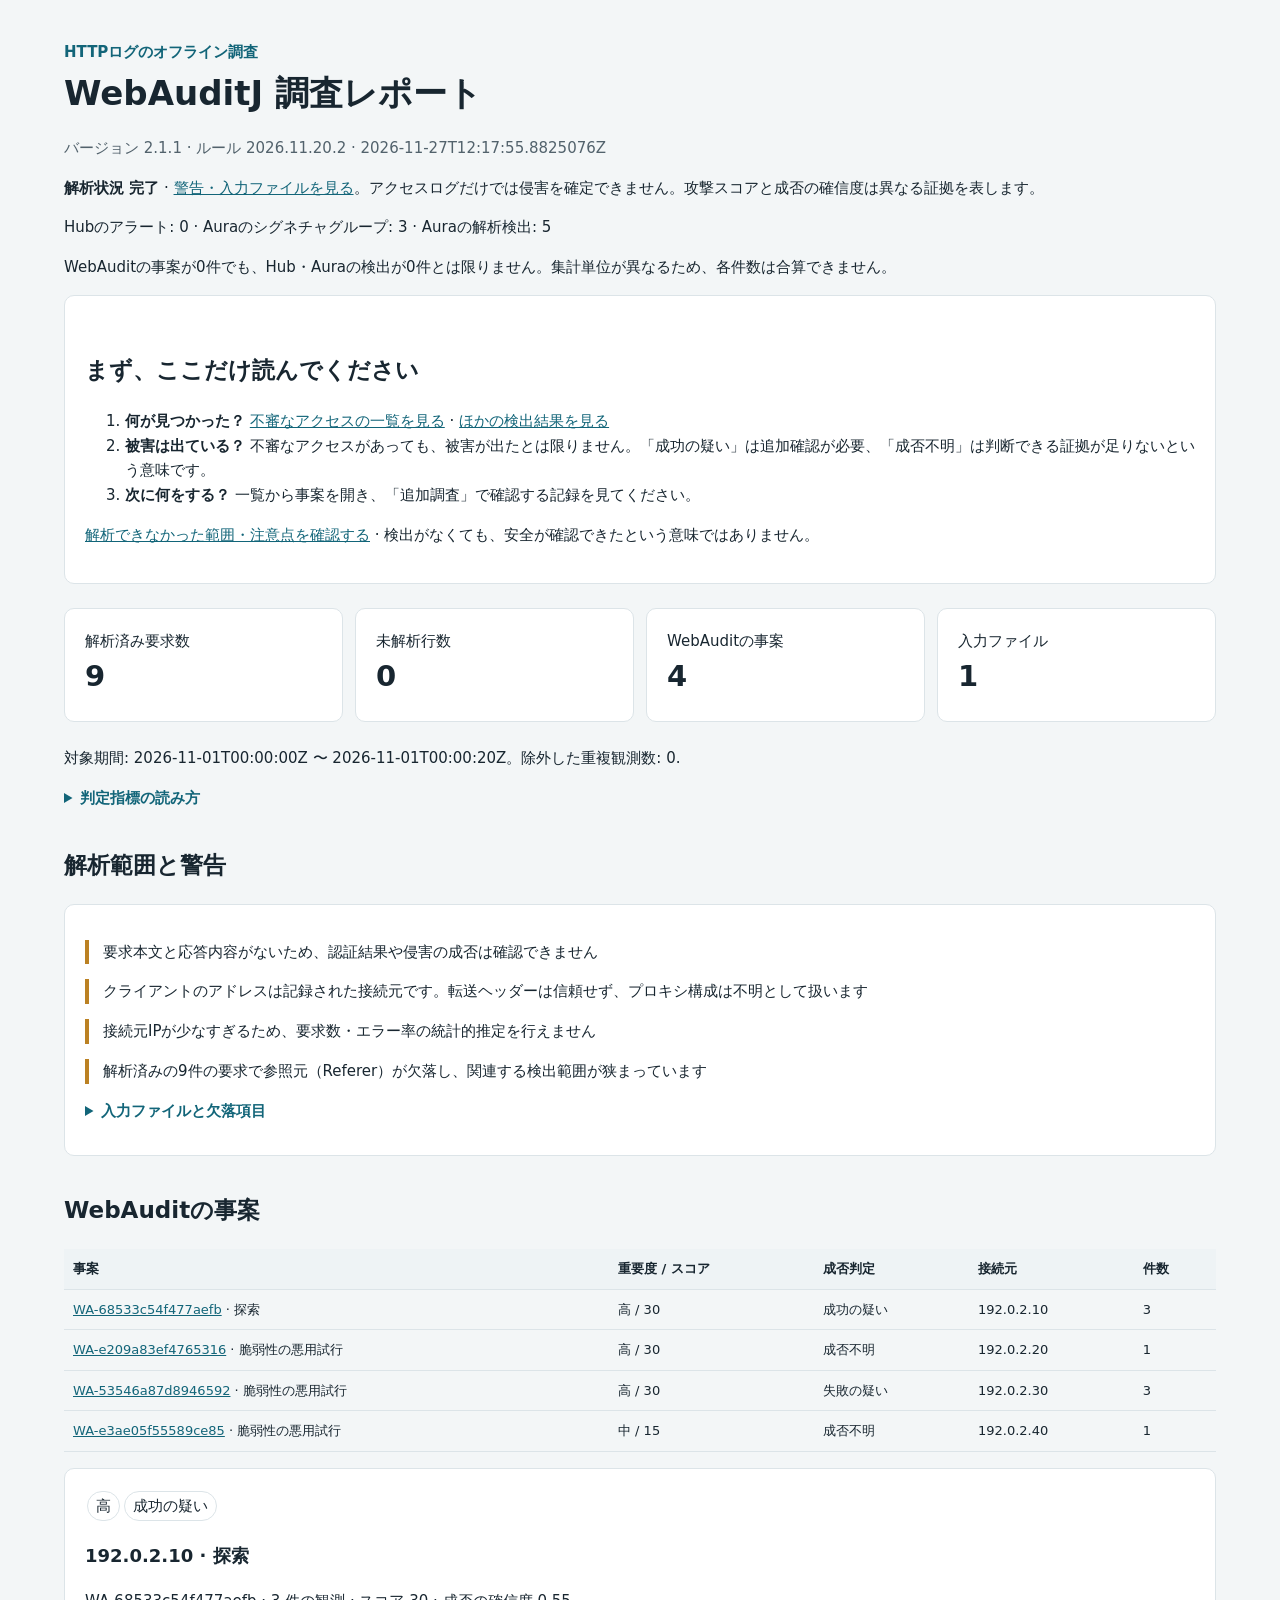
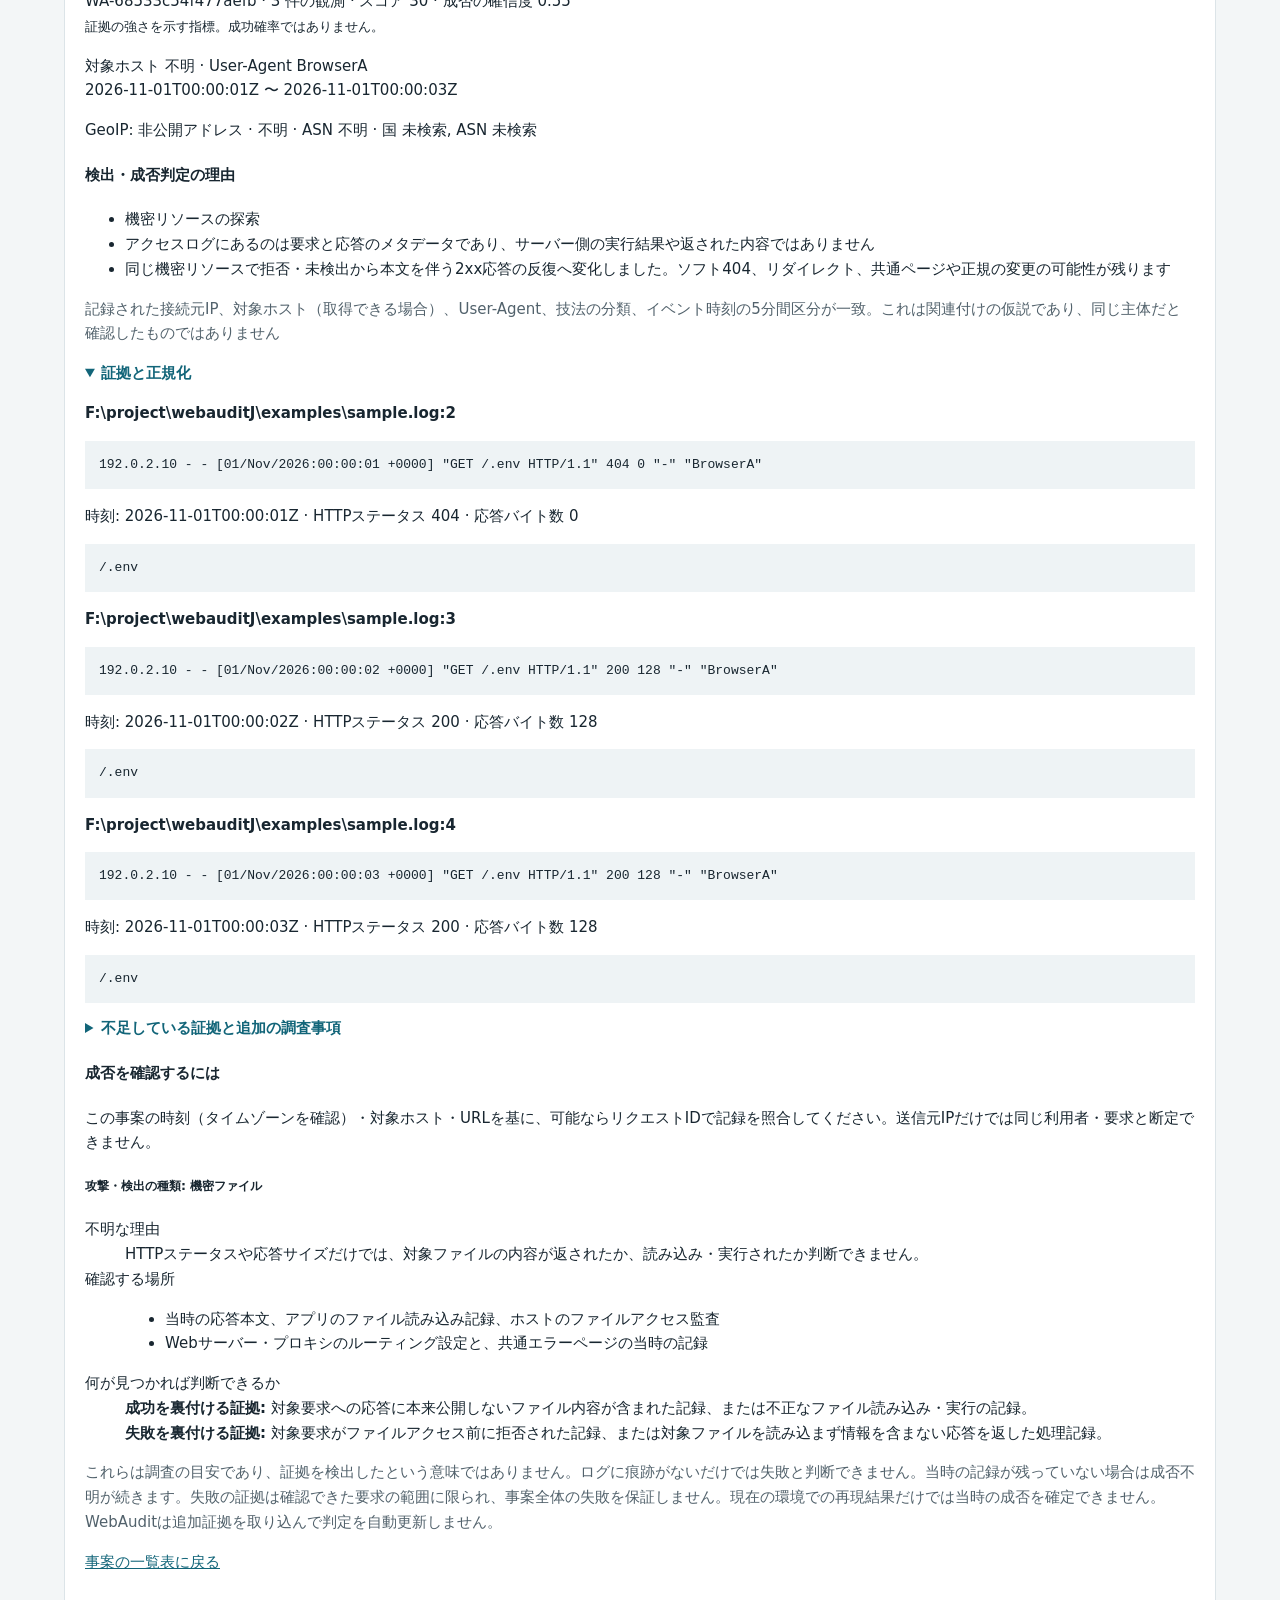
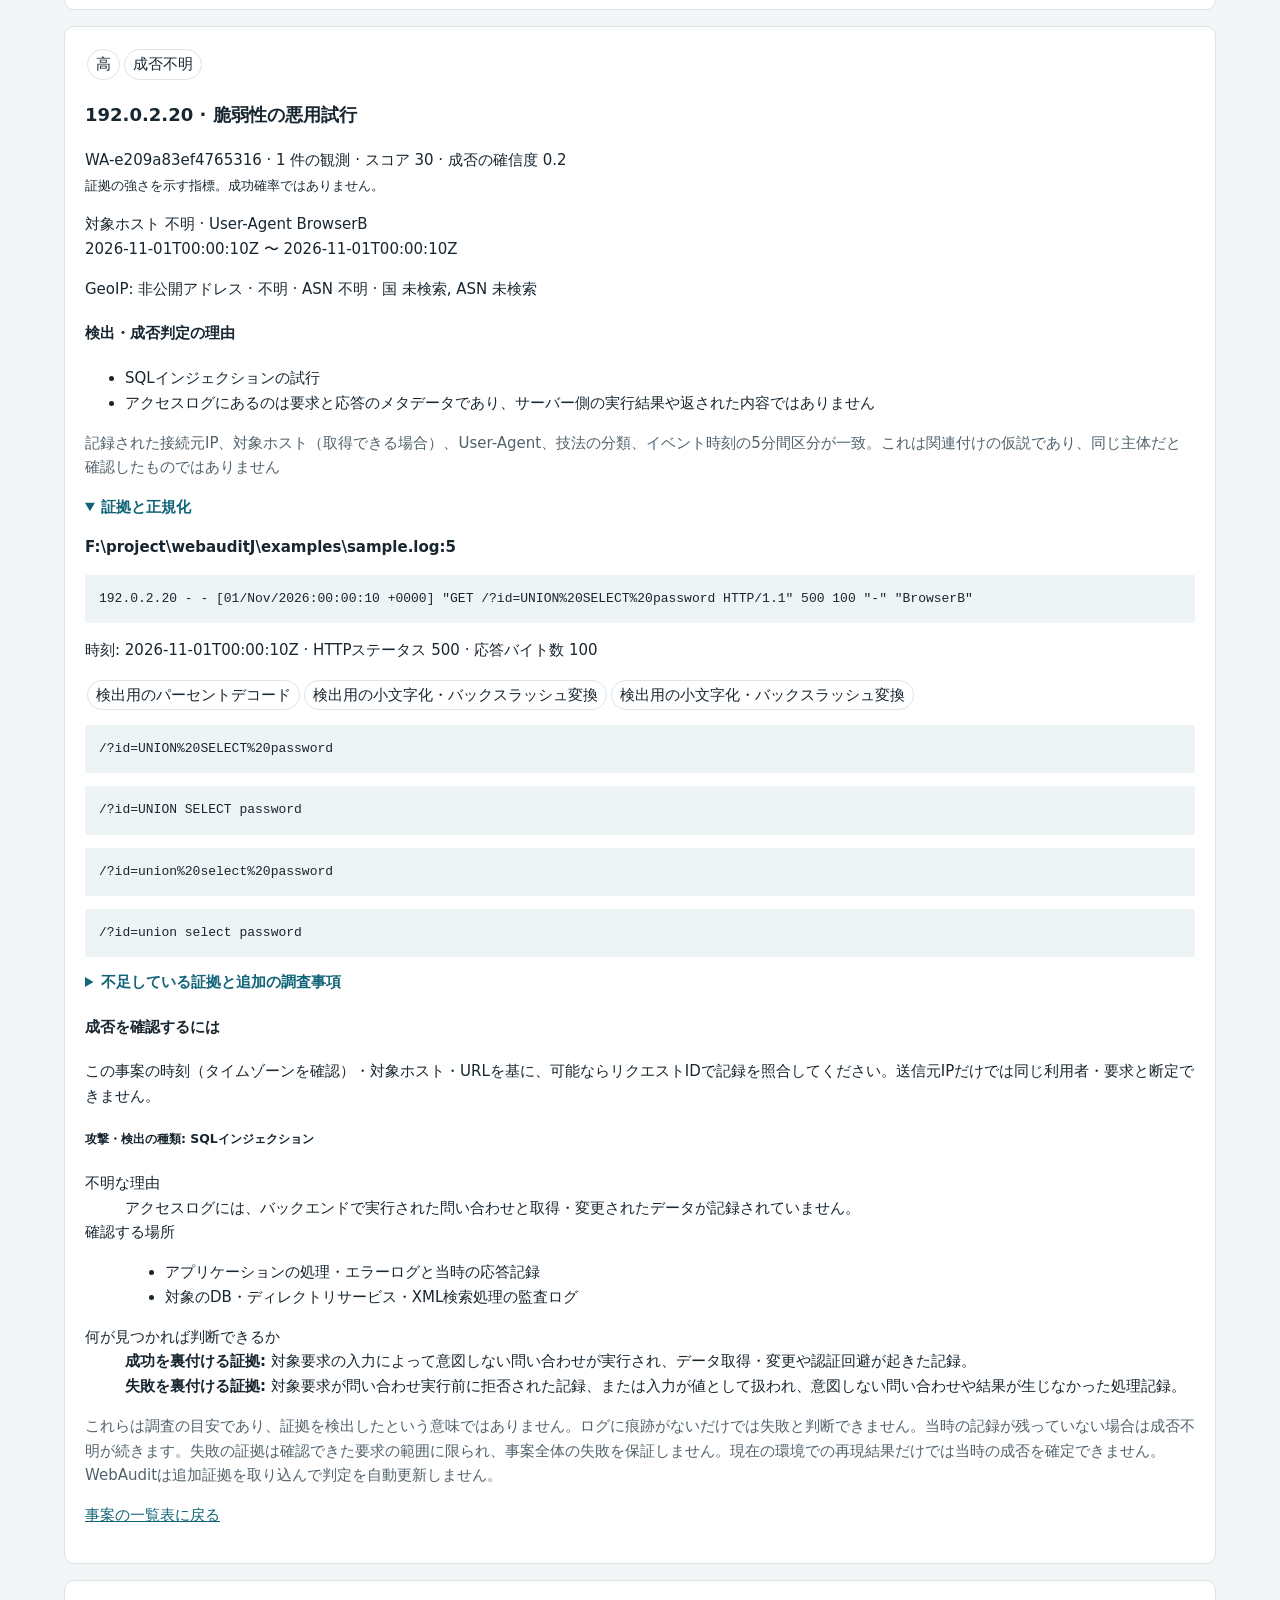
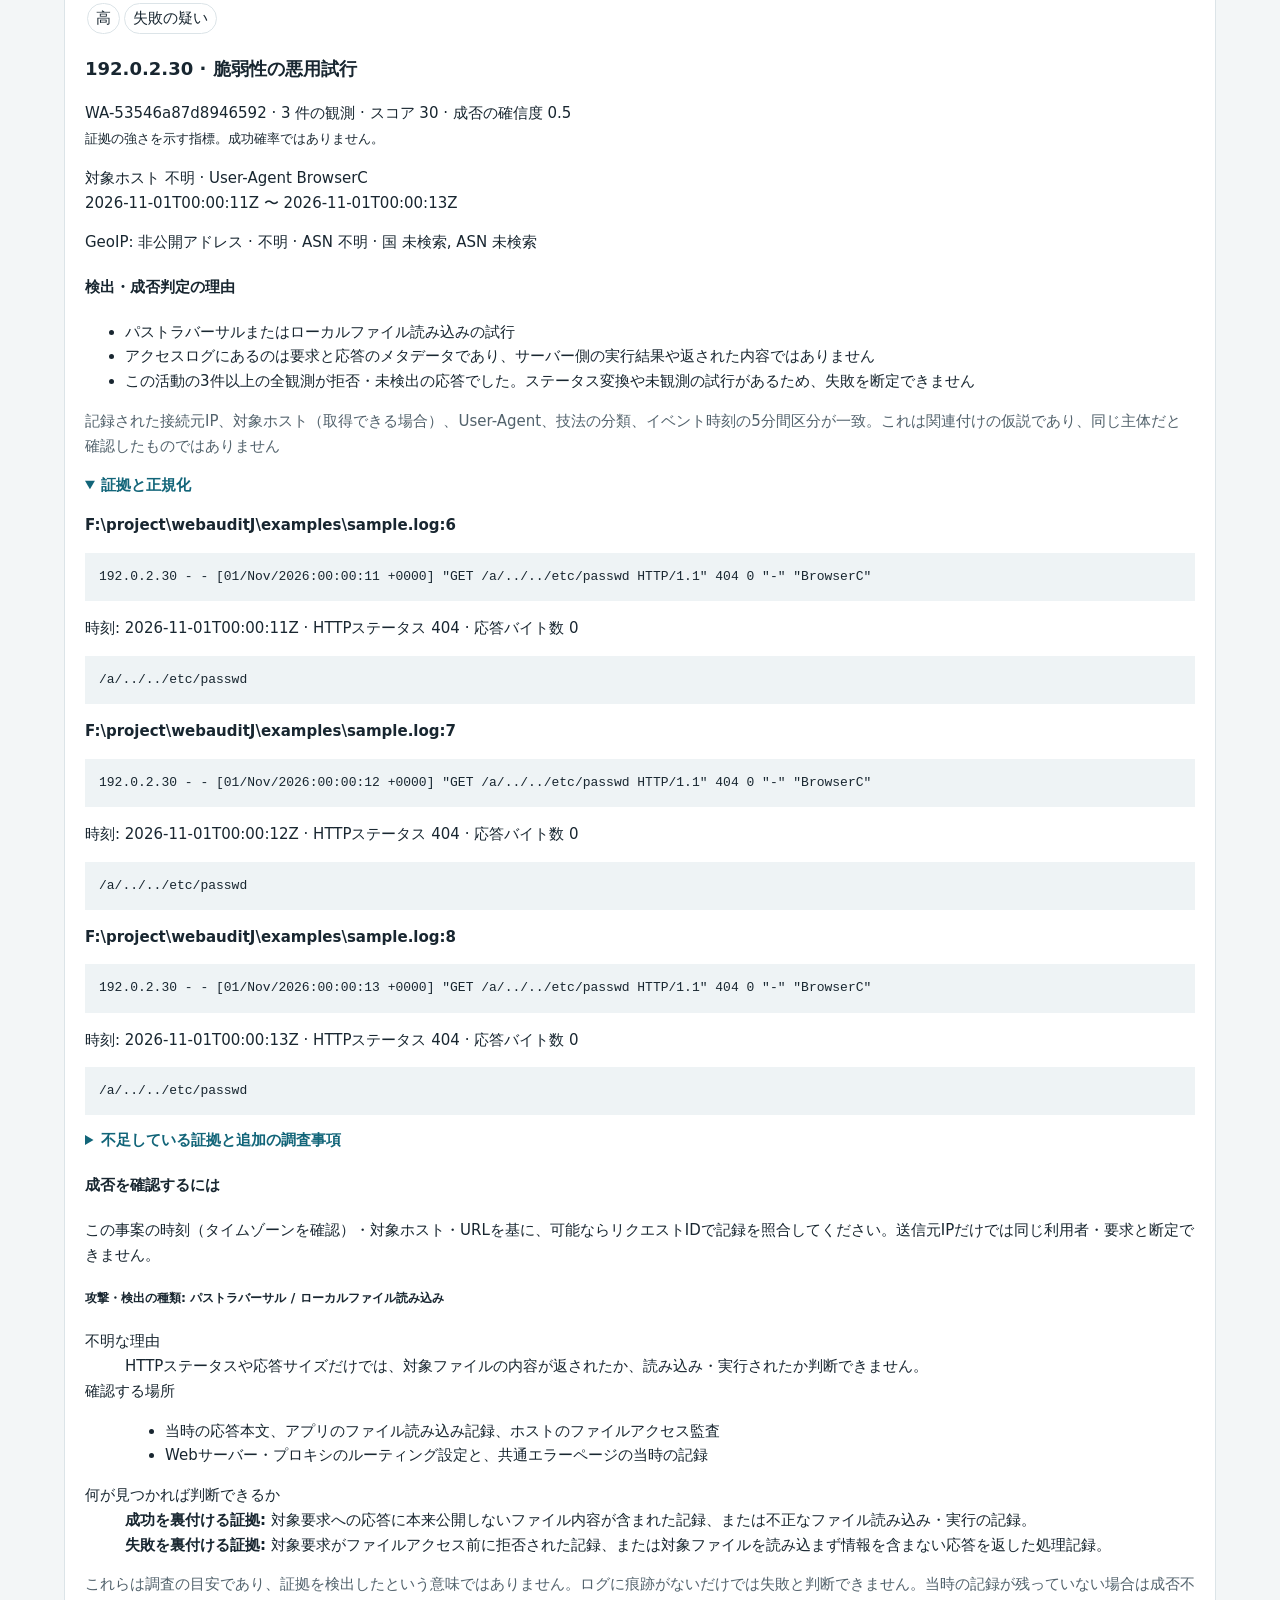
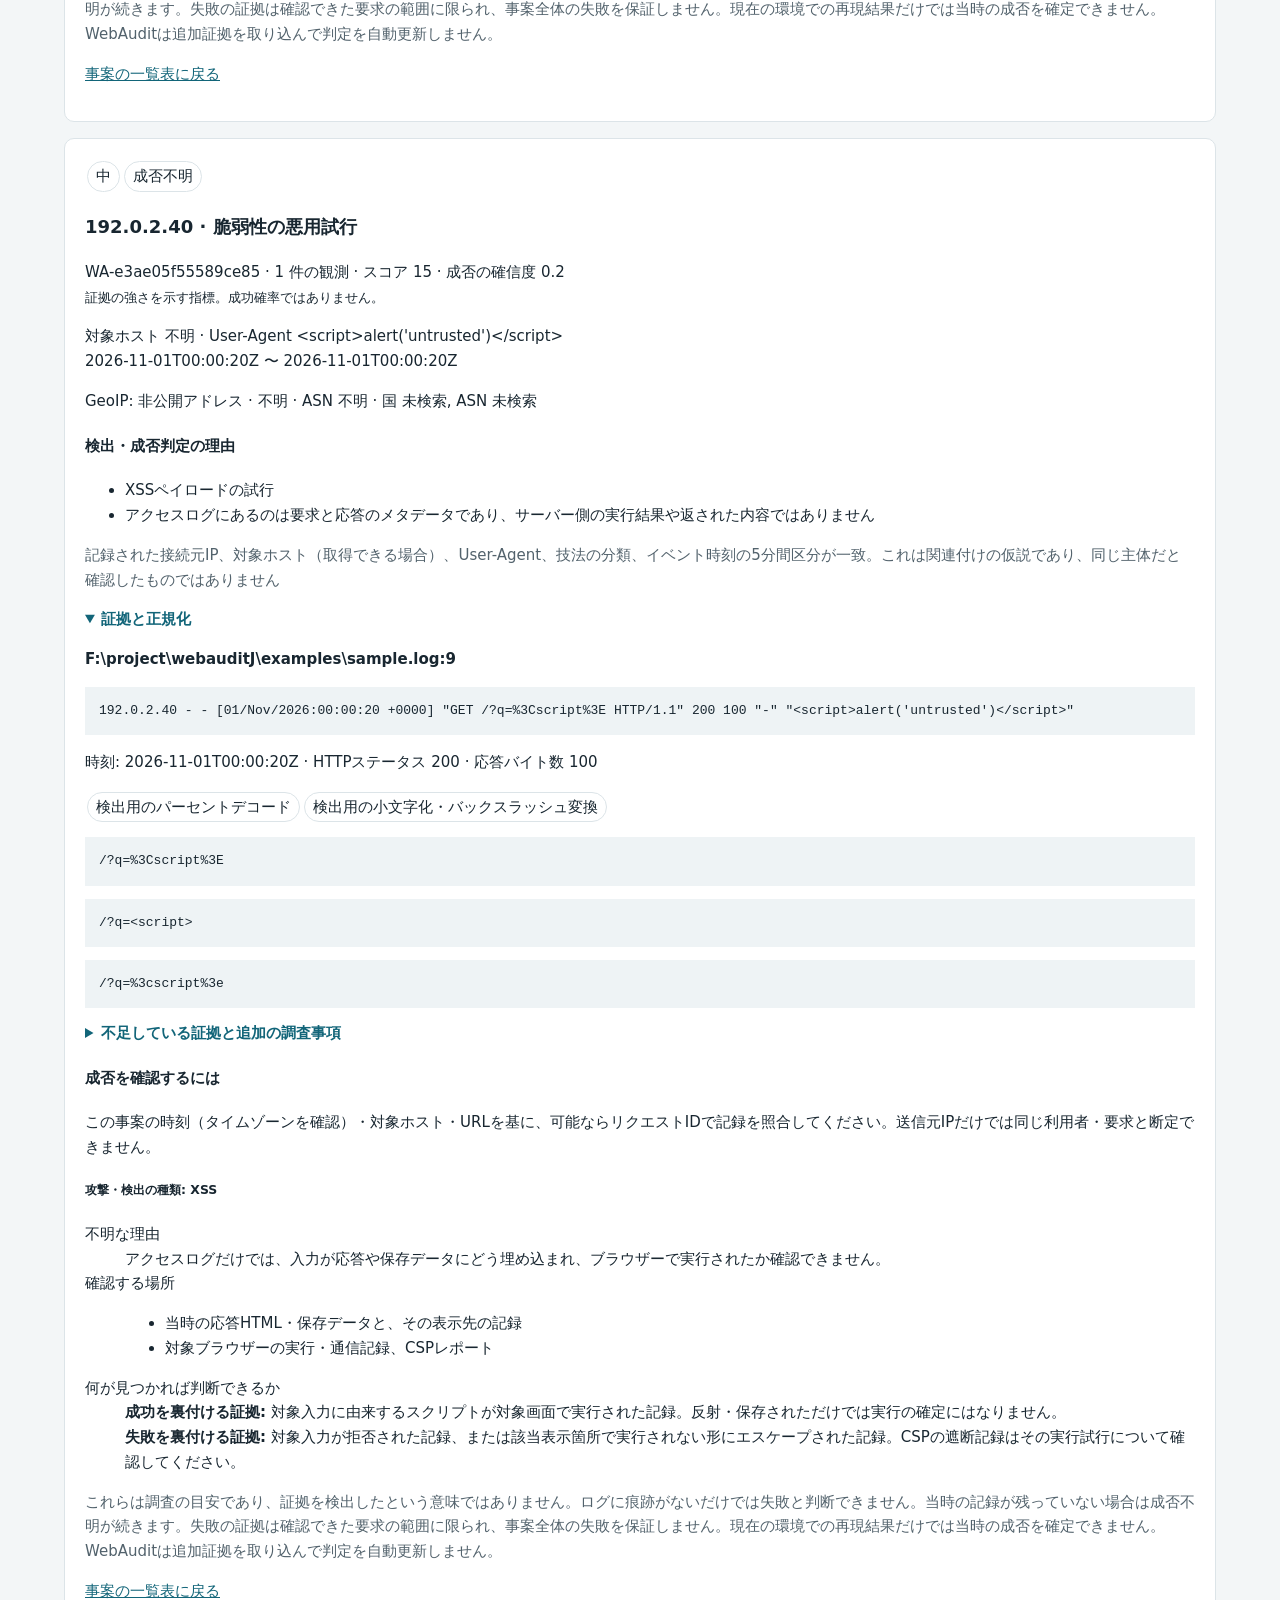
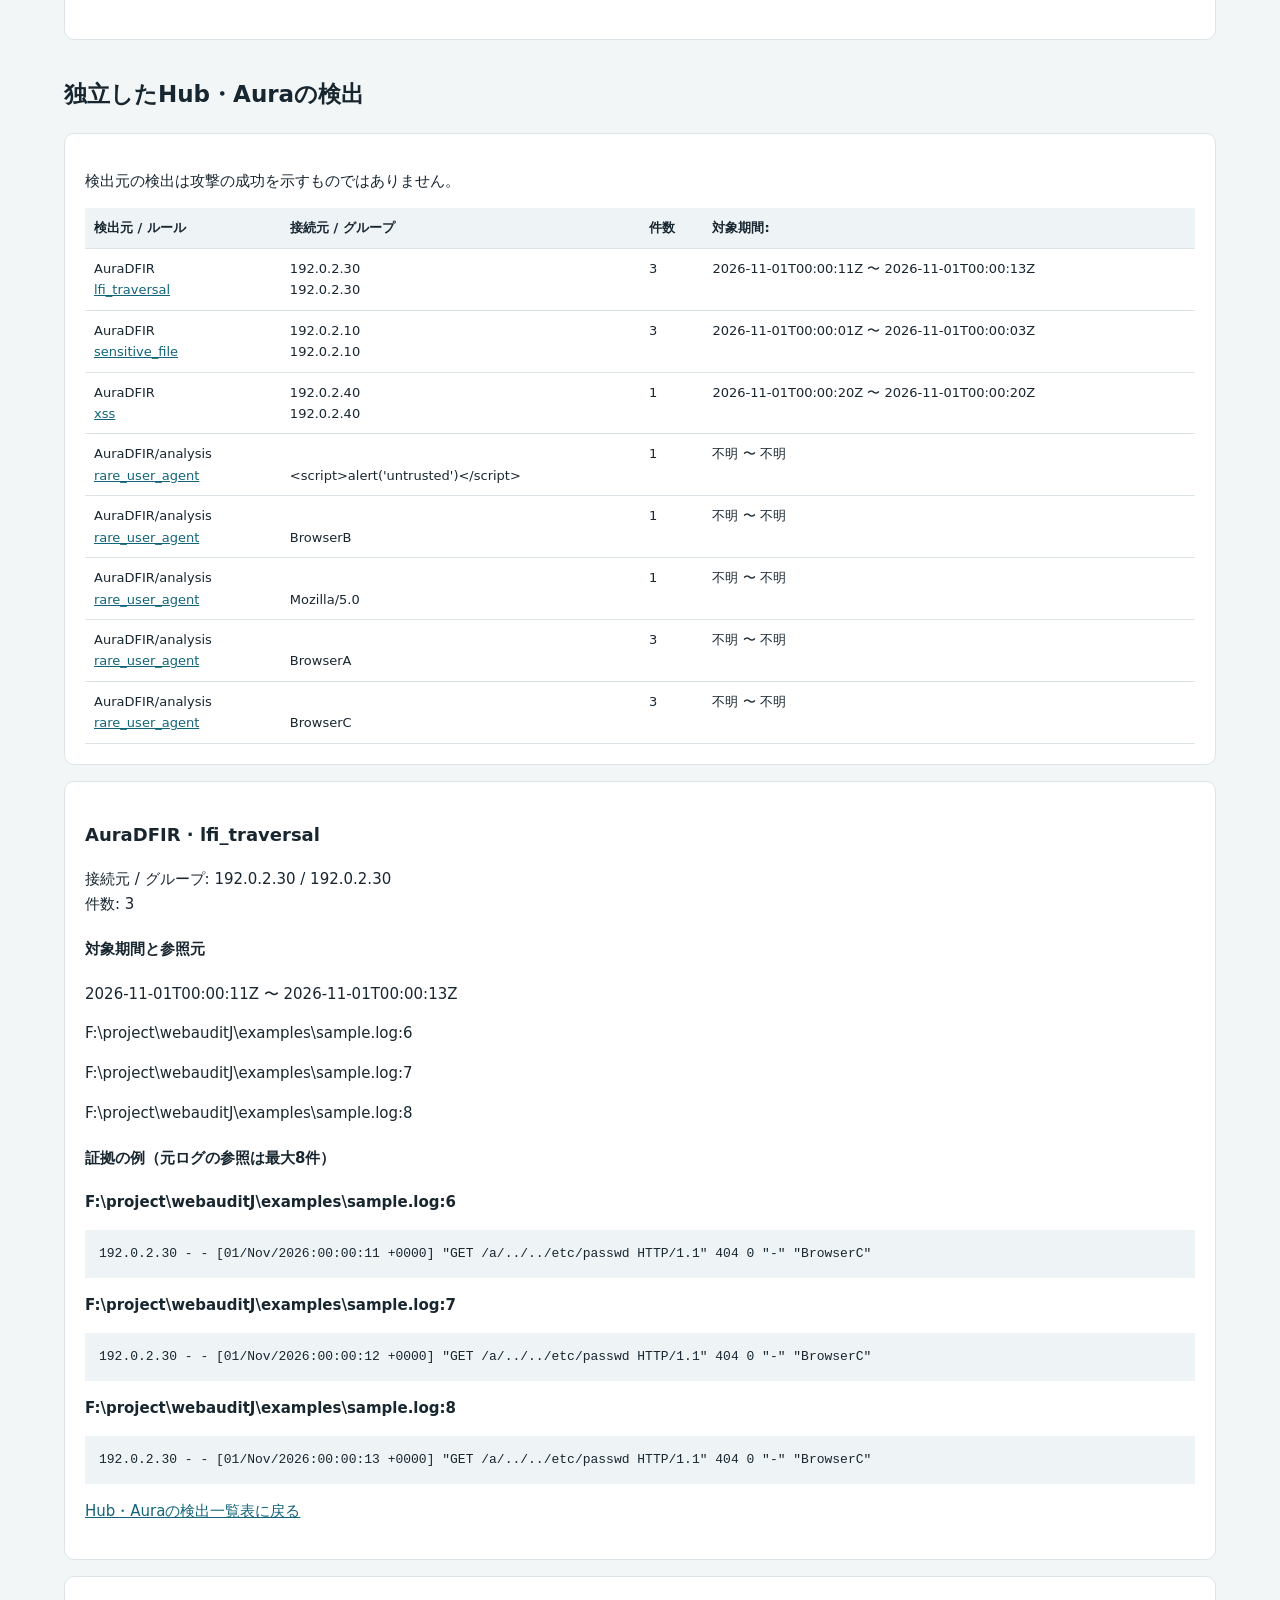
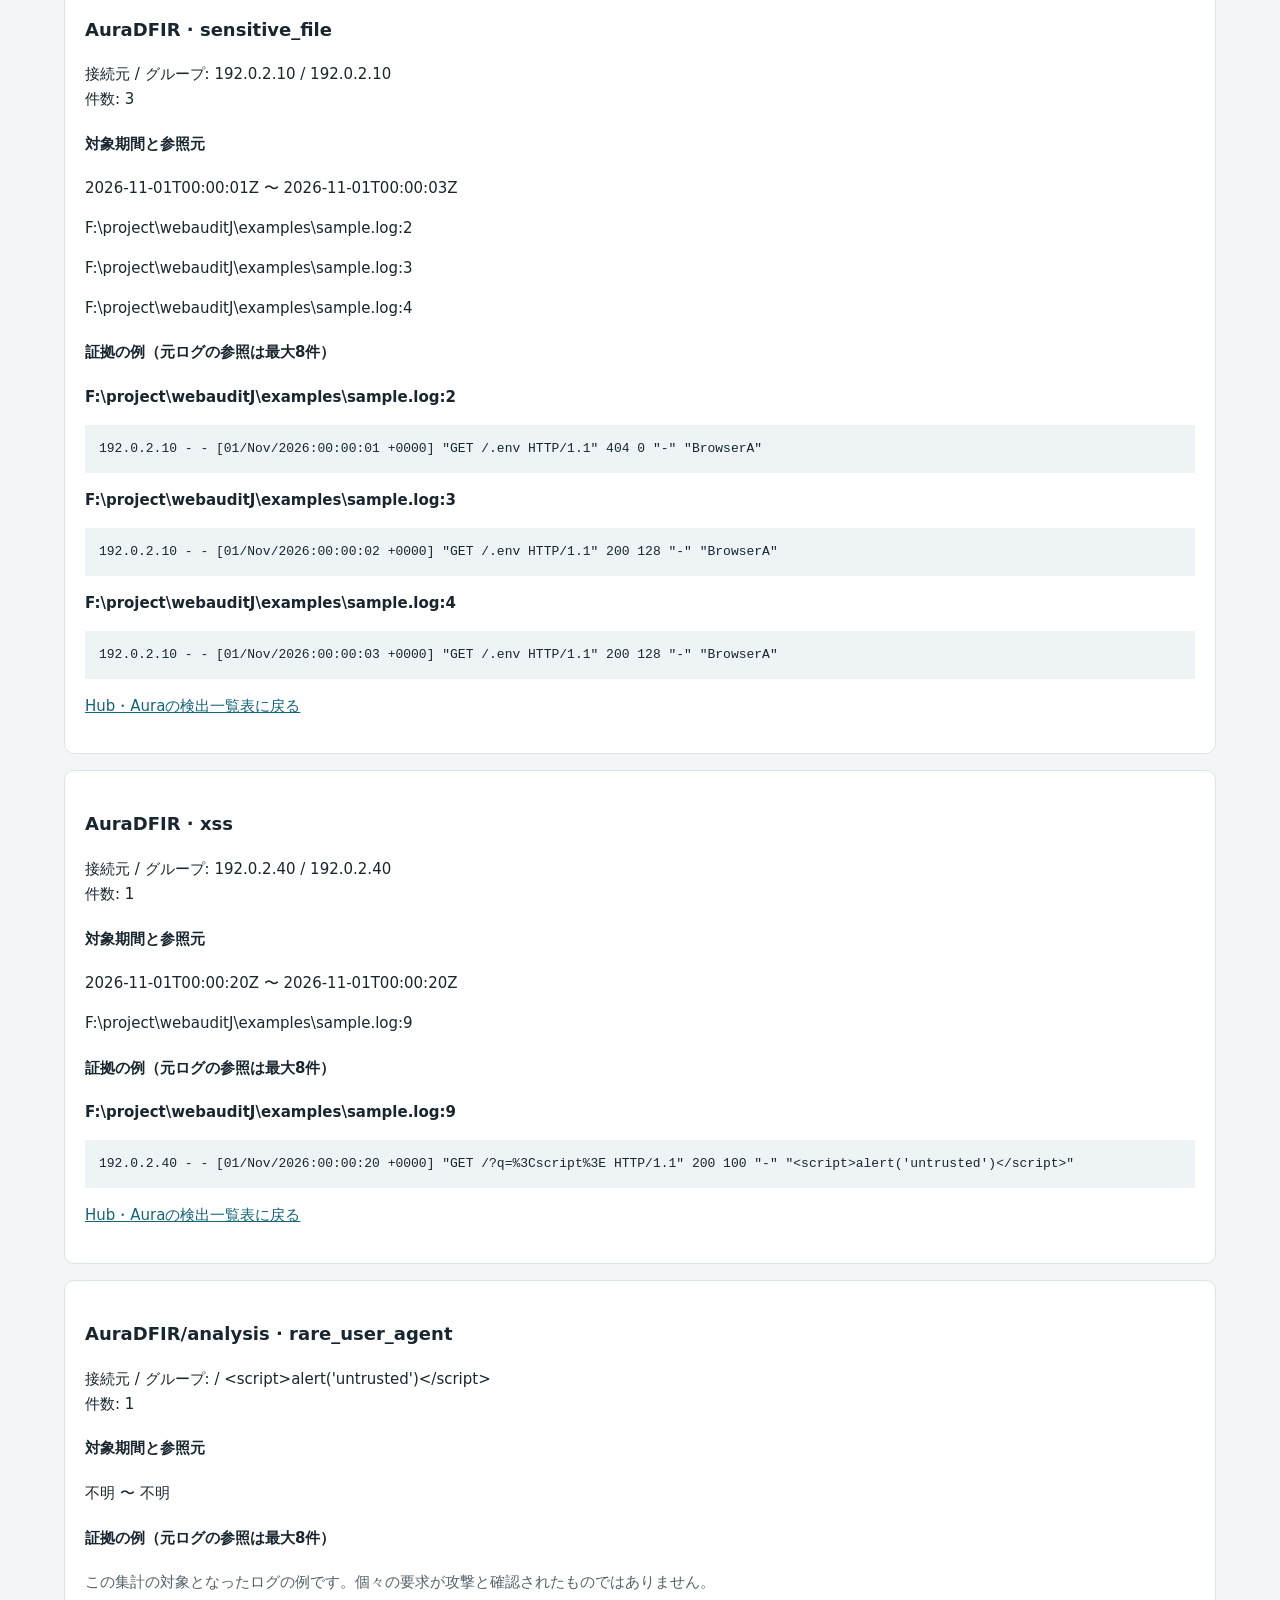
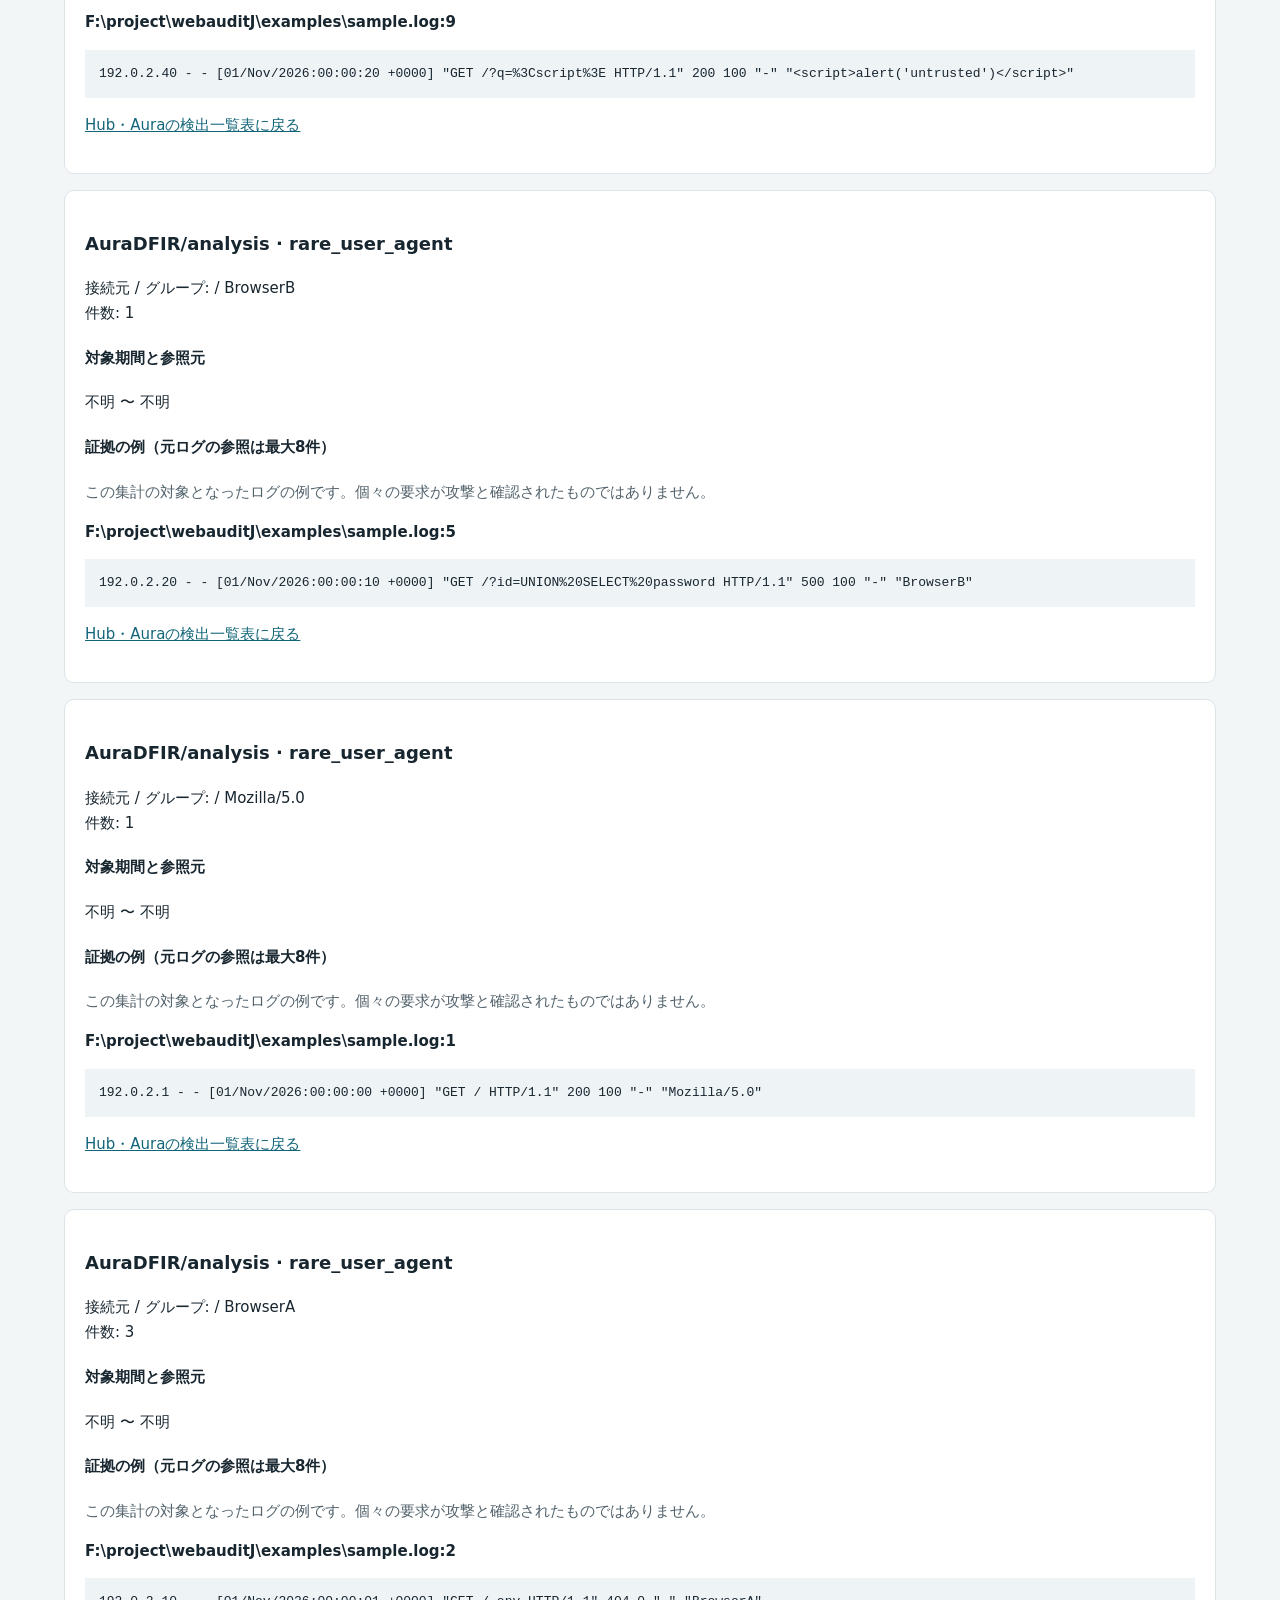
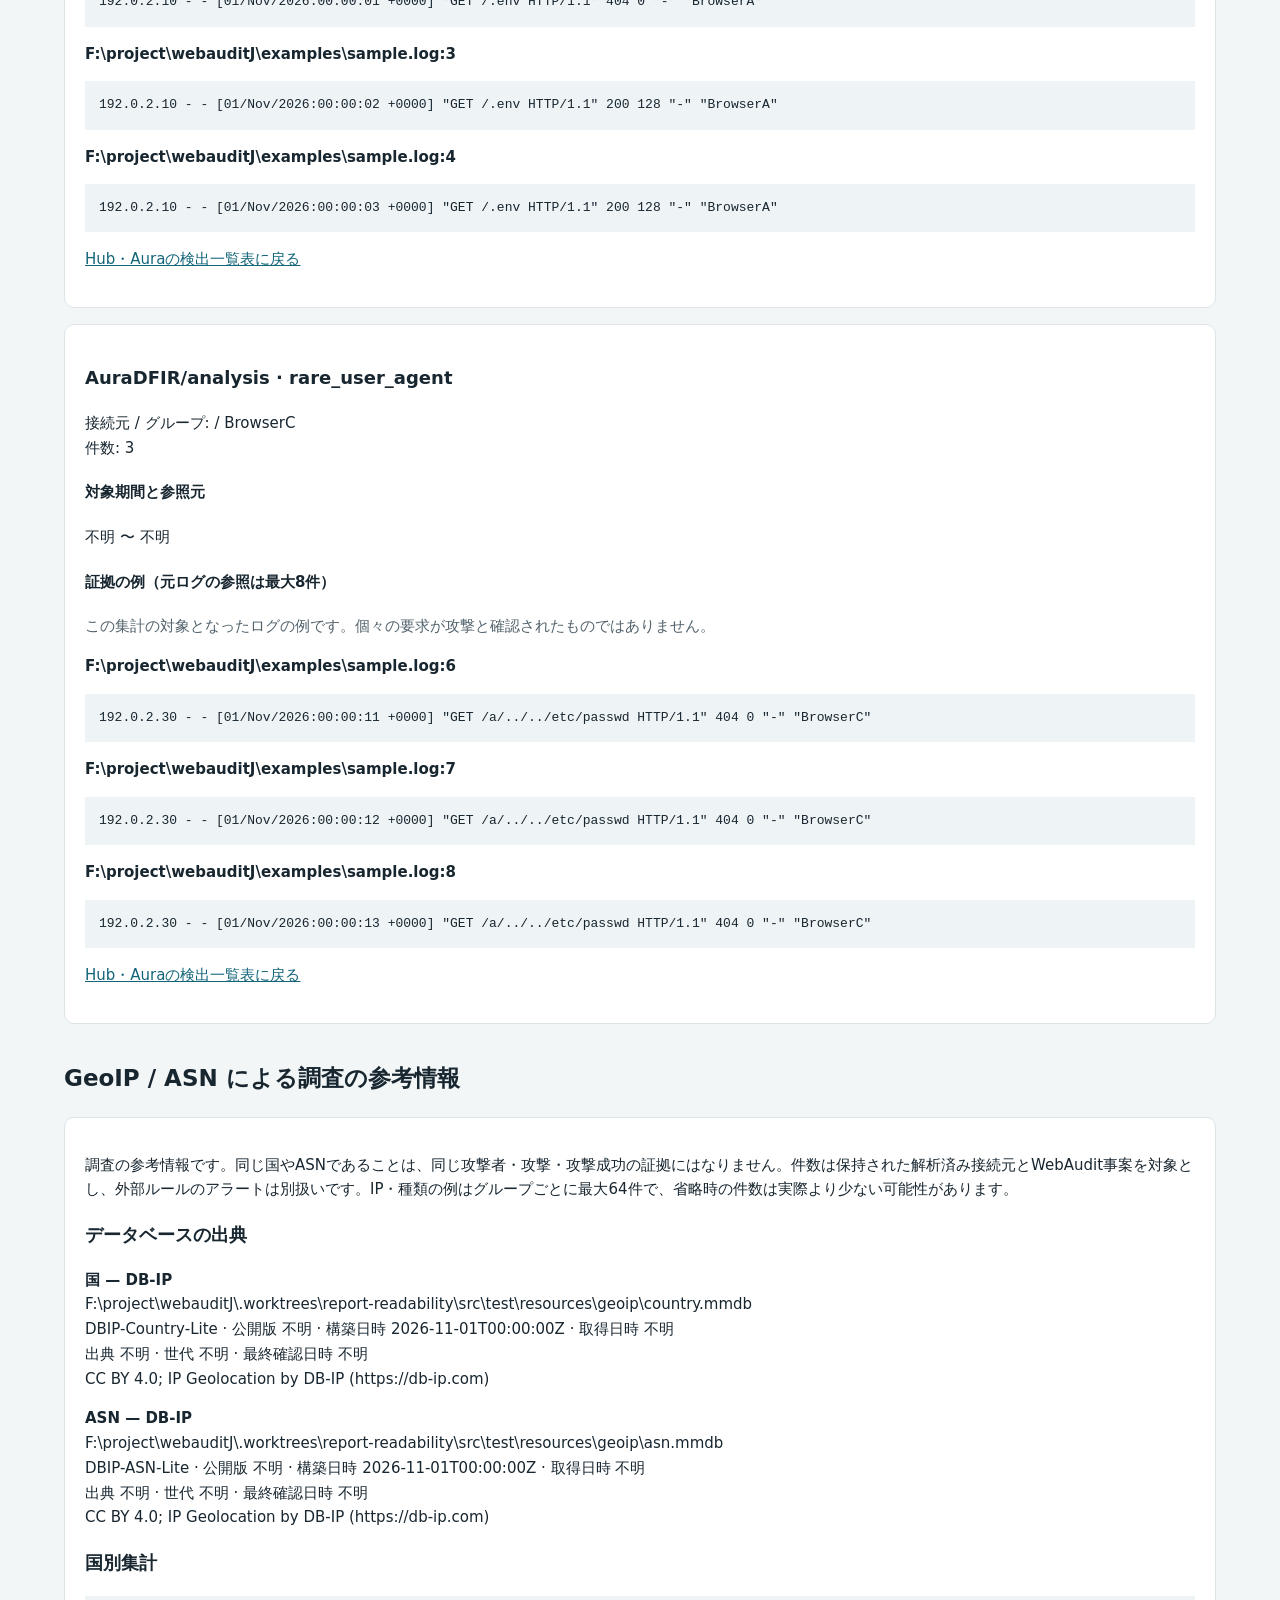
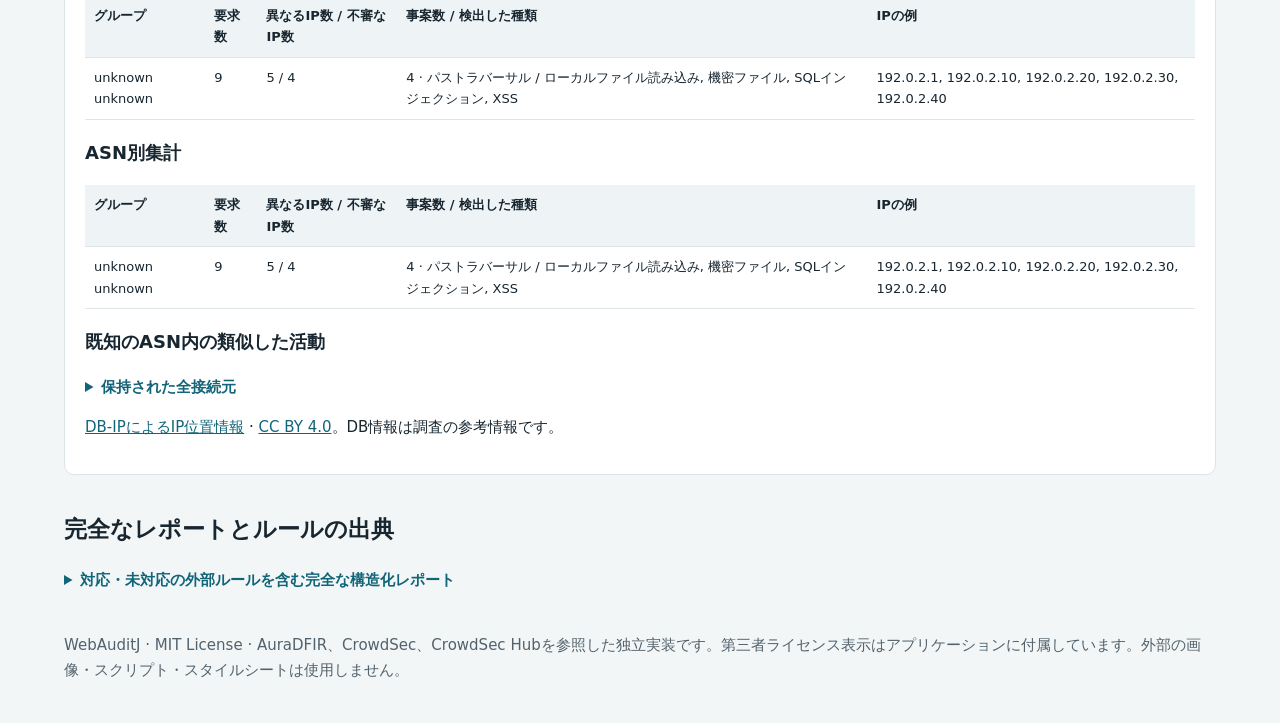
==== examples/geoip-sample-report.html @ 27878f89 "feat: port readable reports and investigation workflow (GREEN)" ====
<!doctype html>
<html lang="ja"><head><meta charset="utf-8"><meta http-equiv="Content-Security-Policy" content="default-src 'none'; style-src 'unsafe-inline'; base-uri 'none'; form-action 'none'"><meta name="viewport" content="width=device-width,initial-scale=1"><title>WebAuditJ 調査レポート</title>
<style>
:root{color-scheme:light;--ink:#182630;--muted:#52626c;--line:#dce4e8;--accent:#126579}*{box-sizing:border-box}body{margin:0;background:#f3f6f7;color:var(--ink);font:15px/1.65 system-ui,sans-serif}main{max-width:1200px;margin:0 auto;padding:40px 24px}h1{font-size:34px;margin:0}h2{margin-top:36px;font-size:23px}h3{font-size:18px}p{overflow-wrap:anywhere}.eyebrow{color:var(--accent);font-weight:700}.muted{color:var(--muted)}.grid{display:grid;grid-template-columns:repeat(auto-fit,minmax(160px,1fr));gap:12px;margin:24px 0}.metric,article,section.panel{background:white;border:1px solid var(--line);border-radius:10px;padding:20px}.metric strong{display:block;font-size:29px}article{margin:16px 0}pre{background:#eef3f5;padding:14px;white-space:pre-wrap;overflow-wrap:anywhere;font:13px/1.55 ui-monospace,monospace}table{border-collapse:collapse;width:100%;font-size:13px}th,td{padding:9px;border-bottom:1px solid var(--line);text-align:left;vertical-align:top;overflow-wrap:anywhere}th{background:#eef3f5}.table{overflow-x:auto}.tag{display:inline-block;border:1px solid var(--line);padding:2px 8px;border-radius:20px;margin:2px}.warning{border-left:4px solid #bb8123;padding-left:14px}details{margin:12px 0}summary{cursor:pointer;color:var(--accent);font-weight:600}a{color:var(--accent)}footer{margin-top:40px;color:var(--muted)}
</style></head><body><main>
<div class="eyebrow">HTTPログのオフライン調査</div><h1>WebAuditJ 調査レポート</h1>
<p class="muted">バージョン 2.1.1 · ルール 2026.11.20.2 · 2026-11-27T12:17:55.8825076Z</p>
<p><strong>解析状況 完了</strong> · <a href="#coverage">警告・入力ファイルを見る</a>。アクセスログだけでは侵害を確定できません。攻撃スコアと成否の確信度は異なる証拠を表します。</p>
<p>Hubのアラート: 0 · Auraのシグネチャグループ: 3 · Auraの解析検出: 5</p><p>WebAuditの事案が0件でも、Hub・Auraの検出が0件とは限りません。集計単位が異なるため、各件数は合算できません。</p>
<section class="panel" aria-labelledby="reading-guide"><h2 id="reading-guide">まず、ここだけ読んでください</h2><ol><li><strong>何が見つかった？</strong> <a href="#incident-list">不審なアクセスの一覧を見る</a> · <a href="#upstream-list">ほかの検出結果を見る</a></li><li><strong>被害は出ている？</strong> 不審なアクセスがあっても、被害が出たとは限りません。「成功の疑い」は追加確認が必要、「成否不明」は判断できる証拠が足りないという意味です。</li><li><strong>次に何をする？</strong> 一覧から事案を開き、「追加調査」で確認する記録を見てください。</li></ol><p><a href="#coverage">解析できなかった範囲・注意点を確認する</a> · 検出がなくても、安全が確認できたという意味ではありません。</p></section>
<div class="grid"><div class="metric">解析済み要求数<strong>9</strong></div><div class="metric">未解析行数<strong>0</strong></div><div class="metric">WebAuditの事案<strong>4</strong></div><div class="metric">入力ファイル<strong>1</strong></div></div>
<p>対象期間: 2026-11-01T00:00:00Z 〜 2026-11-01T00:00:20Z。除外した重複観測数: 0.</p>
<details><summary>判定指標の読み方</summary><p>攻撃スコアは、一意な一致ルールの重み（緊急40、高30、中15、その他5）の合計を100で打ち切った値です。不審さを表し、攻撃の成功を示すものではありません。</p><p>成否の確信度は、ルールの条件に基づく証拠の強さの指標であり、校正された確率ではありません。現行値は成否不明0.2、成功の疑い0.55、失敗の疑い0.5で、成功率を示しません。</p>
</details><h2 id="coverage">解析範囲と警告</h2><section class="panel"><p class="warning">要求本文と応答内容がないため、認証結果や侵害の成否は確認できません</p><p class="warning">クライアントのアドレスは記録された接続元です。転送ヘッダーは信頼せず、プロキシ構成は不明として扱います</p><p class="warning">接続元IPが少なすぎるため、要求数・エラー率の統計的推定を行えません</p><p class="warning">解析済みの9件の要求で参照元（Referer）が欠落し、関連する検出範囲が狭まっています</p>
<details><summary>入力ファイルと欠落項目</summary><div class="table"><table><tr><th>ファイル</th><th>解析済み</th><th>未解析</th><th>診断情報</th></tr><tr><td>F:\project\webauditJ\examples\sample.log</td><td>9</td><td>0</td><td></td></tr></table></div><p>参照元（Referer）: 9 が欠落</p></details></section>
<h2 id="incident-list">WebAuditの事案</h2>
<div class="table"><table><thead><tr><th scope="col">事案</th><th scope="col">重要度 / スコア</th><th scope="col">成否判定</th><th scope="col">接続元</th><th scope="col">件数</th></tr></thead><tbody>
<tr><td><a href="#WA-68533c54f477aefb">WA-68533c54f477aefb</a> · 探索</td><td>高 / 30</td><td>成功の疑い</td><td>192.0.2.10</td><td>3</td></tr><tr><td><a href="#WA-e209a83ef4765316">WA-e209a83ef4765316</a> · 脆弱性の悪用試行</td><td>高 / 30</td><td>成否不明</td><td>192.0.2.20</td><td>1</td></tr><tr><td><a href="#WA-53546a87d8946592">WA-53546a87d8946592</a> · 脆弱性の悪用試行</td><td>高 / 30</td><td>失敗の疑い</td><td>192.0.2.30</td><td>3</td></tr><tr><td><a href="#WA-e3ae05f55589ce85">WA-e3ae05f55589ce85</a> · 脆弱性の悪用試行</td><td>中 / 15</td><td>成否不明</td><td>192.0.2.40</td><td>1</td></tr>
</tbody></table></div>
<article id="WA-68533c54f477aefb"><span class="tag">高</span><span class="tag">成功の疑い</span><h3>192.0.2.10 · 探索</h3><p>WA-68533c54f477aefb · 3 件の観測 · スコア 30 · 成否の確信度 0.55<br><small>証拠の強さを示す指標。成功確率ではありません。</small></p><p>対象ホスト 不明 · User-Agent BrowserA<br>2026-11-01T00:00:01Z 〜 2026-11-01T00:00:03Z</p>
<p>GeoIP: 非公開アドレス · 不明  · ASN 不明  · 国 未検索, ASN 未検索</p>
<h4>検出・成否判定の理由</h4><ul><li>機密リソースの探索</li><li>アクセスログにあるのは要求と応答のメタデータであり、サーバー側の実行結果や返された内容ではありません</li><li>同じ機密リソースで拒否・未検出から本文を伴う2xx応答の反復へ変化しました。ソフト404、リダイレクト、共通ページや正規の変更の可能性が残ります</li></ul><p class="muted">記録された接続元IP、対象ホスト（取得できる場合）、User-Agent、技法の分類、イベント時刻の5分間区分が一致。これは関連付けの仮説であり、同じ主体だと確認したものではありません</p>
<details open id="evidence-WA-68533c54f477aefb"><summary>証拠と正規化</summary><p><strong>F:\project\webauditJ\examples\sample.log:2</strong></p><pre>192.0.2.10 - - [01/Nov/2026:00:00:01 +0000] &quot;GET /.env HTTP/1.1&quot; 404 0 &quot;-&quot; &quot;BrowserA&quot;</pre><p>時刻: 2026-11-01T00:00:01Z · HTTPステータス 404 · 応答バイト数 0</p><pre>/.env</pre><p><strong>F:\project\webauditJ\examples\sample.log:3</strong></p><pre>192.0.2.10 - - [01/Nov/2026:00:00:02 +0000] &quot;GET /.env HTTP/1.1&quot; 200 128 &quot;-&quot; &quot;BrowserA&quot;</pre><p>時刻: 2026-11-01T00:00:02Z · HTTPステータス 200 · 応答バイト数 128</p><pre>/.env</pre><p><strong>F:\project\webauditJ\examples\sample.log:4</strong></p><pre>192.0.2.10 - - [01/Nov/2026:00:00:03 +0000] &quot;GET /.env HTTP/1.1&quot; 200 128 &quot;-&quot; &quot;BrowserA&quot;</pre><p>時刻: 2026-11-01T00:00:03Z · HTTPステータス 200 · 応答バイト数 128</p><pre>/.env</pre></details>
<details><summary>不足している証拠と追加の調査事項</summary><ul><li>応答本文と対象リソースの本来の動作</li><li>要求本文、アプリケーション・認証の監査記録</li><li>バックエンド・プロキシのステータス変換とファイル・プロセス・通信の証拠</li></ul><ol><li>参照先の元ログを読み、要求の転送先とプロキシ設定を確認してください</li><li>同時刻・同一リソースのアプリケーション・認証・エラーログを照合してください</li><li>ペイロードの探索では、サーバーのファイル・プロセス・外向き通信を確認してください</li><li>返された機密情報の実体を存在しないパスへの応答と比較し、応答・アプリケーションの証拠を保存してください</li></ol></details><section><h4>成否を確認するには</h4><p>この事案の時刻（タイムゾーンを確認）・対象ホスト・URLを基に、可能ならリクエストIDで記録を照合してください。送信元IPだけでは同じ利用者・要求と断定できません。</p>
<h5>攻撃・検出の種類: 機密ファイル</h5><dl><dt>不明な理由</dt><dd>HTTPステータスや応答サイズだけでは、対象ファイルの内容が返されたか、読み込み・実行されたか判断できません。</dd><dt>確認する場所</dt><dd><ul><li>当時の応答本文、アプリのファイル読み込み記録、ホストのファイルアクセス監査</li><li>Webサーバー・プロキシのルーティング設定と、共通エラーページの当時の記録</li></ul></dd><dt>何が見つかれば判断できるか</dt><dd><strong>成功を裏付ける証拠:</strong> 対象要求への応答に本来公開しないファイル内容が含まれた記録、または不正なファイル読み込み・実行の記録。</dd><dd><strong>失敗を裏付ける証拠:</strong> 対象要求がファイルアクセス前に拒否された記録、または対象ファイルを読み込まず情報を含まない応答を返した処理記録。</dd></dl>
<p class="muted">これらは調査の目安であり、証拠を検出したという意味ではありません。ログに痕跡がないだけでは失敗と判断できません。当時の記録が残っていない場合は成否不明が続きます。失敗の証拠は確認できた要求の範囲に限られ、事案全体の失敗を保証しません。現在の環境での再現結果だけでは当時の成否を確定できません。WebAuditは追加証拠を取り込んで判定を自動更新しません。</p></section><p><a href="#incident-list">事案の一覧表に戻る</a></p></article><article id="WA-e209a83ef4765316"><span class="tag">高</span><span class="tag">成否不明</span><h3>192.0.2.20 · 脆弱性の悪用試行</h3><p>WA-e209a83ef4765316 · 1 件の観測 · スコア 30 · 成否の確信度 0.2<br><small>証拠の強さを示す指標。成功確率ではありません。</small></p><p>対象ホスト 不明 · User-Agent BrowserB<br>2026-11-01T00:00:10Z 〜 2026-11-01T00:00:10Z</p>
<p>GeoIP: 非公開アドレス · 不明  · ASN 不明  · 国 未検索, ASN 未検索</p>
<h4>検出・成否判定の理由</h4><ul><li>SQLインジェクションの試行</li><li>アクセスログにあるのは要求と応答のメタデータであり、サーバー側の実行結果や返された内容ではありません</li></ul><p class="muted">記録された接続元IP、対象ホスト（取得できる場合）、User-Agent、技法の分類、イベント時刻の5分間区分が一致。これは関連付けの仮説であり、同じ主体だと確認したものではありません</p>
<details open id="evidence-WA-e209a83ef4765316"><summary>証拠と正規化</summary><p><strong>F:\project\webauditJ\examples\sample.log:5</strong></p><pre>192.0.2.20 - - [01/Nov/2026:00:00:10 +0000] &quot;GET /?id=UNION%20SELECT%20password HTTP/1.1&quot; 500 100 &quot;-&quot; &quot;BrowserB&quot;</pre><p>時刻: 2026-11-01T00:00:10Z · HTTPステータス 500 · 応答バイト数 100</p><span class="tag">検出用のパーセントデコード</span><span class="tag">検出用の小文字化・バックスラッシュ変換</span><span class="tag">検出用の小文字化・バックスラッシュ変換</span><pre>/?id=UNION%20SELECT%20password</pre><pre>/?id=UNION SELECT password</pre><pre>/?id=union%20select%20password</pre><pre>/?id=union select password</pre></details>
<details><summary>不足している証拠と追加の調査事項</summary><ul><li>応答本文と対象リソースの本来の動作</li><li>要求本文、アプリケーション・認証の監査記録</li><li>バックエンド・プロキシのステータス変換とファイル・プロセス・通信の証拠</li></ul><ol><li>参照先の元ログを読み、要求の転送先とプロキシ設定を確認してください</li><li>同時刻・同一リソースのアプリケーション・認証・エラーログを照合してください</li><li>ペイロードの探索では、サーバーのファイル・プロセス・外向き通信を確認してください</li></ol></details><section><h4>成否を確認するには</h4><p>この事案の時刻（タイムゾーンを確認）・対象ホスト・URLを基に、可能ならリクエストIDで記録を照合してください。送信元IPだけでは同じ利用者・要求と断定できません。</p>
<h5>攻撃・検出の種類: SQLインジェクション</h5><dl><dt>不明な理由</dt><dd>アクセスログには、バックエンドで実行された問い合わせと取得・変更されたデータが記録されていません。</dd><dt>確認する場所</dt><dd><ul><li>アプリケーションの処理・エラーログと当時の応答記録</li><li>対象のDB・ディレクトリサービス・XML検索処理の監査ログ</li></ul></dd><dt>何が見つかれば判断できるか</dt><dd><strong>成功を裏付ける証拠:</strong> 対象要求の入力によって意図しない問い合わせが実行され、データ取得・変更や認証回避が起きた記録。</dd><dd><strong>失敗を裏付ける証拠:</strong> 対象要求が問い合わせ実行前に拒否された記録、または入力が値として扱われ、意図しない問い合わせや結果が生じなかった処理記録。</dd></dl>
<p class="muted">これらは調査の目安であり、証拠を検出したという意味ではありません。ログに痕跡がないだけでは失敗と判断できません。当時の記録が残っていない場合は成否不明が続きます。失敗の証拠は確認できた要求の範囲に限られ、事案全体の失敗を保証しません。現在の環境での再現結果だけでは当時の成否を確定できません。WebAuditは追加証拠を取り込んで判定を自動更新しません。</p></section><p><a href="#incident-list">事案の一覧表に戻る</a></p></article><article id="WA-53546a87d8946592"><span class="tag">高</span><span class="tag">失敗の疑い</span><h3>192.0.2.30 · 脆弱性の悪用試行</h3><p>WA-53546a87d8946592 · 3 件の観測 · スコア 30 · 成否の確信度 0.5<br><small>証拠の強さを示す指標。成功確率ではありません。</small></p><p>対象ホスト 不明 · User-Agent BrowserC<br>2026-11-01T00:00:11Z 〜 2026-11-01T00:00:13Z</p>
<p>GeoIP: 非公開アドレス · 不明  · ASN 不明  · 国 未検索, ASN 未検索</p>
<h4>検出・成否判定の理由</h4><ul><li>パストラバーサルまたはローカルファイル読み込みの試行</li><li>アクセスログにあるのは要求と応答のメタデータであり、サーバー側の実行結果や返された内容ではありません</li><li>この活動の3件以上の全観測が拒否・未検出の応答でした。ステータス変換や未観測の試行があるため、失敗を断定できません</li></ul><p class="muted">記録された接続元IP、対象ホスト（取得できる場合）、User-Agent、技法の分類、イベント時刻の5分間区分が一致。これは関連付けの仮説であり、同じ主体だと確認したものではありません</p>
<details open id="evidence-WA-53546a87d8946592"><summary>証拠と正規化</summary><p><strong>F:\project\webauditJ\examples\sample.log:6</strong></p><pre>192.0.2.30 - - [01/Nov/2026:00:00:11 +0000] &quot;GET /a/../../etc/passwd HTTP/1.1&quot; 404 0 &quot;-&quot; &quot;BrowserC&quot;</pre><p>時刻: 2026-11-01T00:00:11Z · HTTPステータス 404 · 応答バイト数 0</p><pre>/a/../../etc/passwd</pre><p><strong>F:\project\webauditJ\examples\sample.log:7</strong></p><pre>192.0.2.30 - - [01/Nov/2026:00:00:12 +0000] &quot;GET /a/../../etc/passwd HTTP/1.1&quot; 404 0 &quot;-&quot; &quot;BrowserC&quot;</pre><p>時刻: 2026-11-01T00:00:12Z · HTTPステータス 404 · 応答バイト数 0</p><pre>/a/../../etc/passwd</pre><p><strong>F:\project\webauditJ\examples\sample.log:8</strong></p><pre>192.0.2.30 - - [01/Nov/2026:00:00:13 +0000] &quot;GET /a/../../etc/passwd HTTP/1.1&quot; 404 0 &quot;-&quot; &quot;BrowserC&quot;</pre><p>時刻: 2026-11-01T00:00:13Z · HTTPステータス 404 · 応答バイト数 0</p><pre>/a/../../etc/passwd</pre></details>
<details><summary>不足している証拠と追加の調査事項</summary><ul><li>応答本文と対象リソースの本来の動作</li><li>要求本文、アプリケーション・認証の監査記録</li><li>バックエンド・プロキシのステータス変換とファイル・プロセス・通信の証拠</li></ul><ol><li>参照先の元ログを読み、要求の転送先とプロキシ設定を確認してください</li><li>同時刻・同一リソースのアプリケーション・認証・エラーログを照合してください</li><li>ペイロードの探索では、サーバーのファイル・プロセス・外向き通信を確認してください</li></ol></details><section><h4>成否を確認するには</h4><p>この事案の時刻（タイムゾーンを確認）・対象ホスト・URLを基に、可能ならリクエストIDで記録を照合してください。送信元IPだけでは同じ利用者・要求と断定できません。</p>
<h5>攻撃・検出の種類: パストラバーサル / ローカルファイル読み込み</h5><dl><dt>不明な理由</dt><dd>HTTPステータスや応答サイズだけでは、対象ファイルの内容が返されたか、読み込み・実行されたか判断できません。</dd><dt>確認する場所</dt><dd><ul><li>当時の応答本文、アプリのファイル読み込み記録、ホストのファイルアクセス監査</li><li>Webサーバー・プロキシのルーティング設定と、共通エラーページの当時の記録</li></ul></dd><dt>何が見つかれば判断できるか</dt><dd><strong>成功を裏付ける証拠:</strong> 対象要求への応答に本来公開しないファイル内容が含まれた記録、または不正なファイル読み込み・実行の記録。</dd><dd><strong>失敗を裏付ける証拠:</strong> 対象要求がファイルアクセス前に拒否された記録、または対象ファイルを読み込まず情報を含まない応答を返した処理記録。</dd></dl>
<p class="muted">これらは調査の目安であり、証拠を検出したという意味ではありません。ログに痕跡がないだけでは失敗と判断できません。当時の記録が残っていない場合は成否不明が続きます。失敗の証拠は確認できた要求の範囲に限られ、事案全体の失敗を保証しません。現在の環境での再現結果だけでは当時の成否を確定できません。WebAuditは追加証拠を取り込んで判定を自動更新しません。</p></section><p><a href="#incident-list">事案の一覧表に戻る</a></p></article><article id="WA-e3ae05f55589ce85"><span class="tag">中</span><span class="tag">成否不明</span><h3>192.0.2.40 · 脆弱性の悪用試行</h3><p>WA-e3ae05f55589ce85 · 1 件の観測 · スコア 15 · 成否の確信度 0.2<br><small>証拠の強さを示す指標。成功確率ではありません。</small></p><p>対象ホスト 不明 · User-Agent &lt;script&gt;alert(&#39;untrusted&#39;)&lt;/script&gt;<br>2026-11-01T00:00:20Z 〜 2026-11-01T00:00:20Z</p>
<p>GeoIP: 非公開アドレス · 不明  · ASN 不明  · 国 未検索, ASN 未検索</p>
<h4>検出・成否判定の理由</h4><ul><li>XSSペイロードの試行</li><li>アクセスログにあるのは要求と応答のメタデータであり、サーバー側の実行結果や返された内容ではありません</li></ul><p class="muted">記録された接続元IP、対象ホスト（取得できる場合）、User-Agent、技法の分類、イベント時刻の5分間区分が一致。これは関連付けの仮説であり、同じ主体だと確認したものではありません</p>
<details open id="evidence-WA-e3ae05f55589ce85"><summary>証拠と正規化</summary><p><strong>F:\project\webauditJ\examples\sample.log:9</strong></p><pre>192.0.2.40 - - [01/Nov/2026:00:00:20 +0000] &quot;GET /?q=%3Cscript%3E HTTP/1.1&quot; 200 100 &quot;-&quot; &quot;&lt;script&gt;alert(&#39;untrusted&#39;)&lt;/script&gt;&quot;</pre><p>時刻: 2026-11-01T00:00:20Z · HTTPステータス 200 · 応答バイト数 100</p><span class="tag">検出用のパーセントデコード</span><span class="tag">検出用の小文字化・バックスラッシュ変換</span><pre>/?q=%3Cscript%3E</pre><pre>/?q=&lt;script&gt;</pre><pre>/?q=%3cscript%3e</pre></details>
<details><summary>不足している証拠と追加の調査事項</summary><ul><li>応答本文と対象リソースの本来の動作</li><li>要求本文、アプリケーション・認証の監査記録</li><li>バックエンド・プロキシのステータス変換とファイル・プロセス・通信の証拠</li></ul><ol><li>参照先の元ログを読み、要求の転送先とプロキシ設定を確認してください</li><li>同時刻・同一リソースのアプリケーション・認証・エラーログを照合してください</li><li>ペイロードの探索では、サーバーのファイル・プロセス・外向き通信を確認してください</li></ol></details><section><h4>成否を確認するには</h4><p>この事案の時刻（タイムゾーンを確認）・対象ホスト・URLを基に、可能ならリクエストIDで記録を照合してください。送信元IPだけでは同じ利用者・要求と断定できません。</p>
<h5>攻撃・検出の種類: XSS</h5><dl><dt>不明な理由</dt><dd>アクセスログだけでは、入力が応答や保存データにどう埋め込まれ、ブラウザーで実行されたか確認できません。</dd><dt>確認する場所</dt><dd><ul><li>当時の応答HTML・保存データと、その表示先の記録</li><li>対象ブラウザーの実行・通信記録、CSPレポート</li></ul></dd><dt>何が見つかれば判断できるか</dt><dd><strong>成功を裏付ける証拠:</strong> 対象入力に由来するスクリプトが対象画面で実行された記録。反射・保存されただけでは実行の確定にはなりません。</dd><dd><strong>失敗を裏付ける証拠:</strong> 対象入力が拒否された記録、または該当表示箇所で実行されない形にエスケープされた記録。CSPの遮断記録はその実行試行について確認してください。</dd></dl>
<p class="muted">これらは調査の目安であり、証拠を検出したという意味ではありません。ログに痕跡がないだけでは失敗と判断できません。当時の記録が残っていない場合は成否不明が続きます。失敗の証拠は確認できた要求の範囲に限られ、事案全体の失敗を保証しません。現在の環境での再現結果だけでは当時の成否を確定できません。WebAuditは追加証拠を取り込んで判定を自動更新しません。</p></section><p><a href="#incident-list">事案の一覧表に戻る</a></p></article>
<h2>独立したHub・Auraの検出</h2><section class="panel"><p>検出元の検出は攻撃の成功を示すものではありません。</p><div class="table" id="upstream-list"><table><thead><tr><th scope="col">検出元 / ルール</th><th scope="col">接続元 / グループ</th><th scope="col">件数</th><th scope="col">対象期間:</th></tr></thead><tbody>
<tr><td>AuraDFIR<br><a href="#upstream-0">lfi_traversal</a></td><td>192.0.2.30<br>192.0.2.30</td><td>3</td><td>2026-11-01T00:00:11Z 〜 2026-11-01T00:00:13Z</td></tr><tr><td>AuraDFIR<br><a href="#upstream-1">sensitive_file</a></td><td>192.0.2.10<br>192.0.2.10</td><td>3</td><td>2026-11-01T00:00:01Z 〜 2026-11-01T00:00:03Z</td></tr><tr><td>AuraDFIR<br><a href="#upstream-2">xss</a></td><td>192.0.2.40<br>192.0.2.40</td><td>1</td><td>2026-11-01T00:00:20Z 〜 2026-11-01T00:00:20Z</td></tr><tr><td>AuraDFIR/analysis<br><a href="#upstream-3">rare_user_agent</a></td><td><br>&lt;script&gt;alert(&#39;untrusted&#39;)&lt;/script&gt;</td><td>1</td><td>不明 〜 不明</td></tr><tr><td>AuraDFIR/analysis<br><a href="#upstream-4">rare_user_agent</a></td><td><br>BrowserB</td><td>1</td><td>不明 〜 不明</td></tr><tr><td>AuraDFIR/analysis<br><a href="#upstream-5">rare_user_agent</a></td><td><br>Mozilla/5.0</td><td>1</td><td>不明 〜 不明</td></tr><tr><td>AuraDFIR/analysis<br><a href="#upstream-6">rare_user_agent</a></td><td><br>BrowserA</td><td>3</td><td>不明 〜 不明</td></tr><tr><td>AuraDFIR/analysis<br><a href="#upstream-7">rare_user_agent</a></td><td><br>BrowserC</td><td>3</td><td>不明 〜 不明</td></tr>
</tbody></table></div></section>
<article id="upstream-0"><h3>AuraDFIR · lfi_traversal</h3><p>接続元 / グループ: 192.0.2.30 / 192.0.2.30<br>件数: 3</p><h4>対象期間と参照元</h4><p>2026-11-01T00:00:11Z 〜 2026-11-01T00:00:13Z</p><p>F:\project\webauditJ\examples\sample.log:6</p><p>F:\project\webauditJ\examples\sample.log:7</p><p>F:\project\webauditJ\examples\sample.log:8</p><h4>証拠の例（元ログの参照は最大8件）</h4><p><strong>F:\project\webauditJ\examples\sample.log:6</strong></p><pre>192.0.2.30 - - [01/Nov/2026:00:00:11 +0000] &quot;GET /a/../../etc/passwd HTTP/1.1&quot; 404 0 &quot;-&quot; &quot;BrowserC&quot;</pre><p><strong>F:\project\webauditJ\examples\sample.log:7</strong></p><pre>192.0.2.30 - - [01/Nov/2026:00:00:12 +0000] &quot;GET /a/../../etc/passwd HTTP/1.1&quot; 404 0 &quot;-&quot; &quot;BrowserC&quot;</pre><p><strong>F:\project\webauditJ\examples\sample.log:8</strong></p><pre>192.0.2.30 - - [01/Nov/2026:00:00:13 +0000] &quot;GET /a/../../etc/passwd HTTP/1.1&quot; 404 0 &quot;-&quot; &quot;BrowserC&quot;</pre><p><a href="#upstream-list">Hub・Auraの検出一覧表に戻る</a></p></article><article id="upstream-1"><h3>AuraDFIR · sensitive_file</h3><p>接続元 / グループ: 192.0.2.10 / 192.0.2.10<br>件数: 3</p><h4>対象期間と参照元</h4><p>2026-11-01T00:00:01Z 〜 2026-11-01T00:00:03Z</p><p>F:\project\webauditJ\examples\sample.log:2</p><p>F:\project\webauditJ\examples\sample.log:3</p><p>F:\project\webauditJ\examples\sample.log:4</p><h4>証拠の例（元ログの参照は最大8件）</h4><p><strong>F:\project\webauditJ\examples\sample.log:2</strong></p><pre>192.0.2.10 - - [01/Nov/2026:00:00:01 +0000] &quot;GET /.env HTTP/1.1&quot; 404 0 &quot;-&quot; &quot;BrowserA&quot;</pre><p><strong>F:\project\webauditJ\examples\sample.log:3</strong></p><pre>192.0.2.10 - - [01/Nov/2026:00:00:02 +0000] &quot;GET /.env HTTP/1.1&quot; 200 128 &quot;-&quot; &quot;BrowserA&quot;</pre><p><strong>F:\project\webauditJ\examples\sample.log:4</strong></p><pre>192.0.2.10 - - [01/Nov/2026:00:00:03 +0000] &quot;GET /.env HTTP/1.1&quot; 200 128 &quot;-&quot; &quot;BrowserA&quot;</pre><p><a href="#upstream-list">Hub・Auraの検出一覧表に戻る</a></p></article><article id="upstream-2"><h3>AuraDFIR · xss</h3><p>接続元 / グループ: 192.0.2.40 / 192.0.2.40<br>件数: 1</p><h4>対象期間と参照元</h4><p>2026-11-01T00:00:20Z 〜 2026-11-01T00:00:20Z</p><p>F:\project\webauditJ\examples\sample.log:9</p><h4>証拠の例（元ログの参照は最大8件）</h4><p><strong>F:\project\webauditJ\examples\sample.log:9</strong></p><pre>192.0.2.40 - - [01/Nov/2026:00:00:20 +0000] &quot;GET /?q=%3Cscript%3E HTTP/1.1&quot; 200 100 &quot;-&quot; &quot;&lt;script&gt;alert(&#39;untrusted&#39;)&lt;/script&gt;&quot;</pre><p><a href="#upstream-list">Hub・Auraの検出一覧表に戻る</a></p></article><article id="upstream-3"><h3>AuraDFIR/analysis · rare_user_agent</h3><p>接続元 / グループ:  / &lt;script&gt;alert(&#39;untrusted&#39;)&lt;/script&gt;<br>件数: 1</p><h4>対象期間と参照元</h4><p>不明 〜 不明</p><h4>証拠の例（元ログの参照は最大8件）</h4><p class="muted">この集計の対象となったログの例です。個々の要求が攻撃と確認されたものではありません。</p><p><strong>F:\project\webauditJ\examples\sample.log:9</strong></p><pre>192.0.2.40 - - [01/Nov/2026:00:00:20 +0000] &quot;GET /?q=%3Cscript%3E HTTP/1.1&quot; 200 100 &quot;-&quot; &quot;&lt;script&gt;alert(&#39;untrusted&#39;)&lt;/script&gt;&quot;</pre><p><a href="#upstream-list">Hub・Auraの検出一覧表に戻る</a></p></article><article id="upstream-4"><h3>AuraDFIR/analysis · rare_user_agent</h3><p>接続元 / グループ:  / BrowserB<br>件数: 1</p><h4>対象期間と参照元</h4><p>不明 〜 不明</p><h4>証拠の例（元ログの参照は最大8件）</h4><p class="muted">この集計の対象となったログの例です。個々の要求が攻撃と確認されたものではありません。</p><p><strong>F:\project\webauditJ\examples\sample.log:5</strong></p><pre>192.0.2.20 - - [01/Nov/2026:00:00:10 +0000] &quot;GET /?id=UNION%20SELECT%20password HTTP/1.1&quot; 500 100 &quot;-&quot; &quot;BrowserB&quot;</pre><p><a href="#upstream-list">Hub・Auraの検出一覧表に戻る</a></p></article><article id="upstream-5"><h3>AuraDFIR/analysis · rare_user_agent</h3><p>接続元 / グループ:  / Mozilla/5.0<br>件数: 1</p><h4>対象期間と参照元</h4><p>不明 〜 不明</p><h4>証拠の例（元ログの参照は最大8件）</h4><p class="muted">この集計の対象となったログの例です。個々の要求が攻撃と確認されたものではありません。</p><p><strong>F:\project\webauditJ\examples\sample.log:1</strong></p><pre>192.0.2.1 - - [01/Nov/2026:00:00:00 +0000] &quot;GET / HTTP/1.1&quot; 200 100 &quot;-&quot; &quot;Mozilla/5.0&quot;</pre><p><a href="#upstream-list">Hub・Auraの検出一覧表に戻る</a></p></article><article id="upstream-6"><h3>AuraDFIR/analysis · rare_user_agent</h3><p>接続元 / グループ:  / BrowserA<br>件数: 3</p><h4>対象期間と参照元</h4><p>不明 〜 不明</p><h4>証拠の例（元ログの参照は最大8件）</h4><p class="muted">この集計の対象となったログの例です。個々の要求が攻撃と確認されたものではありません。</p><p><strong>F:\project\webauditJ\examples\sample.log:2</strong></p><pre>192.0.2.10 - - [01/Nov/2026:00:00:01 +0000] &quot;GET /.env HTTP/1.1&quot; 404 0 &quot;-&quot; &quot;BrowserA&quot;</pre><p><strong>F:\project\webauditJ\examples\sample.log:3</strong></p><pre>192.0.2.10 - - [01/Nov/2026:00:00:02 +0000] &quot;GET /.env HTTP/1.1&quot; 200 128 &quot;-&quot; &quot;BrowserA&quot;</pre><p><strong>F:\project\webauditJ\examples\sample.log:4</strong></p><pre>192.0.2.10 - - [01/Nov/2026:00:00:03 +0000] &quot;GET /.env HTTP/1.1&quot; 200 128 &quot;-&quot; &quot;BrowserA&quot;</pre><p><a href="#upstream-list">Hub・Auraの検出一覧表に戻る</a></p></article><article id="upstream-7"><h3>AuraDFIR/analysis · rare_user_agent</h3><p>接続元 / グループ:  / BrowserC<br>件数: 3</p><h4>対象期間と参照元</h4><p>不明 〜 不明</p><h4>証拠の例（元ログの参照は最大8件）</h4><p class="muted">この集計の対象となったログの例です。個々の要求が攻撃と確認されたものではありません。</p><p><strong>F:\project\webauditJ\examples\sample.log:6</strong></p><pre>192.0.2.30 - - [01/Nov/2026:00:00:11 +0000] &quot;GET /a/../../etc/passwd HTTP/1.1&quot; 404 0 &quot;-&quot; &quot;BrowserC&quot;</pre><p><strong>F:\project\webauditJ\examples\sample.log:7</strong></p><pre>192.0.2.30 - - [01/Nov/2026:00:00:12 +0000] &quot;GET /a/../../etc/passwd HTTP/1.1&quot; 404 0 &quot;-&quot; &quot;BrowserC&quot;</pre><p><strong>F:\project\webauditJ\examples\sample.log:8</strong></p><pre>192.0.2.30 - - [01/Nov/2026:00:00:13 +0000] &quot;GET /a/../../etc/passwd HTTP/1.1&quot; 404 0 &quot;-&quot; &quot;BrowserC&quot;</pre><p><a href="#upstream-list">Hub・Auraの検出一覧表に戻る</a></p></article>
<h2>GeoIP / ASN による調査の参考情報</h2><section class="panel"><p>調査の参考情報です。同じ国やASNであることは、同じ攻撃者・攻撃・攻撃成功の証拠にはなりません。件数は保持された解析済み接続元とWebAudit事案を対象とし、外部ルールのアラートは別扱いです。IP・種類の例はグループごとに最大64件で、省略時の件数は実際より少ない可能性があります。</p>
<h3>データベースの出典</h3><p><strong>国 — DB-IP</strong><br>F:\project\webauditJ\.worktrees\report-readability\src\test\resources\geoip\country.mmdb<br>DBIP-Country-Lite · 公開版 不明 · 構築日時 2026-11-01T00:00:00Z · 取得日時 不明<br>出典 不明 · 世代 不明 · 最終確認日時 不明<br>CC BY 4.0; IP Geolocation by DB-IP (https://db-ip.com)</p><p><strong>ASN — DB-IP</strong><br>F:\project\webauditJ\.worktrees\report-readability\src\test\resources\geoip\asn.mmdb<br>DBIP-ASN-Lite · 公開版 不明 · 構築日時 2026-11-01T00:00:00Z · 取得日時 不明<br>出典 不明 · 世代 不明 · 最終確認日時 不明<br>CC BY 4.0; IP Geolocation by DB-IP (https://db-ip.com)</p>
<h3>国別集計</h3><div class="table"><table><tr><th>グループ</th><th>要求数</th><th>異なるIP数 / 不審なIP数</th><th>事案数 / 検出した種類</th><th>IPの例</th></tr><tr><td>unknown unknown</td><td>9</td><td>5 / 4</td><td>4 · パストラバーサル / ローカルファイル読み込み, 機密ファイル, SQLインジェクション, XSS</td><td>192.0.2.1, 192.0.2.10, 192.0.2.20, 192.0.2.30, 192.0.2.40</td></tr></table></div><h3>ASN別集計</h3><div class="table"><table><tr><th>グループ</th><th>要求数</th><th>異なるIP数 / 不審なIP数</th><th>事案数 / 検出した種類</th><th>IPの例</th></tr><tr><td>unknown unknown</td><td>9</td><td>5 / 4</td><td>4 · パストラバーサル / ローカルファイル読み込み, 機密ファイル, SQLインジェクション, XSS</td><td>192.0.2.1, 192.0.2.10, 192.0.2.20, 192.0.2.30, 192.0.2.40</td></tr></table></div>
<h3>既知のASN内の類似した活動</h3>
<details><summary>保持された全接続元</summary><div class="table"><table><tr><th>IP</th><th>要求数</th><th>アドレス分類 / 検索状態</th><th>国</th><th>ASN</th></tr><tr><td>192.0.2.1</td><td>1</td><td>予約済みアドレス / 非公開アドレス</td><td>不明  / 未検索</td><td>不明  / 未検索</td></tr><tr><td>192.0.2.10</td><td>3</td><td>予約済みアドレス / 非公開アドレス</td><td>不明  / 未検索</td><td>不明  / 未検索</td></tr><tr><td>192.0.2.20</td><td>1</td><td>予約済みアドレス / 非公開アドレス</td><td>不明  / 未検索</td><td>不明  / 未検索</td></tr><tr><td>192.0.2.30</td><td>3</td><td>予約済みアドレス / 非公開アドレス</td><td>不明  / 未検索</td><td>不明  / 未検索</td></tr><tr><td>192.0.2.40</td><td>1</td><td>予約済みアドレス / 非公開アドレス</td><td>不明  / 未検索</td><td>不明  / 未検索</td></tr></table></div></details><p><a href="https://db-ip.com">DB-IPによるIP位置情報</a> · <a href="https://creativecommons.org/licenses/by/4.0/">CC BY 4.0</a>。DB情報は調査の参考情報です。</p></section>
<h2>完全なレポートとルールの出典</h2><details><summary>対応・未対応の外部ルールを含む完全な構造化レポート</summary><pre>{
  &quot;schema&quot; : &quot;webaudit/2&quot;,
  &quot;version&quot; : &quot;2.1.1&quot;,
  &quot;rules_version&quot; : &quot;2026.11.20.2&quot;,
  &quot;analyzed_at&quot; : &quot;2026-11-27T12:17:55.8825076Z&quot;,
  &quot;warnings&quot; : [ &quot;Request bodies and response contents are unavailable; authentication results and compromise cannot be verified&quot;, &quot;Client address is the recorded peer; forwarded headers are untrusted and proxy topology is unknown&quot;, &quot;Too few IP peers for request/error-rate statistical inference&quot;, &quot;Missing referer in 9 parsed requests reduces related detection coverage&quot; ],
  &quot;partial&quot; : false,
  &quot;files&quot; : [ {
    &quot;path&quot; : &quot;F:\\project\\webauditJ\\examples\\sample.log&quot;,
    &quot;parsed&quot; : 9,
    &quot;unparsed&quot; : 0
  } ],
  &quot;requests&quot; : 9,
  &quot;unparsed&quot; : 0,
  &quot;duplicates&quot; : 0,
  &quot;first&quot; : &quot;2026-11-01T00:00:00Z&quot;,
  &quot;last&quot; : &quot;2026-11-01T00:00:20Z&quot;,
  &quot;missing_fields&quot; : {
    &quot;referer&quot; : 9
  },
  &quot;findings&quot; : [ {
    &quot;id&quot; : &quot;WA-68533c54f477aefb&quot;,
    &quot;ip&quot; : &quot;192.0.2.10&quot;,
    &quot;host&quot; : null,
    &quot;user_agent&quot; : &quot;BrowserA&quot;,
    &quot;first&quot; : &quot;2026-11-01T00:00:01Z&quot;,
    &quot;last&quot; : &quot;2026-11-01T00:00:03Z&quot;,
    &quot;count&quot; : 3,
    &quot;severity&quot; : &quot;high&quot;,
    &quot;attack_score&quot; : 30,
    &quot;phase&quot; : &quot;reconnaissance&quot;,
    &quot;rules&quot; : [ {
      &quot;id&quot; : &quot;WA-sensitive_file&quot;,
      &quot;category&quot; : &quot;sensitive_file&quot;,
      &quot;severity&quot; : &quot;high&quot;,
      &quot;pattern&quot; : &quot;/(?:\\.env(?:\\.[a-z0-9_-]+)?|\\.git/(?:config|head)|\\.svn/entries|\\.htpasswd|id_rsa|\\.aws/credentials|dump\\.sql|database\\.sql|wp-config\\.php(?:\\.bak)?|web\\.config)(?:[?;/]|$)&quot;,
      &quot;description&quot; : &quot;Sensitive resource probe&quot;,
      &quot;field&quot; : &quot;url&quot;,
      &quot;required&quot; : [ &quot;target&quot; ],
      &quot;source&quot; : &quot;docs/rule-inventory.md&quot;
    } ],
    &quot;categories&quot; : [ &quot;sensitive_file&quot; ],
    &quot;correlation&quot; : [ &quot;Same recorded peer IP, target host (when available), User-Agent, technique family and five-minute event-time partition; this is a hypothesis, not verified identity&quot; ],
    &quot;reasons&quot; : [ &quot;Sensitive resource probe&quot; ],
    &quot;evidence&quot; : [ {
      &quot;event&quot; : {
        &quot;raw_request&quot; : &quot;GET /.env HTTP/1.1&quot;,
        &quot;log_type&quot; : &quot;http_access-log&quot;,
        &quot;time&quot; : &quot;2026-11-01T00:00:01Z&quot;,
        &quot;ip&quot; : &quot;192.0.2.10&quot;,
        &quot;host&quot; : null,
        &quot;method&quot; : &quot;GET&quot;,
        &quot;target&quot; : &quot;/.env&quot;,
        &quot;path&quot; : &quot;/.env&quot;,
        &quot;query&quot; : null,
        &quot;protocol&quot; : &quot;HTTP/1.1&quot;,
        &quot;status&quot; : 404,
        &quot;bytes&quot; : 0,
        &quot;user_agent&quot; : &quot;BrowserA&quot;,
        &quot;referer&quot; : null,
        &quot;file&quot; : &quot;F:\\project\\webauditJ\\examples\\sample.log&quot;,
        &quot;line&quot; : 2,
        &quot;raw&quot; : &quot;192.0.2.10 - - [01/Nov/2026:00:00:01 +0000] \&quot;GET /.env HTTP/1.1\&quot; 404 0 \&quot;-\&quot; \&quot;BrowserA\&quot;&quot;,
        &quot;recorded_user_agent&quot; : &quot;BrowserA&quot;,
        &quot;recorded_referer&quot; : &quot;-&quot;
      },
      &quot;normalization&quot; : {
        &quot;original&quot; : &quot;/.env&quot;,
        &quot;variants&quot; : [ &quot;/.env&quot; ],
        &quot;steps&quot; : null,
        &quot;warnings&quot; : null
      }
    }, {
      &quot;event&quot; : {
        &quot;raw_request&quot; : &quot;GET /.env HTTP/1.1&quot;,
        &quot;log_type&quot; : &quot;http_access-log&quot;,
        &quot;time&quot; : &quot;2026-11-01T00:00:02Z&quot;,
        &quot;ip&quot; : &quot;192.0.2.10&quot;,
        &quot;host&quot; : null,
        &quot;method&quot; : &quot;GET&quot;,
        &quot;target&quot; : &quot;/.env&quot;,
        &quot;path&quot; : &quot;/.env&quot;,
        &quot;query&quot; : null,
        &quot;protocol&quot; : &quot;HTTP/1.1&quot;,
        &quot;status&quot; : 200,
        &quot;bytes&quot; : 128,
        &quot;user_agent&quot; : &quot;BrowserA&quot;,
        &quot;referer&quot; : null,
        &quot;file&quot; : &quot;F:\\project\\webauditJ\\examples\\sample.log&quot;,
        &quot;line&quot; : 3,
        &quot;raw&quot; : &quot;192.0.2.10 - - [01/Nov/2026:00:00:02 +0000] \&quot;GET /.env HTTP/1.1\&quot; 200 128 \&quot;-\&quot; \&quot;BrowserA\&quot;&quot;,
        &quot;recorded_user_agent&quot; : &quot;BrowserA&quot;,
        &quot;recorded_referer&quot; : &quot;-&quot;
      },
      &quot;normalization&quot; : {
        &quot;original&quot; : &quot;/.env&quot;,
        &quot;variants&quot; : [ &quot;/.env&quot; ],
        &quot;steps&quot; : null,
        &quot;warnings&quot; : null
      }
    }, {
      &quot;event&quot; : {
        &quot;raw_request&quot; : &quot;GET /.env HTTP/1.1&quot;,
        &quot;log_type&quot; : &quot;http_access-log&quot;,
        &quot;time&quot; : &quot;2026-11-01T00:00:03Z&quot;,
        &quot;ip&quot; : &quot;192.0.2.10&quot;,
        &quot;host&quot; : null,
        &quot;method&quot; : &quot;GET&quot;,
        &quot;target&quot; : &quot;/.env&quot;,
        &quot;path&quot; : &quot;/.env&quot;,
        &quot;query&quot; : null,
        &quot;protocol&quot; : &quot;HTTP/1.1&quot;,
        &quot;status&quot; : 200,
        &quot;bytes&quot; : 128,
        &quot;user_agent&quot; : &quot;BrowserA&quot;,
        &quot;referer&quot; : null,
        &quot;file&quot; : &quot;F:\\project\\webauditJ\\examples\\sample.log&quot;,
        &quot;line&quot; : 4,
        &quot;raw&quot; : &quot;192.0.2.10 - - [01/Nov/2026:00:00:03 +0000] \&quot;GET /.env HTTP/1.1\&quot; 200 128 \&quot;-\&quot; \&quot;BrowserA\&quot;&quot;,
        &quot;recorded_user_agent&quot; : &quot;BrowserA&quot;,
        &quot;recorded_referer&quot; : &quot;-&quot;
      },
      &quot;normalization&quot; : {
        &quot;original&quot; : &quot;/.env&quot;,
        &quot;variants&quot; : [ &quot;/.env&quot; ],
        &quot;steps&quot; : null,
        &quot;warnings&quot; : null
      }
    } ],
    &quot;outcome&quot; : {
      &quot;verdict&quot; : &quot;possible_success&quot;,
      &quot;confidence&quot; : 0.55,
      &quot;reasons&quot; : [ &quot;Access logs show requests and response metadata, not server-side execution or returned content&quot;, &quot;Same sensitive resource changed from blocked/not-found to repeated nonempty 2xx responses; soft-404, redirects, generic pages or legitimate changes remain possible&quot; ],
      &quot;missing&quot; : [ &quot;Response content and expected resource semantics&quot;, &quot;Request body, application/authentication audit trail&quot;, &quot;Backend/proxy status mapping and filesystem/process/network evidence&quot; ],
      &quot;next&quot; : [ &quot;Inspect the referenced original logs and confirm request routing and proxy configuration&quot;, &quot;Correlate application/authentication and error logs for the same time and resource&quot;, &quot;For payload probes inspect server files, processes and outbound connections&quot;, &quot;Verify actual returned sensitive bytes against a nonexistent-path response; preserve response/application evidence&quot; ],
      &quot;investigation&quot; : [ {
        &quot;category&quot; : &quot;sensitive_file&quot;,
        &quot;why_unknown&quot; : &quot;HTTPステータスや応答サイズだけでは、対象ファイルの内容が返されたか、読み込み・実行されたか判断できません。&quot;,
        &quot;success_evidence&quot; : &quot;対象要求への応答に本来公開しないファイル内容が含まれた記録、または不正なファイル読み込み・実行の記録。&quot;,
        &quot;failure_evidence&quot; : &quot;対象要求がファイルアクセス前に拒否された記録、または対象ファイルを読み込まず情報を含まない応答を返した処理記録。&quot;,
        &quot;where_to_check&quot; : [ &quot;当時の応答本文、アプリのファイル読み込み記録、ホストのファイルアクセス監査&quot;, &quot;Webサーバー・プロキシのルーティング設定と、共通エラーページの当時の記録&quot; ]
      } ]
    },
    &quot;geoip&quot; : {
      &quot;status&quot; : &quot;non_public&quot;,
      &quot;country_status&quot; : &quot;not_queried&quot;,
      &quot;asn_status&quot; : &quot;not_queried&quot;,
      &quot;classification&quot; : &quot;reserved&quot;,
      &quot;country_code&quot; : null,
      &quot;country_name&quot; : null,
      &quot;asn&quot; : null,
      &quot;asn_organization&quot; : null
    }
  }, {
    &quot;id&quot; : &quot;WA-e209a83ef4765316&quot;,
    &quot;ip&quot; : &quot;192.0.2.20&quot;,
    &quot;host&quot; : null,
    &quot;user_agent&quot; : &quot;BrowserB&quot;,
    &quot;first&quot; : &quot;2026-11-01T00:00:10Z&quot;,
    &quot;last&quot; : &quot;2026-11-01T00:00:10Z&quot;,
    &quot;count&quot; : 1,
    &quot;severity&quot; : &quot;high&quot;,
    &quot;attack_score&quot; : 30,
    &quot;phase&quot; : &quot;exploitation_attempt&quot;,
    &quot;rules&quot; : [ {
      &quot;id&quot; : &quot;WA-sqli&quot;,
      &quot;category&quot; : &quot;sqli&quot;,
      &quot;severity&quot; : &quot;high&quot;,
      &quot;pattern&quot; : &quot;union(?:\\s|/\\*.*?\\*/|\\+)+(?:all\\s+)?select|(?:&#39;|\\\&quot;)\\s*(?:or|and)\\s+|\\b(?:or|and)\\s+1\\s*=\\s*1|\\b(?:sleep|pg_sleep|benchmark|load_file)\\s*\\(|information_schema|into\\s+(?:out|dump)file&quot;,
      &quot;description&quot; : &quot;SQL injection attempt&quot;,
      &quot;field&quot; : &quot;url&quot;,
      &quot;required&quot; : [ &quot;target&quot; ],
      &quot;source&quot; : &quot;docs/rule-inventory.md&quot;
    } ],
    &quot;categories&quot; : [ &quot;sqli&quot; ],
    &quot;correlation&quot; : [ &quot;Same recorded peer IP, target host (when available), User-Agent, technique family and five-minute event-time partition; this is a hypothesis, not verified identity&quot; ],
    &quot;reasons&quot; : [ &quot;SQL injection attempt&quot; ],
    &quot;evidence&quot; : [ {
      &quot;event&quot; : {
        &quot;raw_request&quot; : &quot;GET /?id=UNION%20SELECT%20password HTTP/1.1&quot;,
        &quot;log_type&quot; : &quot;http_access-log&quot;,
        &quot;time&quot; : &quot;2026-11-01T00:00:10Z&quot;,
        &quot;ip&quot; : &quot;192.0.2.20&quot;,
        &quot;host&quot; : null,
        &quot;method&quot; : &quot;GET&quot;,
        &quot;target&quot; : &quot;/?id=UNION%20SELECT%20password&quot;,
        &quot;path&quot; : &quot;/&quot;,
        &quot;query&quot; : &quot;id=UNION%20SELECT%20password&quot;,
        &quot;protocol&quot; : &quot;HTTP/1.1&quot;,
        &quot;status&quot; : 500,
        &quot;bytes&quot; : 100,
        &quot;user_agent&quot; : &quot;BrowserB&quot;,
        &quot;referer&quot; : null,
        &quot;file&quot; : &quot;F:\\project\\webauditJ\\examples\\sample.log&quot;,
        &quot;line&quot; : 5,
        &quot;raw&quot; : &quot;192.0.2.20 - - [01/Nov/2026:00:00:10 +0000] \&quot;GET /?id=UNION%20SELECT%20password HTTP/1.1\&quot; 500 100 \&quot;-\&quot; \&quot;BrowserB\&quot;&quot;,
        &quot;recorded_user_agent&quot; : &quot;BrowserB&quot;,
        &quot;recorded_referer&quot; : &quot;-&quot;
      },
      &quot;normalization&quot; : {
        &quot;original&quot; : &quot;/?id=UNION%20SELECT%20password&quot;,
        &quot;variants&quot; : [ &quot;/?id=UNION%20SELECT%20password&quot;, &quot;/?id=UNION SELECT password&quot;, &quot;/?id=union%20select%20password&quot;, &quot;/?id=union select password&quot; ],
        &quot;steps&quot; : [ &quot;percent-decode detection variant&quot;, &quot;case-fold/backslash detection variant&quot;, &quot;case-fold/backslash detection variant&quot; ],
        &quot;warnings&quot; : null
      }
    } ],
    &quot;outcome&quot; : {
      &quot;verdict&quot; : &quot;unknown&quot;,
      &quot;confidence&quot; : 0.2,
      &quot;reasons&quot; : [ &quot;Access logs show requests and response metadata, not server-side execution or returned content&quot; ],
      &quot;missing&quot; : [ &quot;Response content and expected resource semantics&quot;, &quot;Request body, application/authentication audit trail&quot;, &quot;Backend/proxy status mapping and filesystem/process/network evidence&quot; ],
      &quot;next&quot; : [ &quot;Inspect the referenced original logs and confirm request routing and proxy configuration&quot;, &quot;Correlate application/authentication and error logs for the same time and resource&quot;, &quot;For payload probes inspect server files, processes and outbound connections&quot; ],
      &quot;investigation&quot; : [ {
        &quot;category&quot; : &quot;sqli&quot;,
        &quot;why_unknown&quot; : &quot;アクセスログには、バックエンドで実行された問い合わせと取得・変更されたデータが記録されていません。&quot;,
        &quot;success_evidence&quot; : &quot;対象要求の入力によって意図しない問い合わせが実行され、データ取得・変更や認証回避が起きた記録。&quot;,
        &quot;failure_evidence&quot; : &quot;対象要求が問い合わせ実行前に拒否された記録、または入力が値として扱われ、意図しない問い合わせや結果が生じなかった処理記録。&quot;,
        &quot;where_to_check&quot; : [ &quot;アプリケーションの処理・エラーログと当時の応答記録&quot;, &quot;対象のDB・ディレクトリサービス・XML検索処理の監査ログ&quot; ]
      } ]
    },
    &quot;geoip&quot; : {
      &quot;status&quot; : &quot;non_public&quot;,
      &quot;country_status&quot; : &quot;not_queried&quot;,
      &quot;asn_status&quot; : &quot;not_queried&quot;,
      &quot;classification&quot; : &quot;reserved&quot;,
      &quot;country_code&quot; : null,
      &quot;country_name&quot; : null,
      &quot;asn&quot; : null,
      &quot;asn_organization&quot; : null
    }
  }, {
    &quot;id&quot; : &quot;WA-53546a87d8946592&quot;,
    &quot;ip&quot; : &quot;192.0.2.30&quot;,
    &quot;host&quot; : null,
    &quot;user_agent&quot; : &quot;BrowserC&quot;,
    &quot;first&quot; : &quot;2026-11-01T00:00:11Z&quot;,
    &quot;last&quot; : &quot;2026-11-01T00:00:13Z&quot;,
    &quot;count&quot; : 3,
    &quot;severity&quot; : &quot;high&quot;,
    &quot;attack_score&quot; : 30,
    &quot;phase&quot; : &quot;exploitation_attempt&quot;,
    &quot;rules&quot; : [ {
      &quot;id&quot; : &quot;WA-lfi_traversal&quot;,
      &quot;category&quot; : &quot;lfi_traversal&quot;,
      &quot;severity&quot; : &quot;high&quot;,
      &quot;pattern&quot; : &quot;\\.\\./|/etc/(?:passwd|shadow)|/proc/self/|php://(?:filter|input)|(?:file|phar|zip):///|windows/system32|boot\\.ini&quot;,
      &quot;description&quot; : &quot;Traversal or local inclusion attempt&quot;,
      &quot;field&quot; : &quot;url&quot;,
      &quot;required&quot; : [ &quot;target&quot; ],
      &quot;source&quot; : &quot;docs/rule-inventory.md&quot;
    } ],
    &quot;categories&quot; : [ &quot;lfi_traversal&quot; ],
    &quot;correlation&quot; : [ &quot;Same recorded peer IP, target host (when available), User-Agent, technique family and five-minute event-time partition; this is a hypothesis, not verified identity&quot; ],
    &quot;reasons&quot; : [ &quot;Traversal or local inclusion attempt&quot; ],
    &quot;evidence&quot; : [ {
      &quot;event&quot; : {
        &quot;raw_request&quot; : &quot;GET /a/../../etc/passwd HTTP/1.1&quot;,
        &quot;log_type&quot; : &quot;http_access-log&quot;,
        &quot;time&quot; : &quot;2026-11-01T00:00:11Z&quot;,
        &quot;ip&quot; : &quot;192.0.2.30&quot;,
        &quot;host&quot; : null,
        &quot;method&quot; : &quot;GET&quot;,
        &quot;target&quot; : &quot;/a/../../etc/passwd&quot;,
        &quot;path&quot; : &quot;/a/../../etc/passwd&quot;,
        &quot;query&quot; : null,
        &quot;protocol&quot; : &quot;HTTP/1.1&quot;,
        &quot;status&quot; : 404,
        &quot;bytes&quot; : 0,
        &quot;user_agent&quot; : &quot;BrowserC&quot;,
        &quot;referer&quot; : null,
        &quot;file&quot; : &quot;F:\\project\\webauditJ\\examples\\sample.log&quot;,
        &quot;line&quot; : 6,
        &quot;raw&quot; : &quot;192.0.2.30 - - [01/Nov/2026:00:00:11 +0000] \&quot;GET /a/../../etc/passwd HTTP/1.1\&quot; 404 0 \&quot;-\&quot; \&quot;BrowserC\&quot;&quot;,
        &quot;recorded_user_agent&quot; : &quot;BrowserC&quot;,
        &quot;recorded_referer&quot; : &quot;-&quot;
      },
      &quot;normalization&quot; : {
        &quot;original&quot; : &quot;/a/../../etc/passwd&quot;,
        &quot;variants&quot; : [ &quot;/a/../../etc/passwd&quot; ],
        &quot;steps&quot; : null,
        &quot;warnings&quot; : null
      }
    }, {
      &quot;event&quot; : {
        &quot;raw_request&quot; : &quot;GET /a/../../etc/passwd HTTP/1.1&quot;,
        &quot;log_type&quot; : &quot;http_access-log&quot;,
        &quot;time&quot; : &quot;2026-11-01T00:00:12Z&quot;,
        &quot;ip&quot; : &quot;192.0.2.30&quot;,
        &quot;host&quot; : null,
        &quot;method&quot; : &quot;GET&quot;,
        &quot;target&quot; : &quot;/a/../../etc/passwd&quot;,
        &quot;path&quot; : &quot;/a/../../etc/passwd&quot;,
        &quot;query&quot; : null,
        &quot;protocol&quot; : &quot;HTTP/1.1&quot;,
        &quot;status&quot; : 404,
        &quot;bytes&quot; : 0,
        &quot;user_agent&quot; : &quot;BrowserC&quot;,
        &quot;referer&quot; : null,
        &quot;file&quot; : &quot;F:\\project\\webauditJ\\examples\\sample.log&quot;,
        &quot;line&quot; : 7,
        &quot;raw&quot; : &quot;192.0.2.30 - - [01/Nov/2026:00:00:12 +0000] \&quot;GET /a/../../etc/passwd HTTP/1.1\&quot; 404 0 \&quot;-\&quot; \&quot;BrowserC\&quot;&quot;,
        &quot;recorded_user_agent&quot; : &quot;BrowserC&quot;,
        &quot;recorded_referer&quot; : &quot;-&quot;
      },
      &quot;normalization&quot; : {
        &quot;original&quot; : &quot;/a/../../etc/passwd&quot;,
        &quot;variants&quot; : [ &quot;/a/../../etc/passwd&quot; ],
        &quot;steps&quot; : null,
        &quot;warnings&quot; : null
      }
    }, {
      &quot;event&quot; : {
        &quot;raw_request&quot; : &quot;GET /a/../../etc/passwd HTTP/1.1&quot;,
        &quot;log_type&quot; : &quot;http_access-log&quot;,
        &quot;time&quot; : &quot;2026-11-01T00:00:13Z&quot;,
        &quot;ip&quot; : &quot;192.0.2.30&quot;,
        &quot;host&quot; : null,
        &quot;method&quot; : &quot;GET&quot;,
        &quot;target&quot; : &quot;/a/../../etc/passwd&quot;,
        &quot;path&quot; : &quot;/a/../../etc/passwd&quot;,
        &quot;query&quot; : null,
        &quot;protocol&quot; : &quot;HTTP/1.1&quot;,
        &quot;status&quot; : 404,
        &quot;bytes&quot; : 0,
        &quot;user_agent&quot; : &quot;BrowserC&quot;,
        &quot;referer&quot; : null,
        &quot;file&quot; : &quot;F:\\project\\webauditJ\\examples\\sample.log&quot;,
        &quot;line&quot; : 8,
        &quot;raw&quot; : &quot;192.0.2.30 - - [01/Nov/2026:00:00:13 +0000] \&quot;GET /a/../../etc/passwd HTTP/1.1\&quot; 404 0 \&quot;-\&quot; \&quot;BrowserC\&quot;&quot;,
        &quot;recorded_user_agent&quot; : &quot;BrowserC&quot;,
        &quot;recorded_referer&quot; : &quot;-&quot;
      },
      &quot;normalization&quot; : {
        &quot;original&quot; : &quot;/a/../../etc/passwd&quot;,
        &quot;variants&quot; : [ &quot;/a/../../etc/passwd&quot; ],
        &quot;steps&quot; : null,
        &quot;warnings&quot; : null
      }
    } ],
    &quot;outcome&quot; : {
      &quot;verdict&quot; : &quot;likely_failed&quot;,
      &quot;confidence&quot; : 0.5,
      &quot;reasons&quot; : [ &quot;Access logs show requests and response metadata, not server-side execution or returned content&quot;, &quot;All observed responses in this activity were blocked/not-found, with at least three observations; status mapping and unobserved attempts prevent confirmation&quot; ],
      &quot;missing&quot; : [ &quot;Response content and expected resource semantics&quot;, &quot;Request body, application/authentication audit trail&quot;, &quot;Backend/proxy status mapping and filesystem/process/network evidence&quot; ],
      &quot;next&quot; : [ &quot;Inspect the referenced original logs and confirm request routing and proxy configuration&quot;, &quot;Correlate application/authentication and error logs for the same time and resource&quot;, &quot;For payload probes inspect server files, processes and outbound connections&quot; ],
      &quot;investigation&quot; : [ {
        &quot;category&quot; : &quot;lfi_traversal&quot;,
        &quot;why_unknown&quot; : &quot;HTTPステータスや応答サイズだけでは、対象ファイルの内容が返されたか、読み込み・実行されたか判断できません。&quot;,
        &quot;success_evidence&quot; : &quot;対象要求への応答に本来公開しないファイル内容が含まれた記録、または不正なファイル読み込み・実行の記録。&quot;,
        &quot;failure_evidence&quot; : &quot;対象要求がファイルアクセス前に拒否された記録、または対象ファイルを読み込まず情報を含まない応答を返した処理記録。&quot;,
        &quot;where_to_check&quot; : [ &quot;当時の応答本文、アプリのファイル読み込み記録、ホストのファイルアクセス監査&quot;, &quot;Webサーバー・プロキシのルーティング設定と、共通エラーページの当時の記録&quot; ]
      } ]
    },
    &quot;geoip&quot; : {
      &quot;status&quot; : &quot;non_public&quot;,
      &quot;country_status&quot; : &quot;not_queried&quot;,
      &quot;asn_status&quot; : &quot;not_queried&quot;,
      &quot;classification&quot; : &quot;reserved&quot;,
      &quot;country_code&quot; : null,
      &quot;country_name&quot; : null,
      &quot;asn&quot; : null,
      &quot;asn_organization&quot; : null
    }
  }, {
    &quot;id&quot; : &quot;WA-e3ae05f55589ce85&quot;,
    &quot;ip&quot; : &quot;192.0.2.40&quot;,
    &quot;host&quot; : null,
    &quot;user_agent&quot; : &quot;&lt;script&gt;alert(&#39;untrusted&#39;)&lt;/script&gt;&quot;,
    &quot;first&quot; : &quot;2026-11-01T00:00:20Z&quot;,
    &quot;last&quot; : &quot;2026-11-01T00:00:20Z&quot;,
    &quot;count&quot; : 1,
    &quot;severity&quot; : &quot;medium&quot;,
    &quot;attack_score&quot; : 15,
    &quot;phase&quot; : &quot;exploitation_attempt&quot;,
    &quot;rules&quot; : [ {
      &quot;id&quot; : &quot;WA-xss&quot;,
      &quot;category&quot; : &quot;xss&quot;,
      &quot;severity&quot; : &quot;medium&quot;,
      &quot;pattern&quot; : &quot;&lt;(?:script|svg|img|iframe)\\b|javascript\\s*:|\\bon(?:error|load|mouseover)\\s*=&quot;,
      &quot;description&quot; : &quot;XSS payload attempt&quot;,
      &quot;field&quot; : &quot;url&quot;,
      &quot;required&quot; : [ &quot;target&quot; ],
      &quot;source&quot; : &quot;docs/rule-inventory.md&quot;
    } ],
    &quot;categories&quot; : [ &quot;xss&quot; ],
    &quot;correlation&quot; : [ &quot;Same recorded peer IP, target host (when available), User-Agent, technique family and five-minute event-time partition; this is a hypothesis, not verified identity&quot; ],
    &quot;reasons&quot; : [ &quot;XSS payload attempt&quot; ],
    &quot;evidence&quot; : [ {
      &quot;event&quot; : {
        &quot;raw_request&quot; : &quot;GET /?q=%3Cscript%3E HTTP/1.1&quot;,
        &quot;log_type&quot; : &quot;http_access-log&quot;,
        &quot;time&quot; : &quot;2026-11-01T00:00:20Z&quot;,
        &quot;ip&quot; : &quot;192.0.2.40&quot;,
        &quot;host&quot; : null,
        &quot;method&quot; : &quot;GET&quot;,
        &quot;target&quot; : &quot;/?q=%3Cscript%3E&quot;,
        &quot;path&quot; : &quot;/&quot;,
        &quot;query&quot; : &quot;q=%3Cscript%3E&quot;,
        &quot;protocol&quot; : &quot;HTTP/1.1&quot;,
        &quot;status&quot; : 200,
        &quot;bytes&quot; : 100,
        &quot;user_agent&quot; : &quot;&lt;script&gt;alert(&#39;untrusted&#39;)&lt;/script&gt;&quot;,
        &quot;referer&quot; : null,
        &quot;file&quot; : &quot;F:\\project\\webauditJ\\examples\\sample.log&quot;,
        &quot;line&quot; : 9,
        &quot;raw&quot; : &quot;192.0.2.40 - - [01/Nov/2026:00:00:20 +0000] \&quot;GET /?q=%3Cscript%3E HTTP/1.1\&quot; 200 100 \&quot;-\&quot; \&quot;&lt;script&gt;alert(&#39;untrusted&#39;)&lt;/script&gt;\&quot;&quot;,
        &quot;recorded_user_agent&quot; : &quot;&lt;script&gt;alert(&#39;untrusted&#39;)&lt;/script&gt;&quot;,
        &quot;recorded_referer&quot; : &quot;-&quot;
      },
      &quot;normalization&quot; : {
        &quot;original&quot; : &quot;/?q=%3Cscript%3E&quot;,
        &quot;variants&quot; : [ &quot;/?q=%3Cscript%3E&quot;, &quot;/?q=&lt;script&gt;&quot;, &quot;/?q=%3cscript%3e&quot; ],
        &quot;steps&quot; : [ &quot;percent-decode detection variant&quot;, &quot;case-fold/backslash detection variant&quot; ],
        &quot;warnings&quot; : null
      }
    } ],
    &quot;outcome&quot; : {
      &quot;verdict&quot; : &quot;unknown&quot;,
      &quot;confidence&quot; : 0.2,
      &quot;reasons&quot; : [ &quot;Access logs show requests and response metadata, not server-side execution or returned content&quot; ],
      &quot;missing&quot; : [ &quot;Response content and expected resource semantics&quot;, &quot;Request body, application/authentication audit trail&quot;, &quot;Backend/proxy status mapping and filesystem/process/network evidence&quot; ],
      &quot;next&quot; : [ &quot;Inspect the referenced original logs and confirm request routing and proxy configuration&quot;, &quot;Correlate application/authentication and error logs for the same time and resource&quot;, &quot;For payload probes inspect server files, processes and outbound connections&quot; ],
      &quot;investigation&quot; : [ {
        &quot;category&quot; : &quot;xss&quot;,
        &quot;why_unknown&quot; : &quot;アクセスログだけでは、入力が応答や保存データにどう埋め込まれ、ブラウザーで実行されたか確認できません。&quot;,
        &quot;success_evidence&quot; : &quot;対象入力に由来するスクリプトが対象画面で実行された記録。反射・保存されただけでは実行の確定にはなりません。&quot;,
        &quot;failure_evidence&quot; : &quot;対象入力が拒否された記録、または該当表示箇所で実行されない形にエスケープされた記録。CSPの遮断記録はその実行試行について確認してください。&quot;,
        &quot;where_to_check&quot; : [ &quot;当時の応答HTML・保存データと、その表示先の記録&quot;, &quot;対象ブラウザーの実行・通信記録、CSPレポート&quot; ]
      } ]
    },
    &quot;geoip&quot; : {
      &quot;status&quot; : &quot;non_public&quot;,
      &quot;country_status&quot; : &quot;not_queried&quot;,
      &quot;asn_status&quot; : &quot;not_queried&quot;,
      &quot;classification&quot; : &quot;reserved&quot;,
      &quot;country_code&quot; : null,
      &quot;country_name&quot; : null,
      &quot;asn&quot; : null,
      &quot;asn_organization&quot; : null
    }
  } ],
  &quot;upstream_alerts&quot; : null,
  &quot;aura_matches&quot; : [ {
    &quot;source&quot; : &quot;AuraDFIR&quot;,
    &quot;rule_id&quot; : &quot;lfi_traversal&quot;,
    &quot;ip&quot; : &quot;192.0.2.30&quot;,
    &quot;group&quot; : &quot;192.0.2.30&quot;,
    &quot;first&quot; : &quot;2026-11-01T00:00:11Z&quot;,
    &quot;last&quot; : &quot;2026-11-01T00:00:13Z&quot;,
    &quot;count&quot; : 3,
    &quot;events&quot; : [ {
      &quot;file&quot; : &quot;F:\\project\\webauditJ\\examples\\sample.log&quot;,
      &quot;line&quot; : 6
    }, {
      &quot;file&quot; : &quot;F:\\project\\webauditJ\\examples\\sample.log&quot;,
      &quot;line&quot; : 7
    }, {
      &quot;file&quot; : &quot;F:\\project\\webauditJ\\examples\\sample.log&quot;,
      &quot;line&quot; : 8
    } ],
    &quot;evidence&quot; : [ {
      &quot;file&quot; : &quot;F:\\project\\webauditJ\\examples\\sample.log&quot;,
      &quot;line&quot; : 6,
      &quot;raw&quot; : &quot;192.0.2.30 - - [01/Nov/2026:00:00:11 +0000] \&quot;GET /a/../../etc/passwd HTTP/1.1\&quot; 404 0 \&quot;-\&quot; \&quot;BrowserC\&quot;&quot;
    }, {
      &quot;file&quot; : &quot;F:\\project\\webauditJ\\examples\\sample.log&quot;,
      &quot;line&quot; : 7,
      &quot;raw&quot; : &quot;192.0.2.30 - - [01/Nov/2026:00:00:12 +0000] \&quot;GET /a/../../etc/passwd HTTP/1.1\&quot; 404 0 \&quot;-\&quot; \&quot;BrowserC\&quot;&quot;
    }, {
      &quot;file&quot; : &quot;F:\\project\\webauditJ\\examples\\sample.log&quot;,
      &quot;line&quot; : 8,
      &quot;raw&quot; : &quot;192.0.2.30 - - [01/Nov/2026:00:00:13 +0000] \&quot;GET /a/../../etc/passwd HTTP/1.1\&quot; 404 0 \&quot;-\&quot; \&quot;BrowserC\&quot;&quot;
    } ]
  }, {
    &quot;source&quot; : &quot;AuraDFIR&quot;,
    &quot;rule_id&quot; : &quot;sensitive_file&quot;,
    &quot;ip&quot; : &quot;192.0.2.10&quot;,
    &quot;group&quot; : &quot;192.0.2.10&quot;,
    &quot;first&quot; : &quot;2026-11-01T00:00:01Z&quot;,
    &quot;last&quot; : &quot;2026-11-01T00:00:03Z&quot;,
    &quot;count&quot; : 3,
    &quot;events&quot; : [ {
      &quot;file&quot; : &quot;F:\\project\\webauditJ\\examples\\sample.log&quot;,
      &quot;line&quot; : 2
    }, {
      &quot;file&quot; : &quot;F:\\project\\webauditJ\\examples\\sample.log&quot;,
      &quot;line&quot; : 3
    }, {
      &quot;file&quot; : &quot;F:\\project\\webauditJ\\examples\\sample.log&quot;,
      &quot;line&quot; : 4
    } ],
    &quot;evidence&quot; : [ {
      &quot;file&quot; : &quot;F:\\project\\webauditJ\\examples\\sample.log&quot;,
      &quot;line&quot; : 2,
      &quot;raw&quot; : &quot;192.0.2.10 - - [01/Nov/2026:00:00:01 +0000] \&quot;GET /.env HTTP/1.1\&quot; 404 0 \&quot;-\&quot; \&quot;BrowserA\&quot;&quot;
    }, {
      &quot;file&quot; : &quot;F:\\project\\webauditJ\\examples\\sample.log&quot;,
      &quot;line&quot; : 3,
      &quot;raw&quot; : &quot;192.0.2.10 - - [01/Nov/2026:00:00:02 +0000] \&quot;GET /.env HTTP/1.1\&quot; 200 128 \&quot;-\&quot; \&quot;BrowserA\&quot;&quot;
    }, {
      &quot;file&quot; : &quot;F:\\project\\webauditJ\\examples\\sample.log&quot;,
      &quot;line&quot; : 4,
      &quot;raw&quot; : &quot;192.0.2.10 - - [01/Nov/2026:00:00:03 +0000] \&quot;GET /.env HTTP/1.1\&quot; 200 128 \&quot;-\&quot; \&quot;BrowserA\&quot;&quot;
    } ]
  }, {
    &quot;source&quot; : &quot;AuraDFIR&quot;,
    &quot;rule_id&quot; : &quot;xss&quot;,
    &quot;ip&quot; : &quot;192.0.2.40&quot;,
    &quot;group&quot; : &quot;192.0.2.40&quot;,
    &quot;first&quot; : &quot;2026-11-01T00:00:20Z&quot;,
    &quot;last&quot; : &quot;2026-11-01T00:00:20Z&quot;,
    &quot;count&quot; : 1,
    &quot;events&quot; : [ {
      &quot;file&quot; : &quot;F:\\project\\webauditJ\\examples\\sample.log&quot;,
      &quot;line&quot; : 9
    } ],
    &quot;evidence&quot; : [ {
      &quot;file&quot; : &quot;F:\\project\\webauditJ\\examples\\sample.log&quot;,
      &quot;line&quot; : 9,
      &quot;raw&quot; : &quot;192.0.2.40 - - [01/Nov/2026:00:00:20 +0000] \&quot;GET /?q=%3Cscript%3E HTTP/1.1\&quot; 200 100 \&quot;-\&quot; \&quot;&lt;script&gt;alert(&#39;untrusted&#39;)&lt;/script&gt;\&quot;&quot;
    } ]
  } ],
  &quot;aura_analysis&quot; : [ {
    &quot;source&quot; : &quot;AuraDFIR/analysis&quot;,
    &quot;rule_id&quot; : &quot;rare_user_agent&quot;,
    &quot;ip&quot; : &quot;&quot;,
    &quot;group&quot; : &quot;&lt;script&gt;alert(&#39;untrusted&#39;)&lt;/script&gt;&quot;,
    &quot;count&quot; : 1,
    &quot;first&quot; : null,
    &quot;last&quot; : null,
    &quot;events&quot; : null,
    &quot;evidence&quot; : [ {
      &quot;file&quot; : &quot;F:\\project\\webauditJ\\examples\\sample.log&quot;,
      &quot;line&quot; : 9,
      &quot;raw&quot; : &quot;192.0.2.40 - - [01/Nov/2026:00:00:20 +0000] \&quot;GET /?q=%3Cscript%3E HTTP/1.1\&quot; 200 100 \&quot;-\&quot; \&quot;&lt;script&gt;alert(&#39;untrusted&#39;)&lt;/script&gt;\&quot;&quot;
    } ]
  }, {
    &quot;source&quot; : &quot;AuraDFIR/analysis&quot;,
    &quot;rule_id&quot; : &quot;rare_user_agent&quot;,
    &quot;ip&quot; : &quot;&quot;,
    &quot;group&quot; : &quot;BrowserB&quot;,
    &quot;count&quot; : 1,
    &quot;first&quot; : null,
    &quot;last&quot; : null,
    &quot;events&quot; : null,
    &quot;evidence&quot; : [ {
      &quot;file&quot; : &quot;F:\\project\\webauditJ\\examples\\sample.log&quot;,
      &quot;line&quot; : 5,
      &quot;raw&quot; : &quot;192.0.2.20 - - [01/Nov/2026:00:00:10 +0000] \&quot;GET /?id=UNION%20SELECT%20password HTTP/1.1\&quot; 500 100 \&quot;-\&quot; \&quot;BrowserB\&quot;&quot;
    } ]
  }, {
    &quot;source&quot; : &quot;AuraDFIR/analysis&quot;,
    &quot;rule_id&quot; : &quot;rare_user_agent&quot;,
    &quot;ip&quot; : &quot;&quot;,
    &quot;group&quot; : &quot;Mozilla/5.0&quot;,
    &quot;count&quot; : 1,
    &quot;first&quot; : null,
    &quot;last&quot; : null,
    &quot;events&quot; : null,
    &quot;evidence&quot; : [ {
      &quot;file&quot; : &quot;F:\\project\\webauditJ\\examples\\sample.log&quot;,
      &quot;line&quot; : 1,
      &quot;raw&quot; : &quot;192.0.2.1 - - [01/Nov/2026:00:00:00 +0000] \&quot;GET / HTTP/1.1\&quot; 200 100 \&quot;-\&quot; \&quot;Mozilla/5.0\&quot;&quot;
    } ]
  }, {
    &quot;source&quot; : &quot;AuraDFIR/analysis&quot;,
    &quot;rule_id&quot; : &quot;rare_user_agent&quot;,
    &quot;ip&quot; : &quot;&quot;,
    &quot;group&quot; : &quot;BrowserA&quot;,
    &quot;count&quot; : 3,
    &quot;first&quot; : null,
    &quot;last&quot; : null,
    &quot;events&quot; : null,
    &quot;evidence&quot; : [ {
      &quot;file&quot; : &quot;F:\\project\\webauditJ\\examples\\sample.log&quot;,
      &quot;line&quot; : 2,
      &quot;raw&quot; : &quot;192.0.2.10 - - [01/Nov/2026:00:00:01 +0000] \&quot;GET /.env HTTP/1.1\&quot; 404 0 \&quot;-\&quot; \&quot;BrowserA\&quot;&quot;
    }, {
      &quot;file&quot; : &quot;F:\\project\\webauditJ\\examples\\sample.log&quot;,
      &quot;line&quot; : 3,
      &quot;raw&quot; : &quot;192.0.2.10 - - [01/Nov/2026:00:00:02 +0000] \&quot;GET /.env HTTP/1.1\&quot; 200 128 \&quot;-\&quot; \&quot;BrowserA\&quot;&quot;
    }, {
      &quot;file&quot; : &quot;F:\\project\\webauditJ\\examples\\sample.log&quot;,
      &quot;line&quot; : 4,
      &quot;raw&quot; : &quot;192.0.2.10 - - [01/Nov/2026:00:00:03 +0000] \&quot;GET /.env HTTP/1.1\&quot; 200 128 \&quot;-\&quot; \&quot;BrowserA\&quot;&quot;
    } ]
  }, {
    &quot;source&quot; : &quot;AuraDFIR/analysis&quot;,
    &quot;rule_id&quot; : &quot;rare_user_agent&quot;,
    &quot;ip&quot; : &quot;&quot;,
    &quot;group&quot; : &quot;BrowserC&quot;,
    &quot;count&quot; : 3,
    &quot;first&quot; : null,
    &quot;last&quot; : null,
    &quot;events&quot; : null,
    &quot;evidence&quot; : [ {
      &quot;file&quot; : &quot;F:\\project\\webauditJ\\examples\\sample.log&quot;,
      &quot;line&quot; : 6,
      &quot;raw&quot; : &quot;192.0.2.30 - - [01/Nov/2026:00:00:11 +0000] \&quot;GET /a/../../etc/passwd HTTP/1.1\&quot; 404 0 \&quot;-\&quot; \&quot;BrowserC\&quot;&quot;
    }, {
      &quot;file&quot; : &quot;F:\\project\\webauditJ\\examples\\sample.log&quot;,
      &quot;line&quot; : 7,
      &quot;raw&quot; : &quot;192.0.2.30 - - [01/Nov/2026:00:00:12 +0000] \&quot;GET /a/../../etc/passwd HTTP/1.1\&quot; 404 0 \&quot;-\&quot; \&quot;BrowserC\&quot;&quot;
    }, {
      &quot;file&quot; : &quot;F:\\project\\webauditJ\\examples\\sample.log&quot;,
      &quot;line&quot; : 8,
      &quot;raw&quot; : &quot;192.0.2.30 - - [01/Nov/2026:00:00:13 +0000] \&quot;GET /a/../../etc/passwd HTTP/1.1\&quot; 404 0 \&quot;-\&quot; \&quot;BrowserC\&quot;&quot;
    } ]
  } ],
  &quot;upstream_rules&quot; : [ {
    &quot;name&quot; : &quot;crowdsecurity/CVE-2017-9841&quot;,
    &quot;type&quot; : &quot;trigger&quot;,
    &quot;leakspeed&quot; : &quot;&quot;,
    &quot;blackhole&quot; : &quot;1m&quot;,
    &quot;distinct&quot; : &quot;&quot;,
    &quot;groupby&quot; : &quot;evt.Meta.source_ip&quot;,
    &quot;description&quot; : &quot;Detect CVE-2017-9841 exploits&quot;,
    &quot;file&quot; : &quot;scenarios/crowdsecurity/CVE-2017-9841.yaml&quot;,
    &quot;filter&quot; : &quot;|\n    evt.Meta.log_type == &#39;http_access-log&#39; &amp;&amp;\n    Lower(evt.Meta.http_path) endsWith &#39;util/php/eval-stdin.php&#39;&quot;,
    &quot;capacity&quot; : 0,
    &quot;supported&quot; : true
  }, {
    &quot;name&quot; : &quot;crowdsecurity/CVE-2019-18935&quot;,
    &quot;type&quot; : &quot;trigger&quot;,
    &quot;leakspeed&quot; : &quot;&quot;,
    &quot;blackhole&quot; : &quot;2m&quot;,
    &quot;distinct&quot; : &quot;&quot;,
    &quot;groupby&quot; : &quot;evt.Meta.source_ip&quot;,
    &quot;description&quot; : &quot;Detect Telerik CVE-2019-18935 exploitation attempts&quot;,
    &quot;file&quot; : &quot;scenarios/crowdsecurity/CVE-2019-18935.yaml&quot;,
    &quot;filter&quot; : &quot;|\n  evt.Meta.log_type in [&#39;http_access-log&#39;, &#39;http_error-log&#39;] &amp;&amp; Upper(QueryUnescape(evt.Meta.http_path)) startsWith Upper(&#39;/Telerik.Web.UI.WebResource.axd?type=rau&#39;)&quot;,
    &quot;capacity&quot; : 0,
    &quot;supported&quot; : true
  }, {
    &quot;name&quot; : &quot;crowdsecurity/CVE-2022-26134&quot;,
    &quot;type&quot; : &quot;trigger&quot;,
    &quot;leakspeed&quot; : &quot;&quot;,
    &quot;blackhole&quot; : &quot;1m&quot;,
    &quot;distinct&quot; : &quot;&quot;,
    &quot;groupby&quot; : &quot;evt.Meta.source_ip&quot;,
    &quot;description&quot; : &quot;Confluence - RCE (CVE-2022-26134)&quot;,
    &quot;file&quot; : &quot;scenarios/crowdsecurity/CVE-2022-26134.yaml&quot;,
    &quot;filter&quot; : &quot;\&quot;Upper(PathUnescape(evt.Meta.http_path)) contains Upper(&#39;@java.lang.Runtime@getRuntime().exec(&#39;)\&quot;&quot;,
    &quot;capacity&quot; : 0,
    &quot;supported&quot; : true
  }, {
    &quot;name&quot; : &quot;crowdsecurity/CVE-2022-35914&quot;,
    &quot;type&quot; : &quot;trigger&quot;,
    &quot;leakspeed&quot; : &quot;&quot;,
    &quot;blackhole&quot; : &quot;1m&quot;,
    &quot;distinct&quot; : &quot;&quot;,
    &quot;groupby&quot; : &quot;evt.Meta.source_ip&quot;,
    &quot;description&quot; : &quot;Detect CVE-2022-35914 exploits&quot;,
    &quot;file&quot; : &quot;scenarios/crowdsecurity/CVE-2022-35914.yaml&quot;,
    &quot;filter&quot; : &quot;\&quot;Upper(evt.Meta.http_path) contains Upper(&#39;/vendor/htmlawed/htmlawed/htmLawedTest.php&#39;)\&quot;&quot;,
    &quot;capacity&quot; : 0,
    &quot;supported&quot; : true
  }, {
    &quot;name&quot; : &quot;crowdsecurity/CVE-2022-37042&quot;,
    &quot;type&quot; : &quot;trigger&quot;,
    &quot;leakspeed&quot; : &quot;&quot;,
    &quot;blackhole&quot; : &quot;2m&quot;,
    &quot;distinct&quot; : &quot;&quot;,
    &quot;groupby&quot; : &quot;evt.Meta.source_ip&quot;,
    &quot;description&quot; : &quot;Detect CVE-2022-37042 exploits&quot;,
    &quot;file&quot; : &quot;scenarios/crowdsecurity/CVE-2022-37042.yaml&quot;,
    &quot;filter&quot; : &quot;|\n  (\n  Upper(evt.Meta.http_path) contains Upper(&#39;/service/extension/backup/mboximport?account-name=admin&amp;ow=2&amp;no-switch=1&amp;append=1&#39;) ||\n  Upper(evt.Meta.http_path) contains Upper(&#39;/service/extension/backup/mboximport?account-name=admin&amp;account-status=1&amp;ow=cmd&#39;) \n  )\n  and evt.Meta.http_status startsWith (&#39;40&#39;) and\n  Upper(evt.Meta.http_verb) == &#39;POST&#39;&quot;,
    &quot;capacity&quot; : 0,
    &quot;supported&quot; : true
  }, {
    &quot;name&quot; : &quot;crowdsecurity/fortinet-cve-2022-40684&quot;,
    &quot;type&quot; : &quot;trigger&quot;,
    &quot;leakspeed&quot; : &quot;&quot;,
    &quot;blackhole&quot; : &quot;2m&quot;,
    &quot;distinct&quot; : &quot;&quot;,
    &quot;groupby&quot; : &quot;evt.Meta.source_ip&quot;,
    &quot;description&quot; : &quot;Detect cve-2022-40684 exploitation attempts&quot;,
    &quot;file&quot; : &quot;scenarios/crowdsecurity/CVE-2022-40684.yaml&quot;,
    &quot;filter&quot; : &quot;|\n  evt.Meta.log_type in [\&quot;http_access-log\&quot;, \&quot;http_error-log\&quot;] and \n  Upper(evt.Meta.http_path) startsWith Upper(&#39;/api/v2/cmdb/system/admin/&#39;) and Lower(evt.Parsed.http_user_agent) == &#39;report runner&#39;&quot;,
    &quot;capacity&quot; : 0,
    &quot;supported&quot; : true
  }, {
    &quot;name&quot; : &quot;crowdsecurity/CVE-2022-41082&quot;,
    &quot;type&quot; : &quot;trigger&quot;,
    &quot;leakspeed&quot; : &quot;&quot;,
    &quot;blackhole&quot; : &quot;1m&quot;,
    &quot;distinct&quot; : &quot;&quot;,
    &quot;groupby&quot; : &quot;evt.Meta.source_ip&quot;,
    &quot;description&quot; : &quot;Detect CVE-2022-41082 exploits&quot;,
    &quot;file&quot; : &quot;scenarios/crowdsecurity/CVE-2022-41082.yaml&quot;,
    &quot;filter&quot; : &quot;|\n  Upper(evt.Meta.http_path) contains Upper(&#39;/autodiscover/autodiscover.json&#39;) &amp;&amp;\n  Upper(evt.Parsed.http_args) contains Upper(&#39;powershell&#39;)&quot;,
    &quot;capacity&quot; : 0,
    &quot;supported&quot; : true
  }, {
    &quot;name&quot; : &quot;crowdsecurity/CVE-2022-41697&quot;,
    &quot;type&quot; : &quot;leaky&quot;,
    &quot;leakspeed&quot; : &quot;10s&quot;,
    &quot;blackhole&quot; : &quot;1m&quot;,
    &quot;distinct&quot; : &quot;&quot;,
    &quot;groupby&quot; : &quot;evt.Meta.source_ip&quot;,
    &quot;description&quot; : &quot;Detect CVE-2022-41697 enumeration&quot;,
    &quot;file&quot; : &quot;scenarios/crowdsecurity/CVE-2022-41697.yaml&quot;,
    &quot;filter&quot; : &quot;|\n  Upper(evt.Meta.http_path) contains Upper(&#39;/ghost/api/admin/session&#39;) &amp;&amp;\n  Upper(evt.Parsed.verb) == &#39;POST&#39; &amp;&amp;\n  evt.Meta.http_status == &#39;404&#39;&quot;,
    &quot;capacity&quot; : 5,
    &quot;supported&quot; : true
  }, {
    &quot;name&quot; : &quot;crowdsecurity/CVE-2022-42889&quot;,
    &quot;type&quot; : &quot;trigger&quot;,
    &quot;leakspeed&quot; : &quot;&quot;,
    &quot;blackhole&quot; : &quot;1m&quot;,
    &quot;distinct&quot; : &quot;&quot;,
    &quot;groupby&quot; : &quot;evt.Meta.source_ip&quot;,
    &quot;description&quot; : &quot;Detect CVE-2022-42889 exploits (Text4Shell)&quot;,
    &quot;file&quot; : &quot;scenarios/crowdsecurity/CVE-2022-42889.yaml&quot;,
    &quot;filter&quot; : &quot;|\n  Upper(PathUnescape(evt.Meta.http_path)) contains Upper(&#39;${script:javascript:java.lang.Runtime.getRuntime().exec(&#39;)\n  or\n  Upper(PathUnescape(evt.Meta.http_path)) contains Upper(&#39;${script:js:java.lang.Runtime.getRuntime().exec(&#39;)\n  or\n  Upper(PathUnescape(evt.Meta.http_path)) contains Upper(&#39;${url:UTF-8:&#39;) \n  or\n  Upper(PathUnescape(evt.Meta.http_path)) contains Upper(&#39;${dns:address|&#39;)&quot;,
    &quot;capacity&quot; : 0,
    &quot;supported&quot; : true
  }, {
    &quot;name&quot; : &quot;crowdsecurity/CVE-2022-44877&quot;,
    &quot;type&quot; : &quot;trigger&quot;,
    &quot;leakspeed&quot; : &quot;&quot;,
    &quot;blackhole&quot; : &quot;1m&quot;,
    &quot;distinct&quot; : &quot;&quot;,
    &quot;groupby&quot; : &quot;evt.Meta.source_ip&quot;,
    &quot;description&quot; : &quot;Detect CVE-2022-44877 exploits&quot;,
    &quot;file&quot; : &quot;scenarios/crowdsecurity/CVE-2022-44877.yaml&quot;,
    &quot;filter&quot; : &quot;|\n  Lower(evt.Meta.http_path) contains &#39;/index.php&#39; &amp;&amp;\n  Upper(evt.Parsed.verb) == &#39;POST&#39; &amp;&amp;\n  evt.Meta.http_status == &#39;302&#39; &amp;&amp;\n  Lower(evt.Parsed.http_args) matches &#39;login=.*(\\\\$|%24)(\\\\(|%28).*(\\\\)|%29)&#39;&quot;,
    &quot;capacity&quot; : 0,
    &quot;supported&quot; : true
  }, {
    &quot;name&quot; : &quot;crowdsecurity/CVE-2022-46169-bf&quot;,
    &quot;type&quot; : &quot;leaky&quot;,
    &quot;leakspeed&quot; : &quot;10s&quot;,
    &quot;blackhole&quot; : &quot;1m&quot;,
    &quot;distinct&quot; : &quot;&quot;,
    &quot;groupby&quot; : &quot;evt.Meta.source_ip&quot;,
    &quot;description&quot; : &quot;Detect CVE-2022-46169 brute forcing&quot;,
    &quot;file&quot; : &quot;scenarios/crowdsecurity/CVE-2022-46169.yaml&quot;,
    &quot;filter&quot; : &quot;|\n  Upper(evt.Meta.http_path) contains Upper(&#39;/remote_agent.php&#39;) &amp;&amp;\n  Upper(evt.Parsed.verb) == &#39;GET&#39; &amp;&amp;\n  Lower(evt.Parsed.http_args) contains &#39;host_id&#39; &amp;&amp;\n  Lower(evt.Parsed.http_args) contains &#39;local_data_ids&#39;&quot;,
    &quot;capacity&quot; : 5,
    &quot;supported&quot; : true
  }, {
    &quot;name&quot; : &quot;crowdsecurity/CVE-2022-46169-cmd&quot;,
    &quot;type&quot; : &quot;trigger&quot;,
    &quot;leakspeed&quot; : &quot;&quot;,
    &quot;blackhole&quot; : &quot;1m&quot;,
    &quot;distinct&quot; : &quot;&quot;,
    &quot;groupby&quot; : &quot;evt.Meta.source_ip&quot;,
    &quot;description&quot; : &quot;Detect CVE-2022-46169 cmd injection&quot;,
    &quot;file&quot; : &quot;scenarios/crowdsecurity/CVE-2022-46169.yaml&quot;,
    &quot;filter&quot; : &quot;|\n  Upper(evt.Meta.http_path) contains Upper(&#39;/remote_agent.php&#39;) &amp;&amp;\n  Upper(evt.Parsed.verb) == &#39;GET&#39; &amp;&amp;\n  Lower(evt.Parsed.http_args) contains &#39;action=polldata&#39; &amp;&amp;\n  Lower(evt.Parsed.http_args) matches &#39;poller_id=.*(;|%3b)&#39;&quot;,
    &quot;capacity&quot; : 0,
    &quot;supported&quot; : true
  }, {
    &quot;name&quot; : &quot;crowdsecurity/CVE-2023-22515&quot;,
    &quot;type&quot; : &quot;trigger&quot;,
    &quot;leakspeed&quot; : &quot;&quot;,
    &quot;blackhole&quot; : &quot;1m&quot;,
    &quot;distinct&quot; : &quot;&quot;,
    &quot;groupby&quot; : &quot;evt.Meta.source_ip&quot;,
    &quot;description&quot; : &quot;Detect CVE-2023-22515 exploitation&quot;,
    &quot;file&quot; : &quot;scenarios/crowdsecurity/CVE-2023-22515.yaml&quot;,
    &quot;filter&quot; : &quot;|\n  Lower(evt.Parsed.file_ext) == &#39;.action&#39; &amp;&amp;\n  (Lower(evt.Parsed.file_dir) contains &#39;/setup&#39; || Lower(evt.Parsed.file_frag) == &#39;server-info&#39;) &amp;&amp;\n  evt.Parsed.file_frag != nil&quot;,
    &quot;capacity&quot; : 0,
    &quot;supported&quot; : true
  }, {
    &quot;name&quot; : &quot;crowdsecurity/CVE-2023-22518&quot;,
    &quot;type&quot; : &quot;trigger&quot;,
    &quot;leakspeed&quot; : &quot;&quot;,
    &quot;blackhole&quot; : &quot;1m&quot;,
    &quot;distinct&quot; : &quot;&quot;,
    &quot;groupby&quot; : &quot;evt.Meta.source_ip&quot;,
    &quot;description&quot; : &quot;Detect CVE-2023-22518 exploits&quot;,
    &quot;file&quot; : &quot;scenarios/crowdsecurity/CVE-2023-22518.yaml&quot;,
    &quot;filter&quot; : &quot;|\n  Upper(evt.Meta.http_path) contains Upper(&#39;/json/setup-restore.action&#39;) &amp;&amp;\n  Upper(evt.Parsed.verb) == &#39;POST&#39;&quot;,
    &quot;capacity&quot; : 0,
    &quot;supported&quot; : true
  }, {
    &quot;name&quot; : &quot;crowdsecurity/CVE-2023-49103&quot;,
    &quot;type&quot; : &quot;trigger&quot;,
    &quot;leakspeed&quot; : &quot;&quot;,
    &quot;blackhole&quot; : &quot;2m&quot;,
    &quot;distinct&quot; : &quot;&quot;,
    &quot;groupby&quot; : &quot;evt.Meta.source_ip&quot;,
    &quot;description&quot; : &quot;Detect owncloud CVE-2023-49103 exploitation attempts&quot;,
    &quot;file&quot; : &quot;scenarios/crowdsecurity/CVE-2023-49103.yaml&quot;,
    &quot;filter&quot; : &quot;|\n  evt.Meta.log_type in [&#39;http_access-log&#39;, &#39;http_error-log&#39;] &amp;&amp; Lower(evt.Meta.http_path) contains &#39;/owncloud/apps/graphapi/vendor/microsoft/microsoft-graph/tests/getphpinfo.php&#39;&quot;,
    &quot;capacity&quot; : 0,
    &quot;supported&quot; : true
  }, {
    &quot;name&quot; : &quot;crowdsecurity/CVE-2024-0012&quot;,
    &quot;type&quot; : &quot;trigger&quot;,
    &quot;leakspeed&quot; : &quot;&quot;,
    &quot;blackhole&quot; : &quot;2m&quot;,
    &quot;distinct&quot; : &quot;&quot;,
    &quot;groupby&quot; : &quot;evt.Meta.source_ip&quot;,
    &quot;description&quot; : &quot;Detect CVE-2024-0012 exploitation attempts&quot;,
    &quot;file&quot; : &quot;scenarios/crowdsecurity/CVE-2024-0012.yaml&quot;,
    &quot;filter&quot; : &quot;|\n  let request = Lower(evt.Parsed.request);\n  evt.Meta.log_type in [&#39;http_access-log&#39;, &#39;http_error-log&#39;] &amp;&amp; \n  evt.Meta.http_status in [&#39;404&#39;, &#39;403&#39;] &amp;&amp;\n  (request matches &#39;/php/.*/\\\\.js\\\\.map&#39; || request matches &#39;/index.php/.*\\\\.js\\\\.map&#39;)&quot;,
    &quot;capacity&quot; : 0,
    &quot;supported&quot; : true
  }, {
    &quot;name&quot; : &quot;crowdsecurity/CVE-2024-38475&quot;,
    &quot;type&quot; : &quot;leaky&quot;,
    &quot;leakspeed&quot; : &quot;10s&quot;,
    &quot;blackhole&quot; : &quot;2m&quot;,
    &quot;distinct&quot; : &quot;evt.Parsed.request&quot;,
    &quot;groupby&quot; : &quot;evt.Meta.source_ip&quot;,
    &quot;description&quot; : &quot;Detect CVE-2024-38475 exploitation attempts&quot;,
    &quot;file&quot; : &quot;scenarios/crowdsecurity/CVE-2024-38475.yaml&quot;,
    &quot;filter&quot; : &quot;|\n  evt.Meta.log_type in [&#39;http_access-log&#39;, &#39;http_error-log&#39;] &amp;&amp; \n  evt.Meta.http_status in [&#39;404&#39;, &#39;403&#39;] &amp;&amp;\n  Lower(evt.Parsed.request) endsWith &#39;%3f&#39;&quot;,
    &quot;capacity&quot; : 3,
    &quot;supported&quot; : true
  }, {
    &quot;name&quot; : &quot;crowdsecurity/CVE-2024-9474&quot;,
    &quot;type&quot; : &quot;trigger&quot;,
    &quot;leakspeed&quot; : &quot;&quot;,
    &quot;blackhole&quot; : &quot;2m&quot;,
    &quot;distinct&quot; : &quot;&quot;,
    &quot;groupby&quot; : &quot;evt.Meta.source_ip&quot;,
    &quot;description&quot; : &quot;Detect CVE-2024-9474 exploitation attempts&quot;,
    &quot;file&quot; : &quot;scenarios/crowdsecurity/CVE-2024-9474.yaml&quot;,
    &quot;filter&quot; : &quot;|\n  let request = Lower(evt.Parsed.request);\n  evt.Meta.log_type in [&#39;http_access-log&#39;, &#39;http_error-log&#39;] &amp;&amp; \n  evt.Meta.http_status in [&#39;404&#39;, &#39;403&#39;] &amp;&amp;\n  evt.Meta.http_verb == &#39;POST&#39; &amp;&amp;\n  request contains &#39;/php/utils/createremoteappwebsession.php/watchtowr.js.map&#39;&quot;,
    &quot;capacity&quot; : 0,
    &quot;supported&quot; : true
  }, {
    &quot;name&quot; : &quot;crowdsecurity/apache_log4j2_cve-2021-44228&quot;,
    &quot;type&quot; : &quot;trigger&quot;,
    &quot;leakspeed&quot; : &quot;&quot;,
    &quot;blackhole&quot; : &quot;2m&quot;,
    &quot;distinct&quot; : &quot;&quot;,
    &quot;groupby&quot; : &quot;evt.Meta.source_ip&quot;,
    &quot;description&quot; : &quot;Detect cve-2021-44228 exploitation attempts&quot;,
    &quot;file&quot; : &quot;scenarios/crowdsecurity/apache_log4j2_cve-2021-44228.yaml&quot;,
    &quot;filter&quot; : &quot;|\n  evt.Meta.log_type in [\&quot;http_access-log\&quot;, \&quot;http_error-log\&quot;] and \n  (\n    any(File(\&quot;log4j2_cve_2021_44228.txt\&quot;), { Upper(evt.Meta.http_path) contains Upper(#)})\n  or\n    any(File(\&quot;log4j2_cve_2021_44228.txt\&quot;), { Upper(evt.Parsed.http_user_agent) contains Upper(#)})\n  or\n    any(File(\&quot;log4j2_cve_2021_44228.txt\&quot;), { Upper(evt.Parsed.http_referer) contains Upper(#)})  \n  )&quot;,
    &quot;capacity&quot; : 0,
    &quot;supported&quot; : true
  }, {
    &quot;name&quot; : &quot;crowdsecurity/f5-big-ip-cve-2020-5902&quot;,
    &quot;type&quot; : &quot;trigger&quot;,
    &quot;leakspeed&quot; : &quot;&quot;,
    &quot;blackhole&quot; : &quot;2m&quot;,
    &quot;distinct&quot; : &quot;&quot;,
    &quot;groupby&quot; : &quot;evt.Meta.source_ip&quot;,
    &quot;description&quot; : &quot;F5 BIG-IP TMUI - RCE (CVE-2020-5902)&quot;,
    &quot;file&quot; : &quot;scenarios/crowdsecurity/f5-big-ip-cve-2020-5902.yaml&quot;,
    &quot;filter&quot; : &quot;|\n  evt.Meta.log_type in [\&quot;http_access-log\&quot;, \&quot;http_error-log\&quot;] and \n    (\n    Upper(evt.Meta.http_path) matches &#39;/TMUI/LOGIN.JSP/..;/TMUI/[^.]+.JSP\\\\?(FILENAME|COMMAND|DIRECTORYPATH|TABID)=&#39;\n    or\n    Upper(evt.Meta.http_path) matches &#39;/TMUI/LOGIN.JSP/%2E%2E;/TMUI/[^.]+.JSP\\\\?(FILENAME|COMMAND|DIRECTORYPATH|TABID)=&#39;\n    )&quot;,
    &quot;capacity&quot; : 0,
    &quot;supported&quot; : true
  }, {
    &quot;name&quot; : &quot;crowdsecurity/fortinet-cve-2018-13379&quot;,
    &quot;type&quot; : &quot;trigger&quot;,
    &quot;leakspeed&quot; : &quot;&quot;,
    &quot;blackhole&quot; : &quot;2m&quot;,
    &quot;distinct&quot; : &quot;&quot;,
    &quot;groupby&quot; : &quot;evt.Meta.source_ip&quot;,
    &quot;description&quot; : &quot;Detect cve-2018-13379 exploitation attempts&quot;,
    &quot;file&quot; : &quot;scenarios/crowdsecurity/fortinet-cve-2018-13379.yaml&quot;,
    &quot;filter&quot; : &quot;|\n  evt.Meta.log_type in [\&quot;http_access-log\&quot;, \&quot;http_error-log\&quot;] and \n    Upper(evt.Meta.http_path) contains Upper(&#39;/remote/fgt_lang?lang=/../../../..//////////dev/cmdb/sslvpn_websession&#39;)&quot;,
    &quot;capacity&quot; : 0,
    &quot;supported&quot; : true
  }, {
    &quot;name&quot; : &quot;crowdsecurity/grafana-cve-2021-43798&quot;,
    &quot;type&quot; : &quot;trigger&quot;,
    &quot;leakspeed&quot; : &quot;&quot;,
    &quot;blackhole&quot; : &quot;2m&quot;,
    &quot;distinct&quot; : &quot;&quot;,
    &quot;groupby&quot; : &quot;evt.Meta.source_ip&quot;,
    &quot;description&quot; : &quot;Grafana - Arbitrary File Read (CVE-2021-43798)&quot;,
    &quot;file&quot; : &quot;scenarios/crowdsecurity/grafana-cve-2021-43798.yaml&quot;,
    &quot;filter&quot; : &quot;|\n  evt.Meta.log_type in [\&quot;http_access-log\&quot;, \&quot;http_error-log\&quot;] and \n    (Upper(evt.Meta.http_path) matches &#39;/PUBLIC/PLUGINS/[^/]+/../[./]+/&#39;\n    or\n    Upper(evt.Meta.http_path) matches &#39;/PUBLIC/PLUGINS/[^/]+/%2E%2E/[%2E/]+/&#39;)&quot;,
    &quot;capacity&quot; : 0,
    &quot;supported&quot; : true
  }, {
    &quot;name&quot; : &quot;crowdsecurity/http-admin-interface-probing&quot;,
    &quot;type&quot; : &quot;leaky&quot;,
    &quot;leakspeed&quot; : &quot;10s&quot;,
    &quot;blackhole&quot; : &quot;1m&quot;,
    &quot;distinct&quot; : &quot;evt.Meta.http_path&quot;,
    &quot;groupby&quot; : &quot;evt.Meta.source_ip&quot;,
    &quot;description&quot; : &quot;Detect generic HTTP admin interface probing&quot;,
    &quot;file&quot; : &quot;scenarios/crowdsecurity/http-admin-interface-probing.yaml&quot;,
    &quot;filter&quot; : &quot;|\n  evt.Meta.service == &#39;http&#39; and \n  evt.Meta.log_type in [&#39;http_access-log&#39;, &#39;http_error-log&#39;] and \n  evt.Meta.http_status in [&#39;404&#39;, &#39;403&#39;] and\n  any(File(\&quot;admin_interfaces.txt\&quot;), { Lower(evt.Meta.http_path) contains #})&quot;,
    &quot;capacity&quot; : 2,
    &quot;supported&quot; : true
  }, {
    &quot;name&quot; : &quot;crowdsecurity/http-apiscp-bf&quot;,
    &quot;type&quot; : &quot;leaky&quot;,
    &quot;leakspeed&quot; : &quot;10s&quot;,
    &quot;blackhole&quot; : &quot;5m&quot;,
    &quot;distinct&quot; : &quot;&quot;,
    &quot;groupby&quot; : &quot;evt.Meta.source_ip&quot;,
    &quot;description&quot; : &quot;detect apisCP dashboard bruteforce&quot;,
    &quot;file&quot; : &quot;scenarios/crowdsecurity/http-apiscp-bf.yaml&quot;,
    &quot;filter&quot; : &quot;\&quot;evt.Meta.log_type == &#39;http_access-log&#39; &amp;&amp; evt.Meta.http_path startsWith &#39;/apps/login&#39; &amp;&amp; evt.Parsed.verb == &#39;POST&#39; &amp;&amp; evt.Meta.http_status == &#39;200&#39;\&quot;&quot;,
    &quot;capacity&quot; : 5,
    &quot;supported&quot; : true
  }, {
    &quot;name&quot; : &quot;crowdsecurity/http-backdoors-attempts&quot;,
    &quot;type&quot; : &quot;leaky&quot;,
    &quot;leakspeed&quot; : &quot;5s&quot;,
    &quot;blackhole&quot; : &quot;5m&quot;,
    &quot;distinct&quot; : &quot;evt.Parsed.file_name&quot;,
    &quot;groupby&quot; : &quot;evt.Meta.source_ip&quot;,
    &quot;description&quot; : &quot;Detect attempt to common backdoors&quot;,
    &quot;file&quot; : &quot;scenarios/crowdsecurity/http-backdoors-attempts.yaml&quot;,
    &quot;filter&quot; : &quot;&#39;evt.Meta.log_type in [\&quot;http_access-log\&quot;, \&quot;http_error-log\&quot;] and any(File(\&quot;backdoors.txt\&quot;), { evt.Parsed.file_name == #})&#39;&quot;,
    &quot;capacity&quot; : 1,
    &quot;supported&quot; : true
  }, {
    &quot;name&quot; : &quot;crowdsecurity/http-bad-user-agent&quot;,
    &quot;type&quot; : &quot;leaky&quot;,
    &quot;leakspeed&quot; : &quot;1m&quot;,
    &quot;blackhole&quot; : &quot;2m&quot;,
    &quot;distinct&quot; : &quot;&quot;,
    &quot;groupby&quot; : &quot;evt.Meta.source_ip&quot;,
    &quot;description&quot; : &quot;Detect usage of bad User Agent&quot;,
    &quot;file&quot; : &quot;scenarios/crowdsecurity/http-bad-user-agent.yaml&quot;,
    &quot;filter&quot; : &quot;&#39;evt.Meta.log_type in [\&quot;http_access-log\&quot;, \&quot;http_error-log\&quot;] &amp;&amp; RegexpInFile(evt.Parsed.http_user_agent, \&quot;bad_user_agents.regex.txt\&quot;)&#39;&quot;,
    &quot;capacity&quot; : 1,
    &quot;supported&quot; : true
  }, {
    &quot;name&quot; : &quot;crowdsecurity/http-bf-wordpress_bf&quot;,
    &quot;type&quot; : &quot;leaky&quot;,
    &quot;leakspeed&quot; : &quot;10s&quot;,
    &quot;blackhole&quot; : &quot;5m&quot;,
    &quot;distinct&quot; : &quot;&quot;,
    &quot;groupby&quot; : &quot;evt.Meta.source_ip&quot;,
    &quot;description&quot; : &quot;Detect WordPress bruteforce on admin interface&quot;,
    &quot;file&quot; : &quot;scenarios/crowdsecurity/http-bf-wordpress_bf.yaml&quot;,
    &quot;filter&quot; : &quot;\&quot;evt.Meta.log_type == &#39;http_access-log&#39; &amp;&amp; evt.Parsed.file_name == &#39;wp-login.php&#39; &amp;&amp; evt.Parsed.verb == &#39;POST&#39; &amp;&amp; evt.Meta.http_status == &#39;200&#39;\&quot;&quot;,
    &quot;capacity&quot; : 5,
    &quot;supported&quot; : true
  }, {
    &quot;name&quot; : &quot;crowdsecurity/http-bf-wordpress_bf_xmlrpc&quot;,
    &quot;type&quot; : &quot;leaky&quot;,
    &quot;leakspeed&quot; : &quot;2m&quot;,
    &quot;blackhole&quot; : &quot;5m&quot;,
    &quot;distinct&quot; : &quot;&quot;,
    &quot;groupby&quot; : &quot;evt.Meta.source_ip&quot;,
    &quot;description&quot; : &quot;Detect WordPress bruteforce on XML-RPC endpoint&quot;,
    &quot;file&quot; : &quot;scenarios/crowdsecurity/http-bf-wordpress_bf_xmlrpc.yaml&quot;,
    &quot;filter&quot; : &quot;\&quot;evt.Meta.log_type == &#39;http_access-log&#39; &amp;&amp; evt.Parsed.file_name == &#39;xmlrpc.php&#39; &amp;&amp; evt.Parsed.verb == &#39;POST&#39;\&quot;&quot;,
    &quot;capacity&quot; : 5,
    &quot;supported&quot; : true
  }, {
    &quot;name&quot; : &quot;crowdsecurity/http-crawl-non_statics&quot;,
    &quot;type&quot; : &quot;leaky&quot;,
    &quot;leakspeed&quot; : &quot;0.5s&quot;,
    &quot;blackhole&quot; : &quot;1m&quot;,
    &quot;distinct&quot; : &quot;evt.Parsed.file_name&quot;,
    &quot;groupby&quot; : &quot;evt.Meta.source_ip + &#39;/&#39; + evt.Meta.target_fqdn&quot;,
    &quot;description&quot; : &quot;Detect aggressive crawl on non static resources&quot;,
    &quot;file&quot; : &quot;scenarios/crowdsecurity/http-crawl-non_statics.yaml&quot;,
    &quot;filter&quot; : &quot;\&quot;evt.Meta.log_type in [&#39;http_access-log&#39;, &#39;http_error-log&#39;] &amp;&amp; evt.Parsed.static_ressource == &#39;false&#39; &amp;&amp; evt.Parsed.verb in [&#39;GET&#39;, &#39;HEAD&#39;]\&quot;&quot;,
    &quot;capacity&quot; : 40,
    &quot;supported&quot; : true,
    &quot;cache_size&quot; : 5
  }, {
    &quot;name&quot; : &quot;crowdsecurity/http-cve-2021-41773&quot;,
    &quot;type&quot; : &quot;trigger&quot;,
    &quot;leakspeed&quot; : &quot;&quot;,
    &quot;blackhole&quot; : &quot;2m&quot;,
    &quot;distinct&quot; : &quot;&quot;,
    &quot;groupby&quot; : &quot;evt.Meta.source_ip&quot;,
    &quot;description&quot; : &quot;Apache - Path Traversal (CVE-2021-41773)&quot;,
    &quot;file&quot; : &quot;scenarios/crowdsecurity/http-cve-2021-41773.yaml&quot;,
    &quot;filter&quot; : &quot;|\n  evt.Meta.log_type in [\&quot;http_access-log\&quot;, \&quot;http_error-log\&quot;] and \n    (Upper(evt.Meta.http_path) contains \&quot;/.%2E/.%2E/\&quot;\n      or\n     Upper(evt.Meta.http_path) contains \&quot;/%2E%2E/%2E%2E\&quot;)&quot;,
    &quot;capacity&quot; : 0,
    &quot;supported&quot; : true
  }, {
    &quot;name&quot; : &quot;crowdsecurity/http-cve-2021-42013&quot;,
    &quot;type&quot; : &quot;trigger&quot;,
    &quot;leakspeed&quot; : &quot;&quot;,
    &quot;blackhole&quot; : &quot;2m&quot;,
    &quot;distinct&quot; : &quot;&quot;,
    &quot;groupby&quot; : &quot;evt.Meta.source_ip&quot;,
    &quot;description&quot; : &quot;Apache - Path Traversal (CVE-2021-42013)&quot;,
    &quot;file&quot; : &quot;scenarios/crowdsecurity/http-cve-2021-42013.yaml&quot;,
    &quot;filter&quot; : &quot;|\n  evt.Meta.log_type in [\&quot;http_access-log\&quot;, \&quot;http_error-log\&quot;] and \n    Upper(evt.Meta.http_path) contains \&quot;/%%32%65%%32%65/\&quot;&quot;,
    &quot;capacity&quot; : 0,
    &quot;supported&quot; : true
  }, {
    &quot;name&quot; : &quot;crowdsecurity/http-cve-probing&quot;,
    &quot;type&quot; : &quot;trigger&quot;,
    &quot;leakspeed&quot; : &quot;&quot;,
    &quot;blackhole&quot; : &quot;1m&quot;,
    &quot;distinct&quot; : &quot;evt.Meta.http_path&quot;,
    &quot;groupby&quot; : &quot;evt.Meta.source_ip&quot;,
    &quot;description&quot; : &quot;Detect generic HTTP cve probing&quot;,
    &quot;file&quot; : &quot;scenarios/crowdsecurity/http-cve-probing.yaml&quot;,
    &quot;filter&quot; : &quot;|\n  evt.Meta.service == &#39;http&#39; and \n  evt.Meta.log_type in [&#39;http_access-log&#39;, &#39;http_error-log&#39;] and \n  evt.Meta.http_status in [&#39;404&#39;, &#39;403&#39;] and\n  any(File(\&quot;trendy_cves_uris.json\&quot;), { \n    evt.Meta.http_path contains JsonExtract(#, \&quot;uri\&quot;) ? evt.SetMeta(\&quot;cve\&quot;, JsonExtract(#, \&quot;cve\&quot;)) : false \n  })&quot;,
    &quot;capacity&quot; : 0,
    &quot;supported&quot; : true
  }, {
    &quot;name&quot; : &quot;crowdsecurity/http-dos-bypass-cache&quot;,
    &quot;type&quot; : &quot;leaky&quot;,
    &quot;leakspeed&quot; : &quot;1s&quot;,
    &quot;blackhole&quot; : &quot;1m&quot;,
    &quot;distinct&quot; : &quot;evt.Parsed.http_args&quot;,
    &quot;groupby&quot; : &quot;evt.Meta.source_ip&quot;,
    &quot;description&quot; : &quot;Detect DoS tools bypassing cache every request&quot;,
    &quot;file&quot; : &quot;scenarios/crowdsecurity/http-dos-bypass-cache.yaml&quot;,
    &quot;filter&quot; : &quot;\&quot;evt.Meta.log_type == &#39;http_access-log&#39; &amp;&amp; evt.Meta.http_args_len != &#39;&#39; &amp;&amp; int(evt.Meta.http_args_len) &gt;= 7 &amp;&amp; int(evt.Meta.http_args_len) &lt;= 12 &amp;&amp; evt.Parsed.http_args matches &#39;^[0-9]+$&#39; &amp;&amp; evt.Parsed.static_ressource == &#39;false&#39;\&quot;&quot;,
    &quot;capacity&quot; : 30,
    &quot;supported&quot; : true,
    &quot;cache_size&quot; : 10
  }, {
    &quot;name&quot; : &quot;crowdsecurity/http-dos-invalid-http-versions&quot;,
    &quot;type&quot; : &quot;trigger&quot;,
    &quot;leakspeed&quot; : &quot;&quot;,
    &quot;blackhole&quot; : &quot;2m&quot;,
    &quot;distinct&quot; : &quot;&quot;,
    &quot;groupby&quot; : &quot;evt.Meta.source_ip&quot;,
    &quot;description&quot; : &quot;Detect DoS tools using invalid HTTP versions&quot;,
    &quot;file&quot; : &quot;scenarios/crowdsecurity/http-dos-invalid-http-versions.yaml&quot;,
    &quot;filter&quot; : &quot;&#39;evt.Meta.log_type in [\&quot;http_access-log\&quot;, \&quot;http_error-log\&quot;] &amp;&amp; evt.Parsed.http_version != \&quot;\&quot; &amp;&amp; evt.Parsed.http_version not in [\&quot;0.9\&quot;, \&quot;1.0\&quot;, \&quot;1.1\&quot;, \&quot;2.0\&quot;, \&quot;3.0\&quot;]&#39;&quot;,
    &quot;capacity&quot; : 0,
    &quot;supported&quot; : true
  }, {
    &quot;name&quot; : &quot;crowdsecurity/http-dos-random-uri&quot;,
    &quot;type&quot; : &quot;leaky&quot;,
    &quot;leakspeed&quot; : &quot;1s&quot;,
    &quot;blackhole&quot; : &quot;2m&quot;,
    &quot;distinct&quot; : &quot;&quot;,
    &quot;groupby&quot; : &quot;evt.Meta.source_ip&quot;,
    &quot;description&quot; : &quot;Detect DoS tools using random uri&quot;,
    &quot;file&quot; : &quot;scenarios/crowdsecurity/http-dos-random-uri.yaml&quot;,
    &quot;filter&quot; : &quot;|\n  evt.Meta.log_type == \&quot;http_access-log\&quot; &amp;&amp;\n  evt.Meta.http_verb == &#39;GET&#39; &amp;&amp;\n  evt.Parsed.static_ressource == &#39;false&#39; &amp;&amp;\n  Upper(evt.Parsed.file_frag) == evt.Parsed.file_frag &amp;&amp;\n  len(evt.Parsed.file_frag) == 6 &amp;&amp;\n  int(evt.Meta.http_args_len) == 0&quot;,
    &quot;capacity&quot; : 30,
    &quot;supported&quot; : true
  }, {
    &quot;name&quot; : &quot;crowdsecurity/http-dos-swithcing-ua&quot;,
    &quot;type&quot; : &quot;leaky&quot;,
    &quot;leakspeed&quot; : &quot;8s&quot;,
    &quot;blackhole&quot; : &quot;2m&quot;,
    &quot;distinct&quot; : &quot;evt.Parsed.http_user_agent&quot;,
    &quot;groupby&quot; : &quot;evt.Meta.source_ip&quot;,
    &quot;description&quot; : &quot;Detect DoS tools switching user-agent too fast&quot;,
    &quot;file&quot; : &quot;scenarios/crowdsecurity/http-dos-switching-ua.yaml&quot;,
    &quot;filter&quot; : &quot;&#39;evt.Meta.log_type in [\&quot;http_access-log\&quot;, \&quot;http_error-log\&quot;]&#39;&quot;,
    &quot;capacity&quot; : 10,
    &quot;supported&quot; : true
  }, {
    &quot;name&quot; : &quot;crowdsecurity/http-generic-bf&quot;,
    &quot;type&quot; : &quot;leaky&quot;,
    &quot;leakspeed&quot; : &quot;10s&quot;,
    &quot;blackhole&quot; : &quot;1m&quot;,
    &quot;distinct&quot; : &quot;&quot;,
    &quot;groupby&quot; : &quot;evt.Meta.source_ip&quot;,
    &quot;description&quot; : &quot;Detect generic http brute force&quot;,
    &quot;file&quot; : &quot;scenarios/crowdsecurity/http-generic-bf.yaml&quot;,
    &quot;filter&quot; : &quot;\&quot;evt.Meta.service == &#39;http&#39; &amp;&amp; evt.Meta.sub_type == &#39;auth_fail&#39;\&quot;&quot;,
    &quot;capacity&quot; : 5,
    &quot;supported&quot; : true
  }, {
    &quot;name&quot; : &quot;LePresidente/http-generic-401-bf&quot;,
    &quot;type&quot; : &quot;leaky&quot;,
    &quot;leakspeed&quot; : &quot;10s&quot;,
    &quot;blackhole&quot; : &quot;1m&quot;,
    &quot;distinct&quot; : &quot;&quot;,
    &quot;groupby&quot; : &quot;evt.Meta.source_ip + &#39; &#39; + evt.Meta.http_path&quot;,
    &quot;description&quot; : &quot;Detect generic 401 Authorization error brute force&quot;,
    &quot;file&quot; : &quot;scenarios/crowdsecurity/http-generic-bf.yaml&quot;,
    &quot;filter&quot; : &quot;\&quot;evt.Meta.log_type == &#39;http_access-log&#39; &amp;&amp; evt.Parsed.verb == &#39;POST&#39; &amp;&amp; evt.Meta.http_status == &#39;401&#39;\&quot;\n# group by path too: a credential brute force repeats the same endpoint, while\n# 401s spread over different paths (client probing an endpoint being configured,\n# path enumeration) are not a credential attack&quot;,
    &quot;capacity&quot; : 5,
    &quot;supported&quot; : true
  }, {
    &quot;name&quot; : &quot;LePresidente/http-generic-403-bf&quot;,
    &quot;type&quot; : &quot;leaky&quot;,
    &quot;leakspeed&quot; : &quot;10s&quot;,
    &quot;blackhole&quot; : &quot;1m&quot;,
    &quot;distinct&quot; : &quot;&quot;,
    &quot;groupby&quot; : &quot;evt.Meta.source_ip&quot;,
    &quot;description&quot; : &quot;Detect generic 403 Forbidden (Authorization) error brute force&quot;,
    &quot;file&quot; : &quot;scenarios/crowdsecurity/http-generic-bf.yaml&quot;,
    &quot;filter&quot; : &quot;\&quot;evt.Meta.log_type == &#39;http_access-log&#39; &amp;&amp; evt.Parsed.verb == &#39;POST&#39; &amp;&amp; evt.Meta.http_status == &#39;403&#39;\&quot;&quot;,
    &quot;capacity&quot; : 5,
    &quot;supported&quot; : true
  }, {
    &quot;name&quot; : &quot;crowdsecurity/http-generic-test&quot;,
    &quot;type&quot; : &quot;trigger&quot;,
    &quot;leakspeed&quot; : &quot;&quot;,
    &quot;blackhole&quot; : &quot;5m&quot;,
    &quot;distinct&quot; : &quot;&quot;,
    &quot;groupby&quot; : &quot;evt.Meta.source_ip&quot;,
    &quot;description&quot; : &quot;Crowdsec Generic Test Scenario: basic HTTP trigger&quot;,
    &quot;file&quot; : &quot;scenarios/crowdsecurity/http-generic-test.yaml&quot;,
    &quot;filter&quot; : &quot;evt.Meta.log_type in [\&quot;http_access-log\&quot;, \&quot;http_error-log\&quot;] and\n  evt.Meta.http_path == \&quot;/crowdsec-test-NtktlJHV4TfBSK3wvlhiOBnl\&quot;&quot;,
    &quot;capacity&quot; : 0,
    &quot;supported&quot; : true
  }, {
    &quot;name&quot; : &quot;crowdsecurity/http-magento-bf&quot;,
    &quot;type&quot; : &quot;leaky&quot;,
    &quot;leakspeed&quot; : &quot;10s&quot;,
    &quot;blackhole&quot; : &quot;5m&quot;,
    &quot;distinct&quot; : &quot;&quot;,
    &quot;groupby&quot; : &quot;evt.Meta.source_ip&quot;,
    &quot;description&quot; : &quot;Detect bruteforce on Magento admin interface&quot;,
    &quot;file&quot; : &quot;scenarios/crowdsecurity/http-magento-bf.yaml&quot;,
    &quot;filter&quot; : &quot;\&quot;evt.Meta.log_type == &#39;ADMIN_LOGIN_FAILED&#39;\&quot;&quot;,
    &quot;capacity&quot; : 5,
    &quot;supported&quot; : false
  }, {
    &quot;name&quot; : &quot;crowdsecurity/http-magento-ccs-by-as&quot;,
    &quot;type&quot; : &quot;leaky&quot;,
    &quot;leakspeed&quot; : &quot;30s&quot;,
    &quot;blackhole&quot; : &quot;5m&quot;,
    &quot;distinct&quot; : &quot;evt.Meta.source_ip&quot;,
    &quot;groupby&quot; : &quot;evt.Meta.ASNNumber&quot;,
    &quot;description&quot; : &quot;Detect distributed credit card stuffing from same AS&quot;,
    &quot;file&quot; : &quot;scenarios/crowdsecurity/http-magento-ccs-by-as.yaml&quot;,
    &quot;filter&quot; : &quot;\&quot;evt.Meta.log_type == &#39;PAYMENT_FAILED&#39; and evt.Meta.ASNNumber != &#39;&#39; \&quot;&quot;,
    &quot;capacity&quot; : 10,
    &quot;supported&quot; : false
  }, {
    &quot;name&quot; : &quot;crowdsecurity/http-magento-ccs-by-country&quot;,
    &quot;type&quot; : &quot;leaky&quot;,
    &quot;leakspeed&quot; : &quot;30s&quot;,
    &quot;blackhole&quot; : &quot;5m&quot;,
    &quot;distinct&quot; : &quot;evt.Meta.source_ip&quot;,
    &quot;groupby&quot; : &quot;evt.Meta.IsoCode&quot;,
    &quot;description&quot; : &quot;Detect distributed credit card stuffing from same country&quot;,
    &quot;file&quot; : &quot;scenarios/crowdsecurity/http-magento-ccs-by-country.yaml&quot;,
    &quot;filter&quot; : &quot;\&quot;evt.Meta.log_type == &#39;PAYMENT_FAILED&#39; and evt.Meta.IsoCode != &#39;&#39; \&quot;&quot;,
    &quot;capacity&quot; : 10,
    &quot;supported&quot; : false
  }, {
    &quot;name&quot; : &quot;crowdsecurity/http-magento-ccs&quot;,
    &quot;type&quot; : &quot;leaky&quot;,
    &quot;leakspeed&quot; : &quot;30s&quot;,
    &quot;blackhole&quot; : &quot;5m&quot;,
    &quot;distinct&quot; : &quot;&quot;,
    &quot;groupby&quot; : &quot;evt.Meta.source_ip&quot;,
    &quot;description&quot; : &quot;Detect credit card stuffing from a single IP&quot;,
    &quot;file&quot; : &quot;scenarios/crowdsecurity/http-magento-ccs.yaml&quot;,
    &quot;filter&quot; : &quot;\&quot;evt.Meta.log_type == &#39;PAYMENT_FAILED&#39;\&quot;&quot;,
    &quot;capacity&quot; : 3,
    &quot;supported&quot; : false
  }, {
    &quot;name&quot; : &quot;crowdsecurity/http-open-proxy&quot;,
    &quot;type&quot; : &quot;trigger&quot;,
    &quot;leakspeed&quot; : &quot;&quot;,
    &quot;blackhole&quot; : &quot;2m&quot;,
    &quot;distinct&quot; : &quot;&quot;,
    &quot;groupby&quot; : &quot;evt.Meta.source_ip&quot;,
    &quot;description&quot; : &quot;Detect scan for open proxy&quot;,
    &quot;file&quot; : &quot;scenarios/crowdsecurity/http-open-proxy.yaml&quot;,
    &quot;filter&quot; : &quot;\&quot;evt.Meta.log_type == &#39;http_access-log&#39; &amp;&amp; evt.Meta.http_status in [&#39;400&#39;,&#39;405&#39;] &amp;&amp; (evt.Parsed.verb == &#39;CONNECT&#39; || evt.Parsed.request matches &#39;^http[s]?://&#39;)\&quot;&quot;,
    &quot;capacity&quot; : 0,
    &quot;supported&quot; : true
  }, {
    &quot;name&quot; : &quot;crowdsecurity/http-path-traversal-probing&quot;,
    &quot;type&quot; : &quot;leaky&quot;,
    &quot;leakspeed&quot; : &quot;10s&quot;,
    &quot;blackhole&quot; : &quot;2m&quot;,
    &quot;distinct&quot; : &quot;evt.Meta.http_path&quot;,
    &quot;groupby&quot; : &quot;evt.Meta.source_ip&quot;,
    &quot;description&quot; : &quot;Detect path traversal attempt&quot;,
    &quot;file&quot; : &quot;scenarios/crowdsecurity/http-path-traversal-probing.yaml&quot;,
    &quot;filter&quot; : &quot;\&quot;evt.Meta.log_type in [&#39;http_access-log&#39;, &#39;http_error-log&#39;] &amp;&amp; any(File(&#39;http_path_traversal.txt&#39;),{evt.Meta.http_path contains #})\&quot;&quot;,
    &quot;capacity&quot; : 3,
    &quot;supported&quot; : true
  }, {
    &quot;name&quot; : &quot;crowdsecurity/http-probing&quot;,
    &quot;type&quot; : &quot;leaky&quot;,
    &quot;leakspeed&quot; : &quot;10s&quot;,
    &quot;blackhole&quot; : &quot;5m&quot;,
    &quot;distinct&quot; : &quot;evt.Meta.http_path&quot;,
    &quot;groupby&quot; : &quot;evt.Meta.source_ip + &#39;/&#39; + evt.Meta.target_fqdn&quot;,
    &quot;description&quot; : &quot;Detect site scanning/probing from a single ip&quot;,
    &quot;file&quot; : &quot;scenarios/crowdsecurity/http-probing.yaml&quot;,
    &quot;filter&quot; : &quot;\&quot;evt.Meta.service == &#39;http&#39; &amp;&amp; evt.Meta.http_status in [&#39;404&#39;, &#39;403&#39;, &#39;400&#39;] &amp;&amp; evt.Parsed.static_ressource == &#39;false&#39;\&quot;&quot;,
    &quot;capacity&quot; : 10,
    &quot;supported&quot; : true
  }, {
    &quot;name&quot; : &quot;crowdsecurity/http-sap-interface-probing&quot;,
    &quot;type&quot; : &quot;leaky&quot;,
    &quot;leakspeed&quot; : &quot;10s&quot;,
    &quot;blackhole&quot; : &quot;1m&quot;,
    &quot;distinct&quot; : &quot;evt.Meta.http_path&quot;,
    &quot;groupby&quot; : &quot;evt.Meta.source_ip&quot;,
    &quot;description&quot; : &quot;Detect generic HTTP SAP interface probing&quot;,
    &quot;file&quot; : &quot;scenarios/crowdsecurity/http-sap-interface-probing.yaml&quot;,
    &quot;filter&quot; : &quot;|\n  evt.Meta.service == &#39;http&#39; and \n  evt.Meta.log_type in [&#39;http_access-log&#39;, &#39;http_error-log&#39;] and \n  evt.Meta.http_status in [&#39;404&#39;, &#39;403&#39;] and (\n    let uri = Lower(evt.Meta.http_path);\n    uri contains \&quot;/sap/bc/gui/sap/its/webgui\&quot;\n    or uri contains \&quot;/irj/portal\&quot;\n    or uri contains \&quot;/sap/bc/\&quot;\n    or uri contains \&quot;/sap/bc/ui2/flp\&quot;\n    or uri contains \&quot;/sap/bc/ui5_ui5/\&quot;\n    or uri contains \&quot;/sap/opu/odata/\&quot;\n    or uri contains \&quot;/sap/bc/webdynpro/\&quot;\n    or uri contains \&quot;/sap/public/bc/\&quot;\n    or uri contains \&quot;/sap/public/info\&quot;\n    or uri contains \&quot;/sap/public/icf_info\&quot;\n    or uri contains \&quot;/sap/admin/publicicp/\&quot;\n    or uri contains \&quot;/sap/admin/public/\&quot;\n    or uri == \&quot;/nwa\&quot;\n    or uri contains \&quot;/webdynpro/dispatcher/sap.com/tc~sec~ume~wd~umeadmin/umeadminapp\&quot;\n    or uri contains \&quot;/sap/hana/xs/admin\&quot;\n    or uri contains \&quot;/sap/hana/xs/formlogin\&quot;\n    or uri contains \&quot;/irj/go/km/navigation\&quot;\n  )&quot;,
    &quot;capacity&quot; : 1,
    &quot;supported&quot; : true
  }, {
    &quot;name&quot; : &quot;crowdsecurity/http-sensitive-files&quot;,
    &quot;type&quot; : &quot;leaky&quot;,
    &quot;leakspeed&quot; : &quot;5s&quot;,
    &quot;blackhole&quot; : &quot;5m&quot;,
    &quot;distinct&quot; : &quot;evt.Parsed.request&quot;,
    &quot;groupby&quot; : &quot;evt.Meta.source_ip&quot;,
    &quot;description&quot; : &quot;Detect attempt to access to sensitive files (.log, .db ..) or folders (.git)&quot;,
    &quot;file&quot; : &quot;scenarios/crowdsecurity/http-sensitive-files.yaml&quot;,
    &quot;filter&quot; : &quot;&#39;evt.Meta.log_type in [\&quot;http_access-log\&quot;, \&quot;http_error-log\&quot;] and any(File(\&quot;sensitive_data.txt\&quot;), { evt.Parsed.request endsWith #})&#39;&quot;,
    &quot;capacity&quot; : 4,
    &quot;supported&quot; : true
  }, {
    &quot;name&quot; : &quot;crowdsecurity/http-sqli-probbing-detection&quot;,
    &quot;type&quot; : &quot;leaky&quot;,
    &quot;leakspeed&quot; : &quot;1s&quot;,
    &quot;blackhole&quot; : &quot;5m&quot;,
    &quot;distinct&quot; : &quot;evt.Parsed.http_args&quot;,
    &quot;groupby&quot; : &quot;evt.Meta.source_ip&quot;,
    &quot;description&quot; : &quot;A scenario that detects SQL injection probing with minimal false positives&quot;,
    &quot;file&quot; : &quot;scenarios/crowdsecurity/http-sqli-probing.yaml&quot;,
    &quot;filter&quot; : &quot;\&quot;evt.Meta.log_type in [&#39;http_access-log&#39;, &#39;http_error-log&#39;] &amp;&amp; any(File(&#39;sqli_probe_patterns.txt&#39;), {Upper(evt.Parsed.http_args) contains Upper(#)})\&quot;&quot;,
    &quot;capacity&quot; : 10,
    &quot;supported&quot; : true
  }, {
    &quot;name&quot; : &quot;crowdsecurity/http-technology-probing&quot;,
    &quot;type&quot; : &quot;trigger&quot;,
    &quot;leakspeed&quot; : &quot;&quot;,
    &quot;blackhole&quot; : &quot;1m&quot;,
    &quot;distinct&quot; : &quot;&quot;,
    &quot;groupby&quot; : &quot;evt.Meta.source_ip&quot;,
    &quot;description&quot; : &quot;Detect HTTP technology/vendor probing&quot;,
    &quot;file&quot; : &quot;scenarios/crowdsecurity/http-technology-probing.yaml&quot;,
    &quot;filter&quot; : &quot;|\n  if (evt.Meta.service == &#39;http&#39; and\n      evt.Meta.log_type in [&#39;http_access-log&#39;, &#39;http_error-log&#39;] and\n      evt.Meta.http_status in [&#39;404&#39;, &#39;403&#39;])\n    {\n      let target_technology = LookupFile(evt.Meta.http_path, \&quot;technology_probing.json\&quot;);\n      target_technology != \&quot;\&quot; ? evt.SetMeta(\&quot;target_technology\&quot;, target_technology)  : false\n    } else { false }&quot;,
    &quot;capacity&quot; : 0,
    &quot;supported&quot; : true
  }, {
    &quot;name&quot; : &quot;crowdsecurity/http-wordpress-scan&quot;,
    &quot;type&quot; : &quot;leaky&quot;,
    &quot;leakspeed&quot; : &quot;10s&quot;,
    &quot;blackhole&quot; : &quot;5m&quot;,
    &quot;distinct&quot; : &quot;evt.Parsed.request&quot;,
    &quot;groupby&quot; : &quot;evt.Meta.source_ip&quot;,
    &quot;description&quot; : &quot;Detect exploitation attempts against common WordPress endpoints&quot;,
    &quot;file&quot; : &quot;scenarios/crowdsecurity/http-wordpress-scan.yaml&quot;,
    &quot;filter&quot; : &quot;|\n  evt.Meta.service == &#39;http&#39; and\n  evt.Meta.log_type in [&#39;http_access-log&#39;, &#39;http_error-log&#39;] and\n  evt.Meta.http_status in [&#39;404&#39;, &#39;403&#39;] and\n  Lower(evt.Parsed.request) matches \&quot;(?i)(/wp-.*\\\\.php|/wp-content/plugins/.*\\\\.(txt|md))$\&quot;&quot;,
    &quot;capacity&quot; : 3,
    &quot;supported&quot; : true
  }, {
    &quot;name&quot; : &quot;crowdsecurity/http-wordpress_user-enum&quot;,
    &quot;type&quot; : &quot;leaky&quot;,
    &quot;leakspeed&quot; : &quot;10s&quot;,
    &quot;blackhole&quot; : &quot;5m&quot;,
    &quot;distinct&quot; : &quot;evt.Parsed.http_args&quot;,
    &quot;groupby&quot; : &quot;evt.Meta.source_ip&quot;,
    &quot;description&quot; : &quot;Detect WordPress probing: authors enumeration&quot;,
    &quot;file&quot; : &quot;scenarios/crowdsecurity/http-wordpress_user-enum.yaml&quot;,
    &quot;filter&quot; : &quot;\&quot;evt.Meta.log_type == &#39;http_access-log&#39; &amp;&amp; Upper(evt.Parsed.http_args) contains &#39;AUTHOR=&#39;\&quot;&quot;,
    &quot;capacity&quot; : 5,
    &quot;supported&quot; : true
  }, {
    &quot;name&quot; : &quot;crowdsecurity/http-wordpress_wpconfig&quot;,
    &quot;type&quot; : &quot;leaky&quot;,
    &quot;leakspeed&quot; : &quot;10s&quot;,
    &quot;blackhole&quot; : &quot;5m&quot;,
    &quot;distinct&quot; : &quot;evt.Parsed.file_name&quot;,
    &quot;groupby&quot; : &quot;evt.Meta.source_ip&quot;,
    &quot;description&quot; : &quot;Detect WordPress probing: variations around wp-config.php by wpscan&quot;,
    &quot;file&quot; : &quot;scenarios/crowdsecurity/http-wordpress_wpconfig.yaml&quot;,
    &quot;filter&quot; : &quot;\&quot;evt.Meta.log_type == &#39;http_access-log&#39; &amp;&amp; evt.Parsed.file_name contains &#39;wp-config.php&#39;\&quot;&quot;,
    &quot;capacity&quot; : 5,
    &quot;supported&quot; : true
  }, {
    &quot;name&quot; : &quot;crowdsecurity/http-xss-probbing&quot;,
    &quot;type&quot; : &quot;leaky&quot;,
    &quot;leakspeed&quot; : &quot;1s&quot;,
    &quot;blackhole&quot; : &quot;5m&quot;,
    &quot;distinct&quot; : &quot;evt.Parsed.http_args&quot;,
    &quot;groupby&quot; : &quot;evt.Meta.source_ip&quot;,
    &quot;description&quot; : &quot;A scenario that detects XSS probing with minimal false positives&quot;,
    &quot;file&quot; : &quot;scenarios/crowdsecurity/http-xss-probing.yaml&quot;,
    &quot;filter&quot; : &quot;\&quot;evt.Meta.log_type in [&#39;http_access-log&#39;, &#39;http_error-log&#39;] &amp;&amp; any(File(&#39;xss_probe_patterns.txt&#39;), {Upper(evt.Parsed.http_args) contains Upper(#)})\&quot;&quot;,
    &quot;capacity&quot; : 5,
    &quot;supported&quot; : true
  }, {
    &quot;name&quot; : &quot;crowdsecurity/jira_cve-2021-26086&quot;,
    &quot;type&quot; : &quot;trigger&quot;,
    &quot;leakspeed&quot; : &quot;&quot;,
    &quot;blackhole&quot; : &quot;2m&quot;,
    &quot;distinct&quot; : &quot;&quot;,
    &quot;groupby&quot; : &quot;evt.Meta.source_ip&quot;,
    &quot;description&quot; : &quot;Detect Atlassian Jira CVE-2021-26086 exploitation attempts&quot;,
    &quot;file&quot; : &quot;scenarios/crowdsecurity/jira_cve-2021-26086.yaml&quot;,
    &quot;filter&quot; : &quot;|\n  evt.Meta.log_type in [\&quot;http_access-log\&quot;, \&quot;http_error-log\&quot;] and any(File(\&quot;jira_cve_2021-26086.txt\&quot;), {Upper(evt.Meta.http_path) contains Upper(#)})&quot;,
    &quot;capacity&quot; : 0,
    &quot;supported&quot; : true
  }, {
    &quot;name&quot; : &quot;crowdsecurity/netgear_rce&quot;,
    &quot;type&quot; : &quot;trigger&quot;,
    &quot;leakspeed&quot; : &quot;&quot;,
    &quot;blackhole&quot; : &quot;2m&quot;,
    &quot;distinct&quot; : &quot;&quot;,
    &quot;groupby&quot; : &quot;evt.Meta.source_ip&quot;,
    &quot;description&quot; : &quot;Detect Netgear RCE DGN1000/DGN220 exploitation attempts&quot;,
    &quot;file&quot; : &quot;scenarios/crowdsecurity/netgear_rce.yaml&quot;,
    &quot;filter&quot; : &quot;|\n  evt.Meta.log_type in [&#39;http_access-log&#39;, &#39;http_error-log&#39;] &amp;&amp; Lower(QueryUnescape(evt.Meta.http_path)) startsWith Lower(&#39;/setup.cgi?next_file=netgear.cfg&amp;todo=syscmd&amp;cmd=&#39;)&quot;,
    &quot;capacity&quot; : 0,
    &quot;supported&quot; : true
  }, {
    &quot;name&quot; : &quot;crowdsecurity/pulse-secure-sslvpn-cve-2019-11510&quot;,
    &quot;type&quot; : &quot;trigger&quot;,
    &quot;leakspeed&quot; : &quot;&quot;,
    &quot;blackhole&quot; : &quot;2m&quot;,
    &quot;distinct&quot; : &quot;&quot;,
    &quot;groupby&quot; : &quot;evt.Meta.source_ip&quot;,
    &quot;description&quot; : &quot;Detect cve-2019-11510 exploitation attempts&quot;,
    &quot;file&quot; : &quot;scenarios/crowdsecurity/pulse-secure-sslvpn-cve-2019-11510.yaml&quot;,
    &quot;filter&quot; : &quot;|\n  evt.Meta.log_type in [\&quot;http_access-log\&quot;, \&quot;http_error-log\&quot;] and \n    (Upper(evt.Meta.http_path) matches &#39;/DANA-NA/../DANA/HTML5ACC/GUACAMOLE/../../../../../../../[^?]+\\\\?/DANA/HTML5ACC/GUACAMOLE/&#39;\n    or\n    Upper(evt.Meta.http_path) matches &#39;/DANA-NA/%2E%2E/DANA/HTML5ACC/GUACAMOLE/%2E%2E/%2E%2E/%2E%2E/%2E%2E/%2E%2E/%2E%2E/%2E%2E/[^?]+\\\\?/DANA/HTML5ACC/GUACAMOLE/&#39;)&quot;,
    &quot;capacity&quot; : 0,
    &quot;supported&quot; : true
  }, {
    &quot;name&quot; : &quot;crowdsecurity/spring4shell_cve-2022-22965&quot;,
    &quot;type&quot; : &quot;trigger&quot;,
    &quot;leakspeed&quot; : &quot;&quot;,
    &quot;blackhole&quot; : &quot;2m&quot;,
    &quot;distinct&quot; : &quot;&quot;,
    &quot;groupby&quot; : &quot;evt.Meta.source_ip&quot;,
    &quot;description&quot; : &quot;Detect cve-2022-22965 probing&quot;,
    &quot;file&quot; : &quot;scenarios/crowdsecurity/spring4shell_cve-2022-22965.yaml&quot;,
    &quot;filter&quot; : &quot;|\n  evt.Meta.log_type in [\&quot;http_access-log\&quot;, \&quot;http_error-log\&quot;] and\n    (Upper(evt.Meta.http_path) contains &#39;CLASS.MODULE.CLASSLOADER.&#39;)&quot;,
    &quot;capacity&quot; : 0,
    &quot;supported&quot; : true
  }, {
    &quot;name&quot; : &quot;crowdsecurity/thinkphp-cve-2018-20062&quot;,
    &quot;type&quot; : &quot;trigger&quot;,
    &quot;leakspeed&quot; : &quot;&quot;,
    &quot;blackhole&quot; : &quot;2m&quot;,
    &quot;distinct&quot; : &quot;&quot;,
    &quot;groupby&quot; : &quot;evt.Meta.source_ip&quot;,
    &quot;description&quot; : &quot;Detect ThinkPHP CVE-2018-20062 exploitation attempts&quot;,
    &quot;file&quot; : &quot;scenarios/crowdsecurity/thinkphp-cve-2018-20062.yaml&quot;,
    &quot;filter&quot; : &quot;|\n  evt.Meta.log_type in [\&quot;http_access-log\&quot;, \&quot;http_error-log\&quot;] and RegexpInFile(Lower(evt.Meta.http_path), \&quot;thinkphp_cve_2018-20062.txt\&quot;)&quot;,
    &quot;capacity&quot; : 0,
    &quot;supported&quot; : true
  }, {
    &quot;name&quot; : &quot;crowdsecurity/vmware-cve-2022-22954&quot;,
    &quot;type&quot; : &quot;trigger&quot;,
    &quot;leakspeed&quot; : &quot;&quot;,
    &quot;blackhole&quot; : &quot;2m&quot;,
    &quot;distinct&quot; : &quot;&quot;,
    &quot;groupby&quot; : &quot;evt.Meta.source_ip&quot;,
    &quot;description&quot; : &quot;Detect Vmware CVE-2022-22954 exploitation attempts&quot;,
    &quot;file&quot; : &quot;scenarios/crowdsecurity/vmware-cve-2022-22954.yaml&quot;,
    &quot;filter&quot; : &quot;|\n  evt.Meta.log_type in [&#39;http_access-log&#39;, &#39;http_error-log&#39;] &amp;&amp; Upper(QueryUnescape(evt.Meta.http_path)) startsWith Upper(&#39;/catalog-portal/ui/oauth/verify?error=&amp;deviceUdid=${\&quot;freemarker.template.utility.Execute\&quot;?new()(&#39;)&quot;,
    &quot;capacity&quot; : 0,
    &quot;supported&quot; : true
  }, {
    &quot;name&quot; : &quot;crowdsecurity/vmware-vcenter-vmsa-2021-0027&quot;,
    &quot;type&quot; : &quot;trigger&quot;,
    &quot;leakspeed&quot; : &quot;&quot;,
    &quot;blackhole&quot; : &quot;2m&quot;,
    &quot;distinct&quot; : &quot;&quot;,
    &quot;groupby&quot; : &quot;evt.Meta.source_ip&quot;,
    &quot;description&quot; : &quot;Detect VMSA-2021-0027 exploitation attempts&quot;,
    &quot;file&quot; : &quot;scenarios/crowdsecurity/vmware-vcenter-vmsa-2021-0027.yaml&quot;,
    &quot;filter&quot; : &quot;|\n  evt.Meta.log_type in [&#39;http_access-log&#39;, &#39;http_error-log&#39;] &amp;&amp; evt.Meta.http_path matches &#39;/ui/vcav-bootstrap/rest/vcav-providers/provider-logo\\\\?url=(file|http)&#39;&quot;,
    &quot;capacity&quot; : 0,
    &quot;supported&quot; : true
  }, {
    &quot;name&quot; : &quot;ltsich/http-w00tw00t&quot;,
    &quot;type&quot; : &quot;trigger&quot;,
    &quot;leakspeed&quot; : &quot;&quot;,
    &quot;blackhole&quot; : &quot;5m&quot;,
    &quot;distinct&quot; : &quot;&quot;,
    &quot;groupby&quot; : &quot;evt.Meta.source_ip&quot;,
    &quot;description&quot; : &quot;detect w00tw00t&quot;,
    &quot;file&quot; : &quot;scenarios/ltsich/http-w00tw00t.yaml&quot;,
    &quot;filter&quot; : &quot;\&quot;evt.Meta.log_type == &#39;http_access-log&#39; and (\n  evt.Parsed.file_name contains &#39;w00tw00t.at.ISC.SANS.DFind&#39; or\n  Lower(evt.Meta.http_path) == &#39;/core/skin/login.aspx&#39;\n  )\&quot;&quot;,
    &quot;capacity&quot; : 0,
    &quot;supported&quot; : true
  } ],
  &quot;upstream_sources&quot; : {
    &quot;AuraDFIR&quot; : &quot;23d4ec28381b77a6080d3d883adfc43d6decdc5e&quot;,
    &quot;crowdsec&quot; : &quot;8f653d0c23ece719cce9ca7a4a942fe06fad6842&quot;,
    &quot;hub&quot; : &quot;626d9a38c208ab594ac0078437598257042a59be&quot;,
    &quot;sec-lists&quot; : &quot;81734435645b603991fb31f6dbedc9b6b6f5f50c&quot;
  },
  &quot;outcomes&quot; : {
    &quot;confirmed_success&quot; : 0,
    &quot;possible_success&quot; : 1,
    &quot;unknown&quot; : 2,
    &quot;likely_failed&quot; : 1,
    &quot;confirmed_failure&quot; : 0
  },
  &quot;categories&quot; : {
    &quot;lfi_traversal&quot; : 1,
    &quot;sensitive_file&quot; : 1,
    &quot;sqli&quot; : 1,
    &quot;xss&quot; : 1
  },
  &quot;severities&quot; : {
    &quot;high&quot; : 3,
    &quot;medium&quot; : 1
  },
  &quot;geoip&quot; : {
    &quot;enabled&quot; : true,
    &quot;databases&quot; : [ {
      &quot;role&quot; : &quot;country&quot;,
      &quot;file&quot; : &quot;F:\\project\\webauditJ\\.worktrees\\report-readability\\src\\test\\resources\\geoip\\country.mmdb&quot;,
      &quot;provider&quot; : &quot;DB-IP&quot;,
      &quot;type&quot; : &quot;DBIP-Country-Lite&quot;,
      &quot;updated_at&quot; : &quot;2026-11-01&quot;,
      &quot;license&quot; : &quot;CC BY 4.0; IP Geolocation by DB-IP (https://db-ip.com)&quot;,
      &quot;version&quot; : null,
      &quot;downloaded_at&quot; : null,
      &quot;build_time&quot; : &quot;2026-11-01T00:00:00Z&quot;,
      &quot;source_url&quot; : null,
      &quot;generation&quot; : null,
      &quot;last_checked_at&quot; : null
    }, {
      &quot;role&quot; : &quot;asn&quot;,
      &quot;file&quot; : &quot;F:\\project\\webauditJ\\.worktrees\\report-readability\\src\\test\\resources\\geoip\\asn.mmdb&quot;,
      &quot;provider&quot; : &quot;DB-IP&quot;,
      &quot;type&quot; : &quot;DBIP-ASN-Lite&quot;,
      &quot;updated_at&quot; : &quot;2026-11-01&quot;,
      &quot;license&quot; : &quot;CC BY 4.0; IP Geolocation by DB-IP (https://db-ip.com)&quot;,
      &quot;version&quot; : null,
      &quot;downloaded_at&quot; : null,
      &quot;build_time&quot; : &quot;2026-11-01T00:00:00Z&quot;,
      &quot;source_url&quot; : null,
      &quot;generation&quot; : null,
      &quot;last_checked_at&quot; : null
    } ],
    &quot;peers&quot; : [ {
      &quot;ip&quot; : &quot;192.0.2.1&quot;,
      &quot;info&quot; : {
        &quot;status&quot; : &quot;non_public&quot;,
        &quot;country_status&quot; : &quot;not_queried&quot;,
        &quot;asn_status&quot; : &quot;not_queried&quot;,
        &quot;classification&quot; : &quot;reserved&quot;,
        &quot;country_code&quot; : null,
        &quot;country_name&quot; : null,
        &quot;asn&quot; : null,
        &quot;asn_organization&quot; : null
      },
      &quot;requests&quot; : 1
    }, {
      &quot;ip&quot; : &quot;192.0.2.10&quot;,
      &quot;info&quot; : {
        &quot;status&quot; : &quot;non_public&quot;,
        &quot;country_status&quot; : &quot;not_queried&quot;,
        &quot;asn_status&quot; : &quot;not_queried&quot;,
        &quot;classification&quot; : &quot;reserved&quot;,
        &quot;country_code&quot; : null,
        &quot;country_name&quot; : null,
        &quot;asn&quot; : null,
        &quot;asn_organization&quot; : null
      },
      &quot;requests&quot; : 3
    }, {
      &quot;ip&quot; : &quot;192.0.2.20&quot;,
      &quot;info&quot; : {
        &quot;status&quot; : &quot;non_public&quot;,
        &quot;country_status&quot; : &quot;not_queried&quot;,
        &quot;asn_status&quot; : &quot;not_queried&quot;,
        &quot;classification&quot; : &quot;reserved&quot;,
        &quot;country_code&quot; : null,
        &quot;country_name&quot; : null,
        &quot;asn&quot; : null,
        &quot;asn_organization&quot; : null
      },
      &quot;requests&quot; : 1
    }, {
      &quot;ip&quot; : &quot;192.0.2.30&quot;,
      &quot;info&quot; : {
        &quot;status&quot; : &quot;non_public&quot;,
        &quot;country_status&quot; : &quot;not_queried&quot;,
        &quot;asn_status&quot; : &quot;not_queried&quot;,
        &quot;classification&quot; : &quot;reserved&quot;,
        &quot;country_code&quot; : null,
        &quot;country_name&quot; : null,
        &quot;asn&quot; : null,
        &quot;asn_organization&quot; : null
      },
      &quot;requests&quot; : 3
    }, {
      &quot;ip&quot; : &quot;192.0.2.40&quot;,
      &quot;info&quot; : {
        &quot;status&quot; : &quot;non_public&quot;,
        &quot;country_status&quot; : &quot;not_queried&quot;,
        &quot;asn_status&quot; : &quot;not_queried&quot;,
        &quot;classification&quot; : &quot;reserved&quot;,
        &quot;country_code&quot; : null,
        &quot;country_name&quot; : null,
        &quot;asn&quot; : null,
        &quot;asn_organization&quot; : null
      },
      &quot;requests&quot; : 1
    } ],
    &quot;countries&quot; : [ {
      &quot;key&quot; : &quot;unknown&quot;,
      &quot;name&quot; : &quot;unknown&quot;,
      &quot;requests&quot; : 9,
      &quot;incidents&quot; : 4,
      &quot;ip_count&quot; : 5,
      &quot;suspicious_ip_count&quot; : 4,
      &quot;ips&quot; : [ &quot;192.0.2.1&quot;, &quot;192.0.2.10&quot;, &quot;192.0.2.20&quot;, &quot;192.0.2.30&quot;, &quot;192.0.2.40&quot; ],
      &quot;categories&quot; : [ &quot;lfi_traversal&quot;, &quot;sensitive_file&quot;, &quot;sqli&quot;, &quot;xss&quot; ],
      &quot;multiple_suspicious_ips&quot; : false
    } ],
    &quot;asns&quot; : [ {
      &quot;key&quot; : &quot;unknown&quot;,
      &quot;name&quot; : &quot;unknown&quot;,
      &quot;requests&quot; : 9,
      &quot;incidents&quot; : 4,
      &quot;ip_count&quot; : 5,
      &quot;suspicious_ip_count&quot; : 4,
      &quot;ips&quot; : [ &quot;192.0.2.1&quot;, &quot;192.0.2.10&quot;, &quot;192.0.2.20&quot;, &quot;192.0.2.30&quot;, &quot;192.0.2.40&quot; ],
      &quot;categories&quot; : [ &quot;lfi_traversal&quot;, &quot;sensitive_file&quot;, &quot;sqli&quot;, &quot;xss&quot; ],
      &quot;multiple_suspicious_ips&quot; : false
    } ],
    &quot;truncated&quot; : false,
    &quot;correlations&quot; : [ ],
    &quot;correlations_truncated&quot; : false,
    &quot;context&quot; : &quot;Investigation context only: shared country or ASN does not establish a shared actor, an attack, or attack success. Counts cover retained parsed peers and WebAudit incidents; upstream alerts are separate. IP/category samples are limited to 64 per group; counts may be lower bounds when truncated.&quot;
  }
}</pre></details>
<footer>WebAuditJ · MIT License · AuraDFIR、CrowdSec、CrowdSec Hubを参照した独立実装です。第三者ライセンス表示はアプリケーションに付属しています。外部の画像・スクリプト・スタイルシートは使用しません。</footer>
</main></body></html>
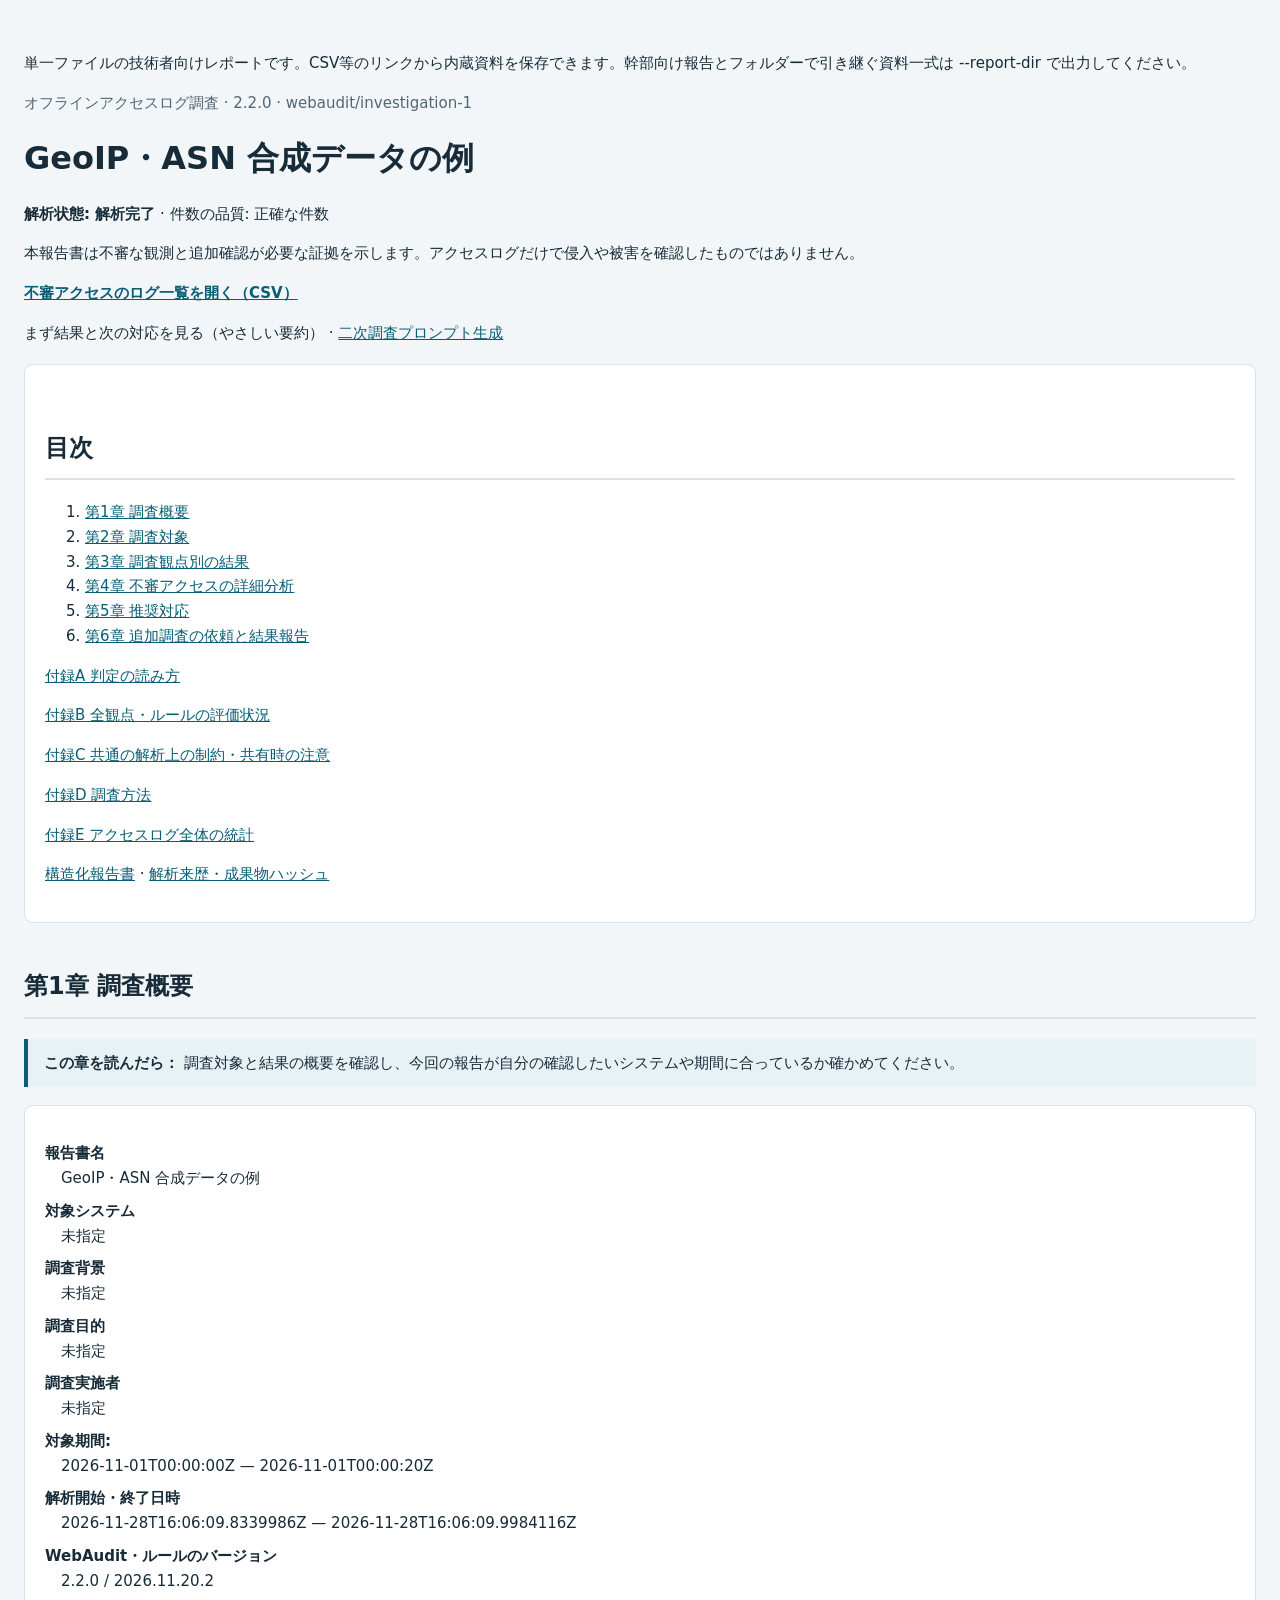
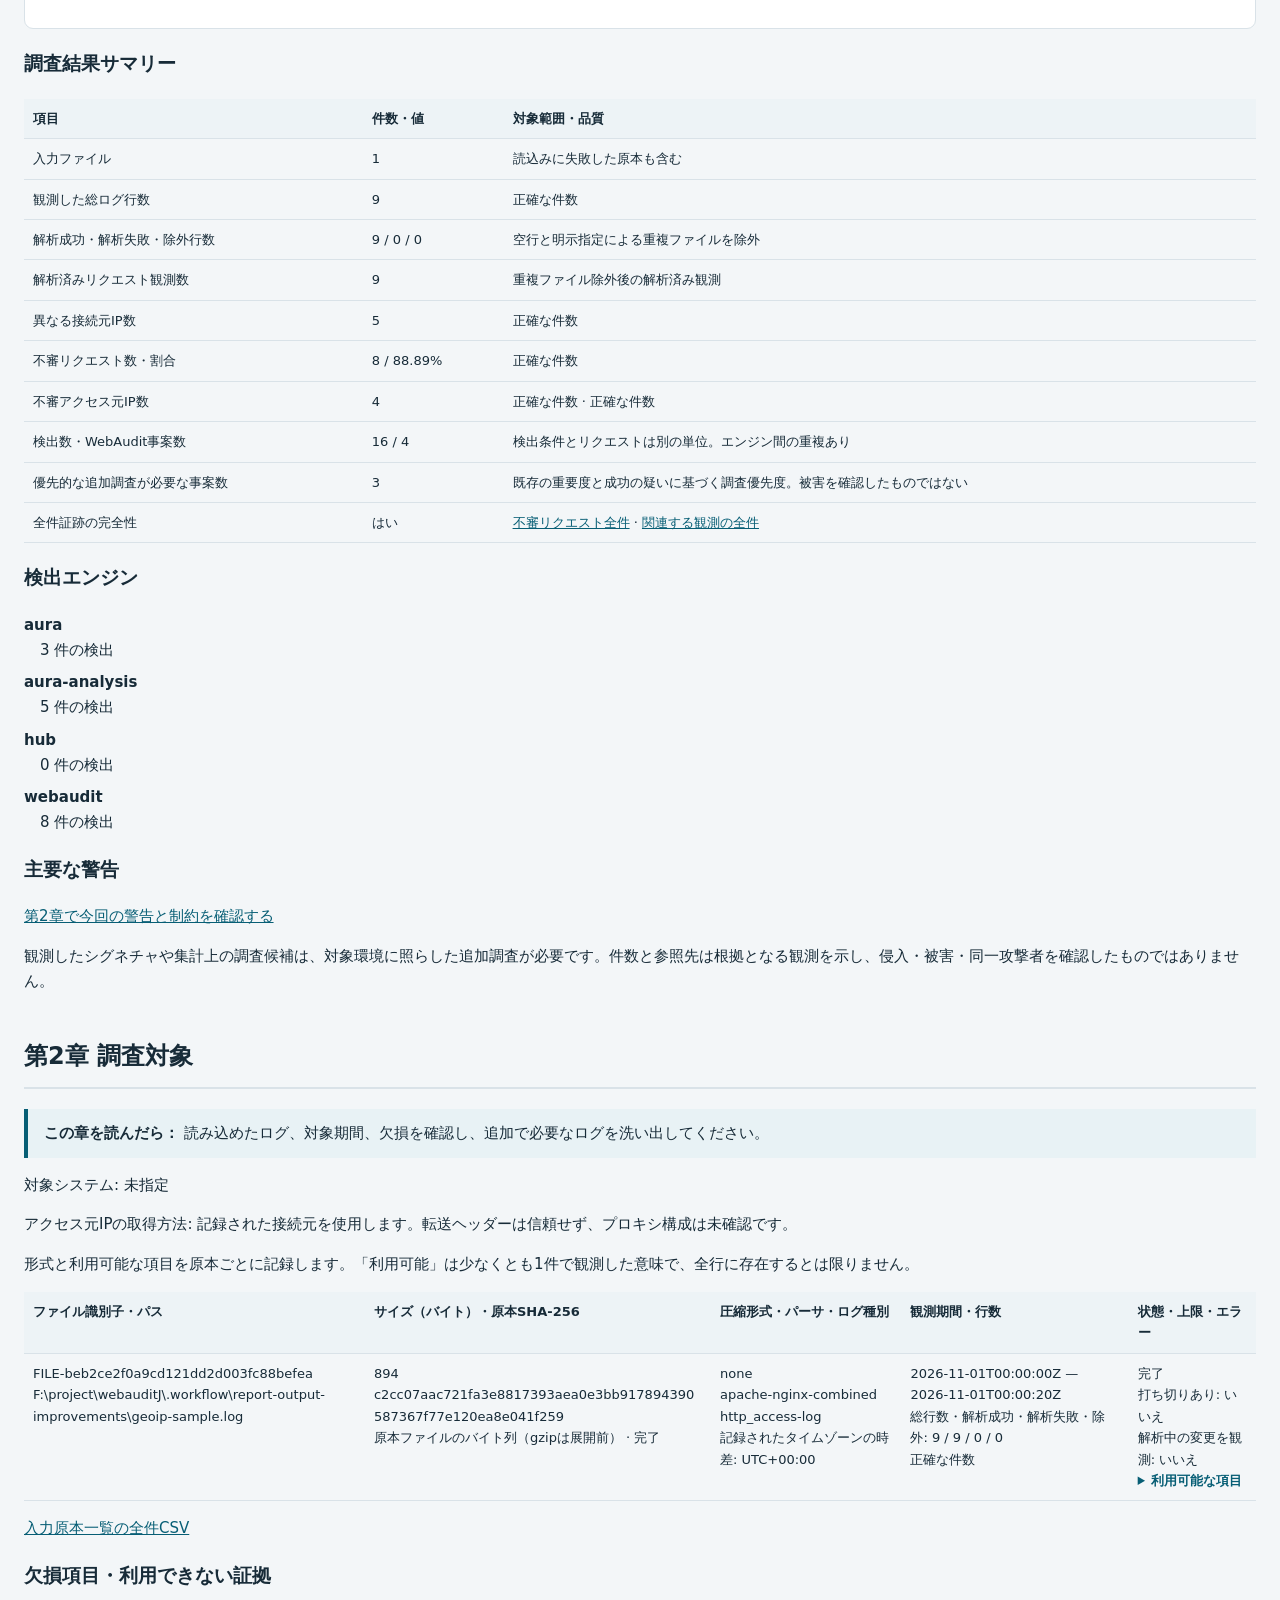
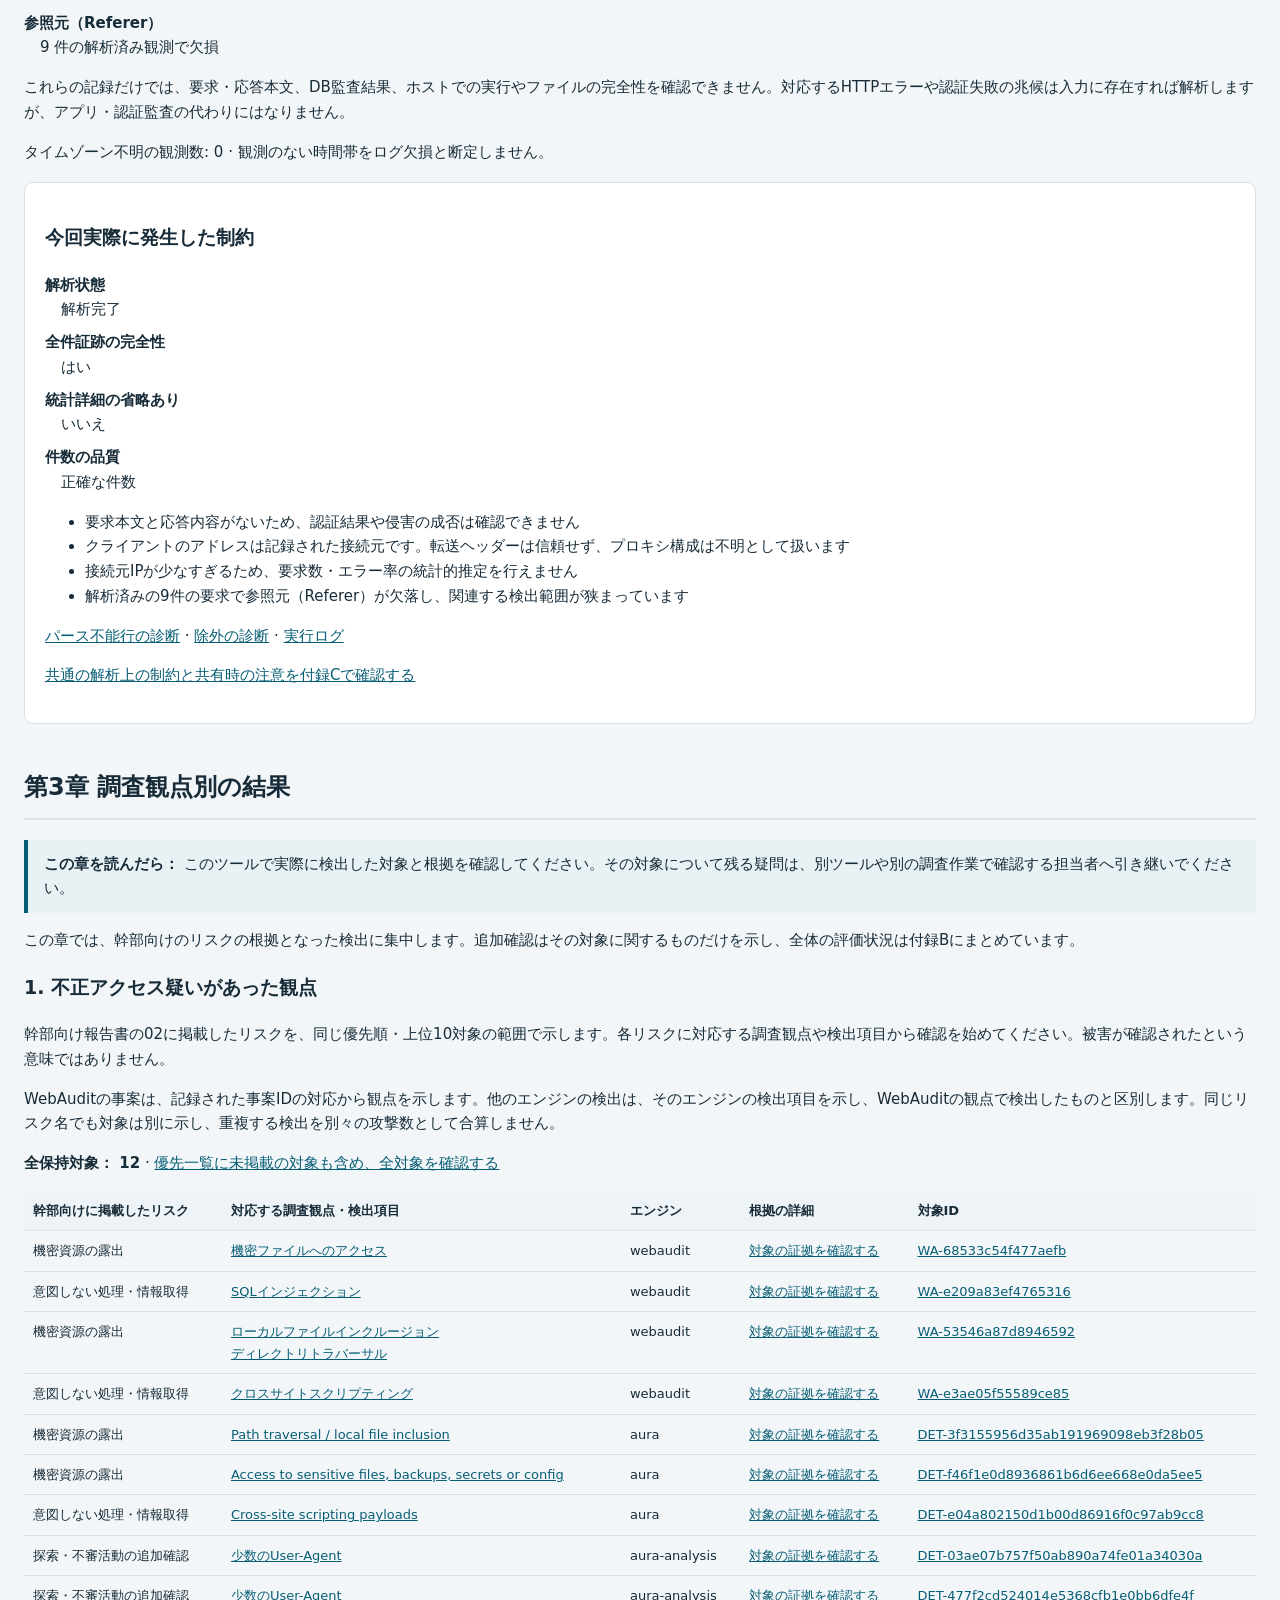
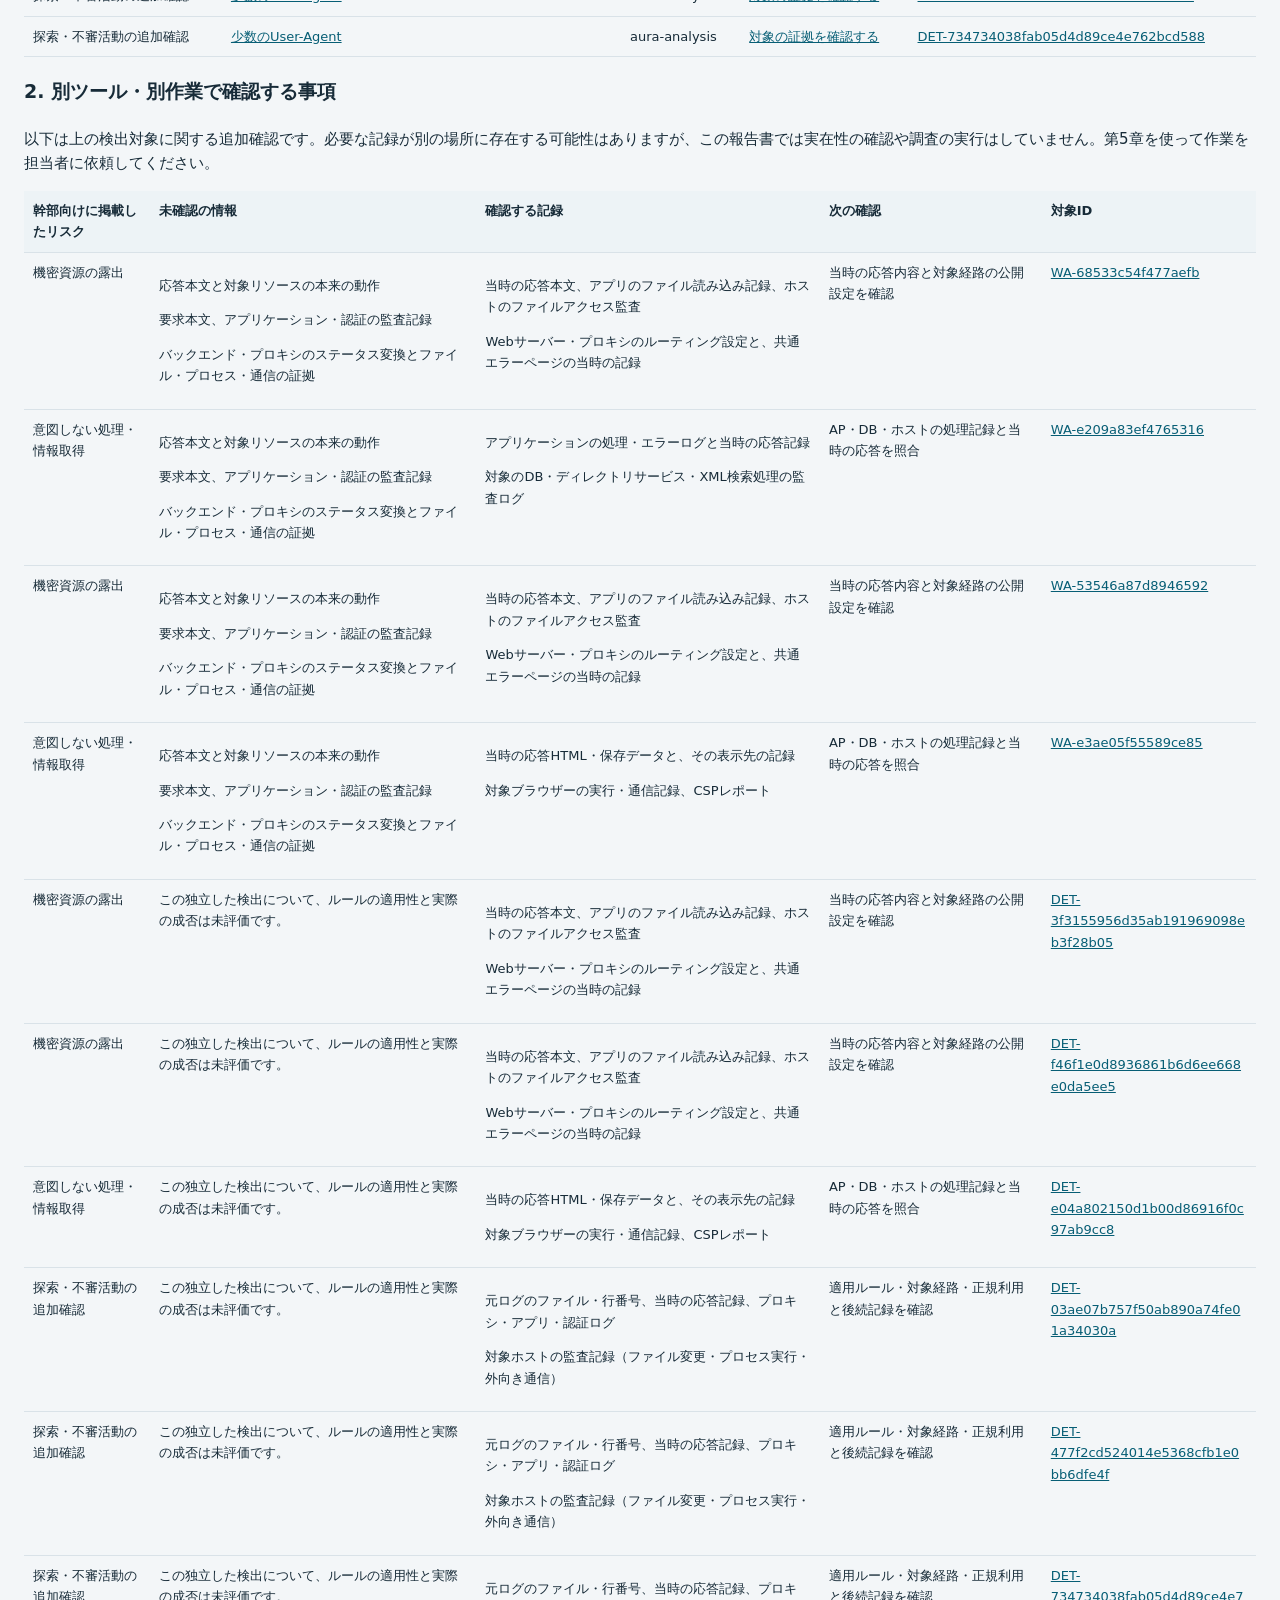
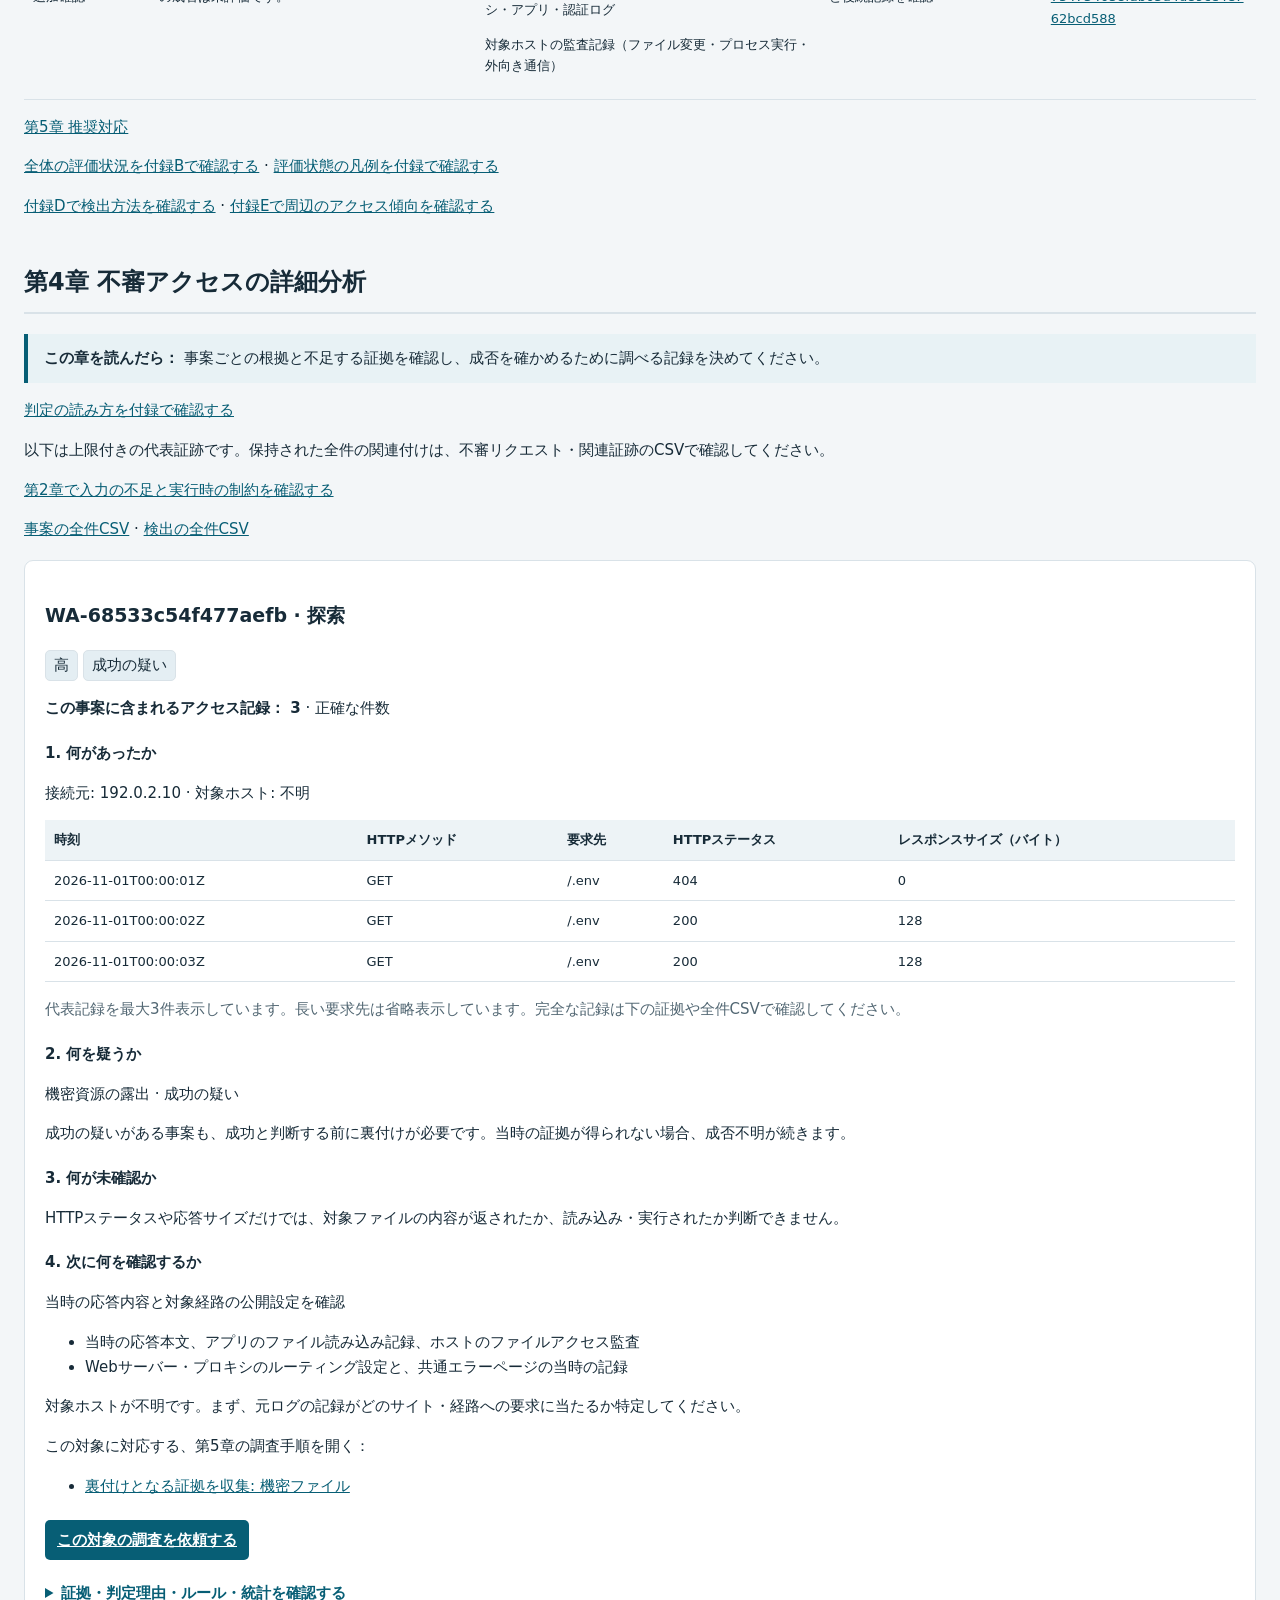
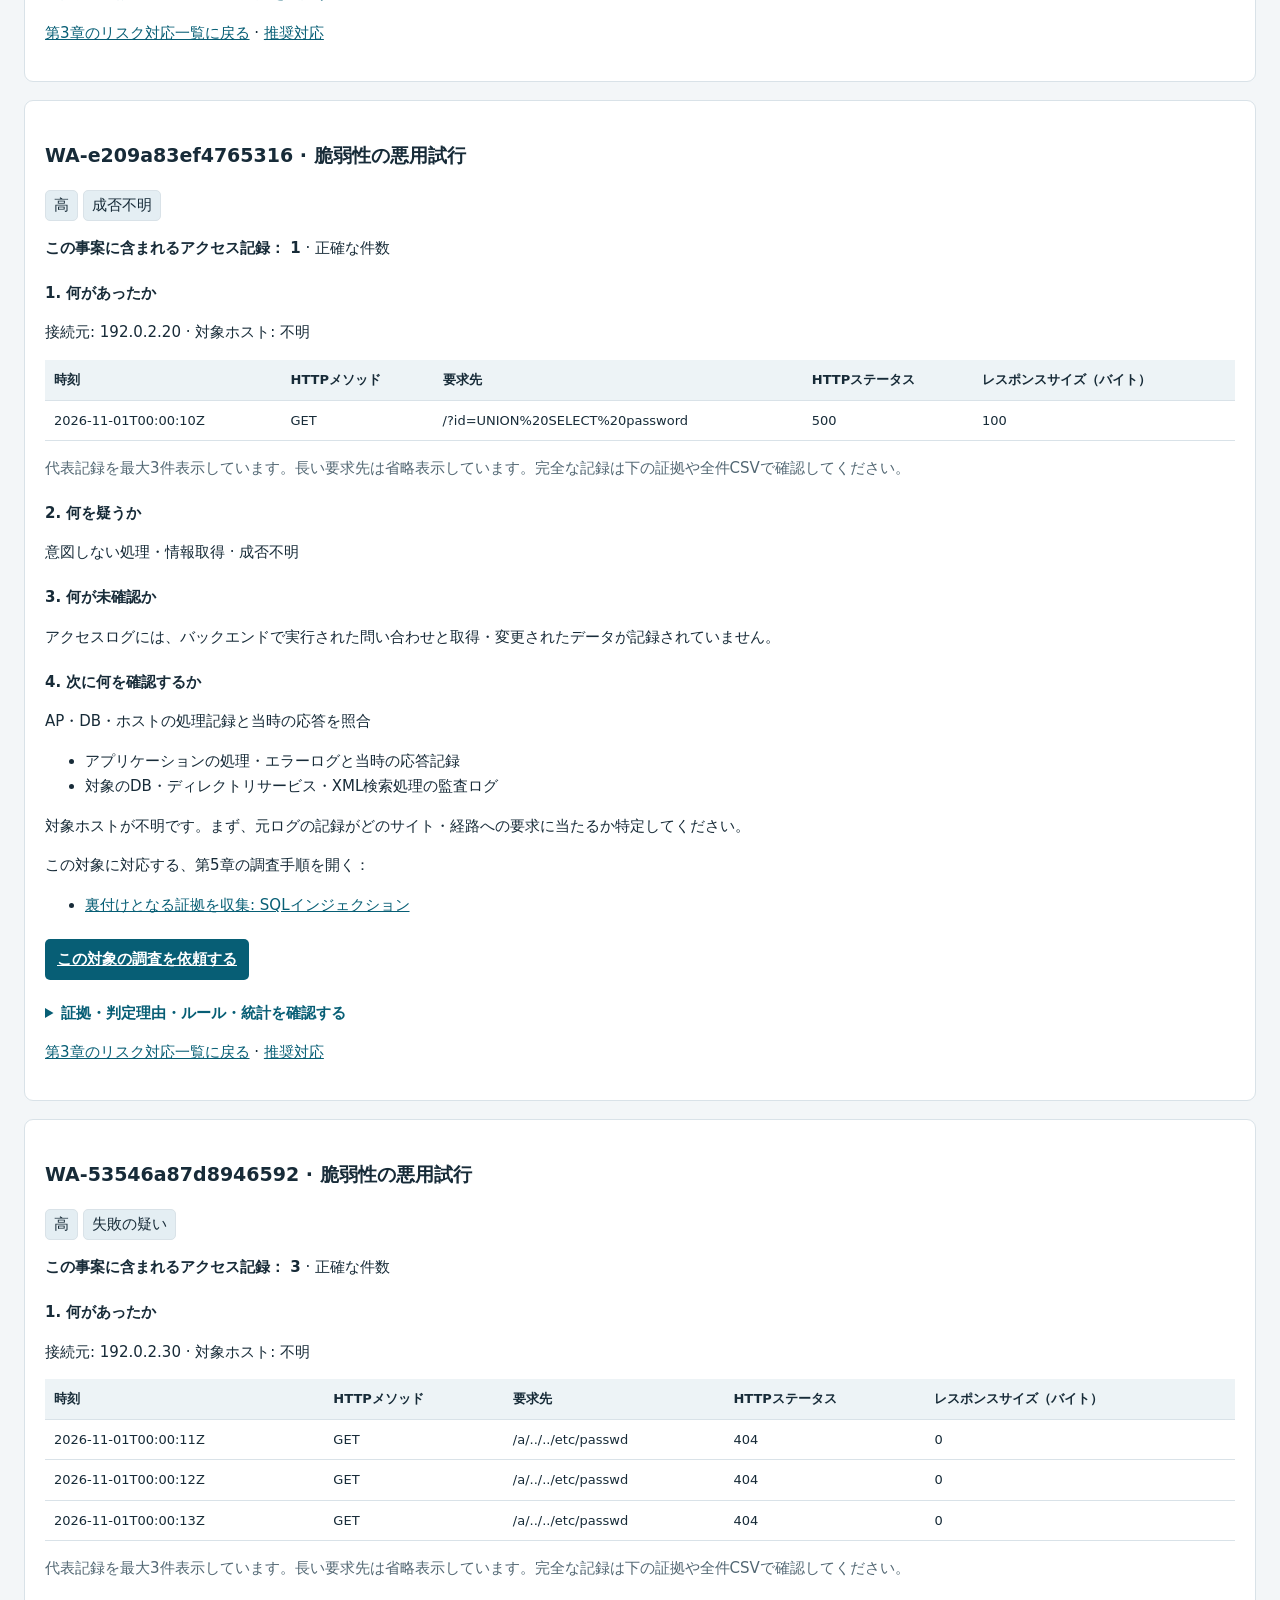
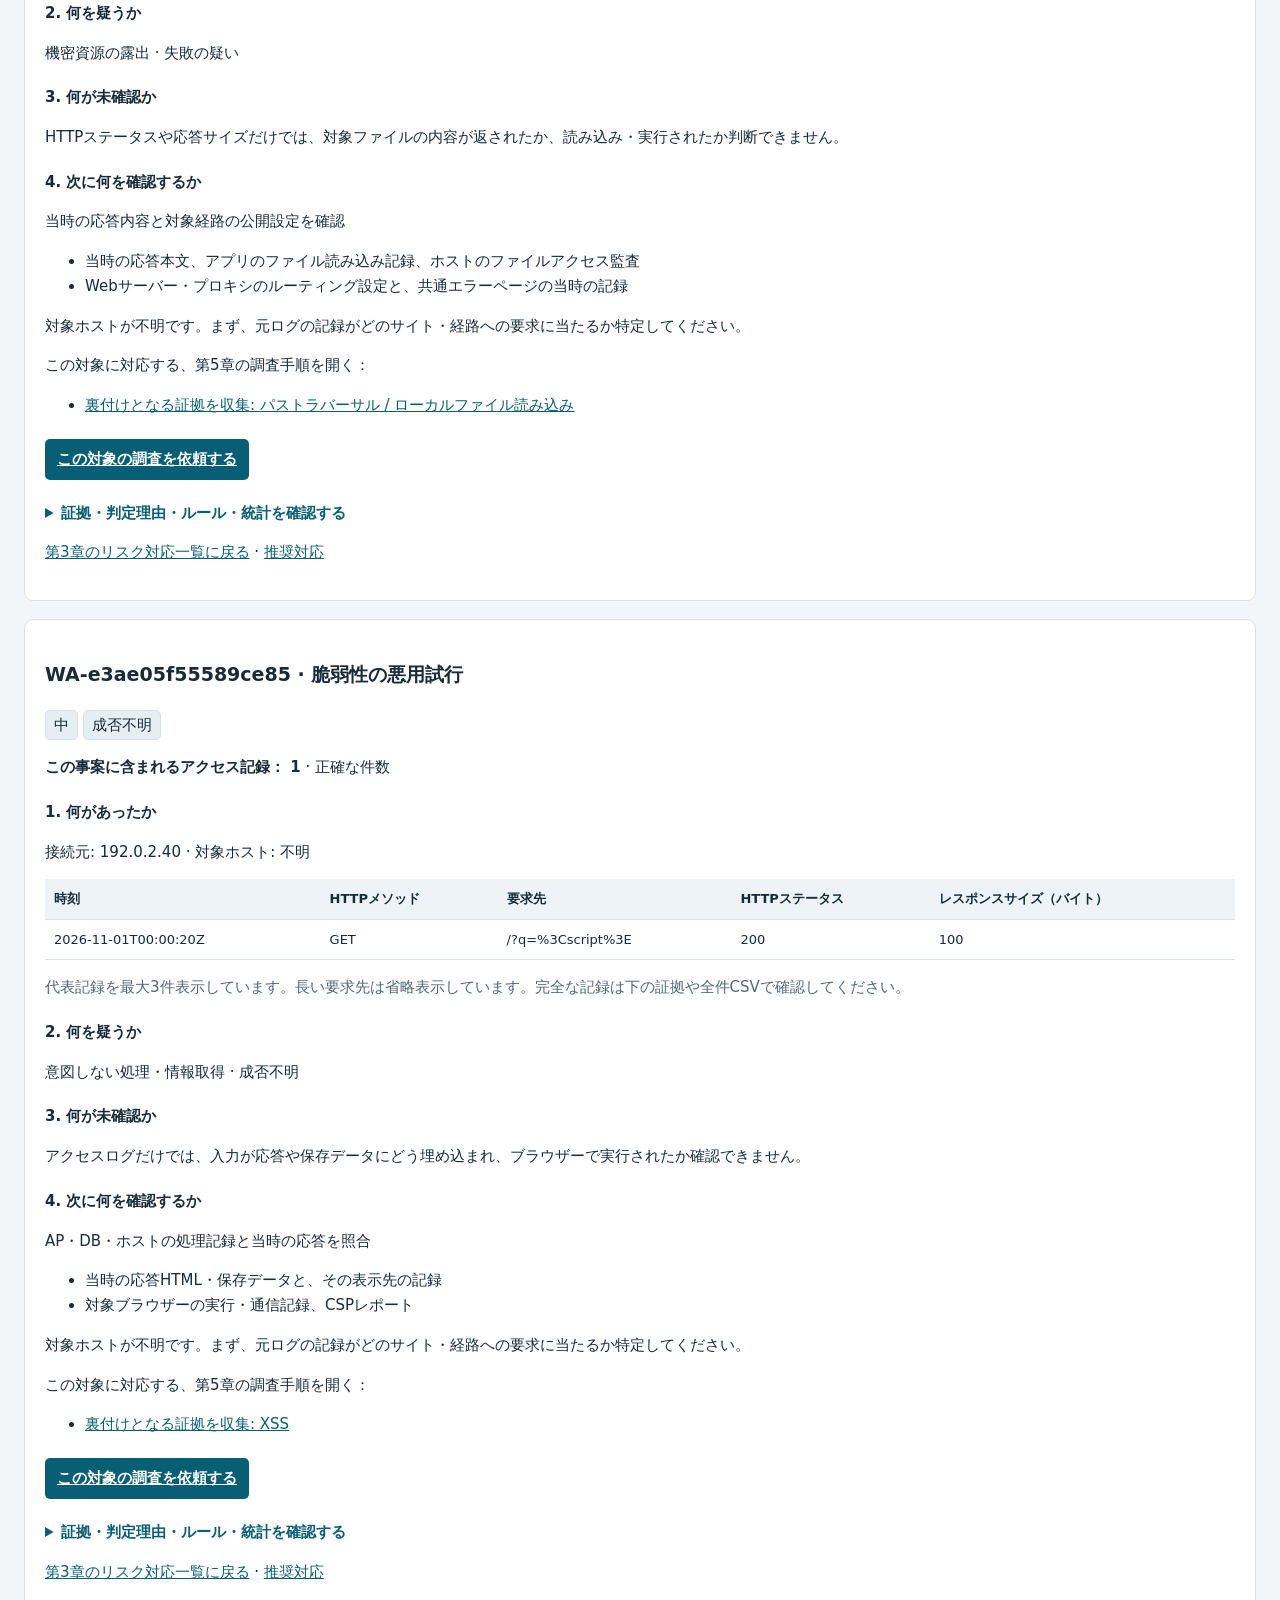
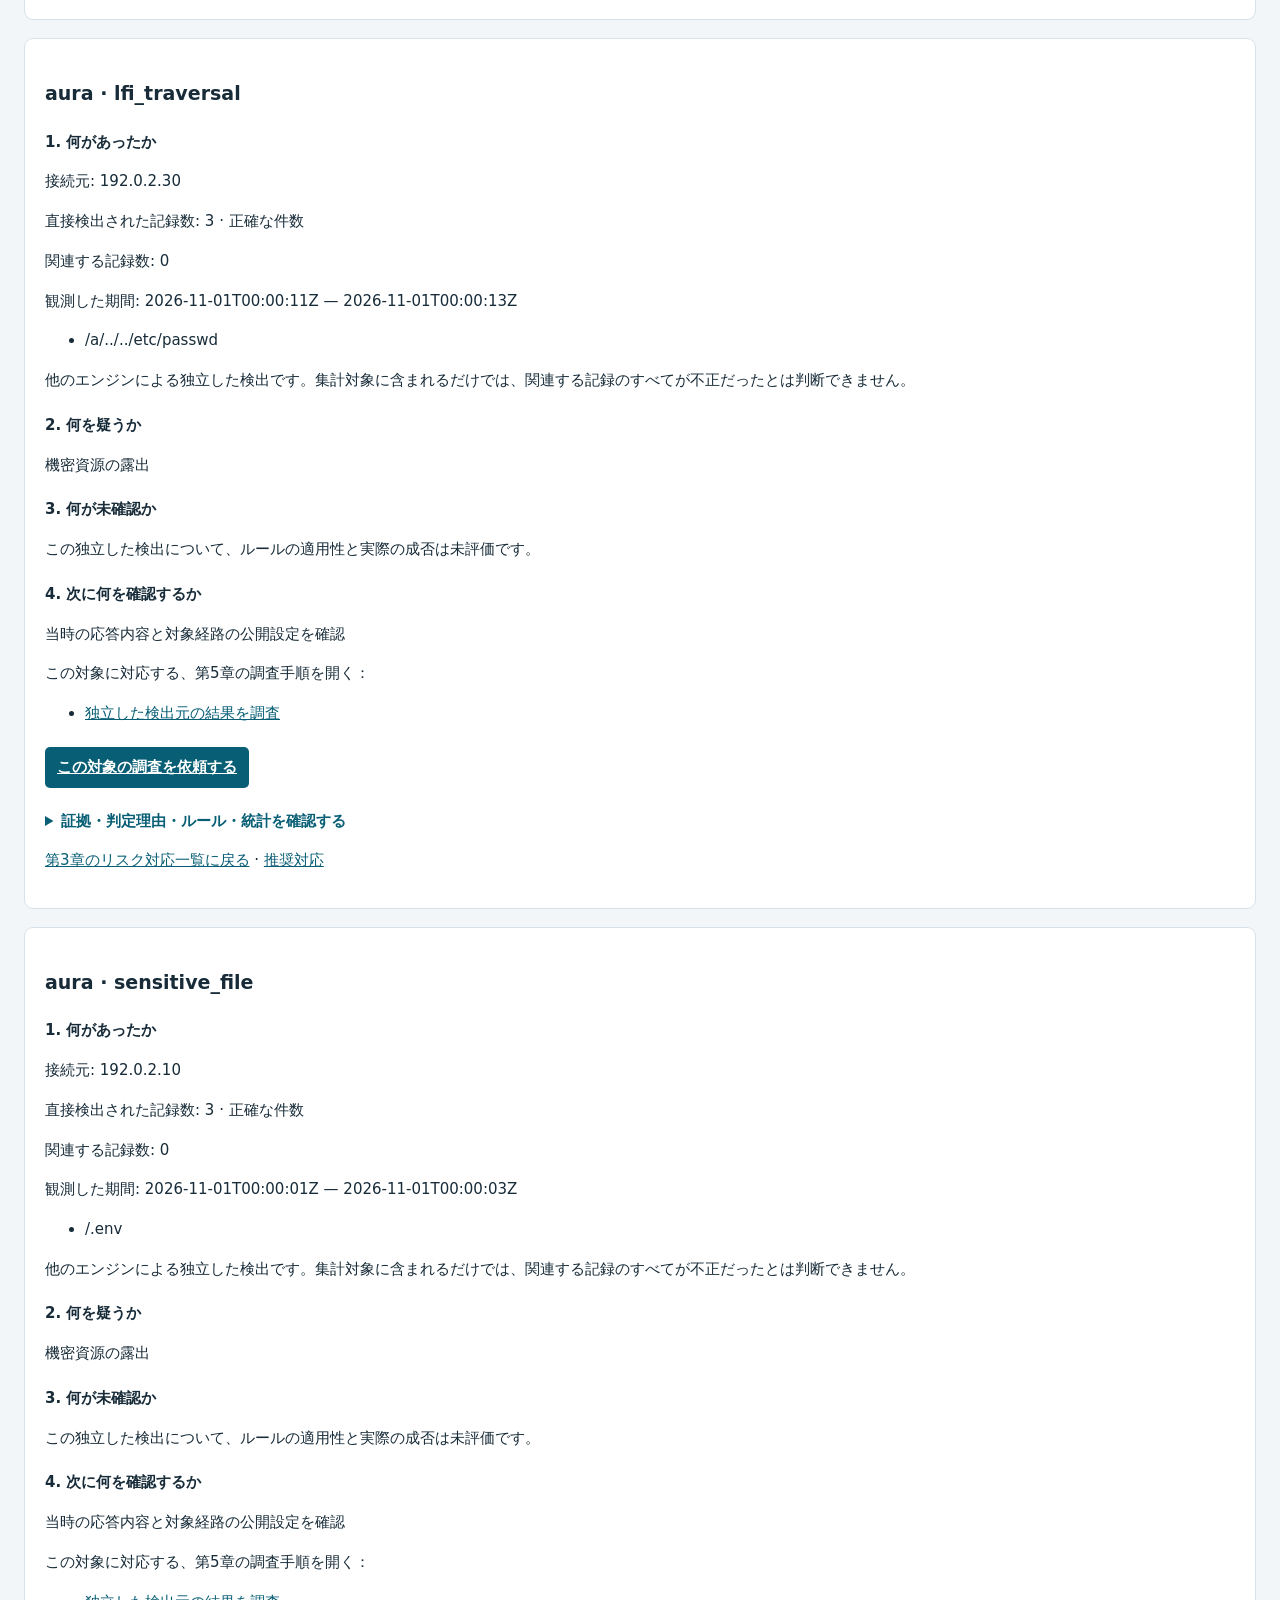
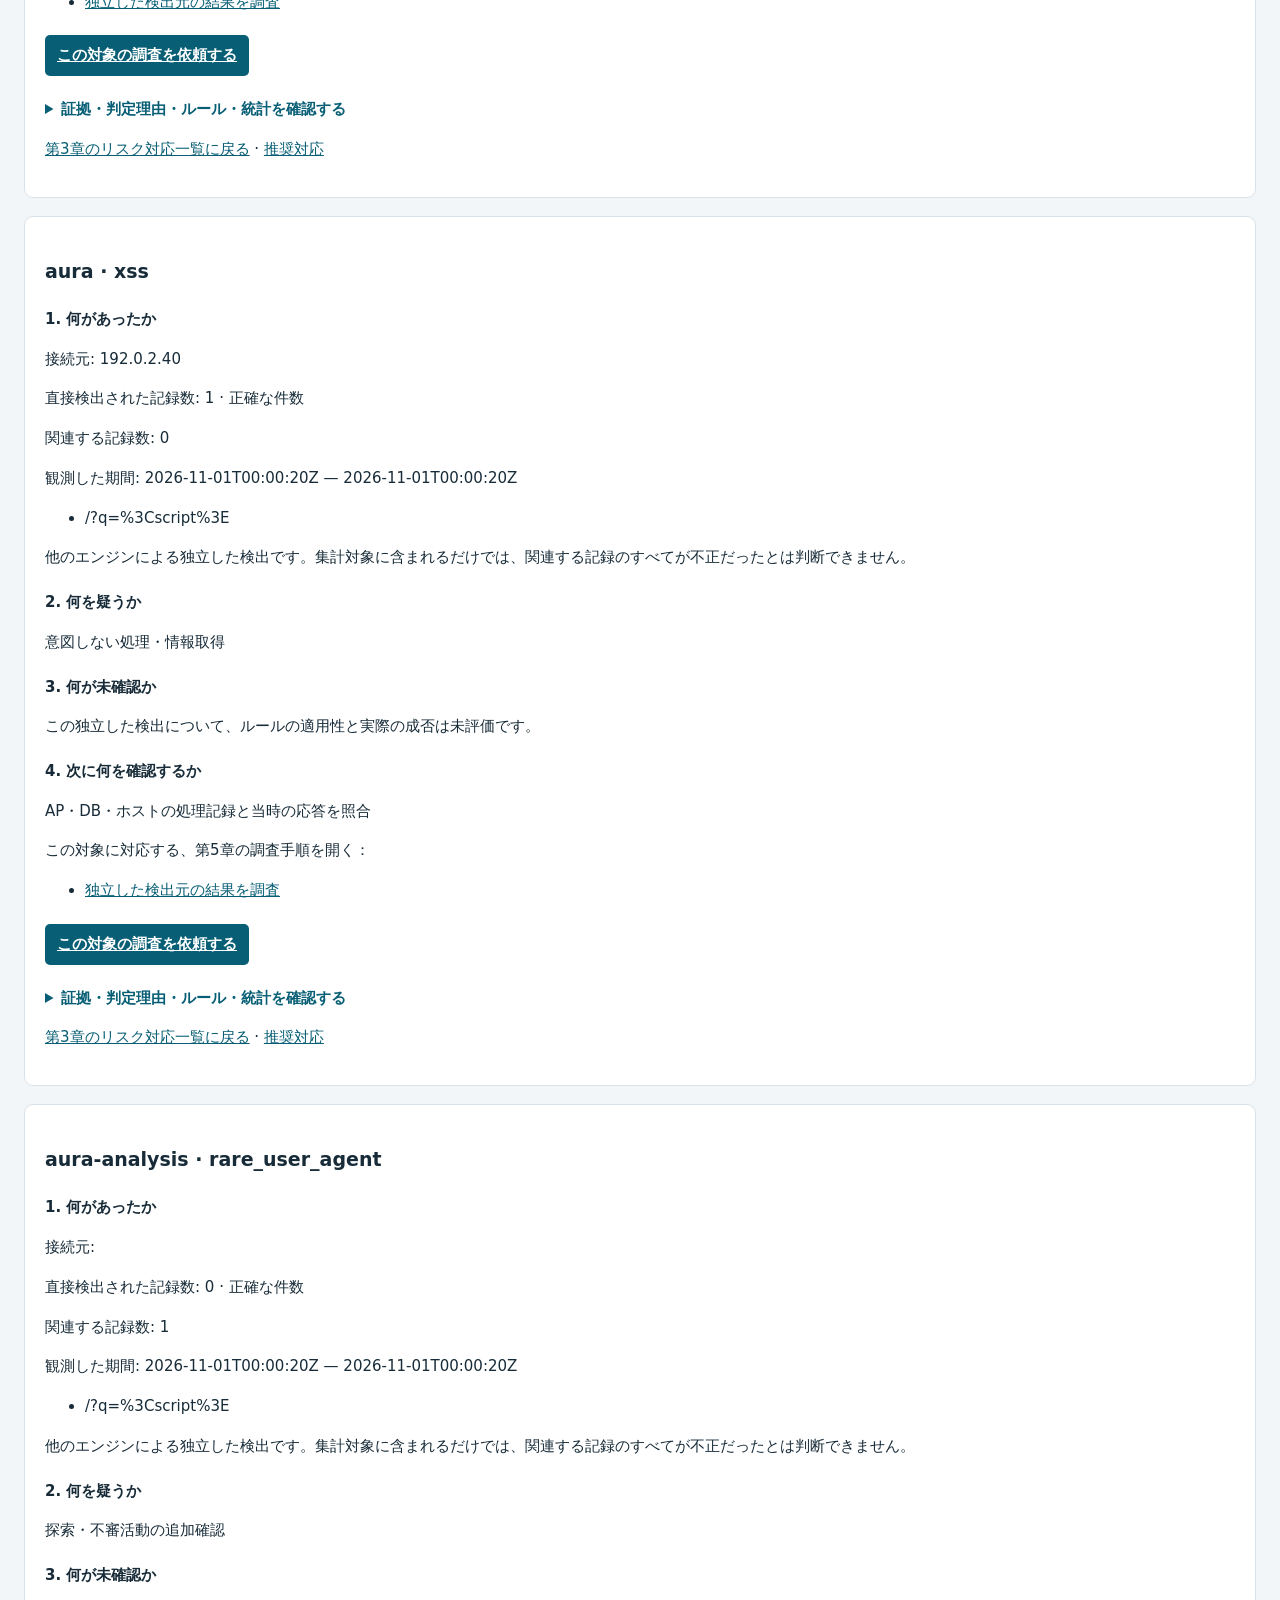
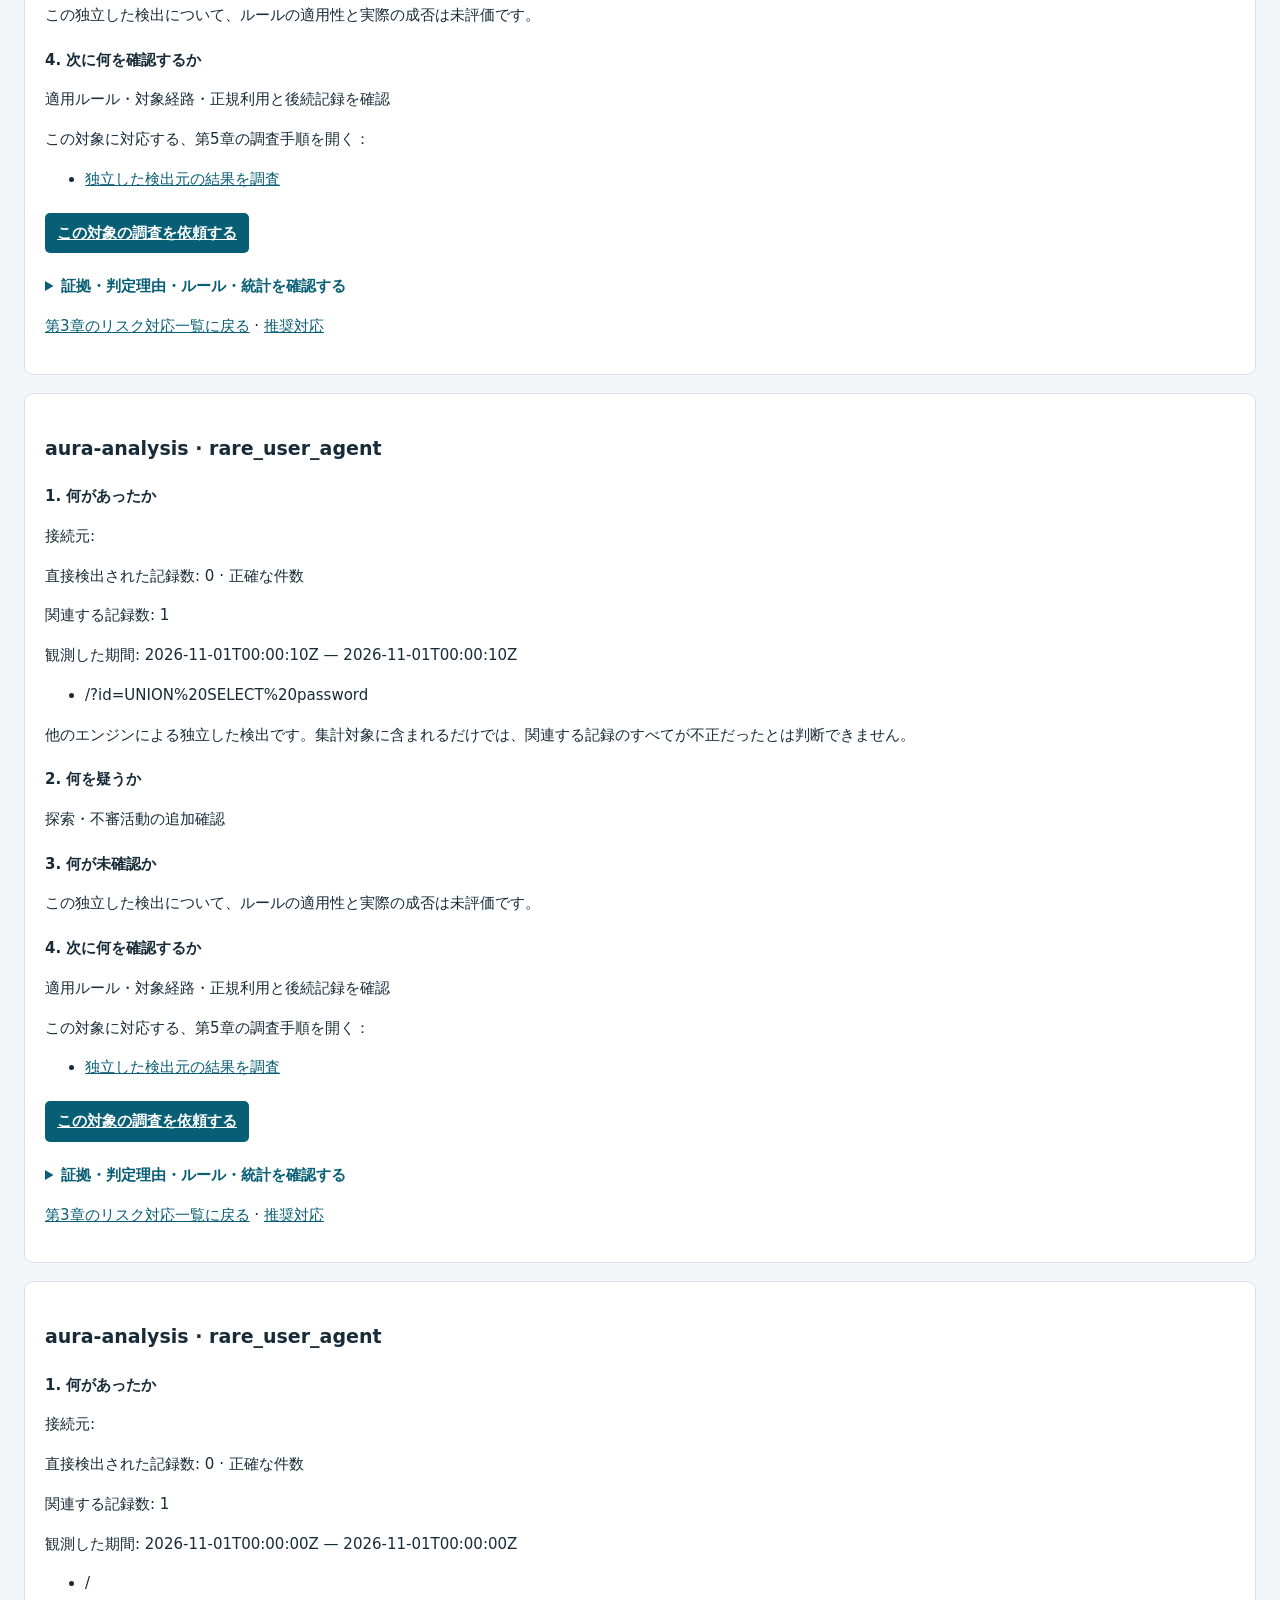
==== commit 28692036: "feat: port unified technical HTML output (GREEN)" ====
--- a/examples/geoip-sample-report.html
+++ b/examples/geoip-sample-report.html
@@ -1,1569 +1,639 @@
 <!doctype html>
-<html lang="ja"><head><meta charset="utf-8"><meta http-equiv="Content-Security-Policy" content="default-src 'none'; style-src 'unsafe-inline'; base-uri 'none'; form-action 'none'"><meta name="viewport" content="width=device-width,initial-scale=1"><title>WebAuditJ 調査レポート</title>
+<html lang="ja"><head><meta charset="utf-8"><meta name="viewport" content="width=device-width,initial-scale=1"><meta http-equiv="Content-Security-Policy" content="default-src 'none'; script-src 'sha256-bwoUEJMNC9jh8/R4kX4VU+X94D6qOmnHZ8B0i3DRYLs=' 'sha256-/oUXlmb6Gf2oz9xBX7/AQab6cTRUN+5WqCDZtF2jLYk='; style-src 'unsafe-inline'; base-uri 'none'; form-action 'none'"><title>GeoIP・ASN 合成データの例</title>
 <style>
-:root{color-scheme:light;--ink:#182630;--muted:#52626c;--line:#dce4e8;--accent:#126579}*{box-sizing:border-box}body{margin:0;background:#f3f6f7;color:var(--ink);font:15px/1.65 system-ui,sans-serif}main{max-width:1200px;margin:0 auto;padding:40px 24px}h1{font-size:34px;margin:0}h2{margin-top:36px;font-size:23px}h3{font-size:18px}p{overflow-wrap:anywhere}.eyebrow{color:var(--accent);font-weight:700}.muted{color:var(--muted)}.grid{display:grid;grid-template-columns:repeat(auto-fit,minmax(160px,1fr));gap:12px;margin:24px 0}.metric,article,section.panel{background:white;border:1px solid var(--line);border-radius:10px;padding:20px}.metric strong{display:block;font-size:29px}article{margin:16px 0}pre{background:#eef3f5;padding:14px;white-space:pre-wrap;overflow-wrap:anywhere;font:13px/1.55 ui-monospace,monospace}table{border-collapse:collapse;width:100%;font-size:13px}th,td{padding:9px;border-bottom:1px solid var(--line);text-align:left;vertical-align:top;overflow-wrap:anywhere}th{background:#eef3f5}.table{overflow-x:auto}.tag{display:inline-block;border:1px solid var(--line);padding:2px 8px;border-radius:20px;margin:2px}.warning{border-left:4px solid #bb8123;padding-left:14px}details{margin:12px 0}summary{cursor:pointer;color:var(--accent);font-weight:600}a{color:var(--accent)}footer{margin-top:40px;color:var(--muted)}
-</style></head><body><main>
-<div class="eyebrow">HTTPログのオフライン調査</div><h1>WebAuditJ 調査レポート</h1>
-<p class="muted">バージョン 2.1.1 · ルール 2026.11.20.2 · 2026-11-27T12:17:55.8825076Z</p>
-<p><strong>解析状況 完了</strong> · <a href="#coverage">警告・入力ファイルを見る</a>。アクセスログだけでは侵害を確定できません。攻撃スコアと成否の確信度は異なる証拠を表します。</p>
-<p>Hubのアラート: 0 · Auraのシグネチャグループ: 3 · Auraの解析検出: 5</p><p>WebAuditの事案が0件でも、Hub・Auraの検出が0件とは限りません。集計単位が異なるため、各件数は合算できません。</p>
-<section class="panel" aria-labelledby="reading-guide"><h2 id="reading-guide">まず、ここだけ読んでください</h2><ol><li><strong>何が見つかった？</strong> <a href="#incident-list">不審なアクセスの一覧を見る</a> · <a href="#upstream-list">ほかの検出結果を見る</a></li><li><strong>被害は出ている？</strong> 不審なアクセスがあっても、被害が出たとは限りません。「成功の疑い」は追加確認が必要、「成否不明」は判断できる証拠が足りないという意味です。</li><li><strong>次に何をする？</strong> 一覧から事案を開き、「追加調査」で確認する記録を見てください。</li></ol><p><a href="#coverage">解析できなかった範囲・注意点を確認する</a> · 検出がなくても、安全が確認できたという意味ではありません。</p></section>
-<div class="grid"><div class="metric">解析済み要求数<strong>9</strong></div><div class="metric">未解析行数<strong>0</strong></div><div class="metric">WebAuditの事案<strong>4</strong></div><div class="metric">入力ファイル<strong>1</strong></div></div>
-<p>対象期間: 2026-11-01T00:00:00Z 〜 2026-11-01T00:00:20Z。除外した重複観測数: 0.</p>
-<details><summary>判定指標の読み方</summary><p>攻撃スコアは、一意な一致ルールの重み（緊急40、高30、中15、その他5）の合計を100で打ち切った値です。不審さを表し、攻撃の成功を示すものではありません。</p><p>成否の確信度は、ルールの条件に基づく証拠の強さの指標であり、校正された確率ではありません。現行値は成否不明0.2、成功の疑い0.55、失敗の疑い0.5で、成功率を示しません。</p>
-</details><h2 id="coverage">解析範囲と警告</h2><section class="panel"><p class="warning">要求本文と応答内容がないため、認証結果や侵害の成否は確認できません</p><p class="warning">クライアントのアドレスは記録された接続元です。転送ヘッダーは信頼せず、プロキシ構成は不明として扱います</p><p class="warning">接続元IPが少なすぎるため、要求数・エラー率の統計的推定を行えません</p><p class="warning">解析済みの9件の要求で参照元（Referer）が欠落し、関連する検出範囲が狭まっています</p>
-<details><summary>入力ファイルと欠落項目</summary><div class="table"><table><tr><th>ファイル</th><th>解析済み</th><th>未解析</th><th>診断情報</th></tr><tr><td>F:\project\webauditJ\examples\sample.log</td><td>9</td><td>0</td><td></td></tr></table></div><p>参照元（Referer）: 9 が欠落</p></details></section>
-<h2 id="incident-list">WebAuditの事案</h2>
-<div class="table"><table><thead><tr><th scope="col">事案</th><th scope="col">重要度 / スコア</th><th scope="col">成否判定</th><th scope="col">接続元</th><th scope="col">件数</th></tr></thead><tbody>
-<tr><td><a href="#WA-68533c54f477aefb">WA-68533c54f477aefb</a> · 探索</td><td>高 / 30</td><td>成功の疑い</td><td>192.0.2.10</td><td>3</td></tr><tr><td><a href="#WA-e209a83ef4765316">WA-e209a83ef4765316</a> · 脆弱性の悪用試行</td><td>高 / 30</td><td>成否不明</td><td>192.0.2.20</td><td>1</td></tr><tr><td><a href="#WA-53546a87d8946592">WA-53546a87d8946592</a> · 脆弱性の悪用試行</td><td>高 / 30</td><td>失敗の疑い</td><td>192.0.2.30</td><td>3</td></tr><tr><td><a href="#WA-e3ae05f55589ce85">WA-e3ae05f55589ce85</a> · 脆弱性の悪用試行</td><td>中 / 15</td><td>成否不明</td><td>192.0.2.40</td><td>1</td></tr>
-</tbody></table></div>
-<article id="WA-68533c54f477aefb"><span class="tag">高</span><span class="tag">成功の疑い</span><h3>192.0.2.10 · 探索</h3><p>WA-68533c54f477aefb · 3 件の観測 · スコア 30 · 成否の確信度 0.55<br><small>証拠の強さを示す指標。成功確率ではありません。</small></p><p>対象ホスト 不明 · User-Agent BrowserA<br>2026-11-01T00:00:01Z 〜 2026-11-01T00:00:03Z</p>
-<p>GeoIP: 非公開アドレス · 不明  · ASN 不明  · 国 未検索, ASN 未検索</p>
-<h4>検出・成否判定の理由</h4><ul><li>機密リソースの探索</li><li>アクセスログにあるのは要求と応答のメタデータであり、サーバー側の実行結果や返された内容ではありません</li><li>同じ機密リソースで拒否・未検出から本文を伴う2xx応答の反復へ変化しました。ソフト404、リダイレクト、共通ページや正規の変更の可能性が残ります</li></ul><p class="muted">記録された接続元IP、対象ホスト（取得できる場合）、User-Agent、技法の分類、イベント時刻の5分間区分が一致。これは関連付けの仮説であり、同じ主体だと確認したものではありません</p>
-<details open id="evidence-WA-68533c54f477aefb"><summary>証拠と正規化</summary><p><strong>F:\project\webauditJ\examples\sample.log:2</strong></p><pre>192.0.2.10 - - [01/Nov/2026:00:00:01 +0000] &quot;GET /.env HTTP/1.1&quot; 404 0 &quot;-&quot; &quot;BrowserA&quot;</pre><p>時刻: 2026-11-01T00:00:01Z · HTTPステータス 404 · 応答バイト数 0</p><pre>/.env</pre><p><strong>F:\project\webauditJ\examples\sample.log:3</strong></p><pre>192.0.2.10 - - [01/Nov/2026:00:00:02 +0000] &quot;GET /.env HTTP/1.1&quot; 200 128 &quot;-&quot; &quot;BrowserA&quot;</pre><p>時刻: 2026-11-01T00:00:02Z · HTTPステータス 200 · 応答バイト数 128</p><pre>/.env</pre><p><strong>F:\project\webauditJ\examples\sample.log:4</strong></p><pre>192.0.2.10 - - [01/Nov/2026:00:00:03 +0000] &quot;GET /.env HTTP/1.1&quot; 200 128 &quot;-&quot; &quot;BrowserA&quot;</pre><p>時刻: 2026-11-01T00:00:03Z · HTTPステータス 200 · 応答バイト数 128</p><pre>/.env</pre></details>
-<details><summary>不足している証拠と追加の調査事項</summary><ul><li>応答本文と対象リソースの本来の動作</li><li>要求本文、アプリケーション・認証の監査記録</li><li>バックエンド・プロキシのステータス変換とファイル・プロセス・通信の証拠</li></ul><ol><li>参照先の元ログを読み、要求の転送先とプロキシ設定を確認してください</li><li>同時刻・同一リソースのアプリケーション・認証・エラーログを照合してください</li><li>ペイロードの探索では、サーバーのファイル・プロセス・外向き通信を確認してください</li><li>返された機密情報の実体を存在しないパスへの応答と比較し、応答・アプリケーションの証拠を保存してください</li></ol></details><section><h4>成否を確認するには</h4><p>この事案の時刻（タイムゾーンを確認）・対象ホスト・URLを基に、可能ならリクエストIDで記録を照合してください。送信元IPだけでは同じ利用者・要求と断定できません。</p>
-<h5>攻撃・検出の種類: 機密ファイル</h5><dl><dt>不明な理由</dt><dd>HTTPステータスや応答サイズだけでは、対象ファイルの内容が返されたか、読み込み・実行されたか判断できません。</dd><dt>確認する場所</dt><dd><ul><li>当時の応答本文、アプリのファイル読み込み記録、ホストのファイルアクセス監査</li><li>Webサーバー・プロキシのルーティング設定と、共通エラーページの当時の記録</li></ul></dd><dt>何が見つかれば判断できるか</dt><dd><strong>成功を裏付ける証拠:</strong> 対象要求への応答に本来公開しないファイル内容が含まれた記録、または不正なファイル読み込み・実行の記録。</dd><dd><strong>失敗を裏付ける証拠:</strong> 対象要求がファイルアクセス前に拒否された記録、または対象ファイルを読み込まず情報を含まない応答を返した処理記録。</dd></dl>
-<p class="muted">これらは調査の目安であり、証拠を検出したという意味ではありません。ログに痕跡がないだけでは失敗と判断できません。当時の記録が残っていない場合は成否不明が続きます。失敗の証拠は確認できた要求の範囲に限られ、事案全体の失敗を保証しません。現在の環境での再現結果だけでは当時の成否を確定できません。WebAuditは追加証拠を取り込んで判定を自動更新しません。</p></section><p><a href="#incident-list">事案の一覧表に戻る</a></p></article><article id="WA-e209a83ef4765316"><span class="tag">高</span><span class="tag">成否不明</span><h3>192.0.2.20 · 脆弱性の悪用試行</h3><p>WA-e209a83ef4765316 · 1 件の観測 · スコア 30 · 成否の確信度 0.2<br><small>証拠の強さを示す指標。成功確率ではありません。</small></p><p>対象ホスト 不明 · User-Agent BrowserB<br>2026-11-01T00:00:10Z 〜 2026-11-01T00:00:10Z</p>
-<p>GeoIP: 非公開アドレス · 不明  · ASN 不明  · 国 未検索, ASN 未検索</p>
-<h4>検出・成否判定の理由</h4><ul><li>SQLインジェクションの試行</li><li>アクセスログにあるのは要求と応答のメタデータであり、サーバー側の実行結果や返された内容ではありません</li></ul><p class="muted">記録された接続元IP、対象ホスト（取得できる場合）、User-Agent、技法の分類、イベント時刻の5分間区分が一致。これは関連付けの仮説であり、同じ主体だと確認したものではありません</p>
-<details open id="evidence-WA-e209a83ef4765316"><summary>証拠と正規化</summary><p><strong>F:\project\webauditJ\examples\sample.log:5</strong></p><pre>192.0.2.20 - - [01/Nov/2026:00:00:10 +0000] &quot;GET /?id=UNION%20SELECT%20password HTTP/1.1&quot; 500 100 &quot;-&quot; &quot;BrowserB&quot;</pre><p>時刻: 2026-11-01T00:00:10Z · HTTPステータス 500 · 応答バイト数 100</p><span class="tag">検出用のパーセントデコード</span><span class="tag">検出用の小文字化・バックスラッシュ変換</span><span class="tag">検出用の小文字化・バックスラッシュ変換</span><pre>/?id=UNION%20SELECT%20password</pre><pre>/?id=UNION SELECT password</pre><pre>/?id=union%20select%20password</pre><pre>/?id=union select password</pre></details>
-<details><summary>不足している証拠と追加の調査事項</summary><ul><li>応答本文と対象リソースの本来の動作</li><li>要求本文、アプリケーション・認証の監査記録</li><li>バックエンド・プロキシのステータス変換とファイル・プロセス・通信の証拠</li></ul><ol><li>参照先の元ログを読み、要求の転送先とプロキシ設定を確認してください</li><li>同時刻・同一リソースのアプリケーション・認証・エラーログを照合してください</li><li>ペイロードの探索では、サーバーのファイル・プロセス・外向き通信を確認してください</li></ol></details><section><h4>成否を確認するには</h4><p>この事案の時刻（タイムゾーンを確認）・対象ホスト・URLを基に、可能ならリクエストIDで記録を照合してください。送信元IPだけでは同じ利用者・要求と断定できません。</p>
-<h5>攻撃・検出の種類: SQLインジェクション</h5><dl><dt>不明な理由</dt><dd>アクセスログには、バックエンドで実行された問い合わせと取得・変更されたデータが記録されていません。</dd><dt>確認する場所</dt><dd><ul><li>アプリケーションの処理・エラーログと当時の応答記録</li><li>対象のDB・ディレクトリサービス・XML検索処理の監査ログ</li></ul></dd><dt>何が見つかれば判断できるか</dt><dd><strong>成功を裏付ける証拠:</strong> 対象要求の入力によって意図しない問い合わせが実行され、データ取得・変更や認証回避が起きた記録。</dd><dd><strong>失敗を裏付ける証拠:</strong> 対象要求が問い合わせ実行前に拒否された記録、または入力が値として扱われ、意図しない問い合わせや結果が生じなかった処理記録。</dd></dl>
-<p class="muted">これらは調査の目安であり、証拠を検出したという意味ではありません。ログに痕跡がないだけでは失敗と判断できません。当時の記録が残っていない場合は成否不明が続きます。失敗の証拠は確認できた要求の範囲に限られ、事案全体の失敗を保証しません。現在の環境での再現結果だけでは当時の成否を確定できません。WebAuditは追加証拠を取り込んで判定を自動更新しません。</p></section><p><a href="#incident-list">事案の一覧表に戻る</a></p></article><article id="WA-53546a87d8946592"><span class="tag">高</span><span class="tag">失敗の疑い</span><h3>192.0.2.30 · 脆弱性の悪用試行</h3><p>WA-53546a87d8946592 · 3 件の観測 · スコア 30 · 成否の確信度 0.5<br><small>証拠の強さを示す指標。成功確率ではありません。</small></p><p>対象ホスト 不明 · User-Agent BrowserC<br>2026-11-01T00:00:11Z 〜 2026-11-01T00:00:13Z</p>
-<p>GeoIP: 非公開アドレス · 不明  · ASN 不明  · 国 未検索, ASN 未検索</p>
-<h4>検出・成否判定の理由</h4><ul><li>パストラバーサルまたはローカルファイル読み込みの試行</li><li>アクセスログにあるのは要求と応答のメタデータであり、サーバー側の実行結果や返された内容ではありません</li><li>この活動の3件以上の全観測が拒否・未検出の応答でした。ステータス変換や未観測の試行があるため、失敗を断定できません</li></ul><p class="muted">記録された接続元IP、対象ホスト（取得できる場合）、User-Agent、技法の分類、イベント時刻の5分間区分が一致。これは関連付けの仮説であり、同じ主体だと確認したものではありません</p>
-<details open id="evidence-WA-53546a87d8946592"><summary>証拠と正規化</summary><p><strong>F:\project\webauditJ\examples\sample.log:6</strong></p><pre>192.0.2.30 - - [01/Nov/2026:00:00:11 +0000] &quot;GET /a/../../etc/passwd HTTP/1.1&quot; 404 0 &quot;-&quot; &quot;BrowserC&quot;</pre><p>時刻: 2026-11-01T00:00:11Z · HTTPステータス 404 · 応答バイト数 0</p><pre>/a/../../etc/passwd</pre><p><strong>F:\project\webauditJ\examples\sample.log:7</strong></p><pre>192.0.2.30 - - [01/Nov/2026:00:00:12 +0000] &quot;GET /a/../../etc/passwd HTTP/1.1&quot; 404 0 &quot;-&quot; &quot;BrowserC&quot;</pre><p>時刻: 2026-11-01T00:00:12Z · HTTPステータス 404 · 応答バイト数 0</p><pre>/a/../../etc/passwd</pre><p><strong>F:\project\webauditJ\examples\sample.log:8</strong></p><pre>192.0.2.30 - - [01/Nov/2026:00:00:13 +0000] &quot;GET /a/../../etc/passwd HTTP/1.1&quot; 404 0 &quot;-&quot; &quot;BrowserC&quot;</pre><p>時刻: 2026-11-01T00:00:13Z · HTTPステータス 404 · 応答バイト数 0</p><pre>/a/../../etc/passwd</pre></details>
-<details><summary>不足している証拠と追加の調査事項</summary><ul><li>応答本文と対象リソースの本来の動作</li><li>要求本文、アプリケーション・認証の監査記録</li><li>バックエンド・プロキシのステータス変換とファイル・プロセス・通信の証拠</li></ul><ol><li>参照先の元ログを読み、要求の転送先とプロキシ設定を確認してください</li><li>同時刻・同一リソースのアプリケーション・認証・エラーログを照合してください</li><li>ペイロードの探索では、サーバーのファイル・プロセス・外向き通信を確認してください</li></ol></details><section><h4>成否を確認するには</h4><p>この事案の時刻（タイムゾーンを確認）・対象ホスト・URLを基に、可能ならリクエストIDで記録を照合してください。送信元IPだけでは同じ利用者・要求と断定できません。</p>
-<h5>攻撃・検出の種類: パストラバーサル / ローカルファイル読み込み</h5><dl><dt>不明な理由</dt><dd>HTTPステータスや応答サイズだけでは、対象ファイルの内容が返されたか、読み込み・実行されたか判断できません。</dd><dt>確認する場所</dt><dd><ul><li>当時の応答本文、アプリのファイル読み込み記録、ホストのファイルアクセス監査</li><li>Webサーバー・プロキシのルーティング設定と、共通エラーページの当時の記録</li></ul></dd><dt>何が見つかれば判断できるか</dt><dd><strong>成功を裏付ける証拠:</strong> 対象要求への応答に本来公開しないファイル内容が含まれた記録、または不正なファイル読み込み・実行の記録。</dd><dd><strong>失敗を裏付ける証拠:</strong> 対象要求がファイルアクセス前に拒否された記録、または対象ファイルを読み込まず情報を含まない応答を返した処理記録。</dd></dl>
-<p class="muted">これらは調査の目安であり、証拠を検出したという意味ではありません。ログに痕跡がないだけでは失敗と判断できません。当時の記録が残っていない場合は成否不明が続きます。失敗の証拠は確認できた要求の範囲に限られ、事案全体の失敗を保証しません。現在の環境での再現結果だけでは当時の成否を確定できません。WebAuditは追加証拠を取り込んで判定を自動更新しません。</p></section><p><a href="#incident-list">事案の一覧表に戻る</a></p></article><article id="WA-e3ae05f55589ce85"><span class="tag">中</span><span class="tag">成否不明</span><h3>192.0.2.40 · 脆弱性の悪用試行</h3><p>WA-e3ae05f55589ce85 · 1 件の観測 · スコア 15 · 成否の確信度 0.2<br><small>証拠の強さを示す指標。成功確率ではありません。</small></p><p>対象ホスト 不明 · User-Agent &lt;script&gt;alert(&#39;untrusted&#39;)&lt;/script&gt;<br>2026-11-01T00:00:20Z 〜 2026-11-01T00:00:20Z</p>
-<p>GeoIP: 非公開アドレス · 不明  · ASN 不明  · 国 未検索, ASN 未検索</p>
-<h4>検出・成否判定の理由</h4><ul><li>XSSペイロードの試行</li><li>アクセスログにあるのは要求と応答のメタデータであり、サーバー側の実行結果や返された内容ではありません</li></ul><p class="muted">記録された接続元IP、対象ホスト（取得できる場合）、User-Agent、技法の分類、イベント時刻の5分間区分が一致。これは関連付けの仮説であり、同じ主体だと確認したものではありません</p>
-<details open id="evidence-WA-e3ae05f55589ce85"><summary>証拠と正規化</summary><p><strong>F:\project\webauditJ\examples\sample.log:9</strong></p><pre>192.0.2.40 - - [01/Nov/2026:00:00:20 +0000] &quot;GET /?q=%3Cscript%3E HTTP/1.1&quot; 200 100 &quot;-&quot; &quot;&lt;script&gt;alert(&#39;untrusted&#39;)&lt;/script&gt;&quot;</pre><p>時刻: 2026-11-01T00:00:20Z · HTTPステータス 200 · 応答バイト数 100</p><span class="tag">検出用のパーセントデコード</span><span class="tag">検出用の小文字化・バックスラッシュ変換</span><pre>/?q=%3Cscript%3E</pre><pre>/?q=&lt;script&gt;</pre><pre>/?q=%3cscript%3e</pre></details>
-<details><summary>不足している証拠と追加の調査事項</summary><ul><li>応答本文と対象リソースの本来の動作</li><li>要求本文、アプリケーション・認証の監査記録</li><li>バックエンド・プロキシのステータス変換とファイル・プロセス・通信の証拠</li></ul><ol><li>参照先の元ログを読み、要求の転送先とプロキシ設定を確認してください</li><li>同時刻・同一リソースのアプリケーション・認証・エラーログを照合してください</li><li>ペイロードの探索では、サーバーのファイル・プロセス・外向き通信を確認してください</li></ol></details><section><h4>成否を確認するには</h4><p>この事案の時刻（タイムゾーンを確認）・対象ホスト・URLを基に、可能ならリクエストIDで記録を照合してください。送信元IPだけでは同じ利用者・要求と断定できません。</p>
-<h5>攻撃・検出の種類: XSS</h5><dl><dt>不明な理由</dt><dd>アクセスログだけでは、入力が応答や保存データにどう埋め込まれ、ブラウザーで実行されたか確認できません。</dd><dt>確認する場所</dt><dd><ul><li>当時の応答HTML・保存データと、その表示先の記録</li><li>対象ブラウザーの実行・通信記録、CSPレポート</li></ul></dd><dt>何が見つかれば判断できるか</dt><dd><strong>成功を裏付ける証拠:</strong> 対象入力に由来するスクリプトが対象画面で実行された記録。反射・保存されただけでは実行の確定にはなりません。</dd><dd><strong>失敗を裏付ける証拠:</strong> 対象入力が拒否された記録、または該当表示箇所で実行されない形にエスケープされた記録。CSPの遮断記録はその実行試行について確認してください。</dd></dl>
-<p class="muted">これらは調査の目安であり、証拠を検出したという意味ではありません。ログに痕跡がないだけでは失敗と判断できません。当時の記録が残っていない場合は成否不明が続きます。失敗の証拠は確認できた要求の範囲に限られ、事案全体の失敗を保証しません。現在の環境での再現結果だけでは当時の成否を確定できません。WebAuditは追加証拠を取り込んで判定を自動更新しません。</p></section><p><a href="#incident-list">事案の一覧表に戻る</a></p></article>
-<h2>独立したHub・Auraの検出</h2><section class="panel"><p>検出元の検出は攻撃の成功を示すものではありません。</p><div class="table" id="upstream-list"><table><thead><tr><th scope="col">検出元 / ルール</th><th scope="col">接続元 / グループ</th><th scope="col">件数</th><th scope="col">対象期間:</th></tr></thead><tbody>
-<tr><td>AuraDFIR<br><a href="#upstream-0">lfi_traversal</a></td><td>192.0.2.30<br>192.0.2.30</td><td>3</td><td>2026-11-01T00:00:11Z 〜 2026-11-01T00:00:13Z</td></tr><tr><td>AuraDFIR<br><a href="#upstream-1">sensitive_file</a></td><td>192.0.2.10<br>192.0.2.10</td><td>3</td><td>2026-11-01T00:00:01Z 〜 2026-11-01T00:00:03Z</td></tr><tr><td>AuraDFIR<br><a href="#upstream-2">xss</a></td><td>192.0.2.40<br>192.0.2.40</td><td>1</td><td>2026-11-01T00:00:20Z 〜 2026-11-01T00:00:20Z</td></tr><tr><td>AuraDFIR/analysis<br><a href="#upstream-3">rare_user_agent</a></td><td><br>&lt;script&gt;alert(&#39;untrusted&#39;)&lt;/script&gt;</td><td>1</td><td>不明 〜 不明</td></tr><tr><td>AuraDFIR/analysis<br><a href="#upstream-4">rare_user_agent</a></td><td><br>BrowserB</td><td>1</td><td>不明 〜 不明</td></tr><tr><td>AuraDFIR/analysis<br><a href="#upstream-5">rare_user_agent</a></td><td><br>Mozilla/5.0</td><td>1</td><td>不明 〜 不明</td></tr><tr><td>AuraDFIR/analysis<br><a href="#upstream-6">rare_user_agent</a></td><td><br>BrowserA</td><td>3</td><td>不明 〜 不明</td></tr><tr><td>AuraDFIR/analysis<br><a href="#upstream-7">rare_user_agent</a></td><td><br>BrowserC</td><td>3</td><td>不明 〜 不明</td></tr>
-</tbody></table></div></section>
-<article id="upstream-0"><h3>AuraDFIR · lfi_traversal</h3><p>接続元 / グループ: 192.0.2.30 / 192.0.2.30<br>件数: 3</p><h4>対象期間と参照元</h4><p>2026-11-01T00:00:11Z 〜 2026-11-01T00:00:13Z</p><p>F:\project\webauditJ\examples\sample.log:6</p><p>F:\project\webauditJ\examples\sample.log:7</p><p>F:\project\webauditJ\examples\sample.log:8</p><h4>証拠の例（元ログの参照は最大8件）</h4><p><strong>F:\project\webauditJ\examples\sample.log:6</strong></p><pre>192.0.2.30 - - [01/Nov/2026:00:00:11 +0000] &quot;GET /a/../../etc/passwd HTTP/1.1&quot; 404 0 &quot;-&quot; &quot;BrowserC&quot;</pre><p><strong>F:\project\webauditJ\examples\sample.log:7</strong></p><pre>192.0.2.30 - - [01/Nov/2026:00:00:12 +0000] &quot;GET /a/../../etc/passwd HTTP/1.1&quot; 404 0 &quot;-&quot; &quot;BrowserC&quot;</pre><p><strong>F:\project\webauditJ\examples\sample.log:8</strong></p><pre>192.0.2.30 - - [01/Nov/2026:00:00:13 +0000] &quot;GET /a/../../etc/passwd HTTP/1.1&quot; 404 0 &quot;-&quot; &quot;BrowserC&quot;</pre><p><a href="#upstream-list">Hub・Auraの検出一覧表に戻る</a></p></article><article id="upstream-1"><h3>AuraDFIR · sensitive_file</h3><p>接続元 / グループ: 192.0.2.10 / 192.0.2.10<br>件数: 3</p><h4>対象期間と参照元</h4><p>2026-11-01T00:00:01Z 〜 2026-11-01T00:00:03Z</p><p>F:\project\webauditJ\examples\sample.log:2</p><p>F:\project\webauditJ\examples\sample.log:3</p><p>F:\project\webauditJ\examples\sample.log:4</p><h4>証拠の例（元ログの参照は最大8件）</h4><p><strong>F:\project\webauditJ\examples\sample.log:2</strong></p><pre>192.0.2.10 - - [01/Nov/2026:00:00:01 +0000] &quot;GET /.env HTTP/1.1&quot; 404 0 &quot;-&quot; &quot;BrowserA&quot;</pre><p><strong>F:\project\webauditJ\examples\sample.log:3</strong></p><pre>192.0.2.10 - - [01/Nov/2026:00:00:02 +0000] &quot;GET /.env HTTP/1.1&quot; 200 128 &quot;-&quot; &quot;BrowserA&quot;</pre><p><strong>F:\project\webauditJ\examples\sample.log:4</strong></p><pre>192.0.2.10 - - [01/Nov/2026:00:00:03 +0000] &quot;GET /.env HTTP/1.1&quot; 200 128 &quot;-&quot; &quot;BrowserA&quot;</pre><p><a href="#upstream-list">Hub・Auraの検出一覧表に戻る</a></p></article><article id="upstream-2"><h3>AuraDFIR · xss</h3><p>接続元 / グループ: 192.0.2.40 / 192.0.2.40<br>件数: 1</p><h4>対象期間と参照元</h4><p>2026-11-01T00:00:20Z 〜 2026-11-01T00:00:20Z</p><p>F:\project\webauditJ\examples\sample.log:9</p><h4>証拠の例（元ログの参照は最大8件）</h4><p><strong>F:\project\webauditJ\examples\sample.log:9</strong></p><pre>192.0.2.40 - - [01/Nov/2026:00:00:20 +0000] &quot;GET /?q=%3Cscript%3E HTTP/1.1&quot; 200 100 &quot;-&quot; &quot;&lt;script&gt;alert(&#39;untrusted&#39;)&lt;/script&gt;&quot;</pre><p><a href="#upstream-list">Hub・Auraの検出一覧表に戻る</a></p></article><article id="upstream-3"><h3>AuraDFIR/analysis · rare_user_agent</h3><p>接続元 / グループ:  / &lt;script&gt;alert(&#39;untrusted&#39;)&lt;/script&gt;<br>件数: 1</p><h4>対象期間と参照元</h4><p>不明 〜 不明</p><h4>証拠の例（元ログの参照は最大8件）</h4><p class="muted">この集計の対象となったログの例です。個々の要求が攻撃と確認されたものではありません。</p><p><strong>F:\project\webauditJ\examples\sample.log:9</strong></p><pre>192.0.2.40 - - [01/Nov/2026:00:00:20 +0000] &quot;GET /?q=%3Cscript%3E HTTP/1.1&quot; 200 100 &quot;-&quot; &quot;&lt;script&gt;alert(&#39;untrusted&#39;)&lt;/script&gt;&quot;</pre><p><a href="#upstream-list">Hub・Auraの検出一覧表に戻る</a></p></article><article id="upstream-4"><h3>AuraDFIR/analysis · rare_user_agent</h3><p>接続元 / グループ:  / BrowserB<br>件数: 1</p><h4>対象期間と参照元</h4><p>不明 〜 不明</p><h4>証拠の例（元ログの参照は最大8件）</h4><p class="muted">この集計の対象となったログの例です。個々の要求が攻撃と確認されたものではありません。</p><p><strong>F:\project\webauditJ\examples\sample.log:5</strong></p><pre>192.0.2.20 - - [01/Nov/2026:00:00:10 +0000] &quot;GET /?id=UNION%20SELECT%20password HTTP/1.1&quot; 500 100 &quot;-&quot; &quot;BrowserB&quot;</pre><p><a href="#upstream-list">Hub・Auraの検出一覧表に戻る</a></p></article><article id="upstream-5"><h3>AuraDFIR/analysis · rare_user_agent</h3><p>接続元 / グループ:  / Mozilla/5.0<br>件数: 1</p><h4>対象期間と参照元</h4><p>不明 〜 不明</p><h4>証拠の例（元ログの参照は最大8件）</h4><p class="muted">この集計の対象となったログの例です。個々の要求が攻撃と確認されたものではありません。</p><p><strong>F:\project\webauditJ\examples\sample.log:1</strong></p><pre>192.0.2.1 - - [01/Nov/2026:00:00:00 +0000] &quot;GET / HTTP/1.1&quot; 200 100 &quot;-&quot; &quot;Mozilla/5.0&quot;</pre><p><a href="#upstream-list">Hub・Auraの検出一覧表に戻る</a></p></article><article id="upstream-6"><h3>AuraDFIR/analysis · rare_user_agent</h3><p>接続元 / グループ:  / BrowserA<br>件数: 3</p><h4>対象期間と参照元</h4><p>不明 〜 不明</p><h4>証拠の例（元ログの参照は最大8件）</h4><p class="muted">この集計の対象となったログの例です。個々の要求が攻撃と確認されたものではありません。</p><p><strong>F:\project\webauditJ\examples\sample.log:2</strong></p><pre>192.0.2.10 - - [01/Nov/2026:00:00:01 +0000] &quot;GET /.env HTTP/1.1&quot; 404 0 &quot;-&quot; &quot;BrowserA&quot;</pre><p><strong>F:\project\webauditJ\examples\sample.log:3</strong></p><pre>192.0.2.10 - - [01/Nov/2026:00:00:02 +0000] &quot;GET /.env HTTP/1.1&quot; 200 128 &quot;-&quot; &quot;BrowserA&quot;</pre><p><strong>F:\project\webauditJ\examples\sample.log:4</strong></p><pre>192.0.2.10 - - [01/Nov/2026:00:00:03 +0000] &quot;GET /.env HTTP/1.1&quot; 200 128 &quot;-&quot; &quot;BrowserA&quot;</pre><p><a href="#upstream-list">Hub・Auraの検出一覧表に戻る</a></p></article><article id="upstream-7"><h3>AuraDFIR/analysis · rare_user_agent</h3><p>接続元 / グループ:  / BrowserC<br>件数: 3</p><h4>対象期間と参照元</h4><p>不明 〜 不明</p><h4>証拠の例（元ログの参照は最大8件）</h4><p class="muted">この集計の対象となったログの例です。個々の要求が攻撃と確認されたものではありません。</p><p><strong>F:\project\webauditJ\examples\sample.log:6</strong></p><pre>192.0.2.30 - - [01/Nov/2026:00:00:11 +0000] &quot;GET /a/../../etc/passwd HTTP/1.1&quot; 404 0 &quot;-&quot; &quot;BrowserC&quot;</pre><p><strong>F:\project\webauditJ\examples\sample.log:7</strong></p><pre>192.0.2.30 - - [01/Nov/2026:00:00:12 +0000] &quot;GET /a/../../etc/passwd HTTP/1.1&quot; 404 0 &quot;-&quot; &quot;BrowserC&quot;</pre><p><strong>F:\project\webauditJ\examples\sample.log:8</strong></p><pre>192.0.2.30 - - [01/Nov/2026:00:00:13 +0000] &quot;GET /a/../../etc/passwd HTTP/1.1&quot; 404 0 &quot;-&quot; &quot;BrowserC&quot;</pre><p><a href="#upstream-list">Hub・Auraの検出一覧表に戻る</a></p></article>
-<h2>GeoIP / ASN による調査の参考情報</h2><section class="panel"><p>調査の参考情報です。同じ国やASNであることは、同じ攻撃者・攻撃・攻撃成功の証拠にはなりません。件数は保持された解析済み接続元とWebAudit事案を対象とし、外部ルールのアラートは別扱いです。IP・種類の例はグループごとに最大64件で、省略時の件数は実際より少ない可能性があります。</p>
-<h3>データベースの出典</h3><p><strong>国 — DB-IP</strong><br>F:\project\webauditJ\.worktrees\report-readability\src\test\resources\geoip\country.mmdb<br>DBIP-Country-Lite · 公開版 不明 · 構築日時 2026-11-01T00:00:00Z · 取得日時 不明<br>出典 不明 · 世代 不明 · 最終確認日時 不明<br>CC BY 4.0; IP Geolocation by DB-IP (https://db-ip.com)</p><p><strong>ASN — DB-IP</strong><br>F:\project\webauditJ\.worktrees\report-readability\src\test\resources\geoip\asn.mmdb<br>DBIP-ASN-Lite · 公開版 不明 · 構築日時 2026-11-01T00:00:00Z · 取得日時 不明<br>出典 不明 · 世代 不明 · 最終確認日時 不明<br>CC BY 4.0; IP Geolocation by DB-IP (https://db-ip.com)</p>
-<h3>国別集計</h3><div class="table"><table><tr><th>グループ</th><th>要求数</th><th>異なるIP数 / 不審なIP数</th><th>事案数 / 検出した種類</th><th>IPの例</th></tr><tr><td>unknown unknown</td><td>9</td><td>5 / 4</td><td>4 · パストラバーサル / ローカルファイル読み込み, 機密ファイル, SQLインジェクション, XSS</td><td>192.0.2.1, 192.0.2.10, 192.0.2.20, 192.0.2.30, 192.0.2.40</td></tr></table></div><h3>ASN別集計</h3><div class="table"><table><tr><th>グループ</th><th>要求数</th><th>異なるIP数 / 不審なIP数</th><th>事案数 / 検出した種類</th><th>IPの例</th></tr><tr><td>unknown unknown</td><td>9</td><td>5 / 4</td><td>4 · パストラバーサル / ローカルファイル読み込み, 機密ファイル, SQLインジェクション, XSS</td><td>192.0.2.1, 192.0.2.10, 192.0.2.20, 192.0.2.30, 192.0.2.40</td></tr></table></div>
-<h3>既知のASN内の類似した活動</h3>
-<details><summary>保持された全接続元</summary><div class="table"><table><tr><th>IP</th><th>要求数</th><th>アドレス分類 / 検索状態</th><th>国</th><th>ASN</th></tr><tr><td>192.0.2.1</td><td>1</td><td>予約済みアドレス / 非公開アドレス</td><td>不明  / 未検索</td><td>不明  / 未検索</td></tr><tr><td>192.0.2.10</td><td>3</td><td>予約済みアドレス / 非公開アドレス</td><td>不明  / 未検索</td><td>不明  / 未検索</td></tr><tr><td>192.0.2.20</td><td>1</td><td>予約済みアドレス / 非公開アドレス</td><td>不明  / 未検索</td><td>不明  / 未検索</td></tr><tr><td>192.0.2.30</td><td>3</td><td>予約済みアドレス / 非公開アドレス</td><td>不明  / 未検索</td><td>不明  / 未検索</td></tr><tr><td>192.0.2.40</td><td>1</td><td>予約済みアドレス / 非公開アドレス</td><td>不明  / 未検索</td><td>不明  / 未検索</td></tr></table></div></details><p><a href="https://db-ip.com">DB-IPによるIP位置情報</a> · <a href="https://creativecommons.org/licenses/by/4.0/">CC BY 4.0</a>。DB情報は調査の参考情報です。</p></section>
-<h2>完全なレポートとルールの出典</h2><details><summary>対応・未対応の外部ルールを含む完全な構造化レポート</summary><pre>{
-  &quot;schema&quot; : &quot;webaudit/2&quot;,
-  &quot;version&quot; : &quot;2.1.1&quot;,
-  &quot;rules_version&quot; : &quot;2026.11.20.2&quot;,
-  &quot;analyzed_at&quot; : &quot;2026-11-27T12:17:55.8825076Z&quot;,
-  &quot;warnings&quot; : [ &quot;Request bodies and response contents are unavailable; authentication results and compromise cannot be verified&quot;, &quot;Client address is the recorded peer; forwarded headers are untrusted and proxy topology is unknown&quot;, &quot;Too few IP peers for request/error-rate statistical inference&quot;, &quot;Missing referer in 9 parsed requests reduces related detection coverage&quot; ],
-  &quot;partial&quot; : false,
-  &quot;files&quot; : [ {
-    &quot;path&quot; : &quot;F:\\project\\webauditJ\\examples\\sample.log&quot;,
-    &quot;parsed&quot; : 9,
-    &quot;unparsed&quot; : 0
-  } ],
-  &quot;requests&quot; : 9,
-  &quot;unparsed&quot; : 0,
-  &quot;duplicates&quot; : 0,
-  &quot;first&quot; : &quot;2026-11-01T00:00:00Z&quot;,
-  &quot;last&quot; : &quot;2026-11-01T00:00:20Z&quot;,
-  &quot;missing_fields&quot; : {
-    &quot;referer&quot; : 9
-  },
-  &quot;findings&quot; : [ {
-    &quot;id&quot; : &quot;WA-68533c54f477aefb&quot;,
-    &quot;ip&quot; : &quot;192.0.2.10&quot;,
-    &quot;host&quot; : null,
-    &quot;user_agent&quot; : &quot;BrowserA&quot;,
-    &quot;first&quot; : &quot;2026-11-01T00:00:01Z&quot;,
-    &quot;last&quot; : &quot;2026-11-01T00:00:03Z&quot;,
-    &quot;count&quot; : 3,
-    &quot;severity&quot; : &quot;high&quot;,
-    &quot;attack_score&quot; : 30,
-    &quot;phase&quot; : &quot;reconnaissance&quot;,
-    &quot;rules&quot; : [ {
-      &quot;id&quot; : &quot;WA-sensitive_file&quot;,
-      &quot;category&quot; : &quot;sensitive_file&quot;,
-      &quot;severity&quot; : &quot;high&quot;,
-      &quot;pattern&quot; : &quot;/(?:\\.env(?:\\.[a-z0-9_-]+)?|\\.git/(?:config|head)|\\.svn/entries|\\.htpasswd|id_rsa|\\.aws/credentials|dump\\.sql|database\\.sql|wp-config\\.php(?:\\.bak)?|web\\.config)(?:[?;/]|$)&quot;,
-      &quot;description&quot; : &quot;Sensitive resource probe&quot;,
-      &quot;field&quot; : &quot;url&quot;,
-      &quot;required&quot; : [ &quot;target&quot; ],
-      &quot;source&quot; : &quot;docs/rule-inventory.md&quot;
-    } ],
-    &quot;categories&quot; : [ &quot;sensitive_file&quot; ],
-    &quot;correlation&quot; : [ &quot;Same recorded peer IP, target host (when available), User-Agent, technique family and five-minute event-time partition; this is a hypothesis, not verified identity&quot; ],
-    &quot;reasons&quot; : [ &quot;Sensitive resource probe&quot; ],
-    &quot;evidence&quot; : [ {
-      &quot;event&quot; : {
-        &quot;raw_request&quot; : &quot;GET /.env HTTP/1.1&quot;,
-        &quot;log_type&quot; : &quot;http_access-log&quot;,
-        &quot;time&quot; : &quot;2026-11-01T00:00:01Z&quot;,
-        &quot;ip&quot; : &quot;192.0.2.10&quot;,
-        &quot;host&quot; : null,
-        &quot;method&quot; : &quot;GET&quot;,
-        &quot;target&quot; : &quot;/.env&quot;,
-        &quot;path&quot; : &quot;/.env&quot;,
-        &quot;query&quot; : null,
-        &quot;protocol&quot; : &quot;HTTP/1.1&quot;,
-        &quot;status&quot; : 404,
-        &quot;bytes&quot; : 0,
-        &quot;user_agent&quot; : &quot;BrowserA&quot;,
-        &quot;referer&quot; : null,
-        &quot;file&quot; : &quot;F:\\project\\webauditJ\\examples\\sample.log&quot;,
-        &quot;line&quot; : 2,
-        &quot;raw&quot; : &quot;192.0.2.10 - - [01/Nov/2026:00:00:01 +0000] \&quot;GET /.env HTTP/1.1\&quot; 404 0 \&quot;-\&quot; \&quot;BrowserA\&quot;&quot;,
-        &quot;recorded_user_agent&quot; : &quot;BrowserA&quot;,
-        &quot;recorded_referer&quot; : &quot;-&quot;
-      },
-      &quot;normalization&quot; : {
-        &quot;original&quot; : &quot;/.env&quot;,
-        &quot;variants&quot; : [ &quot;/.env&quot; ],
-        &quot;steps&quot; : null,
-        &quot;warnings&quot; : null
-      }
-    }, {
-      &quot;event&quot; : {
-        &quot;raw_request&quot; : &quot;GET /.env HTTP/1.1&quot;,
-        &quot;log_type&quot; : &quot;http_access-log&quot;,
-        &quot;time&quot; : &quot;2026-11-01T00:00:02Z&quot;,
-        &quot;ip&quot; : &quot;192.0.2.10&quot;,
-        &quot;host&quot; : null,
-        &quot;method&quot; : &quot;GET&quot;,
-        &quot;target&quot; : &quot;/.env&quot;,
-        &quot;path&quot; : &quot;/.env&quot;,
-        &quot;query&quot; : null,
-        &quot;protocol&quot; : &quot;HTTP/1.1&quot;,
-        &quot;status&quot; : 200,
-        &quot;bytes&quot; : 128,
-        &quot;user_agent&quot; : &quot;BrowserA&quot;,
-        &quot;referer&quot; : null,
-        &quot;file&quot; : &quot;F:\\project\\webauditJ\\examples\\sample.log&quot;,
-        &quot;line&quot; : 3,
-        &quot;raw&quot; : &quot;192.0.2.10 - - [01/Nov/2026:00:00:02 +0000] \&quot;GET /.env HTTP/1.1\&quot; 200 128 \&quot;-\&quot; \&quot;BrowserA\&quot;&quot;,
-        &quot;recorded_user_agent&quot; : &quot;BrowserA&quot;,
-        &quot;recorded_referer&quot; : &quot;-&quot;
-      },
-      &quot;normalization&quot; : {
-        &quot;original&quot; : &quot;/.env&quot;,
-        &quot;variants&quot; : [ &quot;/.env&quot; ],
-        &quot;steps&quot; : null,
-        &quot;warnings&quot; : null
-      }
-    }, {
-      &quot;event&quot; : {
-        &quot;raw_request&quot; : &quot;GET /.env HTTP/1.1&quot;,
-        &quot;log_type&quot; : &quot;http_access-log&quot;,
-        &quot;time&quot; : &quot;2026-11-01T00:00:03Z&quot;,
-        &quot;ip&quot; : &quot;192.0.2.10&quot;,
-        &quot;host&quot; : null,
-        &quot;method&quot; : &quot;GET&quot;,
-        &quot;target&quot; : &quot;/.env&quot;,
-        &quot;path&quot; : &quot;/.env&quot;,
-        &quot;query&quot; : null,
-        &quot;protocol&quot; : &quot;HTTP/1.1&quot;,
-        &quot;status&quot; : 200,
-        &quot;bytes&quot; : 128,
-        &quot;user_agent&quot; : &quot;BrowserA&quot;,
-        &quot;referer&quot; : null,
-        &quot;file&quot; : &quot;F:\\project\\webauditJ\\examples\\sample.log&quot;,
-        &quot;line&quot; : 4,
-        &quot;raw&quot; : &quot;192.0.2.10 - - [01/Nov/2026:00:00:03 +0000] \&quot;GET /.env HTTP/1.1\&quot; 200 128 \&quot;-\&quot; \&quot;BrowserA\&quot;&quot;,
-        &quot;recorded_user_agent&quot; : &quot;BrowserA&quot;,
-        &quot;recorded_referer&quot; : &quot;-&quot;
-      },
-      &quot;normalization&quot; : {
-        &quot;original&quot; : &quot;/.env&quot;,
-        &quot;variants&quot; : [ &quot;/.env&quot; ],
-        &quot;steps&quot; : null,
-        &quot;warnings&quot; : null
-      }
-    } ],
-    &quot;outcome&quot; : {
-      &quot;verdict&quot; : &quot;possible_success&quot;,
-      &quot;confidence&quot; : 0.55,
-      &quot;reasons&quot; : [ &quot;Access logs show requests and response metadata, not server-side execution or returned content&quot;, &quot;Same sensitive resource changed from blocked/not-found to repeated nonempty 2xx responses; soft-404, redirects, generic pages or legitimate changes remain possible&quot; ],
-      &quot;missing&quot; : [ &quot;Response content and expected resource semantics&quot;, &quot;Request body, application/authentication audit trail&quot;, &quot;Backend/proxy status mapping and filesystem/process/network evidence&quot; ],
-      &quot;next&quot; : [ &quot;Inspect the referenced original logs and confirm request routing and proxy configuration&quot;, &quot;Correlate application/authentication and error logs for the same time and resource&quot;, &quot;For payload probes inspect server files, processes and outbound connections&quot;, &quot;Verify actual returned sensitive bytes against a nonexistent-path response; preserve response/application evidence&quot; ],
-      &quot;investigation&quot; : [ {
-        &quot;category&quot; : &quot;sensitive_file&quot;,
-        &quot;why_unknown&quot; : &quot;HTTPステータスや応答サイズだけでは、対象ファイルの内容が返されたか、読み込み・実行されたか判断できません。&quot;,
-        &quot;success_evidence&quot; : &quot;対象要求への応答に本来公開しないファイル内容が含まれた記録、または不正なファイル読み込み・実行の記録。&quot;,
-        &quot;failure_evidence&quot; : &quot;対象要求がファイルアクセス前に拒否された記録、または対象ファイルを読み込まず情報を含まない応答を返した処理記録。&quot;,
-        &quot;where_to_check&quot; : [ &quot;当時の応答本文、アプリのファイル読み込み記録、ホストのファイルアクセス監査&quot;, &quot;Webサーバー・プロキシのルーティング設定と、共通エラーページの当時の記録&quot; ]
-      } ]
-    },
-    &quot;geoip&quot; : {
-      &quot;status&quot; : &quot;non_public&quot;,
-      &quot;country_status&quot; : &quot;not_queried&quot;,
-      &quot;asn_status&quot; : &quot;not_queried&quot;,
-      &quot;classification&quot; : &quot;reserved&quot;,
-      &quot;country_code&quot; : null,
-      &quot;country_name&quot; : null,
-      &quot;asn&quot; : null,
-      &quot;asn_organization&quot; : null
-    }
-  }, {
-    &quot;id&quot; : &quot;WA-e209a83ef4765316&quot;,
-    &quot;ip&quot; : &quot;192.0.2.20&quot;,
-    &quot;host&quot; : null,
-    &quot;user_agent&quot; : &quot;BrowserB&quot;,
-    &quot;first&quot; : &quot;2026-11-01T00:00:10Z&quot;,
-    &quot;last&quot; : &quot;2026-11-01T00:00:10Z&quot;,
-    &quot;count&quot; : 1,
-    &quot;severity&quot; : &quot;high&quot;,
-    &quot;attack_score&quot; : 30,
-    &quot;phase&quot; : &quot;exploitation_attempt&quot;,
-    &quot;rules&quot; : [ {
-      &quot;id&quot; : &quot;WA-sqli&quot;,
-      &quot;category&quot; : &quot;sqli&quot;,
-      &quot;severity&quot; : &quot;high&quot;,
-      &quot;pattern&quot; : &quot;union(?:\\s|/\\*.*?\\*/|\\+)+(?:all\\s+)?select|(?:&#39;|\\\&quot;)\\s*(?:or|and)\\s+|\\b(?:or|and)\\s+1\\s*=\\s*1|\\b(?:sleep|pg_sleep|benchmark|load_file)\\s*\\(|information_schema|into\\s+(?:out|dump)file&quot;,
-      &quot;description&quot; : &quot;SQL injection attempt&quot;,
-      &quot;field&quot; : &quot;url&quot;,
-      &quot;required&quot; : [ &quot;target&quot; ],
-      &quot;source&quot; : &quot;docs/rule-inventory.md&quot;
-    } ],
-    &quot;categories&quot; : [ &quot;sqli&quot; ],
-    &quot;correlation&quot; : [ &quot;Same recorded peer IP, target host (when available), User-Agent, technique family and five-minute event-time partition; this is a hypothesis, not verified identity&quot; ],
-    &quot;reasons&quot; : [ &quot;SQL injection attempt&quot; ],
-    &quot;evidence&quot; : [ {
-      &quot;event&quot; : {
-        &quot;raw_request&quot; : &quot;GET /?id=UNION%20SELECT%20password HTTP/1.1&quot;,
-        &quot;log_type&quot; : &quot;http_access-log&quot;,
-        &quot;time&quot; : &quot;2026-11-01T00:00:10Z&quot;,
-        &quot;ip&quot; : &quot;192.0.2.20&quot;,
-        &quot;host&quot; : null,
-        &quot;method&quot; : &quot;GET&quot;,
-        &quot;target&quot; : &quot;/?id=UNION%20SELECT%20password&quot;,
-        &quot;path&quot; : &quot;/&quot;,
-        &quot;query&quot; : &quot;id=UNION%20SELECT%20password&quot;,
-        &quot;protocol&quot; : &quot;HTTP/1.1&quot;,
-        &quot;status&quot; : 500,
-        &quot;bytes&quot; : 100,
-        &quot;user_agent&quot; : &quot;BrowserB&quot;,
-        &quot;referer&quot; : null,
-        &quot;file&quot; : &quot;F:\\project\\webauditJ\\examples\\sample.log&quot;,
-        &quot;line&quot; : 5,
-        &quot;raw&quot; : &quot;192.0.2.20 - - [01/Nov/2026:00:00:10 +0000] \&quot;GET /?id=UNION%20SELECT%20password HTTP/1.1\&quot; 500 100 \&quot;-\&quot; \&quot;BrowserB\&quot;&quot;,
-        &quot;recorded_user_agent&quot; : &quot;BrowserB&quot;,
-        &quot;recorded_referer&quot; : &quot;-&quot;
-      },
-      &quot;normalization&quot; : {
-        &quot;original&quot; : &quot;/?id=UNION%20SELECT%20password&quot;,
-        &quot;variants&quot; : [ &quot;/?id=UNION%20SELECT%20password&quot;, &quot;/?id=UNION SELECT password&quot;, &quot;/?id=union%20select%20password&quot;, &quot;/?id=union select password&quot; ],
-        &quot;steps&quot; : [ &quot;percent-decode detection variant&quot;, &quot;case-fold/backslash detection variant&quot;, &quot;case-fold/backslash detection variant&quot; ],
-        &quot;warnings&quot; : null
-      }
-    } ],
-    &quot;outcome&quot; : {
-      &quot;verdict&quot; : &quot;unknown&quot;,
-      &quot;confidence&quot; : 0.2,
-      &quot;reasons&quot; : [ &quot;Access logs show requests and response metadata, not server-side execution or returned content&quot; ],
-      &quot;missing&quot; : [ &quot;Response content and expected resource semantics&quot;, &quot;Request body, application/authentication audit trail&quot;, &quot;Backend/proxy status mapping and filesystem/process/network evidence&quot; ],
-      &quot;next&quot; : [ &quot;Inspect the referenced original logs and confirm request routing and proxy configuration&quot;, &quot;Correlate application/authentication and error logs for the same time and resource&quot;, &quot;For payload probes inspect server files, processes and outbound connections&quot; ],
-      &quot;investigation&quot; : [ {
-        &quot;category&quot; : &quot;sqli&quot;,
-        &quot;why_unknown&quot; : &quot;アクセスログには、バックエンドで実行された問い合わせと取得・変更されたデータが記録されていません。&quot;,
-        &quot;success_evidence&quot; : &quot;対象要求の入力によって意図しない問い合わせが実行され、データ取得・変更や認証回避が起きた記録。&quot;,
-        &quot;failure_evidence&quot; : &quot;対象要求が問い合わせ実行前に拒否された記録、または入力が値として扱われ、意図しない問い合わせや結果が生じなかった処理記録。&quot;,
-        &quot;where_to_check&quot; : [ &quot;アプリケーションの処理・エラーログと当時の応答記録&quot;, &quot;対象のDB・ディレクトリサービス・XML検索処理の監査ログ&quot; ]
-      } ]
-    },
-    &quot;geoip&quot; : {
-      &quot;status&quot; : &quot;non_public&quot;,
-      &quot;country_status&quot; : &quot;not_queried&quot;,
-      &quot;asn_status&quot; : &quot;not_queried&quot;,
-      &quot;classification&quot; : &quot;reserved&quot;,
-      &quot;country_code&quot; : null,
-      &quot;country_name&quot; : null,
-      &quot;asn&quot; : null,
-      &quot;asn_organization&quot; : null
-    }
-  }, {
-    &quot;id&quot; : &quot;WA-53546a87d8946592&quot;,
-    &quot;ip&quot; : &quot;192.0.2.30&quot;,
-    &quot;host&quot; : null,
-    &quot;user_agent&quot; : &quot;BrowserC&quot;,
-    &quot;first&quot; : &quot;2026-11-01T00:00:11Z&quot;,
-    &quot;last&quot; : &quot;2026-11-01T00:00:13Z&quot;,
-    &quot;count&quot; : 3,
-    &quot;severity&quot; : &quot;high&quot;,
-    &quot;attack_score&quot; : 30,
-    &quot;phase&quot; : &quot;exploitation_attempt&quot;,
-    &quot;rules&quot; : [ {
-      &quot;id&quot; : &quot;WA-lfi_traversal&quot;,
-      &quot;category&quot; : &quot;lfi_traversal&quot;,
-      &quot;severity&quot; : &quot;high&quot;,
-      &quot;pattern&quot; : &quot;\\.\\./|/etc/(?:passwd|shadow)|/proc/self/|php://(?:filter|input)|(?:file|phar|zip):///|windows/system32|boot\\.ini&quot;,
-      &quot;description&quot; : &quot;Traversal or local inclusion attempt&quot;,
-      &quot;field&quot; : &quot;url&quot;,
-      &quot;required&quot; : [ &quot;target&quot; ],
-      &quot;source&quot; : &quot;docs/rule-inventory.md&quot;
-    } ],
-    &quot;categories&quot; : [ &quot;lfi_traversal&quot; ],
-    &quot;correlation&quot; : [ &quot;Same recorded peer IP, target host (when available), User-Agent, technique family and five-minute event-time partition; this is a hypothesis, not verified identity&quot; ],
-    &quot;reasons&quot; : [ &quot;Traversal or local inclusion attempt&quot; ],
-    &quot;evidence&quot; : [ {
-      &quot;event&quot; : {
-        &quot;raw_request&quot; : &quot;GET /a/../../etc/passwd HTTP/1.1&quot;,
-        &quot;log_type&quot; : &quot;http_access-log&quot;,
-        &quot;time&quot; : &quot;2026-11-01T00:00:11Z&quot;,
-        &quot;ip&quot; : &quot;192.0.2.30&quot;,
-        &quot;host&quot; : null,
-        &quot;method&quot; : &quot;GET&quot;,
-        &quot;target&quot; : &quot;/a/../../etc/passwd&quot;,
-        &quot;path&quot; : &quot;/a/../../etc/passwd&quot;,
-        &quot;query&quot; : null,
-        &quot;protocol&quot; : &quot;HTTP/1.1&quot;,
-        &quot;status&quot; : 404,
-        &quot;bytes&quot; : 0,
-        &quot;user_agent&quot; : &quot;BrowserC&quot;,
-        &quot;referer&quot; : null,
-        &quot;file&quot; : &quot;F:\\project\\webauditJ\\examples\\sample.log&quot;,
-        &quot;line&quot; : 6,
-        &quot;raw&quot; : &quot;192.0.2.30 - - [01/Nov/2026:00:00:11 +0000] \&quot;GET /a/../../etc/passwd HTTP/1.1\&quot; 404 0 \&quot;-\&quot; \&quot;BrowserC\&quot;&quot;,
-        &quot;recorded_user_agent&quot; : &quot;BrowserC&quot;,
-        &quot;recorded_referer&quot; : &quot;-&quot;
-      },
-      &quot;normalization&quot; : {
-        &quot;original&quot; : &quot;/a/../../etc/passwd&quot;,
-        &quot;variants&quot; : [ &quot;/a/../../etc/passwd&quot; ],
-        &quot;steps&quot; : null,
-        &quot;warnings&quot; : null
-      }
-    }, {
-      &quot;event&quot; : {
-        &quot;raw_request&quot; : &quot;GET /a/../../etc/passwd HTTP/1.1&quot;,
-        &quot;log_type&quot; : &quot;http_access-log&quot;,
-        &quot;time&quot; : &quot;2026-11-01T00:00:12Z&quot;,
-        &quot;ip&quot; : &quot;192.0.2.30&quot;,
-        &quot;host&quot; : null,
-        &quot;method&quot; : &quot;GET&quot;,
-        &quot;target&quot; : &quot;/a/../../etc/passwd&quot;,
-        &quot;path&quot; : &quot;/a/../../etc/passwd&quot;,
-        &quot;query&quot; : null,
-        &quot;protocol&quot; : &quot;HTTP/1.1&quot;,
-        &quot;status&quot; : 404,
-        &quot;bytes&quot; : 0,
-        &quot;user_agent&quot; : &quot;BrowserC&quot;,
-        &quot;referer&quot; : null,
-        &quot;file&quot; : &quot;F:\\project\\webauditJ\\examples\\sample.log&quot;,
-        &quot;line&quot; : 7,
-        &quot;raw&quot; : &quot;192.0.2.30 - - [01/Nov/2026:00:00:12 +0000] \&quot;GET /a/../../etc/passwd HTTP/1.1\&quot; 404 0 \&quot;-\&quot; \&quot;BrowserC\&quot;&quot;,
-        &quot;recorded_user_agent&quot; : &quot;BrowserC&quot;,
-        &quot;recorded_referer&quot; : &quot;-&quot;
-      },
-      &quot;normalization&quot; : {
-        &quot;original&quot; : &quot;/a/../../etc/passwd&quot;,
-        &quot;variants&quot; : [ &quot;/a/../../etc/passwd&quot; ],
-        &quot;steps&quot; : null,
-        &quot;warnings&quot; : null
-      }
-    }, {
-      &quot;event&quot; : {
-        &quot;raw_request&quot; : &quot;GET /a/../../etc/passwd HTTP/1.1&quot;,
-        &quot;log_type&quot; : &quot;http_access-log&quot;,
-        &quot;time&quot; : &quot;2026-11-01T00:00:13Z&quot;,
-        &quot;ip&quot; : &quot;192.0.2.30&quot;,
-        &quot;host&quot; : null,
-        &quot;method&quot; : &quot;GET&quot;,
-        &quot;target&quot; : &quot;/a/../../etc/passwd&quot;,
-        &quot;path&quot; : &quot;/a/../../etc/passwd&quot;,
-        &quot;query&quot; : null,
-        &quot;protocol&quot; : &quot;HTTP/1.1&quot;,
-        &quot;status&quot; : 404,
-        &quot;bytes&quot; : 0,
-        &quot;user_agent&quot; : &quot;BrowserC&quot;,
-        &quot;referer&quot; : null,
-        &quot;file&quot; : &quot;F:\\project\\webauditJ\\examples\\sample.log&quot;,
-        &quot;line&quot; : 8,
-        &quot;raw&quot; : &quot;192.0.2.30 - - [01/Nov/2026:00:00:13 +0000] \&quot;GET /a/../../etc/passwd HTTP/1.1\&quot; 404 0 \&quot;-\&quot; \&quot;BrowserC\&quot;&quot;,
-        &quot;recorded_user_agent&quot; : &quot;BrowserC&quot;,
-        &quot;recorded_referer&quot; : &quot;-&quot;
-      },
-      &quot;normalization&quot; : {
-        &quot;original&quot; : &quot;/a/../../etc/passwd&quot;,
-        &quot;variants&quot; : [ &quot;/a/../../etc/passwd&quot; ],
-        &quot;steps&quot; : null,
-        &quot;warnings&quot; : null
-      }
-    } ],
-    &quot;outcome&quot; : {
-      &quot;verdict&quot; : &quot;likely_failed&quot;,
-      &quot;confidence&quot; : 0.5,
-      &quot;reasons&quot; : [ &quot;Access logs show requests and response metadata, not server-side execution or returned content&quot;, &quot;All observed responses in this activity were blocked/not-found, with at least three observations; status mapping and unobserved attempts prevent confirmation&quot; ],
-      &quot;missing&quot; : [ &quot;Response content and expected resource semantics&quot;, &quot;Request body, application/authentication audit trail&quot;, &quot;Backend/proxy status mapping and filesystem/process/network evidence&quot; ],
-      &quot;next&quot; : [ &quot;Inspect the referenced original logs and confirm request routing and proxy configuration&quot;, &quot;Correlate application/authentication and error logs for the same time and resource&quot;, &quot;For payload probes inspect server files, processes and outbound connections&quot; ],
-      &quot;investigation&quot; : [ {
-        &quot;category&quot; : &quot;lfi_traversal&quot;,
-        &quot;why_unknown&quot; : &quot;HTTPステータスや応答サイズだけでは、対象ファイルの内容が返されたか、読み込み・実行されたか判断できません。&quot;,
-        &quot;success_evidence&quot; : &quot;対象要求への応答に本来公開しないファイル内容が含まれた記録、または不正なファイル読み込み・実行の記録。&quot;,
-        &quot;failure_evidence&quot; : &quot;対象要求がファイルアクセス前に拒否された記録、または対象ファイルを読み込まず情報を含まない応答を返した処理記録。&quot;,
-        &quot;where_to_check&quot; : [ &quot;当時の応答本文、アプリのファイル読み込み記録、ホストのファイルアクセス監査&quot;, &quot;Webサーバー・プロキシのルーティング設定と、共通エラーページの当時の記録&quot; ]
-      } ]
-    },
-    &quot;geoip&quot; : {
-      &quot;status&quot; : &quot;non_public&quot;,
-      &quot;country_status&quot; : &quot;not_queried&quot;,
-      &quot;asn_status&quot; : &quot;not_queried&quot;,
-      &quot;classification&quot; : &quot;reserved&quot;,
-      &quot;country_code&quot; : null,
-      &quot;country_name&quot; : null,
-      &quot;asn&quot; : null,
-      &quot;asn_organization&quot; : null
-    }
-  }, {
-    &quot;id&quot; : &quot;WA-e3ae05f55589ce85&quot;,
-    &quot;ip&quot; : &quot;192.0.2.40&quot;,
-    &quot;host&quot; : null,
-    &quot;user_agent&quot; : &quot;&lt;script&gt;alert(&#39;untrusted&#39;)&lt;/script&gt;&quot;,
-    &quot;first&quot; : &quot;2026-11-01T00:00:20Z&quot;,
-    &quot;last&quot; : &quot;2026-11-01T00:00:20Z&quot;,
-    &quot;count&quot; : 1,
-    &quot;severity&quot; : &quot;medium&quot;,
-    &quot;attack_score&quot; : 15,
-    &quot;phase&quot; : &quot;exploitation_attempt&quot;,
-    &quot;rules&quot; : [ {
-      &quot;id&quot; : &quot;WA-xss&quot;,
-      &quot;category&quot; : &quot;xss&quot;,
-      &quot;severity&quot; : &quot;medium&quot;,
-      &quot;pattern&quot; : &quot;&lt;(?:script|svg|img|iframe)\\b|javascript\\s*:|\\bon(?:error|load|mouseover)\\s*=&quot;,
-      &quot;description&quot; : &quot;XSS payload attempt&quot;,
-      &quot;field&quot; : &quot;url&quot;,
-      &quot;required&quot; : [ &quot;target&quot; ],
-      &quot;source&quot; : &quot;docs/rule-inventory.md&quot;
-    } ],
-    &quot;categories&quot; : [ &quot;xss&quot; ],
-    &quot;correlation&quot; : [ &quot;Same recorded peer IP, target host (when available), User-Agent, technique family and five-minute event-time partition; this is a hypothesis, not verified identity&quot; ],
-    &quot;reasons&quot; : [ &quot;XSS payload attempt&quot; ],
-    &quot;evidence&quot; : [ {
-      &quot;event&quot; : {
-        &quot;raw_request&quot; : &quot;GET /?q=%3Cscript%3E HTTP/1.1&quot;,
-        &quot;log_type&quot; : &quot;http_access-log&quot;,
-        &quot;time&quot; : &quot;2026-11-01T00:00:20Z&quot;,
-        &quot;ip&quot; : &quot;192.0.2.40&quot;,
-        &quot;host&quot; : null,
-        &quot;method&quot; : &quot;GET&quot;,
-        &quot;target&quot; : &quot;/?q=%3Cscript%3E&quot;,
-        &quot;path&quot; : &quot;/&quot;,
-        &quot;query&quot; : &quot;q=%3Cscript%3E&quot;,
-        &quot;protocol&quot; : &quot;HTTP/1.1&quot;,
-        &quot;status&quot; : 200,
-        &quot;bytes&quot; : 100,
-        &quot;user_agent&quot; : &quot;&lt;script&gt;alert(&#39;untrusted&#39;)&lt;/script&gt;&quot;,
-        &quot;referer&quot; : null,
-        &quot;file&quot; : &quot;F:\\project\\webauditJ\\examples\\sample.log&quot;,
-        &quot;line&quot; : 9,
-        &quot;raw&quot; : &quot;192.0.2.40 - - [01/Nov/2026:00:00:20 +0000] \&quot;GET /?q=%3Cscript%3E HTTP/1.1\&quot; 200 100 \&quot;-\&quot; \&quot;&lt;script&gt;alert(&#39;untrusted&#39;)&lt;/script&gt;\&quot;&quot;,
-        &quot;recorded_user_agent&quot; : &quot;&lt;script&gt;alert(&#39;untrusted&#39;)&lt;/script&gt;&quot;,
-        &quot;recorded_referer&quot; : &quot;-&quot;
-      },
-      &quot;normalization&quot; : {
-        &quot;original&quot; : &quot;/?q=%3Cscript%3E&quot;,
-        &quot;variants&quot; : [ &quot;/?q=%3Cscript%3E&quot;, &quot;/?q=&lt;script&gt;&quot;, &quot;/?q=%3cscript%3e&quot; ],
-        &quot;steps&quot; : [ &quot;percent-decode detection variant&quot;, &quot;case-fold/backslash detection variant&quot; ],
-        &quot;warnings&quot; : null
-      }
-    } ],
-    &quot;outcome&quot; : {
-      &quot;verdict&quot; : &quot;unknown&quot;,
-      &quot;confidence&quot; : 0.2,
-      &quot;reasons&quot; : [ &quot;Access logs show requests and response metadata, not server-side execution or returned content&quot; ],
-      &quot;missing&quot; : [ &quot;Response content and expected resource semantics&quot;, &quot;Request body, application/authentication audit trail&quot;, &quot;Backend/proxy status mapping and filesystem/process/network evidence&quot; ],
-      &quot;next&quot; : [ &quot;Inspect the referenced original logs and confirm request routing and proxy configuration&quot;, &quot;Correlate application/authentication and error logs for the same time and resource&quot;, &quot;For payload probes inspect server files, processes and outbound connections&quot; ],
-      &quot;investigation&quot; : [ {
-        &quot;category&quot; : &quot;xss&quot;,
-        &quot;why_unknown&quot; : &quot;アクセスログだけでは、入力が応答や保存データにどう埋め込まれ、ブラウザーで実行されたか確認できません。&quot;,
-        &quot;success_evidence&quot; : &quot;対象入力に由来するスクリプトが対象画面で実行された記録。反射・保存されただけでは実行の確定にはなりません。&quot;,
-        &quot;failure_evidence&quot; : &quot;対象入力が拒否された記録、または該当表示箇所で実行されない形にエスケープされた記録。CSPの遮断記録はその実行試行について確認してください。&quot;,
-        &quot;where_to_check&quot; : [ &quot;当時の応答HTML・保存データと、その表示先の記録&quot;, &quot;対象ブラウザーの実行・通信記録、CSPレポート&quot; ]
-      } ]
-    },
-    &quot;geoip&quot; : {
-      &quot;status&quot; : &quot;non_public&quot;,
-      &quot;country_status&quot; : &quot;not_queried&quot;,
-      &quot;asn_status&quot; : &quot;not_queried&quot;,
-      &quot;classification&quot; : &quot;reserved&quot;,
-      &quot;country_code&quot; : null,
-      &quot;country_name&quot; : null,
-      &quot;asn&quot; : null,
-      &quot;asn_organization&quot; : null
-    }
-  } ],
-  &quot;upstream_alerts&quot; : null,
-  &quot;aura_matches&quot; : [ {
-    &quot;source&quot; : &quot;AuraDFIR&quot;,
-    &quot;rule_id&quot; : &quot;lfi_traversal&quot;,
-    &quot;ip&quot; : &quot;192.0.2.30&quot;,
-    &quot;group&quot; : &quot;192.0.2.30&quot;,
-    &quot;first&quot; : &quot;2026-11-01T00:00:11Z&quot;,
-    &quot;last&quot; : &quot;2026-11-01T00:00:13Z&quot;,
-    &quot;count&quot; : 3,
-    &quot;events&quot; : [ {
-      &quot;file&quot; : &quot;F:\\project\\webauditJ\\examples\\sample.log&quot;,
-      &quot;line&quot; : 6
-    }, {
-      &quot;file&quot; : &quot;F:\\project\\webauditJ\\examples\\sample.log&quot;,
-      &quot;line&quot; : 7
-    }, {
-      &quot;file&quot; : &quot;F:\\project\\webauditJ\\examples\\sample.log&quot;,
-      &quot;line&quot; : 8
-    } ],
-    &quot;evidence&quot; : [ {
-      &quot;file&quot; : &quot;F:\\project\\webauditJ\\examples\\sample.log&quot;,
-      &quot;line&quot; : 6,
-      &quot;raw&quot; : &quot;192.0.2.30 - - [01/Nov/2026:00:00:11 +0000] \&quot;GET /a/../../etc/passwd HTTP/1.1\&quot; 404 0 \&quot;-\&quot; \&quot;BrowserC\&quot;&quot;
-    }, {
-      &quot;file&quot; : &quot;F:\\project\\webauditJ\\examples\\sample.log&quot;,
-      &quot;line&quot; : 7,
-      &quot;raw&quot; : &quot;192.0.2.30 - - [01/Nov/2026:00:00:12 +0000] \&quot;GET /a/../../etc/passwd HTTP/1.1\&quot; 404 0 \&quot;-\&quot; \&quot;BrowserC\&quot;&quot;
-    }, {
-      &quot;file&quot; : &quot;F:\\project\\webauditJ\\examples\\sample.log&quot;,
-      &quot;line&quot; : 8,
-      &quot;raw&quot; : &quot;192.0.2.30 - - [01/Nov/2026:00:00:13 +0000] \&quot;GET /a/../../etc/passwd HTTP/1.1\&quot; 404 0 \&quot;-\&quot; \&quot;BrowserC\&quot;&quot;
-    } ]
-  }, {
-    &quot;source&quot; : &quot;AuraDFIR&quot;,
-    &quot;rule_id&quot; : &quot;sensitive_file&quot;,
-    &quot;ip&quot; : &quot;192.0.2.10&quot;,
-    &quot;group&quot; : &quot;192.0.2.10&quot;,
-    &quot;first&quot; : &quot;2026-11-01T00:00:01Z&quot;,
-    &quot;last&quot; : &quot;2026-11-01T00:00:03Z&quot;,
-    &quot;count&quot; : 3,
-    &quot;events&quot; : [ {
-      &quot;file&quot; : &quot;F:\\project\\webauditJ\\examples\\sample.log&quot;,
-      &quot;line&quot; : 2
-    }, {
-      &quot;file&quot; : &quot;F:\\project\\webauditJ\\examples\\sample.log&quot;,
-      &quot;line&quot; : 3
-    }, {
-      &quot;file&quot; : &quot;F:\\project\\webauditJ\\examples\\sample.log&quot;,
-      &quot;line&quot; : 4
-    } ],
-    &quot;evidence&quot; : [ {
-      &quot;file&quot; : &quot;F:\\project\\webauditJ\\examples\\sample.log&quot;,
-      &quot;line&quot; : 2,
-      &quot;raw&quot; : &quot;192.0.2.10 - - [01/Nov/2026:00:00:01 +0000] \&quot;GET /.env HTTP/1.1\&quot; 404 0 \&quot;-\&quot; \&quot;BrowserA\&quot;&quot;
-    }, {
-      &quot;file&quot; : &quot;F:\\project\\webauditJ\\examples\\sample.log&quot;,
-      &quot;line&quot; : 3,
-      &quot;raw&quot; : &quot;192.0.2.10 - - [01/Nov/2026:00:00:02 +0000] \&quot;GET /.env HTTP/1.1\&quot; 200 128 \&quot;-\&quot; \&quot;BrowserA\&quot;&quot;
-    }, {
-      &quot;file&quot; : &quot;F:\\project\\webauditJ\\examples\\sample.log&quot;,
-      &quot;line&quot; : 4,
-      &quot;raw&quot; : &quot;192.0.2.10 - - [01/Nov/2026:00:00:03 +0000] \&quot;GET /.env HTTP/1.1\&quot; 200 128 \&quot;-\&quot; \&quot;BrowserA\&quot;&quot;
-    } ]
-  }, {
-    &quot;source&quot; : &quot;AuraDFIR&quot;,
-    &quot;rule_id&quot; : &quot;xss&quot;,
-    &quot;ip&quot; : &quot;192.0.2.40&quot;,
-    &quot;group&quot; : &quot;192.0.2.40&quot;,
-    &quot;first&quot; : &quot;2026-11-01T00:00:20Z&quot;,
-    &quot;last&quot; : &quot;2026-11-01T00:00:20Z&quot;,
-    &quot;count&quot; : 1,
-    &quot;events&quot; : [ {
-      &quot;file&quot; : &quot;F:\\project\\webauditJ\\examples\\sample.log&quot;,
-      &quot;line&quot; : 9
-    } ],
-    &quot;evidence&quot; : [ {
-      &quot;file&quot; : &quot;F:\\project\\webauditJ\\examples\\sample.log&quot;,
-      &quot;line&quot; : 9,
-      &quot;raw&quot; : &quot;192.0.2.40 - - [01/Nov/2026:00:00:20 +0000] \&quot;GET /?q=%3Cscript%3E HTTP/1.1\&quot; 200 100 \&quot;-\&quot; \&quot;&lt;script&gt;alert(&#39;untrusted&#39;)&lt;/script&gt;\&quot;&quot;
-    } ]
-  } ],
-  &quot;aura_analysis&quot; : [ {
-    &quot;source&quot; : &quot;AuraDFIR/analysis&quot;,
-    &quot;rule_id&quot; : &quot;rare_user_agent&quot;,
-    &quot;ip&quot; : &quot;&quot;,
-    &quot;group&quot; : &quot;&lt;script&gt;alert(&#39;untrusted&#39;)&lt;/script&gt;&quot;,
-    &quot;count&quot; : 1,
-    &quot;first&quot; : null,
-    &quot;last&quot; : null,
-    &quot;events&quot; : null,
-    &quot;evidence&quot; : [ {
-      &quot;file&quot; : &quot;F:\\project\\webauditJ\\examples\\sample.log&quot;,
-      &quot;line&quot; : 9,
-      &quot;raw&quot; : &quot;192.0.2.40 - - [01/Nov/2026:00:00:20 +0000] \&quot;GET /?q=%3Cscript%3E HTTP/1.1\&quot; 200 100 \&quot;-\&quot; \&quot;&lt;script&gt;alert(&#39;untrusted&#39;)&lt;/script&gt;\&quot;&quot;
-    } ]
-  }, {
-    &quot;source&quot; : &quot;AuraDFIR/analysis&quot;,
-    &quot;rule_id&quot; : &quot;rare_user_agent&quot;,
-    &quot;ip&quot; : &quot;&quot;,
-    &quot;group&quot; : &quot;BrowserB&quot;,
-    &quot;count&quot; : 1,
-    &quot;first&quot; : null,
-    &quot;last&quot; : null,
-    &quot;events&quot; : null,
-    &quot;evidence&quot; : [ {
-      &quot;file&quot; : &quot;F:\\project\\webauditJ\\examples\\sample.log&quot;,
-      &quot;line&quot; : 5,
-      &quot;raw&quot; : &quot;192.0.2.20 - - [01/Nov/2026:00:00:10 +0000] \&quot;GET /?id=UNION%20SELECT%20password HTTP/1.1\&quot; 500 100 \&quot;-\&quot; \&quot;BrowserB\&quot;&quot;
-    } ]
-  }, {
-    &quot;source&quot; : &quot;AuraDFIR/analysis&quot;,
-    &quot;rule_id&quot; : &quot;rare_user_agent&quot;,
-    &quot;ip&quot; : &quot;&quot;,
-    &quot;group&quot; : &quot;Mozilla/5.0&quot;,
-    &quot;count&quot; : 1,
-    &quot;first&quot; : null,
-    &quot;last&quot; : null,
-    &quot;events&quot; : null,
-    &quot;evidence&quot; : [ {
-      &quot;file&quot; : &quot;F:\\project\\webauditJ\\examples\\sample.log&quot;,
-      &quot;line&quot; : 1,
-      &quot;raw&quot; : &quot;192.0.2.1 - - [01/Nov/2026:00:00:00 +0000] \&quot;GET / HTTP/1.1\&quot; 200 100 \&quot;-\&quot; \&quot;Mozilla/5.0\&quot;&quot;
-    } ]
-  }, {
-    &quot;source&quot; : &quot;AuraDFIR/analysis&quot;,
-    &quot;rule_id&quot; : &quot;rare_user_agent&quot;,
-    &quot;ip&quot; : &quot;&quot;,
-    &quot;group&quot; : &quot;BrowserA&quot;,
-    &quot;count&quot; : 3,
-    &quot;first&quot; : null,
-    &quot;last&quot; : null,
-    &quot;events&quot; : null,
-    &quot;evidence&quot; : [ {
-      &quot;file&quot; : &quot;F:\\project\\webauditJ\\examples\\sample.log&quot;,
-      &quot;line&quot; : 2,
-      &quot;raw&quot; : &quot;192.0.2.10 - - [01/Nov/2026:00:00:01 +0000] \&quot;GET /.env HTTP/1.1\&quot; 404 0 \&quot;-\&quot; \&quot;BrowserA\&quot;&quot;
-    }, {
-      &quot;file&quot; : &quot;F:\\project\\webauditJ\\examples\\sample.log&quot;,
-      &quot;line&quot; : 3,
-      &quot;raw&quot; : &quot;192.0.2.10 - - [01/Nov/2026:00:00:02 +0000] \&quot;GET /.env HTTP/1.1\&quot; 200 128 \&quot;-\&quot; \&quot;BrowserA\&quot;&quot;
-    }, {
-      &quot;file&quot; : &quot;F:\\project\\webauditJ\\examples\\sample.log&quot;,
-      &quot;line&quot; : 4,
-      &quot;raw&quot; : &quot;192.0.2.10 - - [01/Nov/2026:00:00:03 +0000] \&quot;GET /.env HTTP/1.1\&quot; 200 128 \&quot;-\&quot; \&quot;BrowserA\&quot;&quot;
-    } ]
-  }, {
-    &quot;source&quot; : &quot;AuraDFIR/analysis&quot;,
-    &quot;rule_id&quot; : &quot;rare_user_agent&quot;,
-    &quot;ip&quot; : &quot;&quot;,
-    &quot;group&quot; : &quot;BrowserC&quot;,
-    &quot;count&quot; : 3,
-    &quot;first&quot; : null,
-    &quot;last&quot; : null,
-    &quot;events&quot; : null,
-    &quot;evidence&quot; : [ {
-      &quot;file&quot; : &quot;F:\\project\\webauditJ\\examples\\sample.log&quot;,
-      &quot;line&quot; : 6,
-      &quot;raw&quot; : &quot;192.0.2.30 - - [01/Nov/2026:00:00:11 +0000] \&quot;GET /a/../../etc/passwd HTTP/1.1\&quot; 404 0 \&quot;-\&quot; \&quot;BrowserC\&quot;&quot;
-    }, {
-      &quot;file&quot; : &quot;F:\\project\\webauditJ\\examples\\sample.log&quot;,
-      &quot;line&quot; : 7,
-      &quot;raw&quot; : &quot;192.0.2.30 - - [01/Nov/2026:00:00:12 +0000] \&quot;GET /a/../../etc/passwd HTTP/1.1\&quot; 404 0 \&quot;-\&quot; \&quot;BrowserC\&quot;&quot;
-    }, {
-      &quot;file&quot; : &quot;F:\\project\\webauditJ\\examples\\sample.log&quot;,
-      &quot;line&quot; : 8,
-      &quot;raw&quot; : &quot;192.0.2.30 - - [01/Nov/2026:00:00:13 +0000] \&quot;GET /a/../../etc/passwd HTTP/1.1\&quot; 404 0 \&quot;-\&quot; \&quot;BrowserC\&quot;&quot;
-    } ]
-  } ],
-  &quot;upstream_rules&quot; : [ {
-    &quot;name&quot; : &quot;crowdsecurity/CVE-2017-9841&quot;,
-    &quot;type&quot; : &quot;trigger&quot;,
-    &quot;leakspeed&quot; : &quot;&quot;,
-    &quot;blackhole&quot; : &quot;1m&quot;,
-    &quot;distinct&quot; : &quot;&quot;,
-    &quot;groupby&quot; : &quot;evt.Meta.source_ip&quot;,
-    &quot;description&quot; : &quot;Detect CVE-2017-9841 exploits&quot;,
-    &quot;file&quot; : &quot;scenarios/crowdsecurity/CVE-2017-9841.yaml&quot;,
-    &quot;filter&quot; : &quot;|\n    evt.Meta.log_type == &#39;http_access-log&#39; &amp;&amp;\n    Lower(evt.Meta.http_path) endsWith &#39;util/php/eval-stdin.php&#39;&quot;,
-    &quot;capacity&quot; : 0,
-    &quot;supported&quot; : true
-  }, {
-    &quot;name&quot; : &quot;crowdsecurity/CVE-2019-18935&quot;,
-    &quot;type&quot; : &quot;trigger&quot;,
-    &quot;leakspeed&quot; : &quot;&quot;,
-    &quot;blackhole&quot; : &quot;2m&quot;,
-    &quot;distinct&quot; : &quot;&quot;,
-    &quot;groupby&quot; : &quot;evt.Meta.source_ip&quot;,
-    &quot;description&quot; : &quot;Detect Telerik CVE-2019-18935 exploitation attempts&quot;,
-    &quot;file&quot; : &quot;scenarios/crowdsecurity/CVE-2019-18935.yaml&quot;,
-    &quot;filter&quot; : &quot;|\n  evt.Meta.log_type in [&#39;http_access-log&#39;, &#39;http_error-log&#39;] &amp;&amp; Upper(QueryUnescape(evt.Meta.http_path)) startsWith Upper(&#39;/Telerik.Web.UI.WebResource.axd?type=rau&#39;)&quot;,
-    &quot;capacity&quot; : 0,
-    &quot;supported&quot; : true
-  }, {
-    &quot;name&quot; : &quot;crowdsecurity/CVE-2022-26134&quot;,
-    &quot;type&quot; : &quot;trigger&quot;,
-    &quot;leakspeed&quot; : &quot;&quot;,
-    &quot;blackhole&quot; : &quot;1m&quot;,
-    &quot;distinct&quot; : &quot;&quot;,
-    &quot;groupby&quot; : &quot;evt.Meta.source_ip&quot;,
-    &quot;description&quot; : &quot;Confluence - RCE (CVE-2022-26134)&quot;,
-    &quot;file&quot; : &quot;scenarios/crowdsecurity/CVE-2022-26134.yaml&quot;,
-    &quot;filter&quot; : &quot;\&quot;Upper(PathUnescape(evt.Meta.http_path)) contains Upper(&#39;@java.lang.Runtime@getRuntime().exec(&#39;)\&quot;&quot;,
-    &quot;capacity&quot; : 0,
-    &quot;supported&quot; : true
-  }, {
-    &quot;name&quot; : &quot;crowdsecurity/CVE-2022-35914&quot;,
-    &quot;type&quot; : &quot;trigger&quot;,
-    &quot;leakspeed&quot; : &quot;&quot;,
-    &quot;blackhole&quot; : &quot;1m&quot;,
-    &quot;distinct&quot; : &quot;&quot;,
-    &quot;groupby&quot; : &quot;evt.Meta.source_ip&quot;,
-    &quot;description&quot; : &quot;Detect CVE-2022-35914 exploits&quot;,
-    &quot;file&quot; : &quot;scenarios/crowdsecurity/CVE-2022-35914.yaml&quot;,
-    &quot;filter&quot; : &quot;\&quot;Upper(evt.Meta.http_path) contains Upper(&#39;/vendor/htmlawed/htmlawed/htmLawedTest.php&#39;)\&quot;&quot;,
-    &quot;capacity&quot; : 0,
-    &quot;supported&quot; : true
-  }, {
-    &quot;name&quot; : &quot;crowdsecurity/CVE-2022-37042&quot;,
-    &quot;type&quot; : &quot;trigger&quot;,
-    &quot;leakspeed&quot; : &quot;&quot;,
-    &quot;blackhole&quot; : &quot;2m&quot;,
-    &quot;distinct&quot; : &quot;&quot;,
-    &quot;groupby&quot; : &quot;evt.Meta.source_ip&quot;,
-    &quot;description&quot; : &quot;Detect CVE-2022-37042 exploits&quot;,
-    &quot;file&quot; : &quot;scenarios/crowdsecurity/CVE-2022-37042.yaml&quot;,
-    &quot;filter&quot; : &quot;|\n  (\n  Upper(evt.Meta.http_path) contains Upper(&#39;/service/extension/backup/mboximport?account-name=admin&amp;ow=2&amp;no-switch=1&amp;append=1&#39;) ||\n  Upper(evt.Meta.http_path) contains Upper(&#39;/service/extension/backup/mboximport?account-name=admin&amp;account-status=1&amp;ow=cmd&#39;) \n  )\n  and evt.Meta.http_status startsWith (&#39;40&#39;) and\n  Upper(evt.Meta.http_verb) == &#39;POST&#39;&quot;,
-    &quot;capacity&quot; : 0,
-    &quot;supported&quot; : true
-  }, {
-    &quot;name&quot; : &quot;crowdsecurity/fortinet-cve-2022-40684&quot;,
-    &quot;type&quot; : &quot;trigger&quot;,
-    &quot;leakspeed&quot; : &quot;&quot;,
-    &quot;blackhole&quot; : &quot;2m&quot;,
-    &quot;distinct&quot; : &quot;&quot;,
-    &quot;groupby&quot; : &quot;evt.Meta.source_ip&quot;,
-    &quot;description&quot; : &quot;Detect cve-2022-40684 exploitation attempts&quot;,
-    &quot;file&quot; : &quot;scenarios/crowdsecurity/CVE-2022-40684.yaml&quot;,
-    &quot;filter&quot; : &quot;|\n  evt.Meta.log_type in [\&quot;http_access-log\&quot;, \&quot;http_error-log\&quot;] and \n  Upper(evt.Meta.http_path) startsWith Upper(&#39;/api/v2/cmdb/system/admin/&#39;) and Lower(evt.Parsed.http_user_agent) == &#39;report runner&#39;&quot;,
-    &quot;capacity&quot; : 0,
-    &quot;supported&quot; : true
-  }, {
-    &quot;name&quot; : &quot;crowdsecurity/CVE-2022-41082&quot;,
-    &quot;type&quot; : &quot;trigger&quot;,
-    &quot;leakspeed&quot; : &quot;&quot;,
-    &quot;blackhole&quot; : &quot;1m&quot;,
-    &quot;distinct&quot; : &quot;&quot;,
-    &quot;groupby&quot; : &quot;evt.Meta.source_ip&quot;,
-    &quot;description&quot; : &quot;Detect CVE-2022-41082 exploits&quot;,
-    &quot;file&quot; : &quot;scenarios/crowdsecurity/CVE-2022-41082.yaml&quot;,
-    &quot;filter&quot; : &quot;|\n  Upper(evt.Meta.http_path) contains Upper(&#39;/autodiscover/autodiscover.json&#39;) &amp;&amp;\n  Upper(evt.Parsed.http_args) contains Upper(&#39;powershell&#39;)&quot;,
-    &quot;capacity&quot; : 0,
-    &quot;supported&quot; : true
-  }, {
-    &quot;name&quot; : &quot;crowdsecurity/CVE-2022-41697&quot;,
-    &quot;type&quot; : &quot;leaky&quot;,
-    &quot;leakspeed&quot; : &quot;10s&quot;,
-    &quot;blackhole&quot; : &quot;1m&quot;,
-    &quot;distinct&quot; : &quot;&quot;,
-    &quot;groupby&quot; : &quot;evt.Meta.source_ip&quot;,
-    &quot;description&quot; : &quot;Detect CVE-2022-41697 enumeration&quot;,
-    &quot;file&quot; : &quot;scenarios/crowdsecurity/CVE-2022-41697.yaml&quot;,
-    &quot;filter&quot; : &quot;|\n  Upper(evt.Meta.http_path) contains Upper(&#39;/ghost/api/admin/session&#39;) &amp;&amp;\n  Upper(evt.Parsed.verb) == &#39;POST&#39; &amp;&amp;\n  evt.Meta.http_status == &#39;404&#39;&quot;,
-    &quot;capacity&quot; : 5,
-    &quot;supported&quot; : true
-  }, {
-    &quot;name&quot; : &quot;crowdsecurity/CVE-2022-42889&quot;,
-    &quot;type&quot; : &quot;trigger&quot;,
-    &quot;leakspeed&quot; : &quot;&quot;,
-    &quot;blackhole&quot; : &quot;1m&quot;,
-    &quot;distinct&quot; : &quot;&quot;,
-    &quot;groupby&quot; : &quot;evt.Meta.source_ip&quot;,
-    &quot;description&quot; : &quot;Detect CVE-2022-42889 exploits (Text4Shell)&quot;,
-    &quot;file&quot; : &quot;scenarios/crowdsecurity/CVE-2022-42889.yaml&quot;,
-    &quot;filter&quot; : &quot;|\n  Upper(PathUnescape(evt.Meta.http_path)) contains Upper(&#39;${script:javascript:java.lang.Runtime.getRuntime().exec(&#39;)\n  or\n  Upper(PathUnescape(evt.Meta.http_path)) contains Upper(&#39;${script:js:java.lang.Runtime.getRuntime().exec(&#39;)\n  or\n  Upper(PathUnescape(evt.Meta.http_path)) contains Upper(&#39;${url:UTF-8:&#39;) \n  or\n  Upper(PathUnescape(evt.Meta.http_path)) contains Upper(&#39;${dns:address|&#39;)&quot;,
-    &quot;capacity&quot; : 0,
-    &quot;supported&quot; : true
-  }, {
-    &quot;name&quot; : &quot;crowdsecurity/CVE-2022-44877&quot;,
-    &quot;type&quot; : &quot;trigger&quot;,
-    &quot;leakspeed&quot; : &quot;&quot;,
-    &quot;blackhole&quot; : &quot;1m&quot;,
-    &quot;distinct&quot; : &quot;&quot;,
-    &quot;groupby&quot; : &quot;evt.Meta.source_ip&quot;,
-    &quot;description&quot; : &quot;Detect CVE-2022-44877 exploits&quot;,
-    &quot;file&quot; : &quot;scenarios/crowdsecurity/CVE-2022-44877.yaml&quot;,
-    &quot;filter&quot; : &quot;|\n  Lower(evt.Meta.http_path) contains &#39;/index.php&#39; &amp;&amp;\n  Upper(evt.Parsed.verb) == &#39;POST&#39; &amp;&amp;\n  evt.Meta.http_status == &#39;302&#39; &amp;&amp;\n  Lower(evt.Parsed.http_args) matches &#39;login=.*(\\\\$|%24)(\\\\(|%28).*(\\\\)|%29)&#39;&quot;,
-    &quot;capacity&quot; : 0,
-    &quot;supported&quot; : true
-  }, {
-    &quot;name&quot; : &quot;crowdsecurity/CVE-2022-46169-bf&quot;,
-    &quot;type&quot; : &quot;leaky&quot;,
-    &quot;leakspeed&quot; : &quot;10s&quot;,
-    &quot;blackhole&quot; : &quot;1m&quot;,
-    &quot;distinct&quot; : &quot;&quot;,
-    &quot;groupby&quot; : &quot;evt.Meta.source_ip&quot;,
-    &quot;description&quot; : &quot;Detect CVE-2022-46169 brute forcing&quot;,
-    &quot;file&quot; : &quot;scenarios/crowdsecurity/CVE-2022-46169.yaml&quot;,
-    &quot;filter&quot; : &quot;|\n  Upper(evt.Meta.http_path) contains Upper(&#39;/remote_agent.php&#39;) &amp;&amp;\n  Upper(evt.Parsed.verb) == &#39;GET&#39; &amp;&amp;\n  Lower(evt.Parsed.http_args) contains &#39;host_id&#39; &amp;&amp;\n  Lower(evt.Parsed.http_args) contains &#39;local_data_ids&#39;&quot;,
-    &quot;capacity&quot; : 5,
-    &quot;supported&quot; : true
-  }, {
-    &quot;name&quot; : &quot;crowdsecurity/CVE-2022-46169-cmd&quot;,
-    &quot;type&quot; : &quot;trigger&quot;,
-    &quot;leakspeed&quot; : &quot;&quot;,
-    &quot;blackhole&quot; : &quot;1m&quot;,
-    &quot;distinct&quot; : &quot;&quot;,
-    &quot;groupby&quot; : &quot;evt.Meta.source_ip&quot;,
-    &quot;description&quot; : &quot;Detect CVE-2022-46169 cmd injection&quot;,
-    &quot;file&quot; : &quot;scenarios/crowdsecurity/CVE-2022-46169.yaml&quot;,
-    &quot;filter&quot; : &quot;|\n  Upper(evt.Meta.http_path) contains Upper(&#39;/remote_agent.php&#39;) &amp;&amp;\n  Upper(evt.Parsed.verb) == &#39;GET&#39; &amp;&amp;\n  Lower(evt.Parsed.http_args) contains &#39;action=polldata&#39; &amp;&amp;\n  Lower(evt.Parsed.http_args) matches &#39;poller_id=.*(;|%3b)&#39;&quot;,
-    &quot;capacity&quot; : 0,
-    &quot;supported&quot; : true
-  }, {
-    &quot;name&quot; : &quot;crowdsecurity/CVE-2023-22515&quot;,
-    &quot;type&quot; : &quot;trigger&quot;,
-    &quot;leakspeed&quot; : &quot;&quot;,
-    &quot;blackhole&quot; : &quot;1m&quot;,
-    &quot;distinct&quot; : &quot;&quot;,
-    &quot;groupby&quot; : &quot;evt.Meta.source_ip&quot;,
-    &quot;description&quot; : &quot;Detect CVE-2023-22515 exploitation&quot;,
-    &quot;file&quot; : &quot;scenarios/crowdsecurity/CVE-2023-22515.yaml&quot;,
-    &quot;filter&quot; : &quot;|\n  Lower(evt.Parsed.file_ext) == &#39;.action&#39; &amp;&amp;\n  (Lower(evt.Parsed.file_dir) contains &#39;/setup&#39; || Lower(evt.Parsed.file_frag) == &#39;server-info&#39;) &amp;&amp;\n  evt.Parsed.file_frag != nil&quot;,
-    &quot;capacity&quot; : 0,
-    &quot;supported&quot; : true
-  }, {
-    &quot;name&quot; : &quot;crowdsecurity/CVE-2023-22518&quot;,
-    &quot;type&quot; : &quot;trigger&quot;,
-    &quot;leakspeed&quot; : &quot;&quot;,
-    &quot;blackhole&quot; : &quot;1m&quot;,
-    &quot;distinct&quot; : &quot;&quot;,
-    &quot;groupby&quot; : &quot;evt.Meta.source_ip&quot;,
-    &quot;description&quot; : &quot;Detect CVE-2023-22518 exploits&quot;,
-    &quot;file&quot; : &quot;scenarios/crowdsecurity/CVE-2023-22518.yaml&quot;,
-    &quot;filter&quot; : &quot;|\n  Upper(evt.Meta.http_path) contains Upper(&#39;/json/setup-restore.action&#39;) &amp;&amp;\n  Upper(evt.Parsed.verb) == &#39;POST&#39;&quot;,
-    &quot;capacity&quot; : 0,
-    &quot;supported&quot; : true
-  }, {
-    &quot;name&quot; : &quot;crowdsecurity/CVE-2023-49103&quot;,
-    &quot;type&quot; : &quot;trigger&quot;,
-    &quot;leakspeed&quot; : &quot;&quot;,
-    &quot;blackhole&quot; : &quot;2m&quot;,
-    &quot;distinct&quot; : &quot;&quot;,
-    &quot;groupby&quot; : &quot;evt.Meta.source_ip&quot;,
-    &quot;description&quot; : &quot;Detect owncloud CVE-2023-49103 exploitation attempts&quot;,
-    &quot;file&quot; : &quot;scenarios/crowdsecurity/CVE-2023-49103.yaml&quot;,
-    &quot;filter&quot; : &quot;|\n  evt.Meta.log_type in [&#39;http_access-log&#39;, &#39;http_error-log&#39;] &amp;&amp; Lower(evt.Meta.http_path) contains &#39;/owncloud/apps/graphapi/vendor/microsoft/microsoft-graph/tests/getphpinfo.php&#39;&quot;,
-    &quot;capacity&quot; : 0,
-    &quot;supported&quot; : true
-  }, {
-    &quot;name&quot; : &quot;crowdsecurity/CVE-2024-0012&quot;,
-    &quot;type&quot; : &quot;trigger&quot;,
-    &quot;leakspeed&quot; : &quot;&quot;,
-    &quot;blackhole&quot; : &quot;2m&quot;,
-    &quot;distinct&quot; : &quot;&quot;,
-    &quot;groupby&quot; : &quot;evt.Meta.source_ip&quot;,
-    &quot;description&quot; : &quot;Detect CVE-2024-0012 exploitation attempts&quot;,
-    &quot;file&quot; : &quot;scenarios/crowdsecurity/CVE-2024-0012.yaml&quot;,
-    &quot;filter&quot; : &quot;|\n  let request = Lower(evt.Parsed.request);\n  evt.Meta.log_type in [&#39;http_access-log&#39;, &#39;http_error-log&#39;] &amp;&amp; \n  evt.Meta.http_status in [&#39;404&#39;, &#39;403&#39;] &amp;&amp;\n  (request matches &#39;/php/.*/\\\\.js\\\\.map&#39; || request matches &#39;/index.php/.*\\\\.js\\\\.map&#39;)&quot;,
-    &quot;capacity&quot; : 0,
-    &quot;supported&quot; : true
-  }, {
-    &quot;name&quot; : &quot;crowdsecurity/CVE-2024-38475&quot;,
-    &quot;type&quot; : &quot;leaky&quot;,
-    &quot;leakspeed&quot; : &quot;10s&quot;,
-    &quot;blackhole&quot; : &quot;2m&quot;,
-    &quot;distinct&quot; : &quot;evt.Parsed.request&quot;,
-    &quot;groupby&quot; : &quot;evt.Meta.source_ip&quot;,
-    &quot;description&quot; : &quot;Detect CVE-2024-38475 exploitation attempts&quot;,
-    &quot;file&quot; : &quot;scenarios/crowdsecurity/CVE-2024-38475.yaml&quot;,
-    &quot;filter&quot; : &quot;|\n  evt.Meta.log_type in [&#39;http_access-log&#39;, &#39;http_error-log&#39;] &amp;&amp; \n  evt.Meta.http_status in [&#39;404&#39;, &#39;403&#39;] &amp;&amp;\n  Lower(evt.Parsed.request) endsWith &#39;%3f&#39;&quot;,
-    &quot;capacity&quot; : 3,
-    &quot;supported&quot; : true
-  }, {
-    &quot;name&quot; : &quot;crowdsecurity/CVE-2024-9474&quot;,
-    &quot;type&quot; : &quot;trigger&quot;,
-    &quot;leakspeed&quot; : &quot;&quot;,
-    &quot;blackhole&quot; : &quot;2m&quot;,
-    &quot;distinct&quot; : &quot;&quot;,
-    &quot;groupby&quot; : &quot;evt.Meta.source_ip&quot;,
-    &quot;description&quot; : &quot;Detect CVE-2024-9474 exploitation attempts&quot;,
-    &quot;file&quot; : &quot;scenarios/crowdsecurity/CVE-2024-9474.yaml&quot;,
-    &quot;filter&quot; : &quot;|\n  let request = Lower(evt.Parsed.request);\n  evt.Meta.log_type in [&#39;http_access-log&#39;, &#39;http_error-log&#39;] &amp;&amp; \n  evt.Meta.http_status in [&#39;404&#39;, &#39;403&#39;] &amp;&amp;\n  evt.Meta.http_verb == &#39;POST&#39; &amp;&amp;\n  request contains &#39;/php/utils/createremoteappwebsession.php/watchtowr.js.map&#39;&quot;,
-    &quot;capacity&quot; : 0,
-    &quot;supported&quot; : true
-  }, {
-    &quot;name&quot; : &quot;crowdsecurity/apache_log4j2_cve-2021-44228&quot;,
-    &quot;type&quot; : &quot;trigger&quot;,
-    &quot;leakspeed&quot; : &quot;&quot;,
-    &quot;blackhole&quot; : &quot;2m&quot;,
-    &quot;distinct&quot; : &quot;&quot;,
-    &quot;groupby&quot; : &quot;evt.Meta.source_ip&quot;,
-    &quot;description&quot; : &quot;Detect cve-2021-44228 exploitation attempts&quot;,
-    &quot;file&quot; : &quot;scenarios/crowdsecurity/apache_log4j2_cve-2021-44228.yaml&quot;,
-    &quot;filter&quot; : &quot;|\n  evt.Meta.log_type in [\&quot;http_access-log\&quot;, \&quot;http_error-log\&quot;] and \n  (\n    any(File(\&quot;log4j2_cve_2021_44228.txt\&quot;), { Upper(evt.Meta.http_path) contains Upper(#)})\n  or\n    any(File(\&quot;log4j2_cve_2021_44228.txt\&quot;), { Upper(evt.Parsed.http_user_agent) contains Upper(#)})\n  or\n    any(File(\&quot;log4j2_cve_2021_44228.txt\&quot;), { Upper(evt.Parsed.http_referer) contains Upper(#)})  \n  )&quot;,
-    &quot;capacity&quot; : 0,
-    &quot;supported&quot; : true
-  }, {
-    &quot;name&quot; : &quot;crowdsecurity/f5-big-ip-cve-2020-5902&quot;,
-    &quot;type&quot; : &quot;trigger&quot;,
-    &quot;leakspeed&quot; : &quot;&quot;,
-    &quot;blackhole&quot; : &quot;2m&quot;,
-    &quot;distinct&quot; : &quot;&quot;,
-    &quot;groupby&quot; : &quot;evt.Meta.source_ip&quot;,
-    &quot;description&quot; : &quot;F5 BIG-IP TMUI - RCE (CVE-2020-5902)&quot;,
-    &quot;file&quot; : &quot;scenarios/crowdsecurity/f5-big-ip-cve-2020-5902.yaml&quot;,
-    &quot;filter&quot; : &quot;|\n  evt.Meta.log_type in [\&quot;http_access-log\&quot;, \&quot;http_error-log\&quot;] and \n    (\n    Upper(evt.Meta.http_path) matches &#39;/TMUI/LOGIN.JSP/..;/TMUI/[^.]+.JSP\\\\?(FILENAME|COMMAND|DIRECTORYPATH|TABID)=&#39;\n    or\n    Upper(evt.Meta.http_path) matches &#39;/TMUI/LOGIN.JSP/%2E%2E;/TMUI/[^.]+.JSP\\\\?(FILENAME|COMMAND|DIRECTORYPATH|TABID)=&#39;\n    )&quot;,
-    &quot;capacity&quot; : 0,
-    &quot;supported&quot; : true
-  }, {
-    &quot;name&quot; : &quot;crowdsecurity/fortinet-cve-2018-13379&quot;,
-    &quot;type&quot; : &quot;trigger&quot;,
-    &quot;leakspeed&quot; : &quot;&quot;,
-    &quot;blackhole&quot; : &quot;2m&quot;,
-    &quot;distinct&quot; : &quot;&quot;,
-    &quot;groupby&quot; : &quot;evt.Meta.source_ip&quot;,
-    &quot;description&quot; : &quot;Detect cve-2018-13379 exploitation attempts&quot;,
-    &quot;file&quot; : &quot;scenarios/crowdsecurity/fortinet-cve-2018-13379.yaml&quot;,
-    &quot;filter&quot; : &quot;|\n  evt.Meta.log_type in [\&quot;http_access-log\&quot;, \&quot;http_error-log\&quot;] and \n    Upper(evt.Meta.http_path) contains Upper(&#39;/remote/fgt_lang?lang=/../../../..//////////dev/cmdb/sslvpn_websession&#39;)&quot;,
-    &quot;capacity&quot; : 0,
-    &quot;supported&quot; : true
-  }, {
-    &quot;name&quot; : &quot;crowdsecurity/grafana-cve-2021-43798&quot;,
-    &quot;type&quot; : &quot;trigger&quot;,
-    &quot;leakspeed&quot; : &quot;&quot;,
-    &quot;blackhole&quot; : &quot;2m&quot;,
-    &quot;distinct&quot; : &quot;&quot;,
-    &quot;groupby&quot; : &quot;evt.Meta.source_ip&quot;,
-    &quot;description&quot; : &quot;Grafana - Arbitrary File Read (CVE-2021-43798)&quot;,
-    &quot;file&quot; : &quot;scenarios/crowdsecurity/grafana-cve-2021-43798.yaml&quot;,
-    &quot;filter&quot; : &quot;|\n  evt.Meta.log_type in [\&quot;http_access-log\&quot;, \&quot;http_error-log\&quot;] and \n    (Upper(evt.Meta.http_path) matches &#39;/PUBLIC/PLUGINS/[^/]+/../[./]+/&#39;\n    or\n    Upper(evt.Meta.http_path) matches &#39;/PUBLIC/PLUGINS/[^/]+/%2E%2E/[%2E/]+/&#39;)&quot;,
-    &quot;capacity&quot; : 0,
-    &quot;supported&quot; : true
-  }, {
-    &quot;name&quot; : &quot;crowdsecurity/http-admin-interface-probing&quot;,
-    &quot;type&quot; : &quot;leaky&quot;,
-    &quot;leakspeed&quot; : &quot;10s&quot;,
-    &quot;blackhole&quot; : &quot;1m&quot;,
-    &quot;distinct&quot; : &quot;evt.Meta.http_path&quot;,
-    &quot;groupby&quot; : &quot;evt.Meta.source_ip&quot;,
-    &quot;description&quot; : &quot;Detect generic HTTP admin interface probing&quot;,
-    &quot;file&quot; : &quot;scenarios/crowdsecurity/http-admin-interface-probing.yaml&quot;,
-    &quot;filter&quot; : &quot;|\n  evt.Meta.service == &#39;http&#39; and \n  evt.Meta.log_type in [&#39;http_access-log&#39;, &#39;http_error-log&#39;] and \n  evt.Meta.http_status in [&#39;404&#39;, &#39;403&#39;] and\n  any(File(\&quot;admin_interfaces.txt\&quot;), { Lower(evt.Meta.http_path) contains #})&quot;,
-    &quot;capacity&quot; : 2,
-    &quot;supported&quot; : true
-  }, {
-    &quot;name&quot; : &quot;crowdsecurity/http-apiscp-bf&quot;,
-    &quot;type&quot; : &quot;leaky&quot;,
-    &quot;leakspeed&quot; : &quot;10s&quot;,
-    &quot;blackhole&quot; : &quot;5m&quot;,
-    &quot;distinct&quot; : &quot;&quot;,
-    &quot;groupby&quot; : &quot;evt.Meta.source_ip&quot;,
-    &quot;description&quot; : &quot;detect apisCP dashboard bruteforce&quot;,
-    &quot;file&quot; : &quot;scenarios/crowdsecurity/http-apiscp-bf.yaml&quot;,
-    &quot;filter&quot; : &quot;\&quot;evt.Meta.log_type == &#39;http_access-log&#39; &amp;&amp; evt.Meta.http_path startsWith &#39;/apps/login&#39; &amp;&amp; evt.Parsed.verb == &#39;POST&#39; &amp;&amp; evt.Meta.http_status == &#39;200&#39;\&quot;&quot;,
-    &quot;capacity&quot; : 5,
-    &quot;supported&quot; : true
-  }, {
-    &quot;name&quot; : &quot;crowdsecurity/http-backdoors-attempts&quot;,
-    &quot;type&quot; : &quot;leaky&quot;,
-    &quot;leakspeed&quot; : &quot;5s&quot;,
-    &quot;blackhole&quot; : &quot;5m&quot;,
-    &quot;distinct&quot; : &quot;evt.Parsed.file_name&quot;,
-    &quot;groupby&quot; : &quot;evt.Meta.source_ip&quot;,
-    &quot;description&quot; : &quot;Detect attempt to common backdoors&quot;,
-    &quot;file&quot; : &quot;scenarios/crowdsecurity/http-backdoors-attempts.yaml&quot;,
-    &quot;filter&quot; : &quot;&#39;evt.Meta.log_type in [\&quot;http_access-log\&quot;, \&quot;http_error-log\&quot;] and any(File(\&quot;backdoors.txt\&quot;), { evt.Parsed.file_name == #})&#39;&quot;,
-    &quot;capacity&quot; : 1,
-    &quot;supported&quot; : true
-  }, {
-    &quot;name&quot; : &quot;crowdsecurity/http-bad-user-agent&quot;,
-    &quot;type&quot; : &quot;leaky&quot;,
-    &quot;leakspeed&quot; : &quot;1m&quot;,
-    &quot;blackhole&quot; : &quot;2m&quot;,
-    &quot;distinct&quot; : &quot;&quot;,
-    &quot;groupby&quot; : &quot;evt.Meta.source_ip&quot;,
-    &quot;description&quot; : &quot;Detect usage of bad User Agent&quot;,
-    &quot;file&quot; : &quot;scenarios/crowdsecurity/http-bad-user-agent.yaml&quot;,
-    &quot;filter&quot; : &quot;&#39;evt.Meta.log_type in [\&quot;http_access-log\&quot;, \&quot;http_error-log\&quot;] &amp;&amp; RegexpInFile(evt.Parsed.http_user_agent, \&quot;bad_user_agents.regex.txt\&quot;)&#39;&quot;,
-    &quot;capacity&quot; : 1,
-    &quot;supported&quot; : true
-  }, {
-    &quot;name&quot; : &quot;crowdsecurity/http-bf-wordpress_bf&quot;,
-    &quot;type&quot; : &quot;leaky&quot;,
-    &quot;leakspeed&quot; : &quot;10s&quot;,
-    &quot;blackhole&quot; : &quot;5m&quot;,
-    &quot;distinct&quot; : &quot;&quot;,
-    &quot;groupby&quot; : &quot;evt.Meta.source_ip&quot;,
-    &quot;description&quot; : &quot;Detect WordPress bruteforce on admin interface&quot;,
-    &quot;file&quot; : &quot;scenarios/crowdsecurity/http-bf-wordpress_bf.yaml&quot;,
-    &quot;filter&quot; : &quot;\&quot;evt.Meta.log_type == &#39;http_access-log&#39; &amp;&amp; evt.Parsed.file_name == &#39;wp-login.php&#39; &amp;&amp; evt.Parsed.verb == &#39;POST&#39; &amp;&amp; evt.Meta.http_status == &#39;200&#39;\&quot;&quot;,
-    &quot;capacity&quot; : 5,
-    &quot;supported&quot; : true
-  }, {
-    &quot;name&quot; : &quot;crowdsecurity/http-bf-wordpress_bf_xmlrpc&quot;,
-    &quot;type&quot; : &quot;leaky&quot;,
-    &quot;leakspeed&quot; : &quot;2m&quot;,
-    &quot;blackhole&quot; : &quot;5m&quot;,
-    &quot;distinct&quot; : &quot;&quot;,
-    &quot;groupby&quot; : &quot;evt.Meta.source_ip&quot;,
-    &quot;description&quot; : &quot;Detect WordPress bruteforce on XML-RPC endpoint&quot;,
-    &quot;file&quot; : &quot;scenarios/crowdsecurity/http-bf-wordpress_bf_xmlrpc.yaml&quot;,
-    &quot;filter&quot; : &quot;\&quot;evt.Meta.log_type == &#39;http_access-log&#39; &amp;&amp; evt.Parsed.file_name == &#39;xmlrpc.php&#39; &amp;&amp; evt.Parsed.verb == &#39;POST&#39;\&quot;&quot;,
-    &quot;capacity&quot; : 5,
-    &quot;supported&quot; : true
-  }, {
-    &quot;name&quot; : &quot;crowdsecurity/http-crawl-non_statics&quot;,
-    &quot;type&quot; : &quot;leaky&quot;,
-    &quot;leakspeed&quot; : &quot;0.5s&quot;,
-    &quot;blackhole&quot; : &quot;1m&quot;,
-    &quot;distinct&quot; : &quot;evt.Parsed.file_name&quot;,
-    &quot;groupby&quot; : &quot;evt.Meta.source_ip + &#39;/&#39; + evt.Meta.target_fqdn&quot;,
-    &quot;description&quot; : &quot;Detect aggressive crawl on non static resources&quot;,
-    &quot;file&quot; : &quot;scenarios/crowdsecurity/http-crawl-non_statics.yaml&quot;,
-    &quot;filter&quot; : &quot;\&quot;evt.Meta.log_type in [&#39;http_access-log&#39;, &#39;http_error-log&#39;] &amp;&amp; evt.Parsed.static_ressource == &#39;false&#39; &amp;&amp; evt.Parsed.verb in [&#39;GET&#39;, &#39;HEAD&#39;]\&quot;&quot;,
-    &quot;capacity&quot; : 40,
-    &quot;supported&quot; : true,
-    &quot;cache_size&quot; : 5
-  }, {
-    &quot;name&quot; : &quot;crowdsecurity/http-cve-2021-41773&quot;,
-    &quot;type&quot; : &quot;trigger&quot;,
-    &quot;leakspeed&quot; : &quot;&quot;,
-    &quot;blackhole&quot; : &quot;2m&quot;,
-    &quot;distinct&quot; : &quot;&quot;,
-    &quot;groupby&quot; : &quot;evt.Meta.source_ip&quot;,
-    &quot;description&quot; : &quot;Apache - Path Traversal (CVE-2021-41773)&quot;,
-    &quot;file&quot; : &quot;scenarios/crowdsecurity/http-cve-2021-41773.yaml&quot;,
-    &quot;filter&quot; : &quot;|\n  evt.Meta.log_type in [\&quot;http_access-log\&quot;, \&quot;http_error-log\&quot;] and \n    (Upper(evt.Meta.http_path) contains \&quot;/.%2E/.%2E/\&quot;\n      or\n     Upper(evt.Meta.http_path) contains \&quot;/%2E%2E/%2E%2E\&quot;)&quot;,
-    &quot;capacity&quot; : 0,
-    &quot;supported&quot; : true
-  }, {
-    &quot;name&quot; : &quot;crowdsecurity/http-cve-2021-42013&quot;,
-    &quot;type&quot; : &quot;trigger&quot;,
-    &quot;leakspeed&quot; : &quot;&quot;,
-    &quot;blackhole&quot; : &quot;2m&quot;,
-    &quot;distinct&quot; : &quot;&quot;,
-    &quot;groupby&quot; : &quot;evt.Meta.source_ip&quot;,
-    &quot;description&quot; : &quot;Apache - Path Traversal (CVE-2021-42013)&quot;,
-    &quot;file&quot; : &quot;scenarios/crowdsecurity/http-cve-2021-42013.yaml&quot;,
-    &quot;filter&quot; : &quot;|\n  evt.Meta.log_type in [\&quot;http_access-log\&quot;, \&quot;http_error-log\&quot;] and \n    Upper(evt.Meta.http_path) contains \&quot;/%%32%65%%32%65/\&quot;&quot;,
-    &quot;capacity&quot; : 0,
-    &quot;supported&quot; : true
-  }, {
-    &quot;name&quot; : &quot;crowdsecurity/http-cve-probing&quot;,
-    &quot;type&quot; : &quot;trigger&quot;,
-    &quot;leakspeed&quot; : &quot;&quot;,
-    &quot;blackhole&quot; : &quot;1m&quot;,
-    &quot;distinct&quot; : &quot;evt.Meta.http_path&quot;,
-    &quot;groupby&quot; : &quot;evt.Meta.source_ip&quot;,
-    &quot;description&quot; : &quot;Detect generic HTTP cve probing&quot;,
-    &quot;file&quot; : &quot;scenarios/crowdsecurity/http-cve-probing.yaml&quot;,
-    &quot;filter&quot; : &quot;|\n  evt.Meta.service == &#39;http&#39; and \n  evt.Meta.log_type in [&#39;http_access-log&#39;, &#39;http_error-log&#39;] and \n  evt.Meta.http_status in [&#39;404&#39;, &#39;403&#39;] and\n  any(File(\&quot;trendy_cves_uris.json\&quot;), { \n    evt.Meta.http_path contains JsonExtract(#, \&quot;uri\&quot;) ? evt.SetMeta(\&quot;cve\&quot;, JsonExtract(#, \&quot;cve\&quot;)) : false \n  })&quot;,
-    &quot;capacity&quot; : 0,
-    &quot;supported&quot; : true
-  }, {
-    &quot;name&quot; : &quot;crowdsecurity/http-dos-bypass-cache&quot;,
-    &quot;type&quot; : &quot;leaky&quot;,
-    &quot;leakspeed&quot; : &quot;1s&quot;,
-    &quot;blackhole&quot; : &quot;1m&quot;,
-    &quot;distinct&quot; : &quot;evt.Parsed.http_args&quot;,
-    &quot;groupby&quot; : &quot;evt.Meta.source_ip&quot;,
-    &quot;description&quot; : &quot;Detect DoS tools bypassing cache every request&quot;,
-    &quot;file&quot; : &quot;scenarios/crowdsecurity/http-dos-bypass-cache.yaml&quot;,
-    &quot;filter&quot; : &quot;\&quot;evt.Meta.log_type == &#39;http_access-log&#39; &amp;&amp; evt.Meta.http_args_len != &#39;&#39; &amp;&amp; int(evt.Meta.http_args_len) &gt;= 7 &amp;&amp; int(evt.Meta.http_args_len) &lt;= 12 &amp;&amp; evt.Parsed.http_args matches &#39;^[0-9]+$&#39; &amp;&amp; evt.Parsed.static_ressource == &#39;false&#39;\&quot;&quot;,
-    &quot;capacity&quot; : 30,
-    &quot;supported&quot; : true,
-    &quot;cache_size&quot; : 10
-  }, {
-    &quot;name&quot; : &quot;crowdsecurity/http-dos-invalid-http-versions&quot;,
-    &quot;type&quot; : &quot;trigger&quot;,
-    &quot;leakspeed&quot; : &quot;&quot;,
-    &quot;blackhole&quot; : &quot;2m&quot;,
-    &quot;distinct&quot; : &quot;&quot;,
-    &quot;groupby&quot; : &quot;evt.Meta.source_ip&quot;,
-    &quot;description&quot; : &quot;Detect DoS tools using invalid HTTP versions&quot;,
-    &quot;file&quot; : &quot;scenarios/crowdsecurity/http-dos-invalid-http-versions.yaml&quot;,
-    &quot;filter&quot; : &quot;&#39;evt.Meta.log_type in [\&quot;http_access-log\&quot;, \&quot;http_error-log\&quot;] &amp;&amp; evt.Parsed.http_version != \&quot;\&quot; &amp;&amp; evt.Parsed.http_version not in [\&quot;0.9\&quot;, \&quot;1.0\&quot;, \&quot;1.1\&quot;, \&quot;2.0\&quot;, \&quot;3.0\&quot;]&#39;&quot;,
-    &quot;capacity&quot; : 0,
-    &quot;supported&quot; : true
-  }, {
-    &quot;name&quot; : &quot;crowdsecurity/http-dos-random-uri&quot;,
-    &quot;type&quot; : &quot;leaky&quot;,
-    &quot;leakspeed&quot; : &quot;1s&quot;,
-    &quot;blackhole&quot; : &quot;2m&quot;,
-    &quot;distinct&quot; : &quot;&quot;,
-    &quot;groupby&quot; : &quot;evt.Meta.source_ip&quot;,
-    &quot;description&quot; : &quot;Detect DoS tools using random uri&quot;,
-    &quot;file&quot; : &quot;scenarios/crowdsecurity/http-dos-random-uri.yaml&quot;,
-    &quot;filter&quot; : &quot;|\n  evt.Meta.log_type == \&quot;http_access-log\&quot; &amp;&amp;\n  evt.Meta.http_verb == &#39;GET&#39; &amp;&amp;\n  evt.Parsed.static_ressource == &#39;false&#39; &amp;&amp;\n  Upper(evt.Parsed.file_frag) == evt.Parsed.file_frag &amp;&amp;\n  len(evt.Parsed.file_frag) == 6 &amp;&amp;\n  int(evt.Meta.http_args_len) == 0&quot;,
-    &quot;capacity&quot; : 30,
-    &quot;supported&quot; : true
-  }, {
-    &quot;name&quot; : &quot;crowdsecurity/http-dos-swithcing-ua&quot;,
-    &quot;type&quot; : &quot;leaky&quot;,
-    &quot;leakspeed&quot; : &quot;8s&quot;,
-    &quot;blackhole&quot; : &quot;2m&quot;,
-    &quot;distinct&quot; : &quot;evt.Parsed.http_user_agent&quot;,
-    &quot;groupby&quot; : &quot;evt.Meta.source_ip&quot;,
-    &quot;description&quot; : &quot;Detect DoS tools switching user-agent too fast&quot;,
-    &quot;file&quot; : &quot;scenarios/crowdsecurity/http-dos-switching-ua.yaml&quot;,
-    &quot;filter&quot; : &quot;&#39;evt.Meta.log_type in [\&quot;http_access-log\&quot;, \&quot;http_error-log\&quot;]&#39;&quot;,
-    &quot;capacity&quot; : 10,
-    &quot;supported&quot; : true
-  }, {
-    &quot;name&quot; : &quot;crowdsecurity/http-generic-bf&quot;,
-    &quot;type&quot; : &quot;leaky&quot;,
-    &quot;leakspeed&quot; : &quot;10s&quot;,
-    &quot;blackhole&quot; : &quot;1m&quot;,
-    &quot;distinct&quot; : &quot;&quot;,
-    &quot;groupby&quot; : &quot;evt.Meta.source_ip&quot;,
-    &quot;description&quot; : &quot;Detect generic http brute force&quot;,
-    &quot;file&quot; : &quot;scenarios/crowdsecurity/http-generic-bf.yaml&quot;,
-    &quot;filter&quot; : &quot;\&quot;evt.Meta.service == &#39;http&#39; &amp;&amp; evt.Meta.sub_type == &#39;auth_fail&#39;\&quot;&quot;,
-    &quot;capacity&quot; : 5,
-    &quot;supported&quot; : true
-  }, {
-    &quot;name&quot; : &quot;LePresidente/http-generic-401-bf&quot;,
-    &quot;type&quot; : &quot;leaky&quot;,
-    &quot;leakspeed&quot; : &quot;10s&quot;,
-    &quot;blackhole&quot; : &quot;1m&quot;,
-    &quot;distinct&quot; : &quot;&quot;,
-    &quot;groupby&quot; : &quot;evt.Meta.source_ip + &#39; &#39; + evt.Meta.http_path&quot;,
-    &quot;description&quot; : &quot;Detect generic 401 Authorization error brute force&quot;,
-    &quot;file&quot; : &quot;scenarios/crowdsecurity/http-generic-bf.yaml&quot;,
-    &quot;filter&quot; : &quot;\&quot;evt.Meta.log_type == &#39;http_access-log&#39; &amp;&amp; evt.Parsed.verb == &#39;POST&#39; &amp;&amp; evt.Meta.http_status == &#39;401&#39;\&quot;\n# group by path too: a credential brute force repeats the same endpoint, while\n# 401s spread over different paths (client probing an endpoint being configured,\n# path enumeration) are not a credential attack&quot;,
-    &quot;capacity&quot; : 5,
-    &quot;supported&quot; : true
-  }, {
-    &quot;name&quot; : &quot;LePresidente/http-generic-403-bf&quot;,
-    &quot;type&quot; : &quot;leaky&quot;,
-    &quot;leakspeed&quot; : &quot;10s&quot;,
-    &quot;blackhole&quot; : &quot;1m&quot;,
-    &quot;distinct&quot; : &quot;&quot;,
-    &quot;groupby&quot; : &quot;evt.Meta.source_ip&quot;,
-    &quot;description&quot; : &quot;Detect generic 403 Forbidden (Authorization) error brute force&quot;,
-    &quot;file&quot; : &quot;scenarios/crowdsecurity/http-generic-bf.yaml&quot;,
-    &quot;filter&quot; : &quot;\&quot;evt.Meta.log_type == &#39;http_access-log&#39; &amp;&amp; evt.Parsed.verb == &#39;POST&#39; &amp;&amp; evt.Meta.http_status == &#39;403&#39;\&quot;&quot;,
-    &quot;capacity&quot; : 5,
-    &quot;supported&quot; : true
-  }, {
-    &quot;name&quot; : &quot;crowdsecurity/http-generic-test&quot;,
-    &quot;type&quot; : &quot;trigger&quot;,
-    &quot;leakspeed&quot; : &quot;&quot;,
-    &quot;blackhole&quot; : &quot;5m&quot;,
-    &quot;distinct&quot; : &quot;&quot;,
-    &quot;groupby&quot; : &quot;evt.Meta.source_ip&quot;,
-    &quot;description&quot; : &quot;Crowdsec Generic Test Scenario: basic HTTP trigger&quot;,
-    &quot;file&quot; : &quot;scenarios/crowdsecurity/http-generic-test.yaml&quot;,
-    &quot;filter&quot; : &quot;evt.Meta.log_type in [\&quot;http_access-log\&quot;, \&quot;http_error-log\&quot;] and\n  evt.Meta.http_path == \&quot;/crowdsec-test-NtktlJHV4TfBSK3wvlhiOBnl\&quot;&quot;,
-    &quot;capacity&quot; : 0,
-    &quot;supported&quot; : true
-  }, {
-    &quot;name&quot; : &quot;crowdsecurity/http-magento-bf&quot;,
-    &quot;type&quot; : &quot;leaky&quot;,
-    &quot;leakspeed&quot; : &quot;10s&quot;,
-    &quot;blackhole&quot; : &quot;5m&quot;,
-    &quot;distinct&quot; : &quot;&quot;,
-    &quot;groupby&quot; : &quot;evt.Meta.source_ip&quot;,
-    &quot;description&quot; : &quot;Detect bruteforce on Magento admin interface&quot;,
-    &quot;file&quot; : &quot;scenarios/crowdsecurity/http-magento-bf.yaml&quot;,
-    &quot;filter&quot; : &quot;\&quot;evt.Meta.log_type == &#39;ADMIN_LOGIN_FAILED&#39;\&quot;&quot;,
-    &quot;capacity&quot; : 5,
-    &quot;supported&quot; : false
-  }, {
-    &quot;name&quot; : &quot;crowdsecurity/http-magento-ccs-by-as&quot;,
-    &quot;type&quot; : &quot;leaky&quot;,
-    &quot;leakspeed&quot; : &quot;30s&quot;,
-    &quot;blackhole&quot; : &quot;5m&quot;,
-    &quot;distinct&quot; : &quot;evt.Meta.source_ip&quot;,
-    &quot;groupby&quot; : &quot;evt.Meta.ASNNumber&quot;,
-    &quot;description&quot; : &quot;Detect distributed credit card stuffing from same AS&quot;,
-    &quot;file&quot; : &quot;scenarios/crowdsecurity/http-magento-ccs-by-as.yaml&quot;,
-    &quot;filter&quot; : &quot;\&quot;evt.Meta.log_type == &#39;PAYMENT_FAILED&#39; and evt.Meta.ASNNumber != &#39;&#39; \&quot;&quot;,
-    &quot;capacity&quot; : 10,
-    &quot;supported&quot; : false
-  }, {
-    &quot;name&quot; : &quot;crowdsecurity/http-magento-ccs-by-country&quot;,
-    &quot;type&quot; : &quot;leaky&quot;,
-    &quot;leakspeed&quot; : &quot;30s&quot;,
-    &quot;blackhole&quot; : &quot;5m&quot;,
-    &quot;distinct&quot; : &quot;evt.Meta.source_ip&quot;,
-    &quot;groupby&quot; : &quot;evt.Meta.IsoCode&quot;,
-    &quot;description&quot; : &quot;Detect distributed credit card stuffing from same country&quot;,
-    &quot;file&quot; : &quot;scenarios/crowdsecurity/http-magento-ccs-by-country.yaml&quot;,
-    &quot;filter&quot; : &quot;\&quot;evt.Meta.log_type == &#39;PAYMENT_FAILED&#39; and evt.Meta.IsoCode != &#39;&#39; \&quot;&quot;,
-    &quot;capacity&quot; : 10,
-    &quot;supported&quot; : false
-  }, {
-    &quot;name&quot; : &quot;crowdsecurity/http-magento-ccs&quot;,
-    &quot;type&quot; : &quot;leaky&quot;,
-    &quot;leakspeed&quot; : &quot;30s&quot;,
-    &quot;blackhole&quot; : &quot;5m&quot;,
-    &quot;distinct&quot; : &quot;&quot;,
-    &quot;groupby&quot; : &quot;evt.Meta.source_ip&quot;,
-    &quot;description&quot; : &quot;Detect credit card stuffing from a single IP&quot;,
-    &quot;file&quot; : &quot;scenarios/crowdsecurity/http-magento-ccs.yaml&quot;,
-    &quot;filter&quot; : &quot;\&quot;evt.Meta.log_type == &#39;PAYMENT_FAILED&#39;\&quot;&quot;,
-    &quot;capacity&quot; : 3,
-    &quot;supported&quot; : false
-  }, {
-    &quot;name&quot; : &quot;crowdsecurity/http-open-proxy&quot;,
-    &quot;type&quot; : &quot;trigger&quot;,
-    &quot;leakspeed&quot; : &quot;&quot;,
-    &quot;blackhole&quot; : &quot;2m&quot;,
-    &quot;distinct&quot; : &quot;&quot;,
-    &quot;groupby&quot; : &quot;evt.Meta.source_ip&quot;,
-    &quot;description&quot; : &quot;Detect scan for open proxy&quot;,
-    &quot;file&quot; : &quot;scenarios/crowdsecurity/http-open-proxy.yaml&quot;,
-    &quot;filter&quot; : &quot;\&quot;evt.Meta.log_type == &#39;http_access-log&#39; &amp;&amp; evt.Meta.http_status in [&#39;400&#39;,&#39;405&#39;] &amp;&amp; (evt.Parsed.verb == &#39;CONNECT&#39; || evt.Parsed.request matches &#39;^http[s]?://&#39;)\&quot;&quot;,
-    &quot;capacity&quot; : 0,
-    &quot;supported&quot; : true
-  }, {
-    &quot;name&quot; : &quot;crowdsecurity/http-path-traversal-probing&quot;,
-    &quot;type&quot; : &quot;leaky&quot;,
-    &quot;leakspeed&quot; : &quot;10s&quot;,
-    &quot;blackhole&quot; : &quot;2m&quot;,
-    &quot;distinct&quot; : &quot;evt.Meta.http_path&quot;,
-    &quot;groupby&quot; : &quot;evt.Meta.source_ip&quot;,
-    &quot;description&quot; : &quot;Detect path traversal attempt&quot;,
-    &quot;file&quot; : &quot;scenarios/crowdsecurity/http-path-traversal-probing.yaml&quot;,
-    &quot;filter&quot; : &quot;\&quot;evt.Meta.log_type in [&#39;http_access-log&#39;, &#39;http_error-log&#39;] &amp;&amp; any(File(&#39;http_path_traversal.txt&#39;),{evt.Meta.http_path contains #})\&quot;&quot;,
-    &quot;capacity&quot; : 3,
-    &quot;supported&quot; : true
-  }, {
-    &quot;name&quot; : &quot;crowdsecurity/http-probing&quot;,
-    &quot;type&quot; : &quot;leaky&quot;,
-    &quot;leakspeed&quot; : &quot;10s&quot;,
-    &quot;blackhole&quot; : &quot;5m&quot;,
-    &quot;distinct&quot; : &quot;evt.Meta.http_path&quot;,
-    &quot;groupby&quot; : &quot;evt.Meta.source_ip + &#39;/&#39; + evt.Meta.target_fqdn&quot;,
-    &quot;description&quot; : &quot;Detect site scanning/probing from a single ip&quot;,
-    &quot;file&quot; : &quot;scenarios/crowdsecurity/http-probing.yaml&quot;,
-    &quot;filter&quot; : &quot;\&quot;evt.Meta.service == &#39;http&#39; &amp;&amp; evt.Meta.http_status in [&#39;404&#39;, &#39;403&#39;, &#39;400&#39;] &amp;&amp; evt.Parsed.static_ressource == &#39;false&#39;\&quot;&quot;,
-    &quot;capacity&quot; : 10,
-    &quot;supported&quot; : true
-  }, {
-    &quot;name&quot; : &quot;crowdsecurity/http-sap-interface-probing&quot;,
-    &quot;type&quot; : &quot;leaky&quot;,
-    &quot;leakspeed&quot; : &quot;10s&quot;,
-    &quot;blackhole&quot; : &quot;1m&quot;,
-    &quot;distinct&quot; : &quot;evt.Meta.http_path&quot;,
-    &quot;groupby&quot; : &quot;evt.Meta.source_ip&quot;,
-    &quot;description&quot; : &quot;Detect generic HTTP SAP interface probing&quot;,
-    &quot;file&quot; : &quot;scenarios/crowdsecurity/http-sap-interface-probing.yaml&quot;,
-    &quot;filter&quot; : &quot;|\n  evt.Meta.service == &#39;http&#39; and \n  evt.Meta.log_type in [&#39;http_access-log&#39;, &#39;http_error-log&#39;] and \n  evt.Meta.http_status in [&#39;404&#39;, &#39;403&#39;] and (\n    let uri = Lower(evt.Meta.http_path);\n    uri contains \&quot;/sap/bc/gui/sap/its/webgui\&quot;\n    or uri contains \&quot;/irj/portal\&quot;\n    or uri contains \&quot;/sap/bc/\&quot;\n    or uri contains \&quot;/sap/bc/ui2/flp\&quot;\n    or uri contains \&quot;/sap/bc/ui5_ui5/\&quot;\n    or uri contains \&quot;/sap/opu/odata/\&quot;\n    or uri contains \&quot;/sap/bc/webdynpro/\&quot;\n    or uri contains \&quot;/sap/public/bc/\&quot;\n    or uri contains \&quot;/sap/public/info\&quot;\n    or uri contains \&quot;/sap/public/icf_info\&quot;\n    or uri contains \&quot;/sap/admin/publicicp/\&quot;\n    or uri contains \&quot;/sap/admin/public/\&quot;\n    or uri == \&quot;/nwa\&quot;\n    or uri contains \&quot;/webdynpro/dispatcher/sap.com/tc~sec~ume~wd~umeadmin/umeadminapp\&quot;\n    or uri contains \&quot;/sap/hana/xs/admin\&quot;\n    or uri contains \&quot;/sap/hana/xs/formlogin\&quot;\n    or uri contains \&quot;/irj/go/km/navigation\&quot;\n  )&quot;,
-    &quot;capacity&quot; : 1,
-    &quot;supported&quot; : true
-  }, {
-    &quot;name&quot; : &quot;crowdsecurity/http-sensitive-files&quot;,
-    &quot;type&quot; : &quot;leaky&quot;,
-    &quot;leakspeed&quot; : &quot;5s&quot;,
-    &quot;blackhole&quot; : &quot;5m&quot;,
-    &quot;distinct&quot; : &quot;evt.Parsed.request&quot;,
-    &quot;groupby&quot; : &quot;evt.Meta.source_ip&quot;,
-    &quot;description&quot; : &quot;Detect attempt to access to sensitive files (.log, .db ..) or folders (.git)&quot;,
-    &quot;file&quot; : &quot;scenarios/crowdsecurity/http-sensitive-files.yaml&quot;,
-    &quot;filter&quot; : &quot;&#39;evt.Meta.log_type in [\&quot;http_access-log\&quot;, \&quot;http_error-log\&quot;] and any(File(\&quot;sensitive_data.txt\&quot;), { evt.Parsed.request endsWith #})&#39;&quot;,
-    &quot;capacity&quot; : 4,
-    &quot;supported&quot; : true
-  }, {
-    &quot;name&quot; : &quot;crowdsecurity/http-sqli-probbing-detection&quot;,
-    &quot;type&quot; : &quot;leaky&quot;,
-    &quot;leakspeed&quot; : &quot;1s&quot;,
-    &quot;blackhole&quot; : &quot;5m&quot;,
-    &quot;distinct&quot; : &quot;evt.Parsed.http_args&quot;,
-    &quot;groupby&quot; : &quot;evt.Meta.source_ip&quot;,
-    &quot;description&quot; : &quot;A scenario that detects SQL injection probing with minimal false positives&quot;,
-    &quot;file&quot; : &quot;scenarios/crowdsecurity/http-sqli-probing.yaml&quot;,
-    &quot;filter&quot; : &quot;\&quot;evt.Meta.log_type in [&#39;http_access-log&#39;, &#39;http_error-log&#39;] &amp;&amp; any(File(&#39;sqli_probe_patterns.txt&#39;), {Upper(evt.Parsed.http_args) contains Upper(#)})\&quot;&quot;,
-    &quot;capacity&quot; : 10,
-    &quot;supported&quot; : true
-  }, {
-    &quot;name&quot; : &quot;crowdsecurity/http-technology-probing&quot;,
-    &quot;type&quot; : &quot;trigger&quot;,
-    &quot;leakspeed&quot; : &quot;&quot;,
-    &quot;blackhole&quot; : &quot;1m&quot;,
-    &quot;distinct&quot; : &quot;&quot;,
-    &quot;groupby&quot; : &quot;evt.Meta.source_ip&quot;,
-    &quot;description&quot; : &quot;Detect HTTP technology/vendor probing&quot;,
-    &quot;file&quot; : &quot;scenarios/crowdsecurity/http-technology-probing.yaml&quot;,
-    &quot;filter&quot; : &quot;|\n  if (evt.Meta.service == &#39;http&#39; and\n      evt.Meta.log_type in [&#39;http_access-log&#39;, &#39;http_error-log&#39;] and\n      evt.Meta.http_status in [&#39;404&#39;, &#39;403&#39;])\n    {\n      let target_technology = LookupFile(evt.Meta.http_path, \&quot;technology_probing.json\&quot;);\n      target_technology != \&quot;\&quot; ? evt.SetMeta(\&quot;target_technology\&quot;, target_technology)  : false\n    } else { false }&quot;,
-    &quot;capacity&quot; : 0,
-    &quot;supported&quot; : true
-  }, {
-    &quot;name&quot; : &quot;crowdsecurity/http-wordpress-scan&quot;,
-    &quot;type&quot; : &quot;leaky&quot;,
-    &quot;leakspeed&quot; : &quot;10s&quot;,
-    &quot;blackhole&quot; : &quot;5m&quot;,
-    &quot;distinct&quot; : &quot;evt.Parsed.request&quot;,
-    &quot;groupby&quot; : &quot;evt.Meta.source_ip&quot;,
-    &quot;description&quot; : &quot;Detect exploitation attempts against common WordPress endpoints&quot;,
-    &quot;file&quot; : &quot;scenarios/crowdsecurity/http-wordpress-scan.yaml&quot;,
-    &quot;filter&quot; : &quot;|\n  evt.Meta.service == &#39;http&#39; and\n  evt.Meta.log_type in [&#39;http_access-log&#39;, &#39;http_error-log&#39;] and\n  evt.Meta.http_status in [&#39;404&#39;, &#39;403&#39;] and\n  Lower(evt.Parsed.request) matches \&quot;(?i)(/wp-.*\\\\.php|/wp-content/plugins/.*\\\\.(txt|md))$\&quot;&quot;,
-    &quot;capacity&quot; : 3,
-    &quot;supported&quot; : true
-  }, {
-    &quot;name&quot; : &quot;crowdsecurity/http-wordpress_user-enum&quot;,
-    &quot;type&quot; : &quot;leaky&quot;,
-    &quot;leakspeed&quot; : &quot;10s&quot;,
-    &quot;blackhole&quot; : &quot;5m&quot;,
-    &quot;distinct&quot; : &quot;evt.Parsed.http_args&quot;,
-    &quot;groupby&quot; : &quot;evt.Meta.source_ip&quot;,
-    &quot;description&quot; : &quot;Detect WordPress probing: authors enumeration&quot;,
-    &quot;file&quot; : &quot;scenarios/crowdsecurity/http-wordpress_user-enum.yaml&quot;,
-    &quot;filter&quot; : &quot;\&quot;evt.Meta.log_type == &#39;http_access-log&#39; &amp;&amp; Upper(evt.Parsed.http_args) contains &#39;AUTHOR=&#39;\&quot;&quot;,
-    &quot;capacity&quot; : 5,
-    &quot;supported&quot; : true
-  }, {
-    &quot;name&quot; : &quot;crowdsecurity/http-wordpress_wpconfig&quot;,
-    &quot;type&quot; : &quot;leaky&quot;,
-    &quot;leakspeed&quot; : &quot;10s&quot;,
-    &quot;blackhole&quot; : &quot;5m&quot;,
-    &quot;distinct&quot; : &quot;evt.Parsed.file_name&quot;,
-    &quot;groupby&quot; : &quot;evt.Meta.source_ip&quot;,
-    &quot;description&quot; : &quot;Detect WordPress probing: variations around wp-config.php by wpscan&quot;,
-    &quot;file&quot; : &quot;scenarios/crowdsecurity/http-wordpress_wpconfig.yaml&quot;,
-    &quot;filter&quot; : &quot;\&quot;evt.Meta.log_type == &#39;http_access-log&#39; &amp;&amp; evt.Parsed.file_name contains &#39;wp-config.php&#39;\&quot;&quot;,
-    &quot;capacity&quot; : 5,
-    &quot;supported&quot; : true
-  }, {
-    &quot;name&quot; : &quot;crowdsecurity/http-xss-probbing&quot;,
-    &quot;type&quot; : &quot;leaky&quot;,
-    &quot;leakspeed&quot; : &quot;1s&quot;,
-    &quot;blackhole&quot; : &quot;5m&quot;,
-    &quot;distinct&quot; : &quot;evt.Parsed.http_args&quot;,
-    &quot;groupby&quot; : &quot;evt.Meta.source_ip&quot;,
-    &quot;description&quot; : &quot;A scenario that detects XSS probing with minimal false positives&quot;,
-    &quot;file&quot; : &quot;scenarios/crowdsecurity/http-xss-probing.yaml&quot;,
-    &quot;filter&quot; : &quot;\&quot;evt.Meta.log_type in [&#39;http_access-log&#39;, &#39;http_error-log&#39;] &amp;&amp; any(File(&#39;xss_probe_patterns.txt&#39;), {Upper(evt.Parsed.http_args) contains Upper(#)})\&quot;&quot;,
-    &quot;capacity&quot; : 5,
-    &quot;supported&quot; : true
-  }, {
-    &quot;name&quot; : &quot;crowdsecurity/jira_cve-2021-26086&quot;,
-    &quot;type&quot; : &quot;trigger&quot;,
-    &quot;leakspeed&quot; : &quot;&quot;,
-    &quot;blackhole&quot; : &quot;2m&quot;,
-    &quot;distinct&quot; : &quot;&quot;,
-    &quot;groupby&quot; : &quot;evt.Meta.source_ip&quot;,
-    &quot;description&quot; : &quot;Detect Atlassian Jira CVE-2021-26086 exploitation attempts&quot;,
-    &quot;file&quot; : &quot;scenarios/crowdsecurity/jira_cve-2021-26086.yaml&quot;,
-    &quot;filter&quot; : &quot;|\n  evt.Meta.log_type in [\&quot;http_access-log\&quot;, \&quot;http_error-log\&quot;] and any(File(\&quot;jira_cve_2021-26086.txt\&quot;), {Upper(evt.Meta.http_path) contains Upper(#)})&quot;,
-    &quot;capacity&quot; : 0,
-    &quot;supported&quot; : true
-  }, {
-    &quot;name&quot; : &quot;crowdsecurity/netgear_rce&quot;,
-    &quot;type&quot; : &quot;trigger&quot;,
-    &quot;leakspeed&quot; : &quot;&quot;,
-    &quot;blackhole&quot; : &quot;2m&quot;,
-    &quot;distinct&quot; : &quot;&quot;,
-    &quot;groupby&quot; : &quot;evt.Meta.source_ip&quot;,
-    &quot;description&quot; : &quot;Detect Netgear RCE DGN1000/DGN220 exploitation attempts&quot;,
-    &quot;file&quot; : &quot;scenarios/crowdsecurity/netgear_rce.yaml&quot;,
-    &quot;filter&quot; : &quot;|\n  evt.Meta.log_type in [&#39;http_access-log&#39;, &#39;http_error-log&#39;] &amp;&amp; Lower(QueryUnescape(evt.Meta.http_path)) startsWith Lower(&#39;/setup.cgi?next_file=netgear.cfg&amp;todo=syscmd&amp;cmd=&#39;)&quot;,
-    &quot;capacity&quot; : 0,
-    &quot;supported&quot; : true
-  }, {
-    &quot;name&quot; : &quot;crowdsecurity/pulse-secure-sslvpn-cve-2019-11510&quot;,
-    &quot;type&quot; : &quot;trigger&quot;,
-    &quot;leakspeed&quot; : &quot;&quot;,
-    &quot;blackhole&quot; : &quot;2m&quot;,
-    &quot;distinct&quot; : &quot;&quot;,
-    &quot;groupby&quot; : &quot;evt.Meta.source_ip&quot;,
-    &quot;description&quot; : &quot;Detect cve-2019-11510 exploitation attempts&quot;,
-    &quot;file&quot; : &quot;scenarios/crowdsecurity/pulse-secure-sslvpn-cve-2019-11510.yaml&quot;,
-    &quot;filter&quot; : &quot;|\n  evt.Meta.log_type in [\&quot;http_access-log\&quot;, \&quot;http_error-log\&quot;] and \n    (Upper(evt.Meta.http_path) matches &#39;/DANA-NA/../DANA/HTML5ACC/GUACAMOLE/../../../../../../../[^?]+\\\\?/DANA/HTML5ACC/GUACAMOLE/&#39;\n    or\n    Upper(evt.Meta.http_path) matches &#39;/DANA-NA/%2E%2E/DANA/HTML5ACC/GUACAMOLE/%2E%2E/%2E%2E/%2E%2E/%2E%2E/%2E%2E/%2E%2E/%2E%2E/[^?]+\\\\?/DANA/HTML5ACC/GUACAMOLE/&#39;)&quot;,
-    &quot;capacity&quot; : 0,
-    &quot;supported&quot; : true
-  }, {
-    &quot;name&quot; : &quot;crowdsecurity/spring4shell_cve-2022-22965&quot;,
-    &quot;type&quot; : &quot;trigger&quot;,
-    &quot;leakspeed&quot; : &quot;&quot;,
-    &quot;blackhole&quot; : &quot;2m&quot;,
-    &quot;distinct&quot; : &quot;&quot;,
-    &quot;groupby&quot; : &quot;evt.Meta.source_ip&quot;,
-    &quot;description&quot; : &quot;Detect cve-2022-22965 probing&quot;,
-    &quot;file&quot; : &quot;scenarios/crowdsecurity/spring4shell_cve-2022-22965.yaml&quot;,
-    &quot;filter&quot; : &quot;|\n  evt.Meta.log_type in [\&quot;http_access-log\&quot;, \&quot;http_error-log\&quot;] and\n    (Upper(evt.Meta.http_path) contains &#39;CLASS.MODULE.CLASSLOADER.&#39;)&quot;,
-    &quot;capacity&quot; : 0,
-    &quot;supported&quot; : true
-  }, {
-    &quot;name&quot; : &quot;crowdsecurity/thinkphp-cve-2018-20062&quot;,
-    &quot;type&quot; : &quot;trigger&quot;,
-    &quot;leakspeed&quot; : &quot;&quot;,
-    &quot;blackhole&quot; : &quot;2m&quot;,
-    &quot;distinct&quot; : &quot;&quot;,
-    &quot;groupby&quot; : &quot;evt.Meta.source_ip&quot;,
-    &quot;description&quot; : &quot;Detect ThinkPHP CVE-2018-20062 exploitation attempts&quot;,
-    &quot;file&quot; : &quot;scenarios/crowdsecurity/thinkphp-cve-2018-20062.yaml&quot;,
-    &quot;filter&quot; : &quot;|\n  evt.Meta.log_type in [\&quot;http_access-log\&quot;, \&quot;http_error-log\&quot;] and RegexpInFile(Lower(evt.Meta.http_path), \&quot;thinkphp_cve_2018-20062.txt\&quot;)&quot;,
-    &quot;capacity&quot; : 0,
-    &quot;supported&quot; : true
-  }, {
-    &quot;name&quot; : &quot;crowdsecurity/vmware-cve-2022-22954&quot;,
-    &quot;type&quot; : &quot;trigger&quot;,
-    &quot;leakspeed&quot; : &quot;&quot;,
-    &quot;blackhole&quot; : &quot;2m&quot;,
-    &quot;distinct&quot; : &quot;&quot;,
-    &quot;groupby&quot; : &quot;evt.Meta.source_ip&quot;,
-    &quot;description&quot; : &quot;Detect Vmware CVE-2022-22954 exploitation attempts&quot;,
-    &quot;file&quot; : &quot;scenarios/crowdsecurity/vmware-cve-2022-22954.yaml&quot;,
-    &quot;filter&quot; : &quot;|\n  evt.Meta.log_type in [&#39;http_access-log&#39;, &#39;http_error-log&#39;] &amp;&amp; Upper(QueryUnescape(evt.Meta.http_path)) startsWith Upper(&#39;/catalog-portal/ui/oauth/verify?error=&amp;deviceUdid=${\&quot;freemarker.template.utility.Execute\&quot;?new()(&#39;)&quot;,
-    &quot;capacity&quot; : 0,
-    &quot;supported&quot; : true
-  }, {
-    &quot;name&quot; : &quot;crowdsecurity/vmware-vcenter-vmsa-2021-0027&quot;,
-    &quot;type&quot; : &quot;trigger&quot;,
-    &quot;leakspeed&quot; : &quot;&quot;,
-    &quot;blackhole&quot; : &quot;2m&quot;,
-    &quot;distinct&quot; : &quot;&quot;,
-    &quot;groupby&quot; : &quot;evt.Meta.source_ip&quot;,
-    &quot;description&quot; : &quot;Detect VMSA-2021-0027 exploitation attempts&quot;,
-    &quot;file&quot; : &quot;scenarios/crowdsecurity/vmware-vcenter-vmsa-2021-0027.yaml&quot;,
-    &quot;filter&quot; : &quot;|\n  evt.Meta.log_type in [&#39;http_access-log&#39;, &#39;http_error-log&#39;] &amp;&amp; evt.Meta.http_path matches &#39;/ui/vcav-bootstrap/rest/vcav-providers/provider-logo\\\\?url=(file|http)&#39;&quot;,
-    &quot;capacity&quot; : 0,
-    &quot;supported&quot; : true
-  }, {
-    &quot;name&quot; : &quot;ltsich/http-w00tw00t&quot;,
-    &quot;type&quot; : &quot;trigger&quot;,
-    &quot;leakspeed&quot; : &quot;&quot;,
-    &quot;blackhole&quot; : &quot;5m&quot;,
-    &quot;distinct&quot; : &quot;&quot;,
-    &quot;groupby&quot; : &quot;evt.Meta.source_ip&quot;,
-    &quot;description&quot; : &quot;detect w00tw00t&quot;,
-    &quot;file&quot; : &quot;scenarios/ltsich/http-w00tw00t.yaml&quot;,
-    &quot;filter&quot; : &quot;\&quot;evt.Meta.log_type == &#39;http_access-log&#39; and (\n  evt.Parsed.file_name contains &#39;w00tw00t.at.ISC.SANS.DFind&#39; or\n  Lower(evt.Meta.http_path) == &#39;/core/skin/login.aspx&#39;\n  )\&quot;&quot;,
-    &quot;capacity&quot; : 0,
-    &quot;supported&quot; : true
-  } ],
-  &quot;upstream_sources&quot; : {
-    &quot;AuraDFIR&quot; : &quot;23d4ec28381b77a6080d3d883adfc43d6decdc5e&quot;,
-    &quot;crowdsec&quot; : &quot;8f653d0c23ece719cce9ca7a4a942fe06fad6842&quot;,
-    &quot;hub&quot; : &quot;626d9a38c208ab594ac0078437598257042a59be&quot;,
-    &quot;sec-lists&quot; : &quot;81734435645b603991fb31f6dbedc9b6b6f5f50c&quot;
-  },
-  &quot;outcomes&quot; : {
-    &quot;confirmed_success&quot; : 0,
-    &quot;possible_success&quot; : 1,
-    &quot;unknown&quot; : 2,
-    &quot;likely_failed&quot; : 1,
-    &quot;confirmed_failure&quot; : 0
-  },
-  &quot;categories&quot; : {
-    &quot;lfi_traversal&quot; : 1,
-    &quot;sensitive_file&quot; : 1,
-    &quot;sqli&quot; : 1,
-    &quot;xss&quot; : 1
-  },
-  &quot;severities&quot; : {
-    &quot;high&quot; : 3,
-    &quot;medium&quot; : 1
-  },
-  &quot;geoip&quot; : {
-    &quot;enabled&quot; : true,
-    &quot;databases&quot; : [ {
-      &quot;role&quot; : &quot;country&quot;,
-      &quot;file&quot; : &quot;F:\\project\\webauditJ\\.worktrees\\report-readability\\src\\test\\resources\\geoip\\country.mmdb&quot;,
-      &quot;provider&quot; : &quot;DB-IP&quot;,
-      &quot;type&quot; : &quot;DBIP-Country-Lite&quot;,
-      &quot;updated_at&quot; : &quot;2026-11-01&quot;,
-      &quot;license&quot; : &quot;CC BY 4.0; IP Geolocation by DB-IP (https://db-ip.com)&quot;,
-      &quot;version&quot; : null,
-      &quot;downloaded_at&quot; : null,
-      &quot;build_time&quot; : &quot;2026-11-01T00:00:00Z&quot;,
-      &quot;source_url&quot; : null,
-      &quot;generation&quot; : null,
-      &quot;last_checked_at&quot; : null
-    }, {
-      &quot;role&quot; : &quot;asn&quot;,
-      &quot;file&quot; : &quot;F:\\project\\webauditJ\\.worktrees\\report-readability\\src\\test\\resources\\geoip\\asn.mmdb&quot;,
-      &quot;provider&quot; : &quot;DB-IP&quot;,
-      &quot;type&quot; : &quot;DBIP-ASN-Lite&quot;,
-      &quot;updated_at&quot; : &quot;2026-11-01&quot;,
-      &quot;license&quot; : &quot;CC BY 4.0; IP Geolocation by DB-IP (https://db-ip.com)&quot;,
-      &quot;version&quot; : null,
-      &quot;downloaded_at&quot; : null,
-      &quot;build_time&quot; : &quot;2026-11-01T00:00:00Z&quot;,
-      &quot;source_url&quot; : null,
-      &quot;generation&quot; : null,
-      &quot;last_checked_at&quot; : null
-    } ],
-    &quot;peers&quot; : [ {
-      &quot;ip&quot; : &quot;192.0.2.1&quot;,
-      &quot;info&quot; : {
-        &quot;status&quot; : &quot;non_public&quot;,
-        &quot;country_status&quot; : &quot;not_queried&quot;,
-        &quot;asn_status&quot; : &quot;not_queried&quot;,
-        &quot;classification&quot; : &quot;reserved&quot;,
-        &quot;country_code&quot; : null,
-        &quot;country_name&quot; : null,
-        &quot;asn&quot; : null,
-        &quot;asn_organization&quot; : null
-      },
-      &quot;requests&quot; : 1
-    }, {
-      &quot;ip&quot; : &quot;192.0.2.10&quot;,
-      &quot;info&quot; : {
-        &quot;status&quot; : &quot;non_public&quot;,
-        &quot;country_status&quot; : &quot;not_queried&quot;,
-        &quot;asn_status&quot; : &quot;not_queried&quot;,
-        &quot;classification&quot; : &quot;reserved&quot;,
-        &quot;country_code&quot; : null,
-        &quot;country_name&quot; : null,
-        &quot;asn&quot; : null,
-        &quot;asn_organization&quot; : null
-      },
-      &quot;requests&quot; : 3
-    }, {
-      &quot;ip&quot; : &quot;192.0.2.20&quot;,
-      &quot;info&quot; : {
-        &quot;status&quot; : &quot;non_public&quot;,
-        &quot;country_status&quot; : &quot;not_queried&quot;,
-        &quot;asn_status&quot; : &quot;not_queried&quot;,
-        &quot;classification&quot; : &quot;reserved&quot;,
-        &quot;country_code&quot; : null,
-        &quot;country_name&quot; : null,
-        &quot;asn&quot; : null,
-        &quot;asn_organization&quot; : null
-      },
-      &quot;requests&quot; : 1
-    }, {
-      &quot;ip&quot; : &quot;192.0.2.30&quot;,
-      &quot;info&quot; : {
-        &quot;status&quot; : &quot;non_public&quot;,
-        &quot;country_status&quot; : &quot;not_queried&quot;,
-        &quot;asn_status&quot; : &quot;not_queried&quot;,
-        &quot;classification&quot; : &quot;reserved&quot;,
-        &quot;country_code&quot; : null,
-        &quot;country_name&quot; : null,
-        &quot;asn&quot; : null,
-        &quot;asn_organization&quot; : null
-      },
-      &quot;requests&quot; : 3
-    }, {
-      &quot;ip&quot; : &quot;192.0.2.40&quot;,
-      &quot;info&quot; : {
-        &quot;status&quot; : &quot;non_public&quot;,
-        &quot;country_status&quot; : &quot;not_queried&quot;,
-        &quot;asn_status&quot; : &quot;not_queried&quot;,
-        &quot;classification&quot; : &quot;reserved&quot;,
-        &quot;country_code&quot; : null,
-        &quot;country_name&quot; : null,
-        &quot;asn&quot; : null,
-        &quot;asn_organization&quot; : null
-      },
-      &quot;requests&quot; : 1
-    } ],
-    &quot;countries&quot; : [ {
-      &quot;key&quot; : &quot;unknown&quot;,
-      &quot;name&quot; : &quot;unknown&quot;,
-      &quot;requests&quot; : 9,
-      &quot;incidents&quot; : 4,
-      &quot;ip_count&quot; : 5,
-      &quot;suspicious_ip_count&quot; : 4,
-      &quot;ips&quot; : [ &quot;192.0.2.1&quot;, &quot;192.0.2.10&quot;, &quot;192.0.2.20&quot;, &quot;192.0.2.30&quot;, &quot;192.0.2.40&quot; ],
-      &quot;categories&quot; : [ &quot;lfi_traversal&quot;, &quot;sensitive_file&quot;, &quot;sqli&quot;, &quot;xss&quot; ],
-      &quot;multiple_suspicious_ips&quot; : false
-    } ],
-    &quot;asns&quot; : [ {
-      &quot;key&quot; : &quot;unknown&quot;,
-      &quot;name&quot; : &quot;unknown&quot;,
-      &quot;requests&quot; : 9,
-      &quot;incidents&quot; : 4,
-      &quot;ip_count&quot; : 5,
-      &quot;suspicious_ip_count&quot; : 4,
-      &quot;ips&quot; : [ &quot;192.0.2.1&quot;, &quot;192.0.2.10&quot;, &quot;192.0.2.20&quot;, &quot;192.0.2.30&quot;, &quot;192.0.2.40&quot; ],
-      &quot;categories&quot; : [ &quot;lfi_traversal&quot;, &quot;sensitive_file&quot;, &quot;sqli&quot;, &quot;xss&quot; ],
-      &quot;multiple_suspicious_ips&quot; : false
-    } ],
-    &quot;truncated&quot; : false,
-    &quot;correlations&quot; : [ ],
-    &quot;correlations_truncated&quot; : false,
-    &quot;context&quot; : &quot;Investigation context only: shared country or ASN does not establish a shared actor, an attack, or attack success. Counts cover retained parsed peers and WebAudit incidents; upstream alerts are separate. IP/category samples are limited to 64 per group; counts may be lower bounds when truncated.&quot;
-  }
-}</pre></details>
-<footer>WebAuditJ · MIT License · AuraDFIR、CrowdSec、CrowdSec Hubを参照した独立実装です。第三者ライセンス表示はアプリケーションに付属しています。外部の画像・スクリプト・スタイルシートは使用しません。</footer>
-</main></body></html>
+:root{color-scheme:light;--ink:#172b38;--muted:#526773;--line:#d9e2e8;--accent:#075e75}*{box-sizing:border-box}body{font:15px/1.65 system-ui,sans-serif;margin:0;background:#f3f6f8;color:var(--ink)}main{max-width:1320px;margin:auto;padding:36px 24px}h1{font-size:32px;line-height:1.35}h2{margin-top:44px;font-size:24px;border-bottom:2px solid var(--line);padding-bottom:10px}h3{font-size:19px}h4{margin-bottom:8px}p,li,dd,td,th,code{overflow-wrap:anywhere}section.panel,article,nav,.chart{background:white;border:1px solid var(--line);border-radius:9px;padding:20px;margin:18px 0}a{color:var(--accent)}.table{overflow-x:auto}table{border-collapse:collapse;width:100%;font-size:13px}th,td{padding:9px;border-bottom:1px solid var(--line);vertical-align:top;text-align:left}th{background:#edf3f6}dt{font-weight:650;margin-top:8px}dd{margin-left:16px}pre{background:#edf3f6;white-space:pre-wrap;overflow-wrap:anywhere;padding:14px;font:13px/1.5 ui-monospace,monospace}summary{cursor:pointer;color:var(--accent);font-weight:600}.muted{color:var(--muted)}.warning{border-left:5px solid #9b640d;padding:14px;background:#fff8ea}.grid{display:grid;grid-template-columns:repeat(auto-fit,minmax(260px,1fr));gap:16px}.badge{display:inline-block;padding:2px 8px;background:#e4eef3;border:1px solid var(--line);border-radius:5px}meter{display:block;width:100%;height:17px;margin:4px 0 12px}.timeline{max-height:620px;overflow:auto}footer{margin:36px 0;color:var(--muted)}@media print{body{background:white;color:black;font-size:10pt}main{padding:0;max-width:none}nav,.no-print{display:none}h2{break-before:page}#chapter-1{break-before:auto}h2,h3,h4{break-after:avoid}article,section.panel,.chart{border-radius:0;padding:10px}.table,.timeline{overflow:visible;max-height:none}table{font-size:8pt;table-layout:fixed}th,td{padding:4px;word-break:break-word}tr{break-inside:avoid}pre{font-size:8pt}a{color:black}.grid{display:block}.chart{break-inside:avoid}meter{height:12px}}
+.chapter-purpose{padding:12px 16px;background:#e8f2f5;border-left:4px solid var(--accent)}
+.request-target{display:inline-block;padding:8px 12px;background:var(--accent);color:white;border-radius:5px;font-weight:600;margin:6px 0}
+</style></head><body><main><p class="standalone-notice">単一ファイルの技術者向けレポートです。CSV等のリンクから内蔵資料を保存できます。幹部向け報告とフォルダーで引き継ぐ資料一式は --report-dir で出力してください。</p>
+<header><p class="muted">オフラインアクセスログ調査 · 2.2.0 · webaudit/investigation-1</p><h1>GeoIP・ASN 合成データの例</h1><p><strong>解析状態: 解析完了</strong> · 件数の品質: 正確な件数</p><p>本報告書は不審な観測と追加確認が必要な証拠を示します。アクセスログだけで侵入や被害を確認したものではありません。</p></header>
+<p><strong><a download="suspicious-requests.csv" href="[data-uri]">不審アクセスのログ一覧を開く（CSV）</a></strong></p>
+<p>まず結果と次の対応を見る（やさしい要約） · <a href="#secondary-investigation">二次調査プロンプト生成</a></p><nav id="contents"><h2>目次</h2><ol><li><a href="#chapter-1">第1章 調査概要</a></li><li><a href="#chapter-2">第2章 調査対象</a></li><li><a href="#chapter-6">第3章 調査観点別の結果</a></li><li><a href="#chapter-8">第4章 不審アクセスの詳細分析</a></li><li><a href="#chapter-11">第5章 推奨対応</a></li><li><a href="#investigation-workflow">第6章 追加調査の依頼と結果報告</a></li></ol><p><a href="#appendix-assessment">付録A 判定の読み方</a></p><p><a href="#appendix-coverage">付録B 全観点・ルールの評価状況</a></p><p><a href="#appendix-limitations">付録C 共通の解析上の制約・共有時の注意</a></p><p><a href="#appendix-methods">付録D 調査方法</a></p><p><a href="#appendix-statistics">付録E アクセスログ全体の統計</a></p><p><a download="report.json" href="[data-uri]